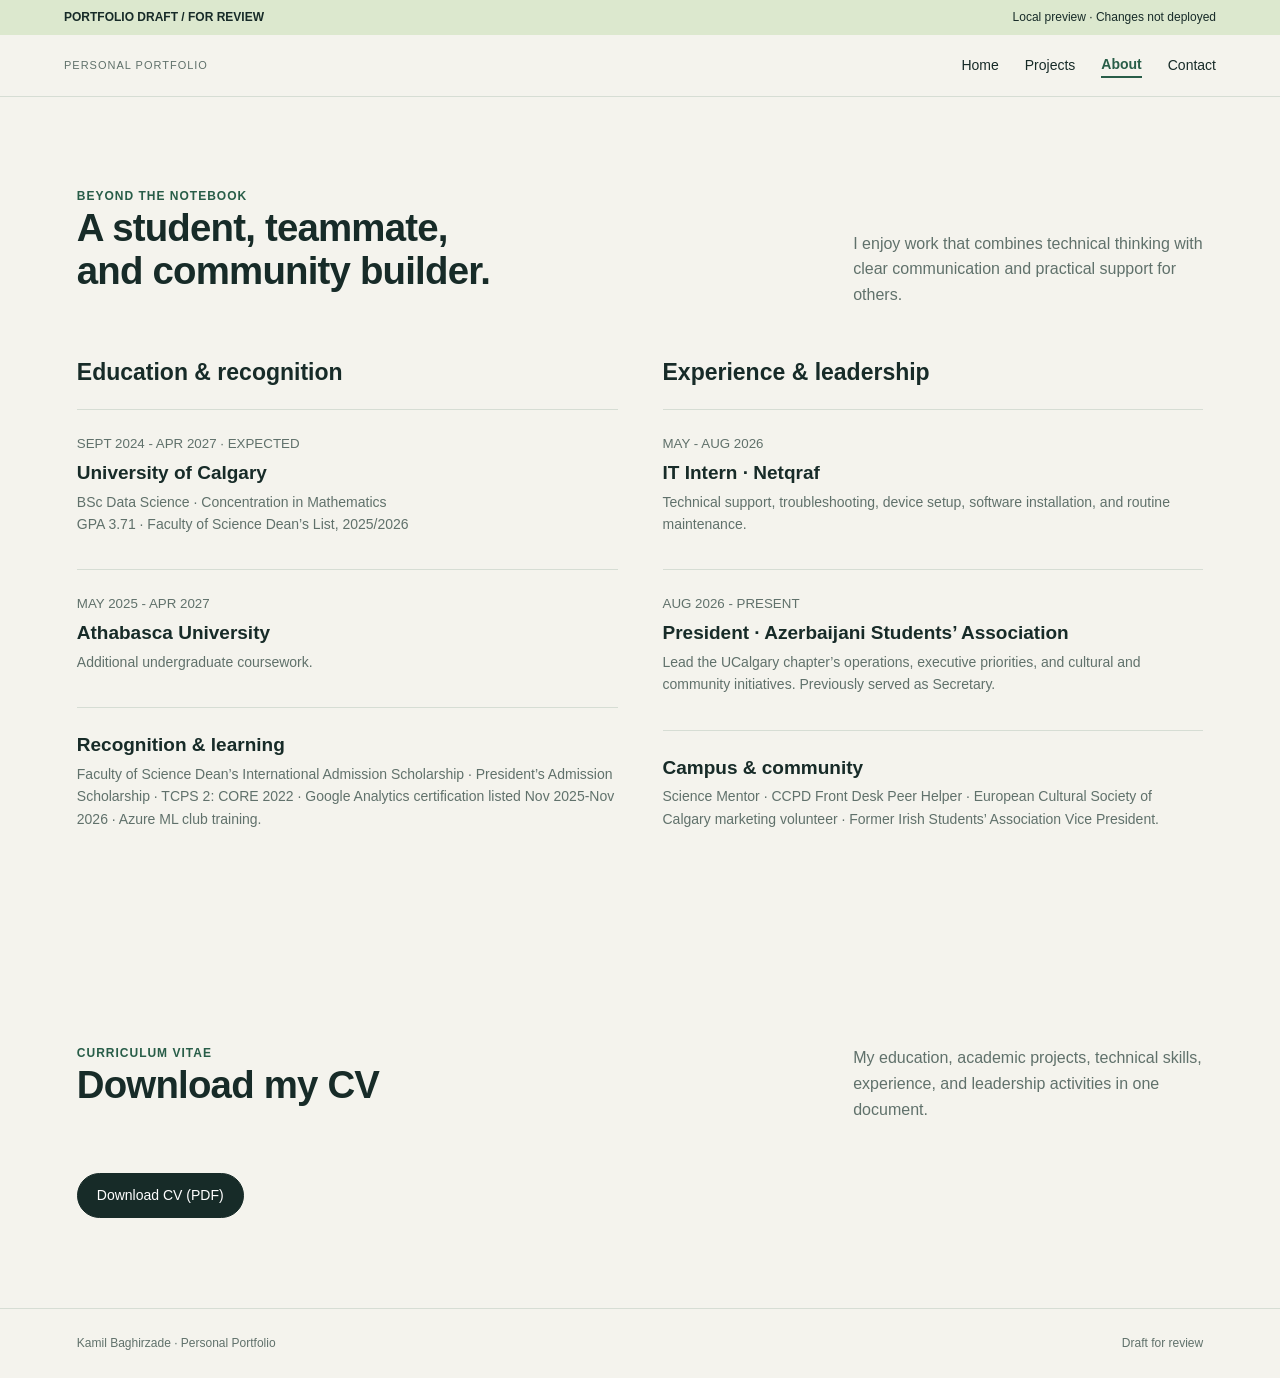
==== about.html @ b05f6c88 "Add files via upload" ====
<!doctype html><html lang="en"><head><meta charset="utf-8"><meta name="viewport" content="width=device-width,initial-scale=1"><title>About - Portfolio Draft</title><style>
:root{--bg:#f4f3ed;--ink:#172b28;--muted:#60716b;--line:#d6ddd4;--green:#cae6aa;--accent:#285d48}*{box-sizing:border-box}html{scroll-behavior:smooth}body{margin:0;background:var(--bg);color:var(--ink);font:16px/1.6 Arial,sans-serif}a{color:inherit}button{font:inherit;cursor:pointer}nav{position:sticky;top:0;background:#f4f3edf5;z-index:10;border-bottom:1px solid var(--line);padding:18px 5%;display:flex;align-items:center;gap:26px}nav a{text-decoration:none;font-size:14px}nav .brand{font-weight:800;font-size:20px;margin-right:auto}.dot{color:var(--accent)}.button{border:1px solid var(--ink);border-radius:30px;background:transparent;color:var(--ink);padding:10px 19px;text-decoration:none;display:inline-block;font-size:14px}.button.dark{background:var(--ink);color:white}main{max-width:1400px;margin:auto}section{padding:90px 6%;scroll-margin-top:70px}.eyebrow{text-transform:uppercase;letter-spacing:2px;font-size:12px;font-weight:bold;color:var(--accent)}h1,h2,h3,p{margin-top:0}h1{font-size:clamp(48px,6.8vw,94px);line-height:1.04;letter-spacing:-5px;font-weight:500;margin:25px 0}h2{font-size:clamp(36px,4vw,56px);font-weight:500;letter-spacing:-2px;line-height:1.12}h3{font-size:25px;line-height:1.2}.lead{font-size:19px;color:var(--muted);max-width:560px}.hero{display:grid;grid-template-columns:1.25fr 1fr;align-items:center;gap:6%;padding-top:65px}.pill{display:inline-block;padding:5px 12px;border:1px solid var(--line);border-radius:20px;font-size:12px;margin:0 6px 7px 0}.hero-art{border-radius:180px 180px 8px 8px;background:var(--ink);min-height:470px;position:relative;overflow:hidden;color:#d4ecc1;display:flex;align-items:center;justify-content:center}.hero-art svg{width:100%;height:400px}.art-label{position:absolute;bottom:22px;left:25px;font:12px monospace;letter-spacing:1px}.strip{display:flex;gap:30px;border-top:1px solid var(--line);border-bottom:1px solid var(--line);padding:20px 6%;color:var(--muted);justify-content:space-between;font-size:13px}.heading{display:flex;justify-content:space-between;gap:40px;align-items:end;margin-bottom:35px}.heading p{max-width:350px;color:var(--muted)}.project{border-top:1px solid var(--line);display:grid;grid-template-columns:0.8fr 1.2fr;gap:7%;padding:45px 0}.number{font:13px monospace;color:var(--muted);margin-bottom:18px}.project p{color:var(--muted)}.project details{border-top:1px solid var(--line);padding:13px 0}summary{cursor:pointer;font-weight:bold;font-size:14px}.project details p{font-size:14px;margin:12px 0 0}.visual{background:#e4e9df;padding:35px;border-radius:6px;min-height:310px}.chart-head{display:flex;justify-content:space-between;font-size:12px;margin-bottom:30px}.bars{height:175px;display:flex;gap:12px;align-items:end;border-bottom:1px solid #9dab9a}.bar{flex:1;background:#849f75;position:relative;min-width:20px}.bar:last-child{background:var(--accent)}.bar span{position:absolute;bottom:-29px;left:0;right:0;text-align:center;font-size:11px}.caption{font-size:11px;color:var(--muted);margin-top:40px}.pipeline{display:grid;gap:12px}.node{border:1px solid #adbcaa;background:#f4f3ed;padding:12px 17px;display:flex;justify-content:space-between;font-size:14px}.node span{font:12px monospace;color:var(--muted)}.skills{background:var(--ink);color:var(--bg);border-radius:8px;margin:0 6%;padding:60px 5%}.skills .eyebrow{color:var(--green)}.skill-grid{display:grid;grid-template-columns:repeat(3,1fr);gap:35px}.skill-grid p{color:#aebfb5;font-size:15px}.skill-grid h3{font-size:20px}.about{display:grid;grid-template-columns:1fr 1fr;gap:10%}.about p{color:var(--muted)}footer{border-top:1px solid var(--line);padding:25px 6%;display:flex;justify-content:space-between;font-size:12px;color:var(--muted)}.notes{background:#e7ebdf;padding:18px;font-size:13px;border-radius:4px;margin-top:20px}.mode-panel{display:none;position:fixed;bottom:18px;left:50%;transform:translateX(-50%);background:var(--ink);color:white;padding:12px 20px;border-radius:40px;z-index:30;gap:18px;align-items:center;box-shadow:0 6px 30px #0003}.mode-panel button{color:white;background:none;border:0;padding:4px 10px}body.presenting .mode-panel{display:flex}.mode-panel span{white-space:nowrap;font-size:13px}.progress{position:fixed;top:0;left:0;height:3px;background:var(--accent);z-index:40}.rehearsal{font-size:12px;color:var(--muted);margin-top:15px}@media(max-width:750px){nav{gap:12px}nav .navlink{display:none}.hero,.project,.about{grid-template-columns:1fr}.hero-art{min-height:320px;margin-top:25px}h1{letter-spacing:-3px}.hero-art svg{height:300px}section{padding:55px 6%}.heading{display:block}.strip{flex-wrap:wrap;gap:12px}.skill-grid{grid-template-columns:1fr;gap:15px}.visual{margin-top:15px}.mode-panel{gap:3px;padding:10px}.mode-panel span{font-size:11px}footer{gap:20px}.skills{padding:40px 7%}}@media print{nav,.mode-panel,.button,.rehearsal{display:none}section{padding:25px}.hero-art{min-height:250px}details p{display:block}section,.project{break-inside:avoid}}
 .draft-banner{background:#dce8ce;padding:8px 5%;font-size:12px;display:flex;justify-content:space-between}.project figure{margin:0}.evidence{width:100%;border:1px solid var(--line);border-radius:6px;background:white}.role{border-left:3px solid var(--accent);padding-left:16px;margin:20px 0}.resume-grid{display:grid;grid-template-columns:1fr 1fr;gap:45px}.entry{border-top:1px solid var(--line);padding:20px 0}.entry small{color:var(--muted)}.entry h3{font-size:19px;margin:6px 0}.entry p{color:var(--muted);font-size:14px}.metric{font-size:60px;line-height:1.1;letter-spacing:-3px}.proposal{background:#e9dfce}.review{background:#fff9e9;border:1px solid #dbcda5;padding:16px;font-size:13px;border-radius:5px} .review summary{font-size:13px}.hero .lead{max-width:610px}.project .visual{align-self:start}.small{font-size:13px;color:var(--muted)}.filters{display:flex;gap:8px;flex-wrap:wrap;margin:25px 0}.filters button[aria-pressed=true]{background:var(--ink);color:white}article[hidden]{display:none}@media(max-width:750px){.resume-grid{grid-template-columns:1fr}.draft-banner{gap:15px}}nav{justify-content:flex-end}nav a[aria-current=page]{color:var(--accent);font-weight:700;border-bottom:2px solid var(--accent)}nav .navlink{display:inline-block}.page-label{margin-right:auto;font-size:11px;letter-spacing:1px;color:var(--muted)}@media(max-width:550px){nav{gap:16px;padding:16px 5%;flex-wrap:wrap}nav a{font-size:13px}.page-label{display:none}}body{font-family:Arial,Helvetica,sans-serif}h1{font-size:clamp(38px,4.3vw,60px);line-height:1.15;letter-spacing:-1.5px;font-weight:600}h1 em{font-style:normal}h2{font-size:clamp(30px,3vw,42px);letter-spacing:-.8px;font-weight:600}h3{font-size:23px;letter-spacing:0}.eyebrow{letter-spacing:1px}.hero{gap:7%;padding-top:65px;padding-bottom:65px}.profile-panel{background:#e5ebe0;border:1px solid #ced8c9;border-radius:12px;padding:36px;align-self:center}.profile-panel .profile-title{font-size:28px;line-height:1.25;margin:10px 0}.profile-row{padding:16px 0;border-top:1px solid #c5d1bf}.profile-row small{display:block;font-size:11px;letter-spacing:1px;text-transform:uppercase;color:#60716b}.profile-row strong{font-size:16px;font-weight:500}.profile-panel .pill{background:#f4f3ed}.contact-details{margin-top:28px}.contact-details a{overflow-wrap:anywhere}@media(max-width:750px){.profile-panel{margin-top:10px;padding:26px}.hero{padding-top:40px}}</style></head><body><div class="draft-banner"><strong>PORTFOLIO DRAFT / FOR REVIEW</strong><span>Local preview · Changes not deployed</span></div><nav aria-label="Main navigation"><span class="page-label">PERSONAL PORTFOLIO</span><a class="navlink" href="index.html">Home</a><a class="navlink" href="projects.html">Projects</a><a class="navlink" href="about.html" aria-current="page">About</a><a class="navlink" href="contact.html">Contact</a></nav><main><section id="about" data-step><div class="heading"><div><div class="eyebrow">Beyond the notebook</div><h2>A student, teammate,<br>and community builder.</h2></div><p>I enjoy work that combines technical thinking with clear communication and practical support for others.</p></div><div class="resume-grid"><div><h3>Education & recognition</h3><div class="entry"><small>SEPT 2024 - APR 2027 · EXPECTED</small><h3>University of Calgary</h3><p>BSc Data Science · Concentration in Mathematics<br>GPA 3.71 · Faculty of Science Dean’s List, 2025/2026</p></div><div class="entry"><small>MAY 2025 - APR 2027</small><h3>Athabasca University</h3><p>Additional undergraduate coursework.</p></div><div class="entry"><h3>Recognition & learning</h3><p>Faculty of Science Dean’s International Admission Scholarship · President’s Admission Scholarship · TCPS 2: CORE 2022 · Google Analytics certification listed Nov 2025-Nov 2026 · Azure ML club training.</p></div></div><div><h3>Experience & leadership</h3><div class="entry"><small>MAY - AUG 2026</small><h3>IT Intern · Netqraf</h3><p>Technical support, troubleshooting, device setup, software installation, and routine maintenance.</p></div><div class="entry"><small>AUG 2026 - PRESENT</small><h3>President · Azerbaijani Students’ Association</h3><p>Lead the UCalgary chapter’s operations, executive priorities, and cultural and community initiatives. Previously served as Secretary.</p></div><div class="entry"><h3>Campus & community</h3><p>Science Mentor · CCPD Front Desk Peer Helper · European Cultural Society of Calgary marketing volunteer · Former Irish Students’ Association Vice President.</p></div></div></div></section><section id="cv"><div class="heading"><div><div class="eyebrow">Curriculum vitae</div><h2>Download my CV</h2></div><p>My education, academic projects, technical skills, experience, and leadership activities in one document.</p></div><a class="button dark" href="Kamil_Baghirzade_CV.pdf" download="Kamil_Baghirzade_CV.pdf">Download CV (PDF)</a></section></main><footer><span>Kamil Baghirzade · Personal Portfolio</span><span>Draft for review</span></footer><script>document.querySelectorAll('[data-filter]').forEach(b=>b.onclick=()=>{document.querySelectorAll('[data-filter]').forEach(x=>x.setAttribute('aria-pressed',String(x===b)));document.querySelectorAll('[data-category]').forEach(a=>a.hidden=b.dataset.filter!=='all'&&a.dataset.category!==b.dataset.filter)});</script></body></html>
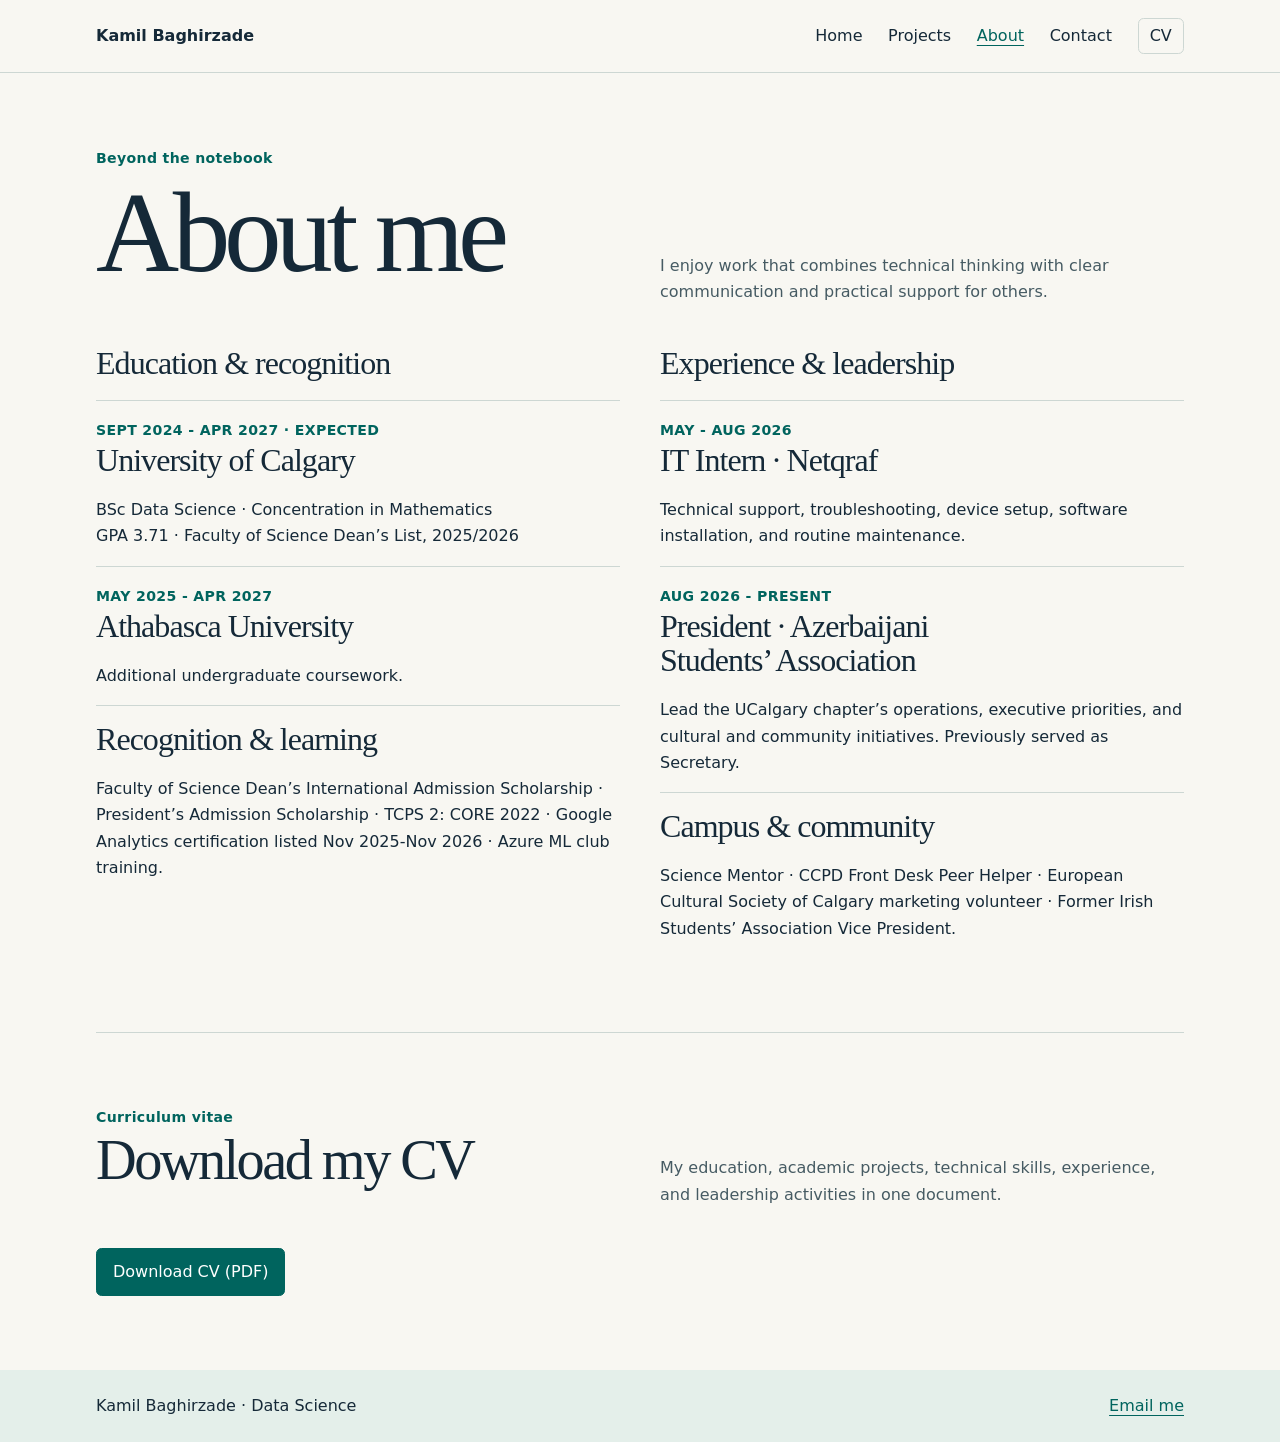
==== commit ecc14b96: "Add files via upload" ====
--- a/about.html
+++ b/about.html
@@ -1,3 +1,17 @@
-<!doctype html><html lang="en"><head><meta charset="utf-8"><meta name="viewport" content="width=device-width,initial-scale=1"><title>About - Portfolio Draft</title><style>
-:root{--bg:#f4f3ed;--ink:#172b28;--muted:#60716b;--line:#d6ddd4;--green:#cae6aa;--accent:#285d48}*{box-sizing:border-box}html{scroll-behavior:smooth}body{margin:0;background:var(--bg);color:var(--ink);font:16px/1.6 Arial,sans-serif}a{color:inherit}button{font:inherit;cursor:pointer}nav{position:sticky;top:0;background:#f4f3edf5;z-index:10;border-bottom:1px solid var(--line);padding:18px 5%;display:flex;align-items:center;gap:26px}nav a{text-decoration:none;font-size:14px}nav .brand{font-weight:800;font-size:20px;margin-right:auto}.dot{color:var(--accent)}.button{border:1px solid var(--ink);border-radius:30px;background:transparent;color:var(--ink);padding:10px 19px;text-decoration:none;display:inline-block;font-size:14px}.button.dark{background:var(--ink);color:white}main{max-width:1400px;margin:auto}section{padding:90px 6%;scroll-margin-top:70px}.eyebrow{text-transform:uppercase;letter-spacing:2px;font-size:12px;font-weight:bold;color:var(--accent)}h1,h2,h3,p{margin-top:0}h1{font-size:clamp(48px,6.8vw,94px);line-height:1.04;letter-spacing:-5px;font-weight:500;margin:25px 0}h2{font-size:clamp(36px,4vw,56px);font-weight:500;letter-spacing:-2px;line-height:1.12}h3{font-size:25px;line-height:1.2}.lead{font-size:19px;color:var(--muted);max-width:560px}.hero{display:grid;grid-template-columns:1.25fr 1fr;align-items:center;gap:6%;padding-top:65px}.pill{display:inline-block;padding:5px 12px;border:1px solid var(--line);border-radius:20px;font-size:12px;margin:0 6px 7px 0}.hero-art{border-radius:180px 180px 8px 8px;background:var(--ink);min-height:470px;position:relative;overflow:hidden;color:#d4ecc1;display:flex;align-items:center;justify-content:center}.hero-art svg{width:100%;height:400px}.art-label{position:absolute;bottom:22px;left:25px;font:12px monospace;letter-spacing:1px}.strip{display:flex;gap:30px;border-top:1px solid var(--line);border-bottom:1px solid var(--line);padding:20px 6%;color:var(--muted);justify-content:space-between;font-size:13px}.heading{display:flex;justify-content:space-between;gap:40px;align-items:end;margin-bottom:35px}.heading p{max-width:350px;color:var(--muted)}.project{border-top:1px solid var(--line);display:grid;grid-template-columns:0.8fr 1.2fr;gap:7%;padding:45px 0}.number{font:13px monospace;color:var(--muted);margin-bottom:18px}.project p{color:var(--muted)}.project details{border-top:1px solid var(--line);padding:13px 0}summary{cursor:pointer;font-weight:bold;font-size:14px}.project details p{font-size:14px;margin:12px 0 0}.visual{background:#e4e9df;padding:35px;border-radius:6px;min-height:310px}.chart-head{display:flex;justify-content:space-between;font-size:12px;margin-bottom:30px}.bars{height:175px;display:flex;gap:12px;align-items:end;border-bottom:1px solid #9dab9a}.bar{flex:1;background:#849f75;position:relative;min-width:20px}.bar:last-child{background:var(--accent)}.bar span{position:absolute;bottom:-29px;left:0;right:0;text-align:center;font-size:11px}.caption{font-size:11px;color:var(--muted);margin-top:40px}.pipeline{display:grid;gap:12px}.node{border:1px solid #adbcaa;background:#f4f3ed;padding:12px 17px;display:flex;justify-content:space-between;font-size:14px}.node span{font:12px monospace;color:var(--muted)}.skills{background:var(--ink);color:var(--bg);border-radius:8px;margin:0 6%;padding:60px 5%}.skills .eyebrow{color:var(--green)}.skill-grid{display:grid;grid-template-columns:repeat(3,1fr);gap:35px}.skill-grid p{color:#aebfb5;font-size:15px}.skill-grid h3{font-size:20px}.about{display:grid;grid-template-columns:1fr 1fr;gap:10%}.about p{color:var(--muted)}footer{border-top:1px solid var(--line);padding:25px 6%;display:flex;justify-content:space-between;font-size:12px;color:var(--muted)}.notes{background:#e7ebdf;padding:18px;font-size:13px;border-radius:4px;margin-top:20px}.mode-panel{display:none;position:fixed;bottom:18px;left:50%;transform:translateX(-50%);background:var(--ink);color:white;padding:12px 20px;border-radius:40px;z-index:30;gap:18px;align-items:center;box-shadow:0 6px 30px #0003}.mode-panel button{color:white;background:none;border:0;padding:4px 10px}body.presenting .mode-panel{display:flex}.mode-panel span{white-space:nowrap;font-size:13px}.progress{position:fixed;top:0;left:0;height:3px;background:var(--accent);z-index:40}.rehearsal{font-size:12px;color:var(--muted);margin-top:15px}@media(max-width:750px){nav{gap:12px}nav .navlink{display:none}.hero,.project,.about{grid-template-columns:1fr}.hero-art{min-height:320px;margin-top:25px}h1{letter-spacing:-3px}.hero-art svg{height:300px}section{padding:55px 6%}.heading{display:block}.strip{flex-wrap:wrap;gap:12px}.skill-grid{grid-template-columns:1fr;gap:15px}.visual{margin-top:15px}.mode-panel{gap:3px;padding:10px}.mode-panel span{font-size:11px}footer{gap:20px}.skills{padding:40px 7%}}@media print{nav,.mode-panel,.button,.rehearsal{display:none}section{padding:25px}.hero-art{min-height:250px}details p{display:block}section,.project{break-inside:avoid}}
- .draft-banner{background:#dce8ce;padding:8px 5%;font-size:12px;display:flex;justify-content:space-between}.project figure{margin:0}.evidence{width:100%;border:1px solid var(--line);border-radius:6px;background:white}.role{border-left:3px solid var(--accent);padding-left:16px;margin:20px 0}.resume-grid{display:grid;grid-template-columns:1fr 1fr;gap:45px}.entry{border-top:1px solid var(--line);padding:20px 0}.entry small{color:var(--muted)}.entry h3{font-size:19px;margin:6px 0}.entry p{color:var(--muted);font-size:14px}.metric{font-size:60px;line-height:1.1;letter-spacing:-3px}.proposal{background:#e9dfce}.review{background:#fff9e9;border:1px solid #dbcda5;padding:16px;font-size:13px;border-radius:5px} .review summary{font-size:13px}.hero .lead{max-width:610px}.project .visual{align-self:start}.small{font-size:13px;color:var(--muted)}.filters{display:flex;gap:8px;flex-wrap:wrap;margin:25px 0}.filters button[aria-pressed=true]{background:var(--ink);color:white}article[hidden]{display:none}@media(max-width:750px){.resume-grid{grid-template-columns:1fr}.draft-banner{gap:15px}}nav{justify-content:flex-end}nav a[aria-current=page]{color:var(--accent);font-weight:700;border-bottom:2px solid var(--accent)}nav .navlink{display:inline-block}.page-label{margin-right:auto;font-size:11px;letter-spacing:1px;color:var(--muted)}@media(max-width:550px){nav{gap:16px;padding:16px 5%;flex-wrap:wrap}nav a{font-size:13px}.page-label{display:none}}body{font-family:Arial,Helvetica,sans-serif}h1{font-size:clamp(38px,4.3vw,60px);line-height:1.15;letter-spacing:-1.5px;font-weight:600}h1 em{font-style:normal}h2{font-size:clamp(30px,3vw,42px);letter-spacing:-.8px;font-weight:600}h3{font-size:23px;letter-spacing:0}.eyebrow{letter-spacing:1px}.hero{gap:7%;padding-top:65px;padding-bottom:65px}.profile-panel{background:#e5ebe0;border:1px solid #ced8c9;border-radius:12px;padding:36px;align-self:center}.profile-panel .profile-title{font-size:28px;line-height:1.25;margin:10px 0}.profile-row{padding:16px 0;border-top:1px solid #c5d1bf}.profile-row small{display:block;font-size:11px;letter-spacing:1px;text-transform:uppercase;color:#60716b}.profile-row strong{font-size:16px;font-weight:500}.profile-panel .pill{background:#f4f3ed}.contact-details{margin-top:28px}.contact-details a{overflow-wrap:anywhere}@media(max-width:750px){.profile-panel{margin-top:10px;padding:26px}.hero{padding-top:40px}}</style></head><body><div class="draft-banner"><strong>PORTFOLIO DRAFT / FOR REVIEW</strong><span>Local preview · Changes not deployed</span></div><nav aria-label="Main navigation"><span class="page-label">PERSONAL PORTFOLIO</span><a class="navlink" href="index.html">Home</a><a class="navlink" href="projects.html">Projects</a><a class="navlink" href="about.html" aria-current="page">About</a><a class="navlink" href="contact.html">Contact</a></nav><main><section id="about" data-step><div class="heading"><div><div class="eyebrow">Beyond the notebook</div><h2>A student, teammate,<br>and community builder.</h2></div><p>I enjoy work that combines technical thinking with clear communication and practical support for others.</p></div><div class="resume-grid"><div><h3>Education & recognition</h3><div class="entry"><small>SEPT 2024 - APR 2027 · EXPECTED</small><h3>University of Calgary</h3><p>BSc Data Science · Concentration in Mathematics<br>GPA 3.71 · Faculty of Science Dean’s List, 2025/2026</p></div><div class="entry"><small>MAY 2025 - APR 2027</small><h3>Athabasca University</h3><p>Additional undergraduate coursework.</p></div><div class="entry"><h3>Recognition & learning</h3><p>Faculty of Science Dean’s International Admission Scholarship · President’s Admission Scholarship · TCPS 2: CORE 2022 · Google Analytics certification listed Nov 2025-Nov 2026 · Azure ML club training.</p></div></div><div><h3>Experience & leadership</h3><div class="entry"><small>MAY - AUG 2026</small><h3>IT Intern · Netqraf</h3><p>Technical support, troubleshooting, device setup, software installation, and routine maintenance.</p></div><div class="entry"><small>AUG 2026 - PRESENT</small><h3>President · Azerbaijani Students’ Association</h3><p>Lead the UCalgary chapter’s operations, executive priorities, and cultural and community initiatives. Previously served as Secretary.</p></div><div class="entry"><h3>Campus & community</h3><p>Science Mentor · CCPD Front Desk Peer Helper · European Cultural Society of Calgary marketing volunteer · Former Irish Students’ Association Vice President.</p></div></div></div></section><section id="cv"><div class="heading"><div><div class="eyebrow">Curriculum vitae</div><h2>Download my CV</h2></div><p>My education, academic projects, technical skills, experience, and leadership activities in one document.</p></div><a class="button dark" href="Kamil_Baghirzade_CV.pdf" download="Kamil_Baghirzade_CV.pdf">Download CV (PDF)</a></section></main><footer><span>Kamil Baghirzade · Personal Portfolio</span><span>Draft for review</span></footer><script>document.querySelectorAll('[data-filter]').forEach(b=>b.onclick=()=>{document.querySelectorAll('[data-filter]').forEach(x=>x.setAttribute('aria-pressed',String(x===b)));document.querySelectorAll('[data-category]').forEach(a=>a.hidden=b.dataset.filter!=='all'&&a.dataset.category!==b.dataset.filter)});</script></body></html>+<!doctype html>
+<html lang="en">
+<head>
+<meta charset="utf-8">
+<meta name="viewport" content="width=device-width, initial-scale=1">
+<meta name="description" content="Data science projects, experience, and community work by Kamil Baghirzade.">
+<title>About | Kamil Baghirzade</title>
+<link rel="stylesheet" href="portfolio.css">
+
+</head>
+<body>
+<a class="skip-link" href="#main">Skip to content</a>
+<header><div class="bar"><a class="wordmark" href="index.html">Kamil Baghirzade</a><nav aria-label="Main navigation"><a href="index.html">Home</a><a href="projects.html">Projects</a><a href="about.html" aria-current="page">About</a><a href="contact.html">Contact</a><a class="nav-cv" href="Kamil_Baghirzade_CV.pdf" download>CV</a></nav></div></header>
+<main id="main"><section id="about" data-step><div class="heading"><div><div class="eyebrow">Beyond the notebook</div><h1>About me</h1></div><p>I enjoy work that combines technical thinking with clear communication and practical support for others.</p></div><div class="resume-grid"><div><h3>Education & recognition</h3><div class="entry"><small>SEPT 2024 - APR 2027 · EXPECTED</small><h3>University of Calgary</h3><p>BSc Data Science · Concentration in Mathematics<br>GPA 3.71 · Faculty of Science Dean’s List, 2025/2026</p></div><div class="entry"><small>MAY 2025 - APR 2027</small><h3>Athabasca University</h3><p>Additional undergraduate coursework.</p></div><div class="entry"><h3>Recognition & learning</h3><p>Faculty of Science Dean’s International Admission Scholarship · President’s Admission Scholarship · TCPS 2: CORE 2022 · Google Analytics certification listed Nov 2025-Nov 2026 · Azure ML club training.</p></div></div><div><h3 id="experience">Experience & leadership</h3><div class="entry"><small>MAY - AUG 2026</small><h3>IT Intern · Netqraf</h3><p>Technical support, troubleshooting, device setup, software installation, and routine maintenance.</p></div><div class="entry"><small>AUG 2026 - PRESENT</small><h3>President · Azerbaijani Students’ Association</h3><p>Lead the UCalgary chapter’s operations, executive priorities, and cultural and community initiatives. Previously served as Secretary.</p></div><div class="entry"><h3>Campus & community</h3><p>Science Mentor · CCPD Front Desk Peer Helper · European Cultural Society of Calgary marketing volunteer · Former Irish Students’ Association Vice President.</p></div></div></div></section><section id="cv"><div class="heading"><div><div class="eyebrow">Curriculum vitae</div><h2>Download my CV</h2></div><p>My education, academic projects, technical skills, experience, and leadership activities in one document.</p></div><a class="button dark" href="Kamil_Baghirzade_CV.pdf" download="Kamil_Baghirzade_CV.pdf">Download CV (PDF)</a></section></main>
+<footer><div class="bar"><span>Kamil Baghirzade · Data Science</span><a href="mailto:kamil.bagirzade@ucalgary.ca">Email me</a></div></footer>
+</body>
+</html>
--- a/portfolio.css
+++ b/portfolio.css
@@ -0,0 +1,93 @@
+:root {
+  color-scheme: light;
+  --paper: #f8f7f2;
+  --white: #fffefb;
+  --ink: #152938;
+  --muted: #465b63;
+  --teal: #00645e;
+  --line: #cdd7d3;
+  --mint: #e4efea;
+  font-family: system-ui, sans-serif;
+}
+* { box-sizing: border-box; }
+html { scroll-padding-top: 7rem; }
+body { margin: 0; background: var(--paper); color: var(--ink); line-height: 1.65; }
+a { color: var(--teal); text-underline-offset: .22em; }
+a:hover { text-decoration-thickness: .14em; }
+:focus-visible { outline: 3px solid #a95218; outline-offset: 4px; }
+.skip-link { position: fixed; z-index: 5; top: -5rem; left: 1rem; background: white; padding: .7rem; }
+.skip-link:focus { top: 1rem; }
+header { position: sticky; top: 0; z-index: 2; border-bottom: 1px solid var(--line); background: var(--paper); }
+.bar, main { max-width: 76rem; margin-inline: auto; padding-inline: clamp(1.1rem, 5vw, 4.5rem); }
+.bar { min-height: 4.5rem; display: flex; align-items: center; justify-content: space-between; gap: .6rem 1.5rem; flex-wrap: wrap; }
+nav { display: flex; flex-wrap: wrap; align-items: center; gap: .4rem clamp(.8rem, 2vw, 1.7rem); }
+nav a, .wordmark { color: var(--ink); text-decoration: none; }
+nav a:hover, nav a[aria-current] { text-decoration: underline; color: var(--teal); }
+.wordmark { font-weight: 750; }
+.nav-cv { border: 1px solid var(--line); border-radius: .35rem; padding: .25rem .7rem; }
+section { padding-block: clamp(2rem, 6vw, 4.6rem); border-bottom: 1px solid var(--line); }
+section:last-child { border-bottom: 0; }
+h1, h2, h3 { font-family: Georgia, serif; font-weight: 500; line-height: 1.08; margin: 0 0 .6em; text-wrap: balance; }
+h1 { font-size: clamp(3rem, 9vw, 7.25rem); letter-spacing: -.055em; margin-bottom: .24em; }
+h2 { font-size: clamp(2rem, 4.4vw, 3.65rem); letter-spacing: -.045em; }
+h3 { font-size: clamp(1.45rem, 2.5vw, 2.15rem); letter-spacing: -.03em; }
+p { margin: 0 0 1em; }
+.eyebrow, small { color: var(--teal); font-size: .88rem; font-weight: 650; letter-spacing: .025em; }
+.lead { max-width: 35rem; font-size: clamp(1.05rem, 2vw, 1.3rem); color: var(--muted); }
+.hero { display: grid; grid-template-columns: 2fr 1fr; gap: 2rem; align-items: end; }
+.profile-panel { border-left: 3px solid var(--teal); padding: 1.5rem; background: var(--mint); }
+.profile-panel h2 { font-size: 1.8rem; }
+dl { margin: 0; }
+dt { font-size: .9rem; color: var(--teal); font-weight: 650; }
+dd { margin: 0 0 .8rem; }
+dd:last-child { margin-bottom: 0; }
+.actions, .filters { display: flex; gap: .65rem; flex-wrap: wrap; }
+.button { display: inline-block; border: 1px solid var(--teal); border-radius: .35rem; padding: .62rem 1rem; background: transparent; color: var(--teal); font: inherit; text-decoration: none; cursor: pointer; }
+.button:hover { background: var(--mint); }
+.button.dark, .button[aria-pressed="true"] { background: var(--teal); color: white; }
+.button.dark:hover, .button[aria-pressed="true"]:hover { background: #004c47; }
+.section-heading { display: flex; justify-content: space-between; align-items: baseline; gap: .5rem 1.5rem; flex-wrap: wrap; margin-bottom: 1.35rem; }
+.section-heading h2 { margin: 0; }
+.featured { display: grid; grid-template-columns: 1.45fr 1fr; gap: 1rem; }
+.feature { background: var(--white); border: 1px solid var(--line); border-radius: .65rem; overflow: hidden; }
+.feature:first-child { grid-row: span 2; }
+.feature-image { display: block; padding: 1rem; background: white; border-bottom: 1px solid var(--line); }
+.feature-image img { width: 100%; max-height: 19rem; object-fit: contain; }
+.feature-copy { padding: clamp(1.15rem, 3vw, 1.8rem); }
+.feature-copy p:last-child { margin-bottom: 0; }
+.feature h3 a { color: inherit; }
+.traffic { background: var(--mint); }
+.years { font: 500 clamp(2.25rem, 5vw, 4rem)/1 Georgia, serif; color: var(--teal); margin: .35em 0; }
+.timeline, .resume-grid, .skill-grid, .heading, .about { display: grid; grid-template-columns: repeat(2, minmax(0, 1fr)); gap: 1.5rem 2.5rem; }
+.skill-grid { grid-template-columns: repeat(3, minmax(0, 1fr)); }
+.timeline > div, .entry { border-top: 1px solid var(--line); padding-top: 1rem; margin-bottom: 1rem; }
+.heading { align-items: end; margin-bottom: 1.5rem; }
+.heading p { color: var(--muted); }
+.project { display: grid; grid-template-columns: 1.1fr 1fr; gap: 1.5rem 2rem; border: 1px solid var(--line); border-radius: .65rem; padding: clamp(1rem, 4vw, 2.25rem); margin-top: 1.25rem; background: var(--white); }
+[hidden] { display: none !important; }
+.pill { display: inline-block; margin: 0 .3rem .4rem 0; padding: .12rem .55rem; border-radius: .35rem; background: var(--mint); color: var(--teal); font-size: .88rem; }
+.role { border-left: 3px solid var(--teal); padding-left: .85rem; margin-block: 1rem; }
+details { border-top: 1px solid var(--line); padding-block: .65rem; }
+details p { margin: .45rem 0 0; }
+summary { cursor: pointer; font-weight: 650; }
+figure { margin: 0; min-width: 0; }
+img { display: block; max-width: 100%; height: auto; }
+.evidence { width: 100%; border: 1px solid var(--line); border-radius: .4rem; }
+.small { font-size: .88rem; color: var(--muted); margin-top: .55rem; }
+.contact-details { margin-top: 2rem; overflow-wrap: anywhere; }
+footer { background: var(--mint); color: var(--ink); }
+@media (max-width: 720px) {
+  .hero, .featured, .timeline, .resume-grid, .skill-grid, .heading, .about, .project { grid-template-columns: 1fr; }
+  .feature:first-child { grid-row: auto; }
+  header .bar { padding-block: .65rem; }
+}
+@media print {
+  header, footer, .skip-link, .filters, .button { display: none; }
+  body { background: white; color: black; }
+  section { padding-block: 1rem; }
+}
+.visual { background: var(--mint); border-radius: .5rem; padding: 1.2rem; }
+.chart-head { display: flex; flex-wrap: wrap; align-items: baseline; justify-content: space-between; gap: .5rem; }
+.pipeline { display: grid; gap: .6rem; margin-block: 1rem; }
+.node { background: var(--white); padding: .65rem .8rem; border-left: 2px solid var(--teal); }
+.caption { color: var(--muted); font-size: .9rem; }
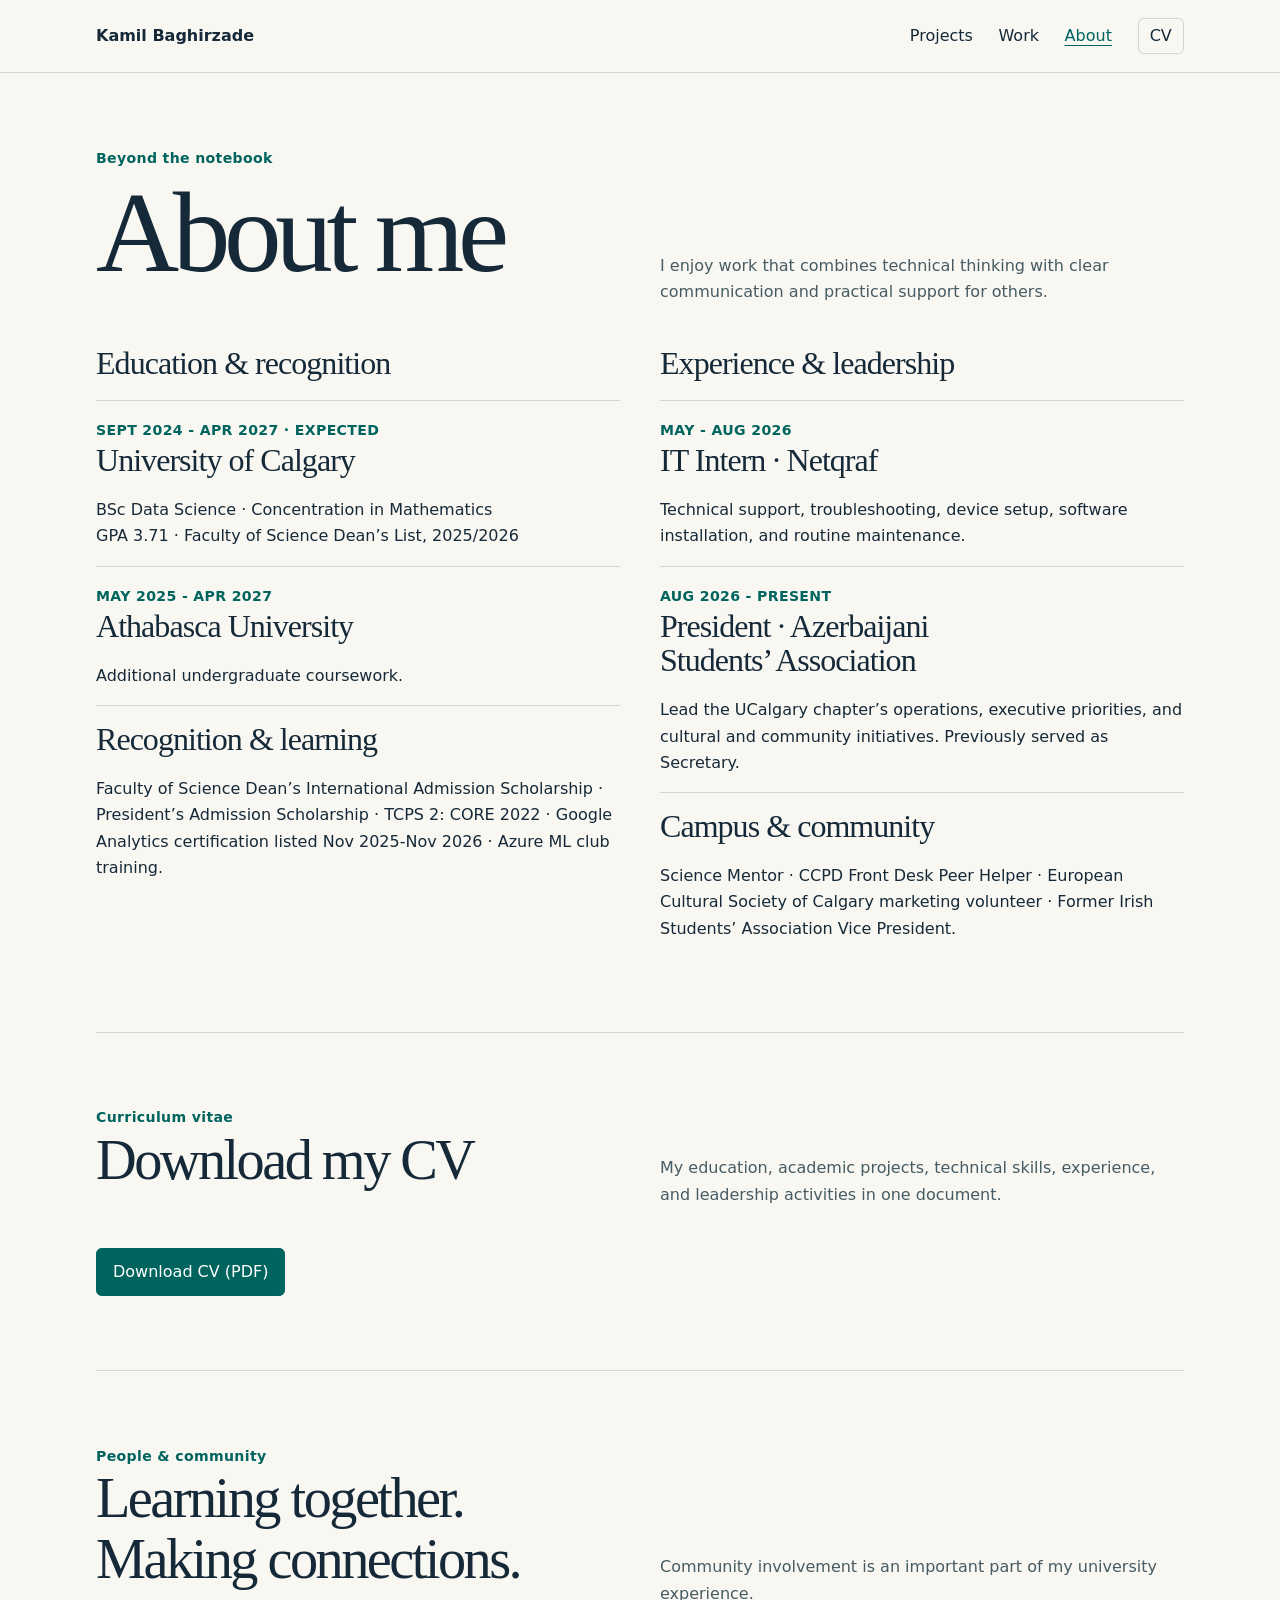
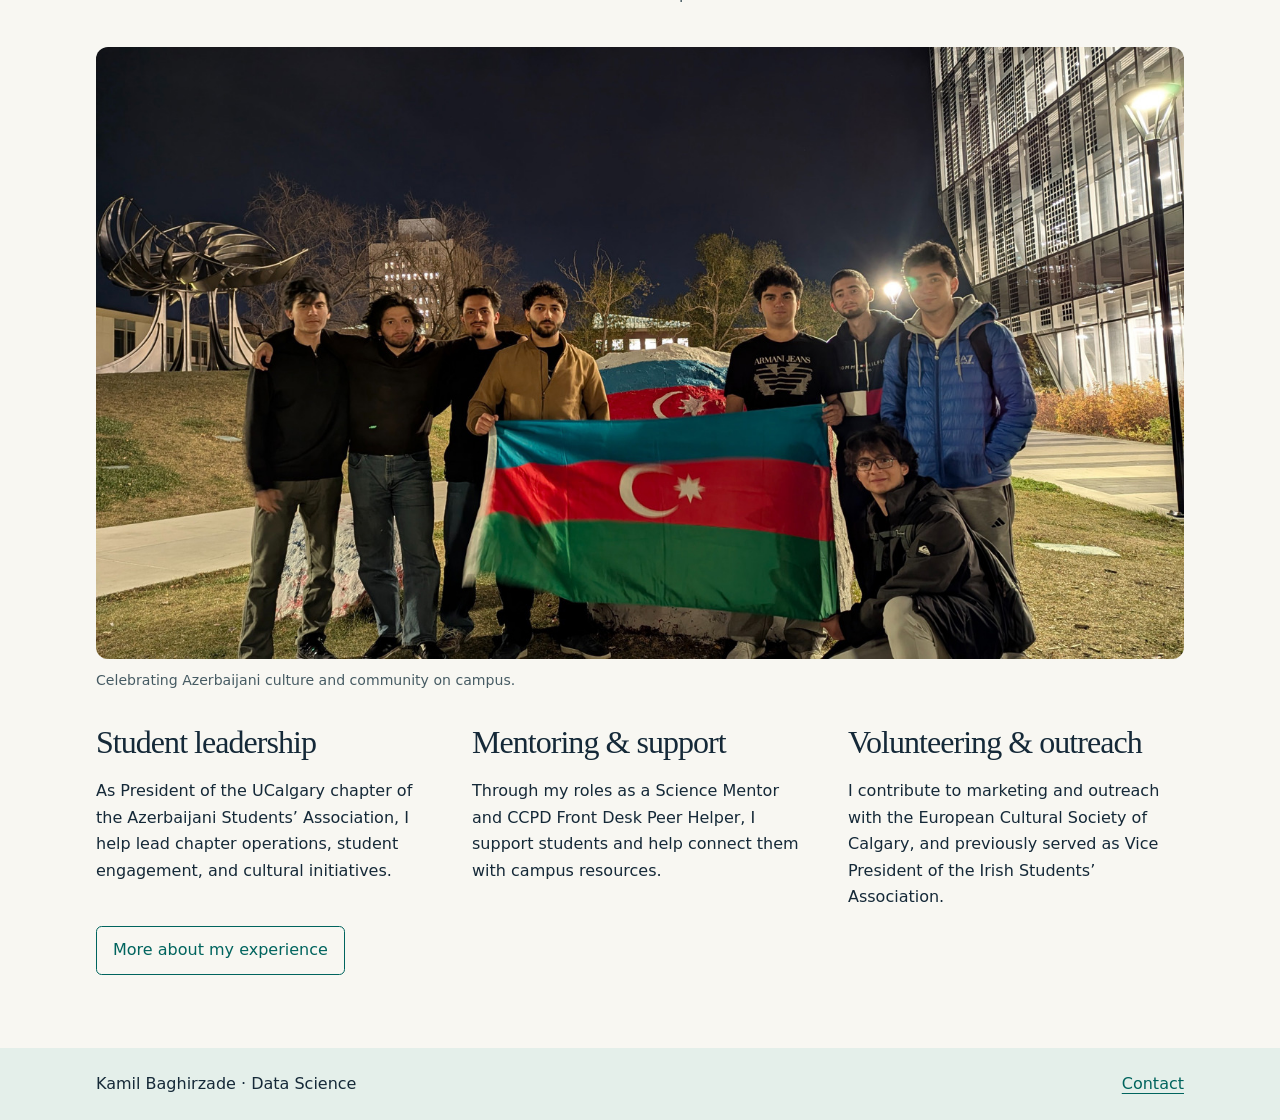
==== commit f4b81cd1: "Add files via upload" ====
--- a/about.html
+++ b/about.html
@@ -7,11 +7,12 @@
 <title>About | Kamil Baghirzade</title>
 <link rel="stylesheet" href="portfolio.css">
 
+<script src="pointer.js" defer></script>
 </head>
 <body>
 <a class="skip-link" href="#main">Skip to content</a>
-<header><div class="bar"><a class="wordmark" href="index.html">Kamil Baghirzade</a><nav aria-label="Main navigation"><a href="index.html">Home</a><a href="projects.html">Projects</a><a href="about.html" aria-current="page">About</a><a href="contact.html">Contact</a><a class="nav-cv" href="Kamil_Baghirzade_CV.pdf" download>CV</a></nav></div></header>
-<main id="main"><section id="about" data-step><div class="heading"><div><div class="eyebrow">Beyond the notebook</div><h1>About me</h1></div><p>I enjoy work that combines technical thinking with clear communication and practical support for others.</p></div><div class="resume-grid"><div><h3>Education & recognition</h3><div class="entry"><small>SEPT 2024 - APR 2027 · EXPECTED</small><h3>University of Calgary</h3><p>BSc Data Science · Concentration in Mathematics<br>GPA 3.71 · Faculty of Science Dean’s List, 2025/2026</p></div><div class="entry"><small>MAY 2025 - APR 2027</small><h3>Athabasca University</h3><p>Additional undergraduate coursework.</p></div><div class="entry"><h3>Recognition & learning</h3><p>Faculty of Science Dean’s International Admission Scholarship · President’s Admission Scholarship · TCPS 2: CORE 2022 · Google Analytics certification listed Nov 2025-Nov 2026 · Azure ML club training.</p></div></div><div><h3 id="experience">Experience & leadership</h3><div class="entry"><small>MAY - AUG 2026</small><h3>IT Intern · Netqraf</h3><p>Technical support, troubleshooting, device setup, software installation, and routine maintenance.</p></div><div class="entry"><small>AUG 2026 - PRESENT</small><h3>President · Azerbaijani Students’ Association</h3><p>Lead the UCalgary chapter’s operations, executive priorities, and cultural and community initiatives. Previously served as Secretary.</p></div><div class="entry"><h3>Campus & community</h3><p>Science Mentor · CCPD Front Desk Peer Helper · European Cultural Society of Calgary marketing volunteer · Former Irish Students’ Association Vice President.</p></div></div></div></section><section id="cv"><div class="heading"><div><div class="eyebrow">Curriculum vitae</div><h2>Download my CV</h2></div><p>My education, academic projects, technical skills, experience, and leadership activities in one document.</p></div><a class="button dark" href="Kamil_Baghirzade_CV.pdf" download="Kamil_Baghirzade_CV.pdf">Download CV (PDF)</a></section></main>
-<footer><div class="bar"><span>Kamil Baghirzade · Data Science</span><a href="mailto:kamil.bagirzade@ucalgary.ca">Email me</a></div></footer>
+<header><div class="bar"><a class="wordmark" href="index.html">Kamil Baghirzade</a><nav aria-label="Main navigation"><a href="projects.html">Projects</a><a href="work.html">Work</a><a href="about.html" aria-current=page>About</a><a class="nav-cv" href="Kamil_Baghirzade_CV.pdf" download>CV</a></nav></div></header>
+<main id="main"><section id="about" data-step><div class="heading"><div><div class="eyebrow">Beyond the notebook</div><h1>About me</h1></div><p>I enjoy work that combines technical thinking with clear communication and practical support for others.</p></div><div class="resume-grid"><div><h3>Education & recognition</h3><div class="entry"><small>SEPT 2024 - APR 2027 · EXPECTED</small><h3>University of Calgary</h3><p>BSc Data Science · Concentration in Mathematics<br>GPA 3.71 · Faculty of Science Dean’s List, 2025/2026</p></div><div class="entry"><small>MAY 2025 - APR 2027</small><h3>Athabasca University</h3><p>Additional undergraduate coursework.</p></div><div class="entry"><h3>Recognition & learning</h3><p>Faculty of Science Dean’s International Admission Scholarship · President’s Admission Scholarship · TCPS 2: CORE 2022 · Google Analytics certification listed Nov 2025-Nov 2026 · Azure ML club training.</p></div></div><div><h3 id="experience">Experience & leadership</h3><div class="entry"><small>MAY - AUG 2026</small><h3>IT Intern · Netqraf</h3><p>Technical support, troubleshooting, device setup, software installation, and routine maintenance.</p></div><div class="entry"><small>AUG 2026 - PRESENT</small><h3>President · Azerbaijani Students’ Association</h3><p>Lead the UCalgary chapter’s operations, executive priorities, and cultural and community initiatives. Previously served as Secretary.</p></div><div class="entry"><h3>Campus & community</h3><p>Science Mentor · CCPD Front Desk Peer Helper · European Cultural Society of Calgary marketing volunteer · Former Irish Students’ Association Vice President.</p></div></div></div></section><section id="cv"><div class="heading"><div><div class="eyebrow">Curriculum vitae</div><h2>Download my CV</h2></div><p>My education, academic projects, technical skills, experience, and leadership activities in one document.</p></div><a class="button dark" href="Kamil_Baghirzade_CV.pdf" download="Kamil_Baghirzade_CV.pdf">Download CV (PDF)</a></section><section id="community"><div class="heading"><div><div class="eyebrow">People & community</div><h2>Learning together.<br>Making connections.</h2></div><p>Community involvement is an important part of my university experience.</p></div><figure style="margin:0"><img src="community.png" alt="A group holding an Azerbaijani flag outdoors on campus" style="width:100%;height:auto;border-radius:12px;display:block"><figcaption class="small" style="margin-top:10px">Celebrating Azerbaijani culture and community on campus.</figcaption></figure><div class="skill-grid" style="margin-top:32px"><div><h3>Student leadership</h3><p>As President of the UCalgary chapter of the Azerbaijani Students’ Association, I help lead chapter operations, student engagement, and cultural initiatives.</p></div><div><h3>Mentoring & support</h3><p>Through my roles as a Science Mentor and CCPD Front Desk Peer Helper, I support students and help connect them with campus resources.</p></div><div><h3>Volunteering & outreach</h3><p>I contribute to marketing and outreach with the European Cultural Society of Calgary, and previously served as Vice President of the Irish Students’ Association.</p></div></div><a href="about.html" class="button">More about my experience</a></section></main>
+<footer><div class="bar"><span>Kamil Baghirzade · Data Science</span><a href="contact.html">Contact</a></div></footer>
 </body>
 </html>
--- a/portfolio.css
+++ b/portfolio.css
@@ -91,3 +91,19 @@
 .pipeline { display: grid; gap: .6rem; margin-block: 1rem; }
 .node { background: var(--white); padding: .65rem .8rem; border-left: 2px solid var(--teal); }
 .caption { color: var(--muted); font-size: .9rem; }
+
+.case-intro .eyebrow { margin-top: 1.5rem; }
+.case-intro h1 { font-size: clamp(2.6rem, 6vw, 5.25rem); }
+.case-body { padding-top: 1.5rem; }
+.case-note { margin-top: 1.5rem; padding: 1.3rem; border-left: 3px solid var(--teal); background-color: var(--mint); }
+.case-note h2, .case-body .project h2 { font-size: 1.8rem; }
+.case-note p { margin-bottom: 0; }
+.showcase { align-items: start; }
+.showcase h2 { font-size: clamp(1.65rem, 3vw, 2.6rem); }
+@media (hover: hover) and (pointer: fine) and (prefers-reduced-motion: no-preference) {
+  :is(.hero, .feature, .showcase, .case-intro):hover {
+    background-image: radial-gradient(22rem circle at var(--pointer-x, -1000px) var(--pointer-y, -1000px), #108b821c, transparent 75%);
+  }
+}
+
+.resources li { margin-block: .4rem; }
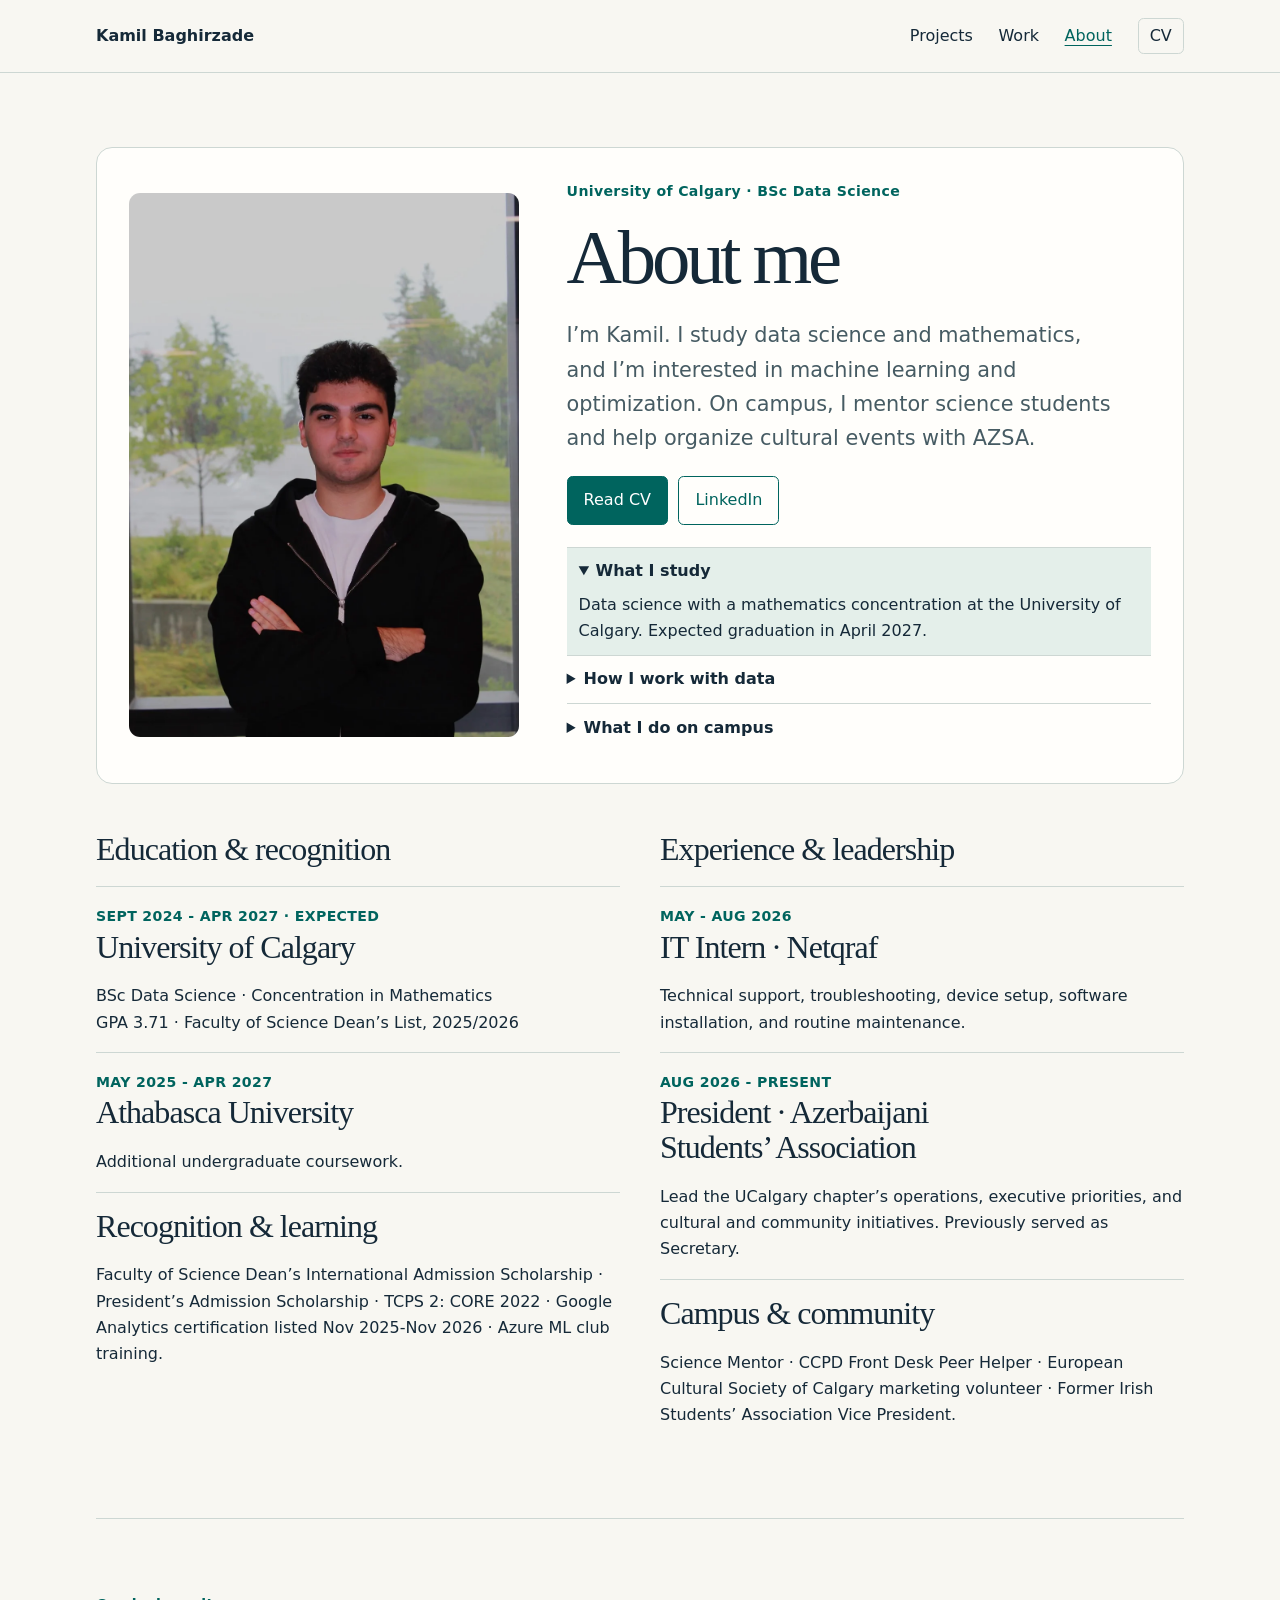
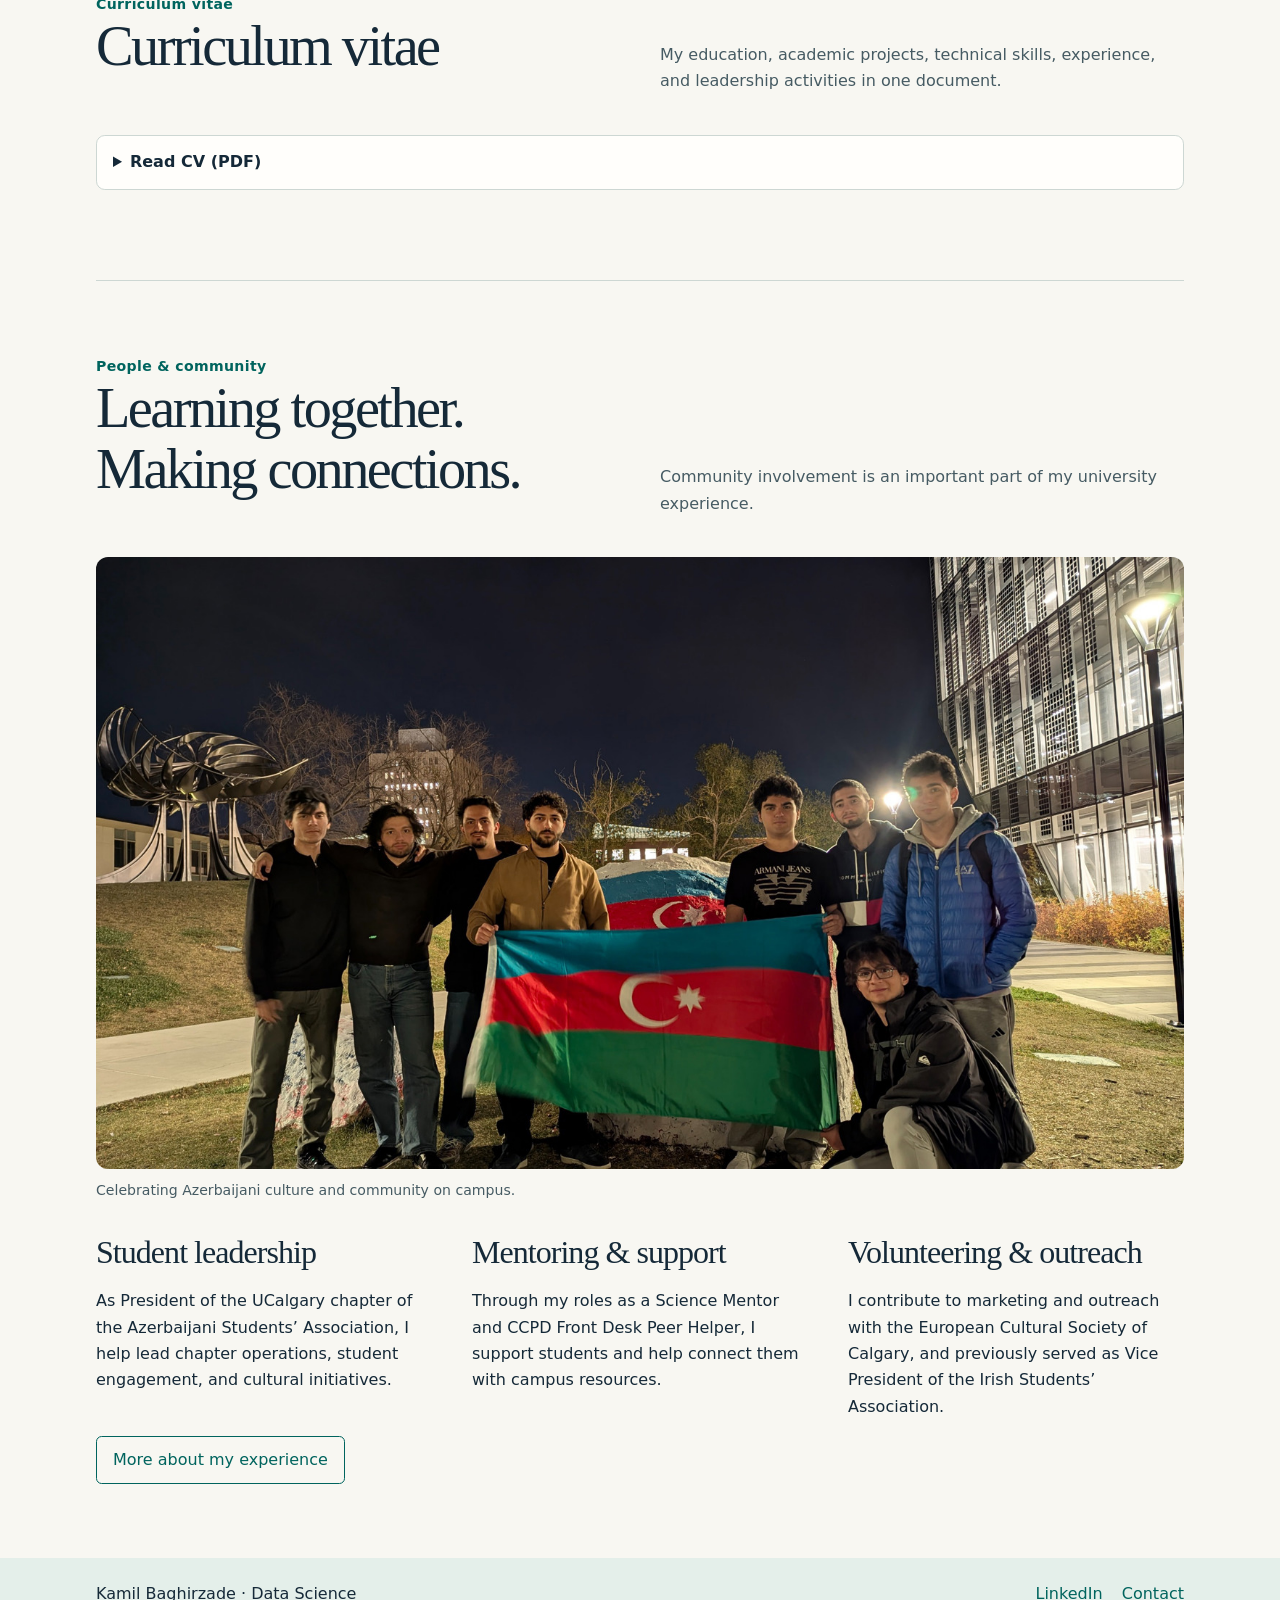
==== commit 2e90e5e7: "Add files via upload" ====
--- a/about.html
+++ b/about.html
@@ -11,8 +11,30 @@
 </head>
 <body>
 <a class="skip-link" href="#main">Skip to content</a>
-<header><div class="bar"><a class="wordmark" href="index.html">Kamil Baghirzade</a><nav aria-label="Main navigation"><a href="projects.html">Projects</a><a href="work.html">Work</a><a href="about.html" aria-current=page>About</a><a class="nav-cv" href="Kamil_Baghirzade_CV.pdf" download>CV</a></nav></div></header>
-<main id="main"><section id="about" data-step><div class="heading"><div><div class="eyebrow">Beyond the notebook</div><h1>About me</h1></div><p>I enjoy work that combines technical thinking with clear communication and practical support for others.</p></div><div class="resume-grid"><div><h3>Education & recognition</h3><div class="entry"><small>SEPT 2024 - APR 2027 · EXPECTED</small><h3>University of Calgary</h3><p>BSc Data Science · Concentration in Mathematics<br>GPA 3.71 · Faculty of Science Dean’s List, 2025/2026</p></div><div class="entry"><small>MAY 2025 - APR 2027</small><h3>Athabasca University</h3><p>Additional undergraduate coursework.</p></div><div class="entry"><h3>Recognition & learning</h3><p>Faculty of Science Dean’s International Admission Scholarship · President’s Admission Scholarship · TCPS 2: CORE 2022 · Google Analytics certification listed Nov 2025-Nov 2026 · Azure ML club training.</p></div></div><div><h3 id="experience">Experience & leadership</h3><div class="entry"><small>MAY - AUG 2026</small><h3>IT Intern · Netqraf</h3><p>Technical support, troubleshooting, device setup, software installation, and routine maintenance.</p></div><div class="entry"><small>AUG 2026 - PRESENT</small><h3>President · Azerbaijani Students’ Association</h3><p>Lead the UCalgary chapter’s operations, executive priorities, and cultural and community initiatives. Previously served as Secretary.</p></div><div class="entry"><h3>Campus & community</h3><p>Science Mentor · CCPD Front Desk Peer Helper · European Cultural Society of Calgary marketing volunteer · Former Irish Students’ Association Vice President.</p></div></div></div></section><section id="cv"><div class="heading"><div><div class="eyebrow">Curriculum vitae</div><h2>Download my CV</h2></div><p>My education, academic projects, technical skills, experience, and leadership activities in one document.</p></div><a class="button dark" href="Kamil_Baghirzade_CV.pdf" download="Kamil_Baghirzade_CV.pdf">Download CV (PDF)</a></section><section id="community"><div class="heading"><div><div class="eyebrow">People & community</div><h2>Learning together.<br>Making connections.</h2></div><p>Community involvement is an important part of my university experience.</p></div><figure style="margin:0"><img src="community.png" alt="A group holding an Azerbaijani flag outdoors on campus" style="width:100%;height:auto;border-radius:12px;display:block"><figcaption class="small" style="margin-top:10px">Celebrating Azerbaijani culture and community on campus.</figcaption></figure><div class="skill-grid" style="margin-top:32px"><div><h3>Student leadership</h3><p>As President of the UCalgary chapter of the Azerbaijani Students’ Association, I help lead chapter operations, student engagement, and cultural initiatives.</p></div><div><h3>Mentoring & support</h3><p>Through my roles as a Science Mentor and CCPD Front Desk Peer Helper, I support students and help connect them with campus resources.</p></div><div><h3>Volunteering & outreach</h3><p>I contribute to marketing and outreach with the European Cultural Society of Calgary, and previously served as Vice President of the Irish Students’ Association.</p></div></div><a href="about.html" class="button">More about my experience</a></section></main>
-<footer><div class="bar"><span>Kamil Baghirzade · Data Science</span><a href="contact.html">Contact</a></div></footer>
+<header><div class="bar"><a class="wordmark" href="index.html">Kamil Baghirzade</a><nav aria-label="Main navigation"><a href="projects.html">Projects</a><a href="work.html">Work</a><a href="about.html" aria-current=page>About</a><a class="nav-cv" href="about.html#cv">CV</a></nav></div></header>
+<main id="main"><section id="about" data-step>
+<div class="about-dashboard">
+  <img class="about-portrait" src="kamil-portrait.webp" alt="Portrait of Kamil Baghirzade">
+  <div class="about-intro">
+    <p class="eyebrow">University of Calgary · BSc Data Science</p>
+    <h1>About me</h1>
+    <p class="lead">I’m Kamil. I study data science and mathematics, and I’m interested in machine learning and optimization. On campus, I mentor science students and help organize cultural events with AZSA.</p>
+    <div class="actions"><a class="button dark" href="#cv">Read CV</a><a class="button" href="https://www.linkedin.com/in/kamilbaghirzade/">LinkedIn</a></div>
+    <div class="about-topics">
+      <details open><summary>What I study</summary><p>Data science with a mathematics concentration at the University of Calgary. Expected graduation in April 2027.</p></details>
+      <details><summary>How I work with data</summary><p>I use Python for analysis, R for visualization, and SQL to query relational data. <a href="projects.html">Explore my projects</a></p></details>
+      <details><summary>What I do on campus</summary><p>I serve as AZSA president and support students as a Science Mentor and CCPD Peer Helper. <a href="work.html">See my experience</a></p></details>
+    </div>
+  </div>
+</div><div class="resume-grid"><div><h3>Education & recognition</h3><div class="entry"><small>SEPT 2024 - APR 2027 · EXPECTED</small><h3>University of Calgary</h3><p>BSc Data Science · Concentration in Mathematics<br>GPA 3.71 · Faculty of Science Dean’s List, 2025/2026</p></div><div class="entry"><small>MAY 2025 - APR 2027</small><h3>Athabasca University</h3><p>Additional undergraduate coursework.</p></div><div class="entry"><h3>Recognition & learning</h3><p>Faculty of Science Dean’s International Admission Scholarship · President’s Admission Scholarship · TCPS 2: CORE 2022 · Google Analytics certification listed Nov 2025-Nov 2026 · Azure ML club training.</p></div></div><div><h3 id="experience">Experience & leadership</h3><div class="entry"><small>MAY - AUG 2026</small><h3>IT Intern · Netqraf</h3><p>Technical support, troubleshooting, device setup, software installation, and routine maintenance.</p></div><div class="entry"><small>AUG 2026 - PRESENT</small><h3>President · Azerbaijani Students’ Association</h3><p>Lead the UCalgary chapter’s operations, executive priorities, and cultural and community initiatives. Previously served as Secretary.</p></div><div class="entry"><h3>Campus & community</h3><p>Science Mentor · CCPD Front Desk Peer Helper · European Cultural Society of Calgary marketing volunteer · Former Irish Students’ Association Vice President.</p></div></div></div></section><section id="cv"><div class="heading"><div><div class="eyebrow">Curriculum vitae</div><h2>Curriculum vitae</h2></div><p>My education, academic projects, technical skills, experience, and leadership activities in one document.</p></div><details class="pdf-reader">
+<summary>Read CV (PDF)</summary>
+<div class="pdf-content">
+<a href="Kamil_Baghirzade_CV.pdf" target="_blank" rel="noopener">Open CV in a new tab</a>
+<object data="Kamil_Baghirzade_CV.pdf#view=FitH" type="application/pdf" aria-label="CV" tabindex="0">
+<p>Your browser opens PDFs separately. Use the link above to read the full document.</p>
+</object>
+</div>
+</details></section><section id="community"><div class="heading"><div><div class="eyebrow">People & community</div><h2>Learning together.<br>Making connections.</h2></div><p>Community involvement is an important part of my university experience.</p></div><figure style="margin:0"><img src="community.png" alt="A group holding an Azerbaijani flag outdoors on campus" style="width:100%;height:auto;border-radius:12px;display:block"><figcaption class="small" style="margin-top:10px">Celebrating Azerbaijani culture and community on campus.</figcaption></figure><div class="skill-grid" style="margin-top:32px"><div><h3>Student leadership</h3><p>As President of the UCalgary chapter of the Azerbaijani Students’ Association, I help lead chapter operations, student engagement, and cultural initiatives.</p></div><div><h3>Mentoring & support</h3><p>Through my roles as a Science Mentor and CCPD Front Desk Peer Helper, I support students and help connect them with campus resources.</p></div><div><h3>Volunteering & outreach</h3><p>I contribute to marketing and outreach with the European Cultural Society of Calgary, and previously served as Vice President of the Irish Students’ Association.</p></div></div><a href="work.html" class="button">More about my experience</a></section></main>
+<footer><div class="bar"><span>Kamil Baghirzade · Data Science</span><div class="footer-links"><a href="https://www.linkedin.com/in/kamilbaghirzade/">LinkedIn</a><a href="contact.html">Contact</a></div></div></footer>
 </body>
 </html>
--- a/portfolio.css
+++ b/portfolio.css
@@ -107,3 +107,33 @@
 }
 
 .resources li { margin-block: .4rem; }
+
+.footer-links { display: flex; gap: 1.2rem; flex-wrap: wrap; }
+.hero { align-items: center; }
+.hero h1 { font-size: clamp(3rem, 7vw, 6.25rem); }
+.home-profile { position: relative; background: var(--mint); border-radius: 1rem; overflow: hidden; }
+.home-profile img { width: 100%; height: clamp(17rem, 35vw, 27rem); object-fit: cover; object-position: center 65%; }
+.home-profile div { padding: 1rem 1.2rem; }
+.home-profile p { margin-bottom: .3rem; }
+.home-profile a + a { margin-left: 1rem; }
+.about-dashboard { display: grid; grid-template-columns: minmax(0, 2fr) minmax(0, 3fr); align-items: center; gap: clamp(1rem, 4vw, 3rem); margin-bottom: 3rem; padding: clamp(1rem, 3vw, 2rem); border: 1px solid var(--line); border-radius: 1rem; background: var(--white); }
+.about-portrait { width: 100%; max-height: 34rem; object-fit: cover; object-position: center 64%; border-radius: .7rem; }
+.about-intro h1 { font-size: clamp(2.8rem, 6vw, 5rem); }
+.about-topics { margin-top: 1.4rem; }
+.about-topics details[open] { padding-inline: .75rem; background: var(--mint); }
+.ongoing-list { max-width: 52rem; }
+.pdf-reader { background: var(--white); border: 1px solid var(--line); border-radius: .55rem; padding: .85rem 1rem; margin-block: 1rem; }
+.pdf-reader[open] summary { margin-bottom: .75rem; }
+.pdf-content object { display: block; border: 1px solid var(--line); width: 100%; height: clamp(28rem, 75vh, 52rem); margin-top: .65rem; }
+.pointer-ring { display: none; }
+@media (hover: hover) and (pointer: fine) and (prefers-reduced-motion: no-preference) {
+  .pointer-ring.visible { display: grid; place-items: center; }
+  .pointer-ring { position: fixed; top: 0; left: 0; z-index: 20; width: 32px; height: 32px; pointer-events: none; }
+  .pointer-ring::before { content: ''; width: 100%; height: 100%; border: 1.5px solid #007d71; border-radius: 50%; transition: scale .18s ease, background-color .18s ease; }
+  .pointer-ring.active::before { scale: 1.45; background: #1ba08b28; }
+  .pointer-ring.pressed::before { scale: .7; }
+}
+@media (max-width: 720px) {
+  .about-dashboard { grid-template-columns: minmax(0, 1fr); }
+  .about-portrait { max-height: 23rem; }
+}
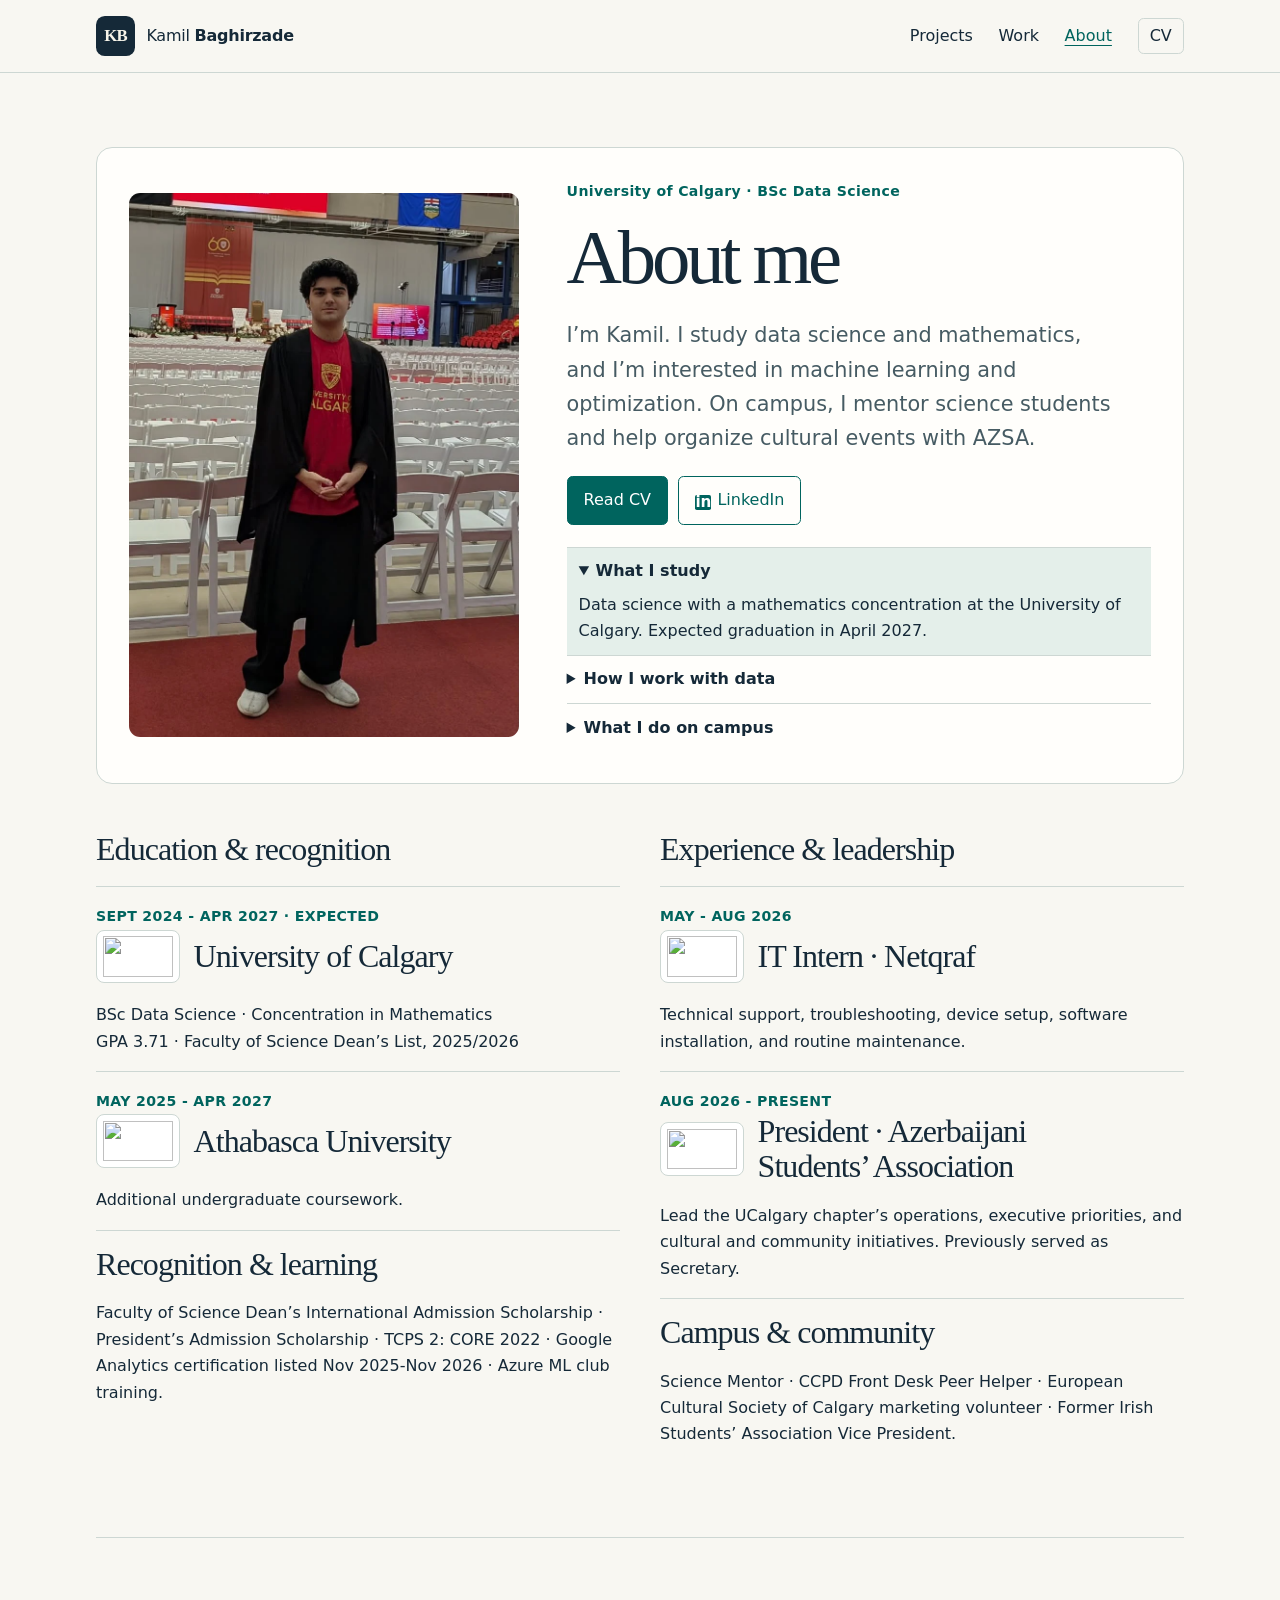
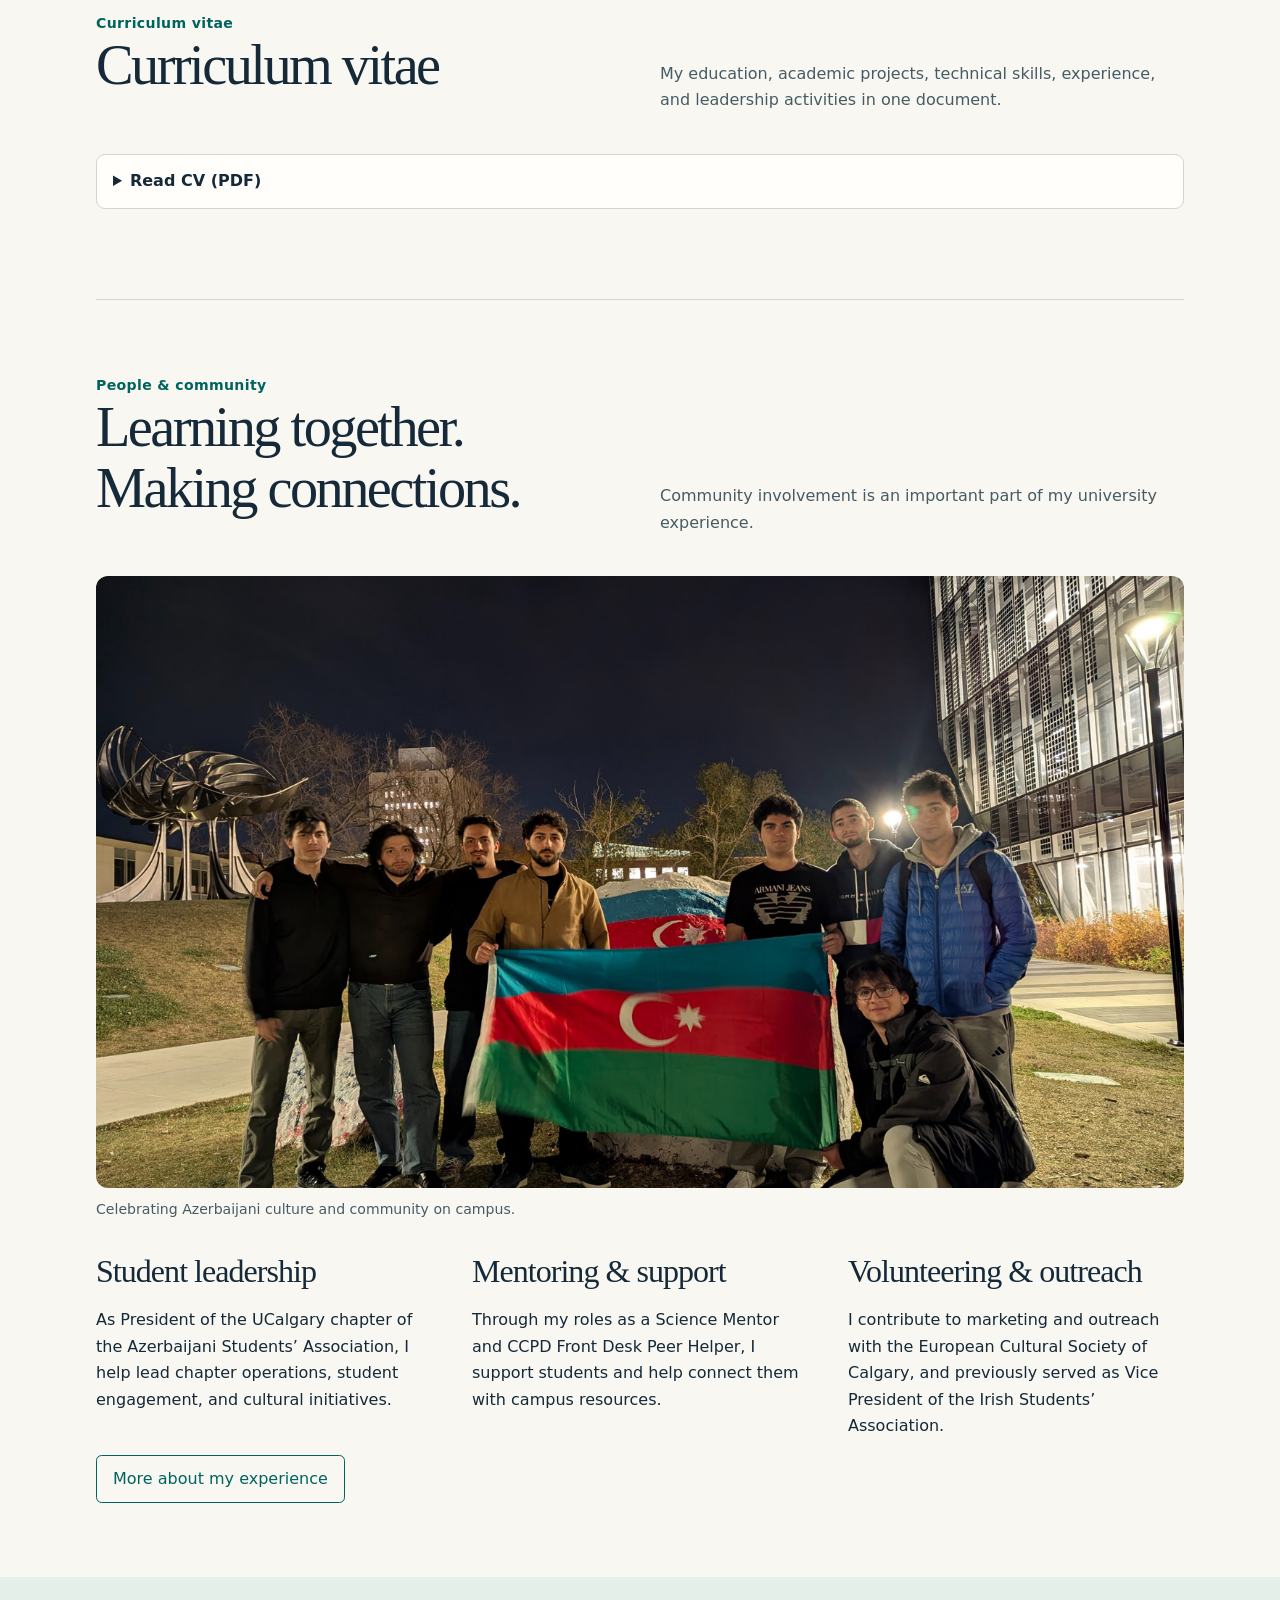
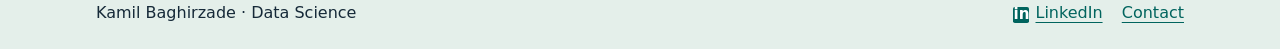
==== commit de790032: "Add files via upload" ====
--- a/about.html
+++ b/about.html
@@ -8,33 +8,39 @@
 <link rel="stylesheet" href="portfolio.css">
 
 <script src="pointer.js" defer></script>
+<script src="reader.js" defer></script>
 </head>
 <body>
 <a class="skip-link" href="#main">Skip to content</a>
-<header><div class="bar"><a class="wordmark" href="index.html">Kamil Baghirzade</a><nav aria-label="Main navigation"><a href="projects.html">Projects</a><a href="work.html">Work</a><a href="about.html" aria-current=page>About</a><a class="nav-cv" href="about.html#cv">CV</a></nav></div></header>
+<header><div class="bar"><a class="wordmark" href="index.html" aria-label="Kamil Baghirzade, home"><span class="monogram" aria-hidden="true">KB</span><span>Kamil <strong>Baghirzade</strong></span></a><nav aria-label="Main navigation"><a href="projects.html">Projects</a><a href="work.html">Work</a><a href="about.html" aria-current=page>About</a><a class="nav-cv" href="about.html#cv">CV</a></nav></div></header>
 <main id="main"><section id="about" data-step>
 <div class="about-dashboard">
-  <img class="about-portrait" src="kamil-portrait.webp" alt="Portrait of Kamil Baghirzade">
+  <img class="about-portrait campus-portrait" src="campus-portrait.webp" alt="Kamil Baghirzade at a University of Calgary campus event">
   <div class="about-intro">
     <p class="eyebrow">University of Calgary · BSc Data Science</p>
     <h1>About me</h1>
     <p class="lead">I’m Kamil. I study data science and mathematics, and I’m interested in machine learning and optimization. On campus, I mentor science students and help organize cultural events with AZSA.</p>
-    <div class="actions"><a class="button dark" href="#cv">Read CV</a><a class="button" href="https://www.linkedin.com/in/kamilbaghirzade/">LinkedIn</a></div>
+    <div class="actions"><a class="button dark" href="#cv">Read CV</a><a class="button" href="https://www.linkedin.com/in/kamilbaghirzade/"><span class="social-icon linkedin-icon" aria-hidden="true">in</span>LinkedIn</a></div>
     <div class="about-topics">
       <details open><summary>What I study</summary><p>Data science with a mathematics concentration at the University of Calgary. Expected graduation in April 2027.</p></details>
       <details><summary>How I work with data</summary><p>I use Python for analysis, R for visualization, and SQL to query relational data. <a href="projects.html">Explore my projects</a></p></details>
       <details><summary>What I do on campus</summary><p>I serve as AZSA president and support students as a Science Mentor and CCPD Peer Helper. <a href="work.html">See my experience</a></p></details>
     </div>
   </div>
-</div><div class="resume-grid"><div><h3>Education & recognition</h3><div class="entry"><small>SEPT 2024 - APR 2027 · EXPECTED</small><h3>University of Calgary</h3><p>BSc Data Science · Concentration in Mathematics<br>GPA 3.71 · Faculty of Science Dean’s List, 2025/2026</p></div><div class="entry"><small>MAY 2025 - APR 2027</small><h3>Athabasca University</h3><p>Additional undergraduate coursework.</p></div><div class="entry"><h3>Recognition & learning</h3><p>Faculty of Science Dean’s International Admission Scholarship · President’s Admission Scholarship · TCPS 2: CORE 2022 · Google Analytics certification listed Nov 2025-Nov 2026 · Azure ML club training.</p></div></div><div><h3 id="experience">Experience & leadership</h3><div class="entry"><small>MAY - AUG 2026</small><h3>IT Intern · Netqraf</h3><p>Technical support, troubleshooting, device setup, software installation, and routine maintenance.</p></div><div class="entry"><small>AUG 2026 - PRESENT</small><h3>President · Azerbaijani Students’ Association</h3><p>Lead the UCalgary chapter’s operations, executive priorities, and cultural and community initiatives. Previously served as Secretary.</p></div><div class="entry"><h3>Campus & community</h3><p>Science Mentor · CCPD Front Desk Peer Helper · European Cultural Society of Calgary marketing volunteer · Former Irish Students’ Association Vice President.</p></div></div></div></section><section id="cv"><div class="heading"><div><div class="eyebrow">Curriculum vitae</div><h2>Curriculum vitae</h2></div><p>My education, academic projects, technical skills, experience, and leadership activities in one document.</p></div><details class="pdf-reader">
+</div><div class="resume-grid"><div><h3>Education & recognition</h3><div class="entry"><small>SEPT 2024 - APR 2027 · EXPECTED</small><h3 class="brand-heading"><span class="brand-tile"><img src="brand/ucalgary.svg" alt=""></span><span>University of Calgary</span></h3><p>BSc Data Science · Concentration in Mathematics<br>GPA 3.71 · Faculty of Science Dean’s List, 2025/2026</p></div><div class="entry"><small>MAY 2025 - APR 2027</small><h3 class="brand-heading"><span class="brand-tile"><img src="brand/athabasca.svg" alt=""></span><span>Athabasca University</span></h3><p>Additional undergraduate coursework.</p></div><div class="entry"><h3>Recognition & learning</h3><p>Faculty of Science Dean’s International Admission Scholarship · President’s Admission Scholarship · TCPS 2: CORE 2022 · Google Analytics certification listed Nov 2025-Nov 2026 · Azure ML club training.</p></div></div><div><h3 id="experience">Experience & leadership</h3><div class="entry"><small>MAY - AUG 2026</small><h3 class="brand-heading"><span class="brand-tile"><img src="brand/netqraf.png" alt=""></span><span>IT Intern · Netqraf</span></h3><p>Technical support, troubleshooting, device setup, software installation, and routine maintenance.</p></div><div class="entry"><small>AUG 2026 - PRESENT</small><h3 class="brand-heading"><span class="brand-tile"><img src="brand/azsa.png" alt=""></span><span>President · Azerbaijani Students’ Association</span></h3><p>Lead the UCalgary chapter’s operations, executive priorities, and cultural and community initiatives. Previously served as Secretary.</p></div><div class="entry"><h3>Campus & community</h3><p>Science Mentor · CCPD Front Desk Peer Helper · European Cultural Society of Calgary marketing volunteer · Former Irish Students’ Association Vice President.</p></div></div></div></section><section id="cv"><div class="heading"><div><div class="eyebrow">Curriculum vitae</div><h2>Curriculum vitae</h2></div><p>My education, academic projects, technical skills, experience, and leadership activities in one document.</p></div><details class="pdf-reader">
 <summary>Read CV (PDF)</summary>
 <div class="pdf-content">
 <a href="Kamil_Baghirzade_CV.pdf" target="_blank" rel="noopener">Open CV in a new tab</a>
-<object data="Kamil_Baghirzade_CV.pdf#view=FitH" type="application/pdf" aria-label="CV" tabindex="0">
-<p>Your browser opens PDFs separately. Use the link above to read the full document.</p>
-</object>
+<div class="document-reader" data-pages="2" data-folder="reader/Kamil_Baghirzade_CV">
+<div class="reader-controls" hidden>
+<button type="button" data-step="-1">Previous</button><span class="page-status" aria-live="polite">Page 1 of 2</span><button type="button" data-step="1">Next</button>
+<label>Zoom <select><option value="100">100%</option><option value="150">150%</option><option value="200">200%</option></select></label>
+</div>
+<div class="reader-viewport" tabindex="0" aria-label="Document page"><img loading="lazy" src="reader/Kamil_Baghirzade_CV/1.webp" alt="Page 1 of 2"></div>
+<p class="reader-text"><a href="reader/Kamil_Baghirzade_CV/text.txt" target="_blank" rel="noopener">Read selectable text</a></p>
+</div>
 </div>
 </details></section><section id="community"><div class="heading"><div><div class="eyebrow">People & community</div><h2>Learning together.<br>Making connections.</h2></div><p>Community involvement is an important part of my university experience.</p></div><figure style="margin:0"><img src="community.png" alt="A group holding an Azerbaijani flag outdoors on campus" style="width:100%;height:auto;border-radius:12px;display:block"><figcaption class="small" style="margin-top:10px">Celebrating Azerbaijani culture and community on campus.</figcaption></figure><div class="skill-grid" style="margin-top:32px"><div><h3>Student leadership</h3><p>As President of the UCalgary chapter of the Azerbaijani Students’ Association, I help lead chapter operations, student engagement, and cultural initiatives.</p></div><div><h3>Mentoring & support</h3><p>Through my roles as a Science Mentor and CCPD Front Desk Peer Helper, I support students and help connect them with campus resources.</p></div><div><h3>Volunteering & outreach</h3><p>I contribute to marketing and outreach with the European Cultural Society of Calgary, and previously served as Vice President of the Irish Students’ Association.</p></div></div><a href="work.html" class="button">More about my experience</a></section></main>
-<footer><div class="bar"><span>Kamil Baghirzade · Data Science</span><div class="footer-links"><a href="https://www.linkedin.com/in/kamilbaghirzade/">LinkedIn</a><a href="contact.html">Contact</a></div></div></footer>
+<footer><div class="bar"><span>Kamil Baghirzade · Data Science</span><div class="footer-links"><a href="https://www.linkedin.com/in/kamilbaghirzade/"><span class="social-icon linkedin-icon" aria-hidden="true">in</span>LinkedIn</a><a href="contact.html">Contact</a></div></div></footer>
 </body>
 </html>
--- a/portfolio.css
+++ b/portfolio.css
@@ -137,3 +137,41 @@
   .about-dashboard { grid-template-columns: minmax(0, 1fr); }
   .about-portrait { max-height: 23rem; }
 }
+
+.wordmark { display: inline-flex; align-items: center; gap: .7rem; font-weight: 450; letter-spacing: -.015em; }
+.wordmark strong { font-weight: 750; }
+.monogram { display: grid; place-items: center; width: 2.45rem; height: 2.45rem; border-radius: .55rem; background: var(--ink); color: #f7f4e9; font: 600 1.05rem Georgia, serif; letter-spacing: -.04em; }
+.brand-heading { display: flex; align-items: center; gap: .85rem; }
+.brand-tile { display: grid; place-items: center; flex: 0 0 5.25rem; height: 3.35rem; padding: .35rem; background: white; border: 1px solid var(--line); border-radius: .5rem; }
+.brand-tile img { width: 100%; height: 100%; min-height: 0; object-fit: contain; }
+.campus-portrait { object-position: center 55%; }
+.social-icon { display: inline-block; position: relative; width: 1em; height: 1em; vertical-align: -.10em; margin-right: .45em; }
+.linkedin-icon { background: currentColor; border-radius: .12em; box-shadow: inset 0 0 0 1em var(--teal); color: white; text-align: center; font: 700 .95em/1.03 system-ui, sans-serif; }
+.instagram-icon { border: .10em solid currentColor; border-radius: .30em; }
+.instagram-icon::before { content: ''; position: absolute; inset: 23%; border: .09em solid currentColor; border-radius: 50%; }
+.instagram-icon::after { content: ''; position: absolute; top: 12%; right: 13%; width: .13em; height: .13em; border-radius: 50%; background: currentColor; }
+.featured { grid-template-columns: repeat(3, minmax(0, 1fr)); align-items: stretch; }
+.feature:first-child { grid-row: auto; }
+.feature { background-color: var(--white); }
+.feature h3 a { text-decoration: none; }
+.feature h3 a:hover, .feature h3 a:focus-visible { text-decoration: underline; }
+.project-art { display: grid; gap: .5rem; align-content: center; min-height: 10rem; padding: 1.2rem; color: #143d3b; background-color: #e4efea; background-image: linear-gradient(#1d615b14 1px, transparent 1px), linear-gradient(90deg, #1d615b14 1px, transparent 1px); background-size: 18px 18px; }
+.showcase .project-art { border-radius: .55rem; }
+.project-art span { width: fit-content; max-width: 100%; background: #fffefb; border: 1px solid #b9d0c9; padding: .35rem .65rem; border-radius: .35rem; font-size: .9rem; font-weight: 650; }
+.project-art span:nth-child(2) { margin-left: 12%; }
+.project-art span:nth-child(3) { margin-left: 24%; }
+.art-traffic { background-color: #dae7ea; }
+.art-rentsafe, .art-ethics { background-color: #eee9df; }
+.reader-controls { display: flex; align-items: center; flex-wrap: wrap; gap: .45rem .8rem; margin-block: .8rem; }
+.reader-controls button, .reader-controls select { border: 1px solid var(--line); color: var(--ink); background: var(--paper); font: inherit; border-radius: .35rem; padding: .35rem .65rem; }
+.reader-controls button:not(:disabled) { cursor: pointer; }
+.reader-controls button:disabled { opacity: .55; }
+.reader-viewport { max-height: 76vh; overflow: auto; background: var(--mint); border: 1px solid var(--line); border-radius: .35rem; }
+.reader-viewport img { width: 100%; height: auto; max-width: none; }
+.reader-text { margin-top: .8rem; }
+@media (max-width: 850px) {
+  .featured { grid-template-columns: repeat(2, minmax(0, 1fr)); }
+}
+@media (max-width: 570px) {
+  .featured { grid-template-columns: minmax(0, 1fr); }
+}
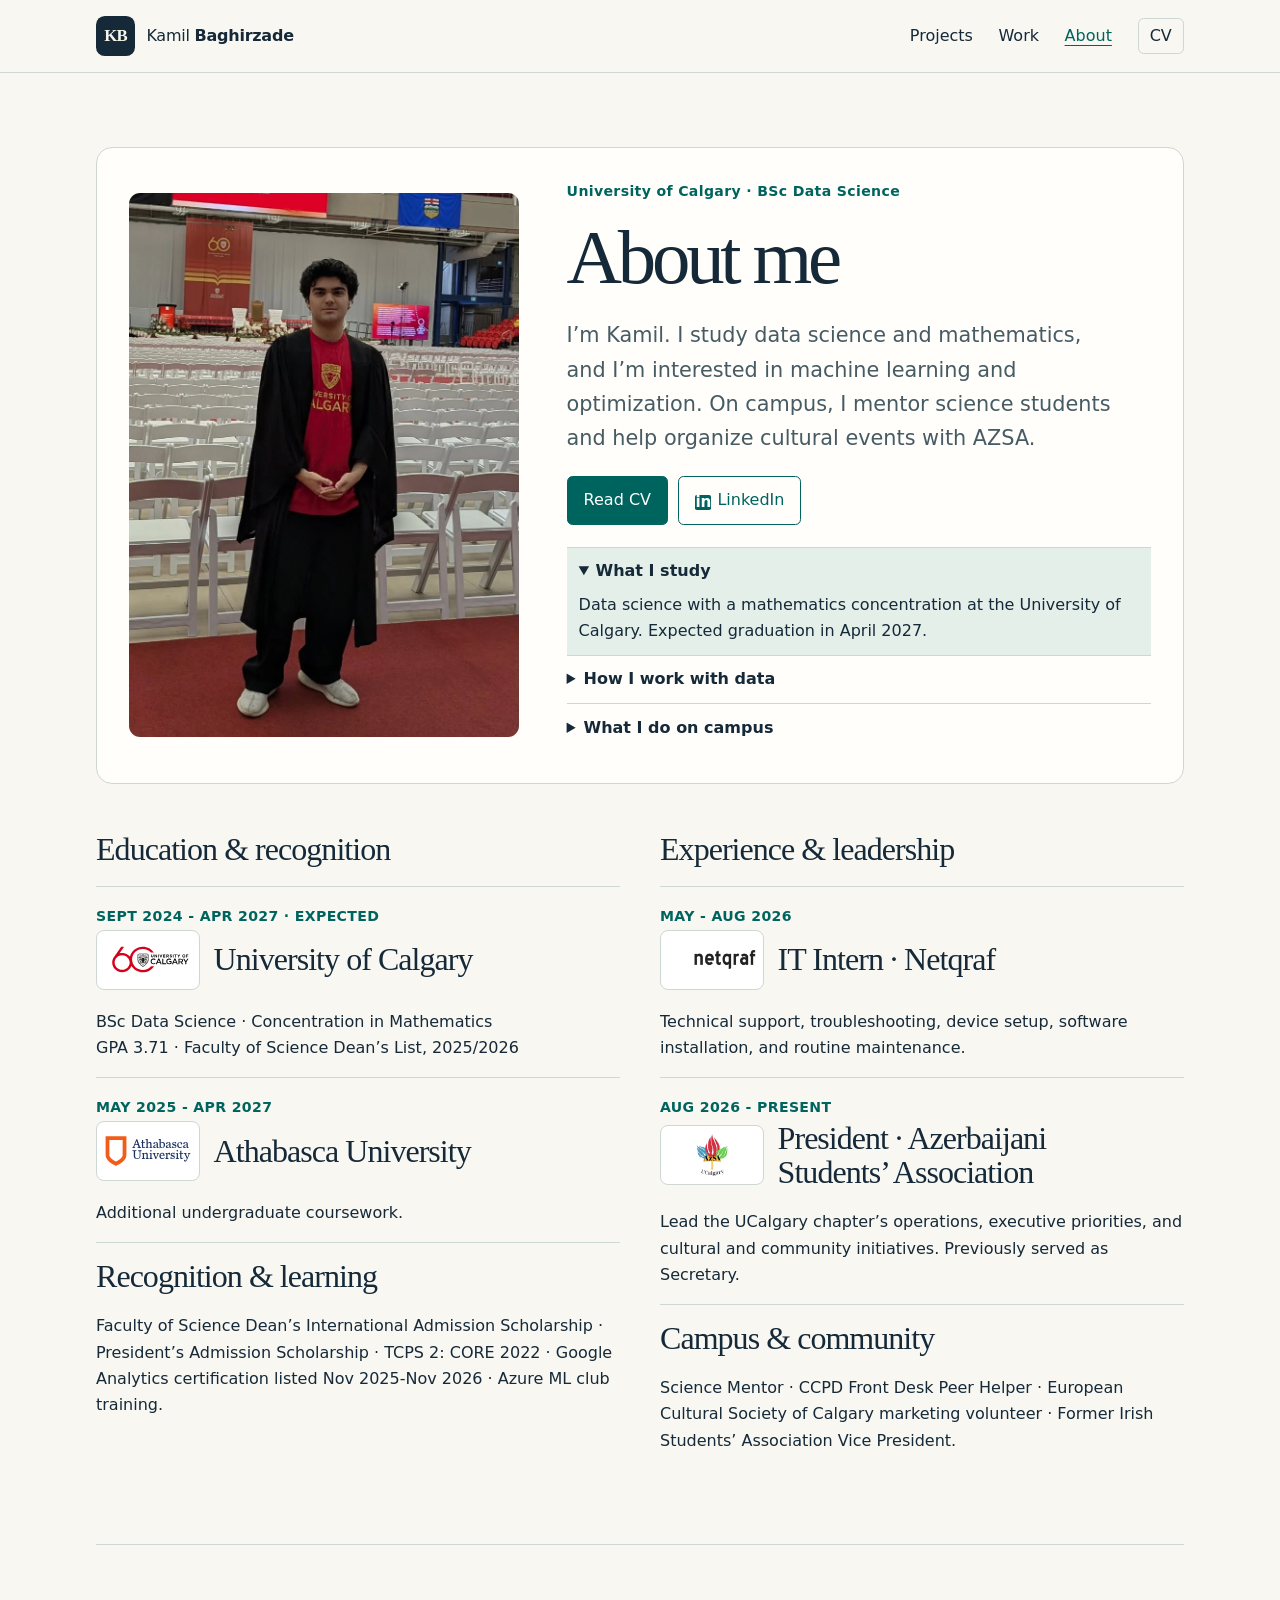
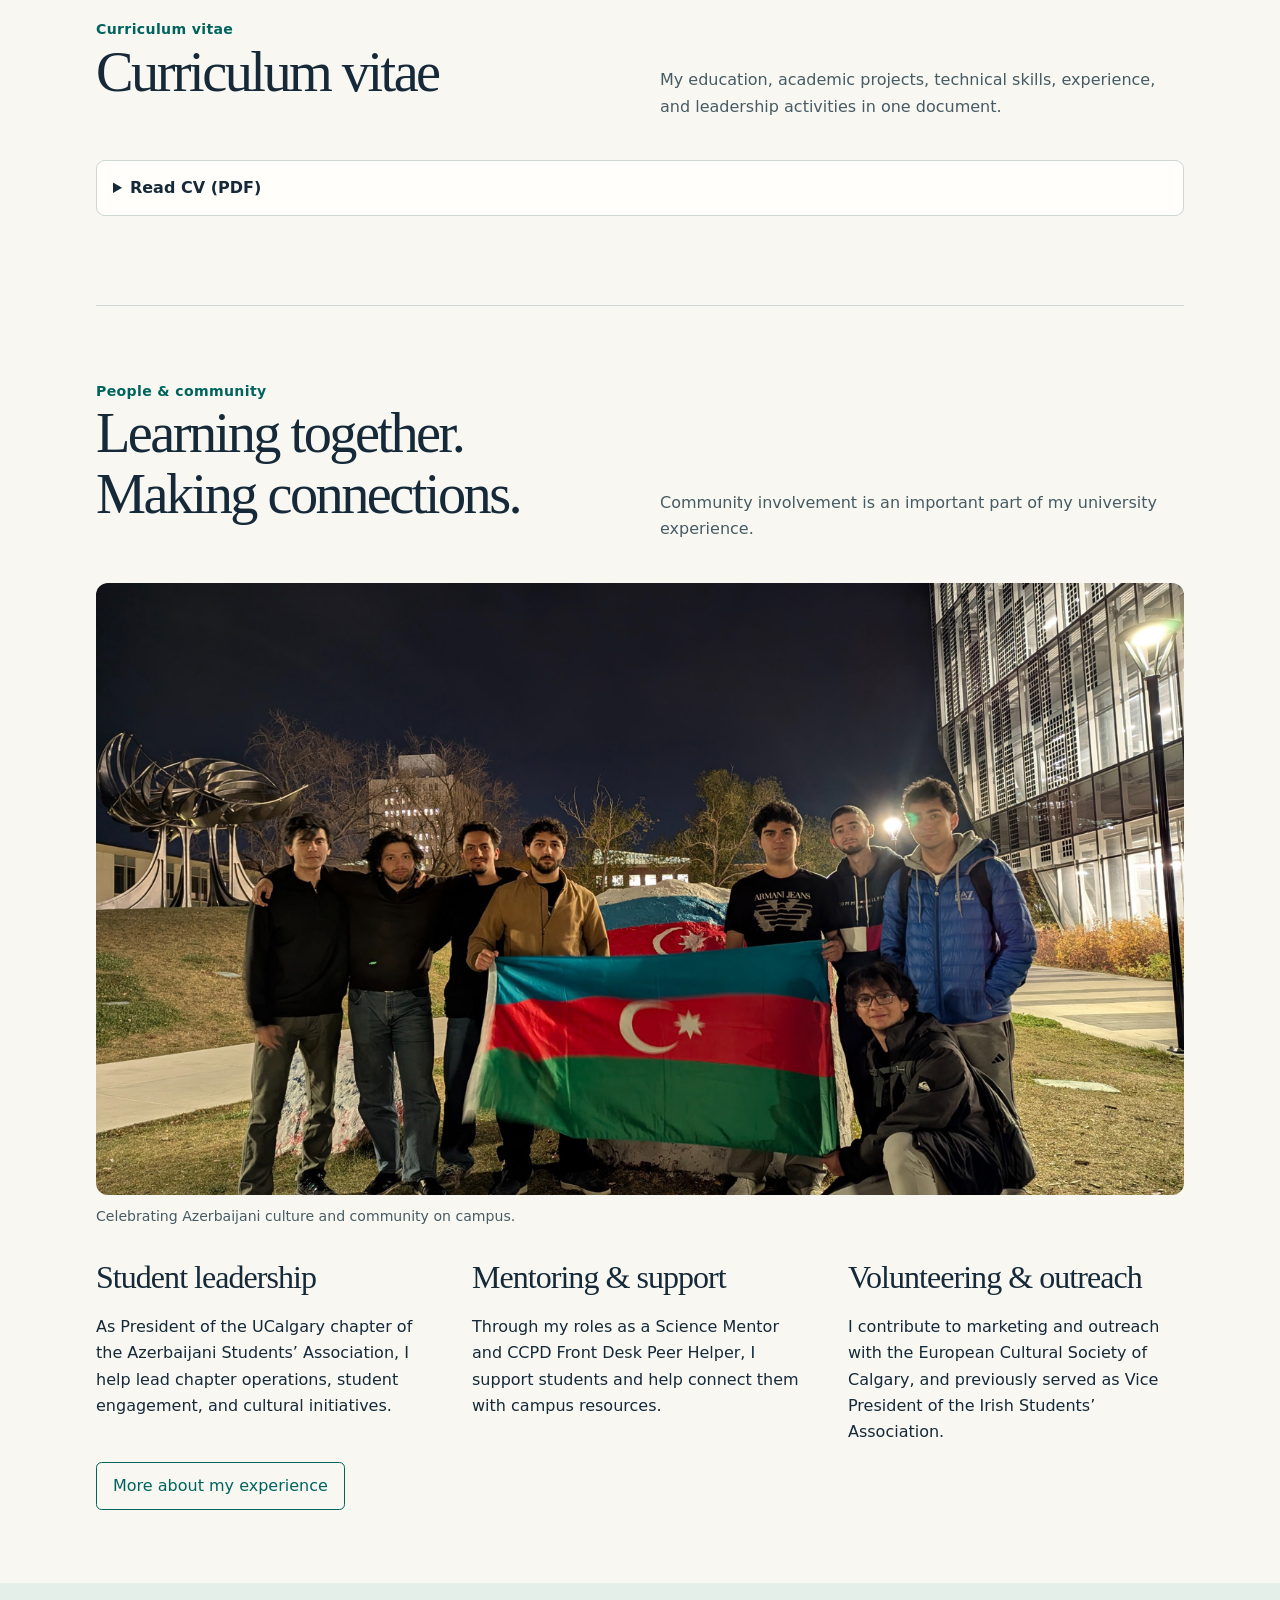
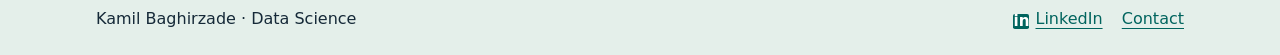
==== commit 00aa3716: "Add files via upload" ====
--- a/about.html
+++ b/about.html
@@ -8,7 +8,7 @@
 <link rel="stylesheet" href="portfolio.css">
 
 <script src="pointer.js" defer></script>
-<script src="reader.js" defer></script>
+
 </head>
 <body>
 <a class="skip-link" href="#main">Skip to content</a>
@@ -27,20 +27,140 @@
       <details><summary>What I do on campus</summary><p>I serve as AZSA president and support students as a Science Mentor and CCPD Peer Helper. <a href="work.html">See my experience</a></p></details>
     </div>
   </div>
-</div><div class="resume-grid"><div><h3>Education & recognition</h3><div class="entry"><small>SEPT 2024 - APR 2027 · EXPECTED</small><h3 class="brand-heading"><span class="brand-tile"><img src="brand/ucalgary.svg" alt=""></span><span>University of Calgary</span></h3><p>BSc Data Science · Concentration in Mathematics<br>GPA 3.71 · Faculty of Science Dean’s List, 2025/2026</p></div><div class="entry"><small>MAY 2025 - APR 2027</small><h3 class="brand-heading"><span class="brand-tile"><img src="brand/athabasca.svg" alt=""></span><span>Athabasca University</span></h3><p>Additional undergraduate coursework.</p></div><div class="entry"><h3>Recognition & learning</h3><p>Faculty of Science Dean’s International Admission Scholarship · President’s Admission Scholarship · TCPS 2: CORE 2022 · Google Analytics certification listed Nov 2025-Nov 2026 · Azure ML club training.</p></div></div><div><h3 id="experience">Experience & leadership</h3><div class="entry"><small>MAY - AUG 2026</small><h3 class="brand-heading"><span class="brand-tile"><img src="brand/netqraf.png" alt=""></span><span>IT Intern · Netqraf</span></h3><p>Technical support, troubleshooting, device setup, software installation, and routine maintenance.</p></div><div class="entry"><small>AUG 2026 - PRESENT</small><h3 class="brand-heading"><span class="brand-tile"><img src="brand/azsa.png" alt=""></span><span>President · Azerbaijani Students’ Association</span></h3><p>Lead the UCalgary chapter’s operations, executive priorities, and cultural and community initiatives. Previously served as Secretary.</p></div><div class="entry"><h3>Campus & community</h3><p>Science Mentor · CCPD Front Desk Peer Helper · European Cultural Society of Calgary marketing volunteer · Former Irish Students’ Association Vice President.</p></div></div></div></section><section id="cv"><div class="heading"><div><div class="eyebrow">Curriculum vitae</div><h2>Curriculum vitae</h2></div><p>My education, academic projects, technical skills, experience, and leadership activities in one document.</p></div><details class="pdf-reader">
+</div><div class="resume-grid"><div><h3>Education & recognition</h3><div class="entry"><small>SEPT 2024 - APR 2027 · EXPECTED</small><h3 class="brand-heading"><span class="brand-tile"><img src="[data-uri]" alt=""></span><span>University of Calgary</span></h3><p>BSc Data Science · Concentration in Mathematics<br>GPA 3.71 · Faculty of Science Dean’s List, 2025/2026</p></div><div class="entry"><small>MAY 2025 - APR 2027</small><h3 class="brand-heading"><span class="brand-tile"><img src="[data-uri]" alt=""></span><span>Athabasca University</span></h3><p>Additional undergraduate coursework.</p></div><div class="entry"><h3>Recognition & learning</h3><p>Faculty of Science Dean’s International Admission Scholarship · President’s Admission Scholarship · TCPS 2: CORE 2022 · Google Analytics certification listed Nov 2025-Nov 2026 · Azure ML club training.</p></div></div><div><h3 id="experience">Experience & leadership</h3><div class="entry"><small>MAY - AUG 2026</small><h3 class="brand-heading"><span class="brand-tile"><img src="[data-uri]" alt=""></span><span>IT Intern · Netqraf</span></h3><p>Technical support, troubleshooting, device setup, software installation, and routine maintenance.</p></div><div class="entry"><small>AUG 2026 - PRESENT</small><h3 class="brand-heading"><span class="brand-tile"><img src="[data-uri]" alt=""></span><span>President · Azerbaijani Students’ Association</span></h3><p>Lead the UCalgary chapter’s operations, executive priorities, and cultural and community initiatives. Previously served as Secretary.</p></div><div class="entry"><h3>Campus & community</h3><p>Science Mentor · CCPD Front Desk Peer Helper · European Cultural Society of Calgary marketing volunteer · Former Irish Students’ Association Vice President.</p></div></div></div></section><section id="cv"><div class="heading"><div><div class="eyebrow">Curriculum vitae</div><h2>Curriculum vitae</h2></div><p>My education, academic projects, technical skills, experience, and leadership activities in one document.</p></div><details class="pdf-reader">
 <summary>Read CV (PDF)</summary>
 <div class="pdf-content">
 <a href="Kamil_Baghirzade_CV.pdf" target="_blank" rel="noopener">Open CV in a new tab</a>
-<div class="document-reader" data-pages="2" data-folder="reader/Kamil_Baghirzade_CV">
-<div class="reader-controls" hidden>
+<div class="document-reader" data-pages="2">
+<script type="application/json" class="embedded-pages">["UklGRhSLAQBXRUJQVlA4IAiLAQCwZwSdASpOBJIFPlUqkkajoqGhInM5iHAKiWlu/HyZ4sH+j2vlTdBV/A/5B/Of6//c/7T/ZvQh+Wf0D+yf4n+v/1v/0f4b2b/EPjv6V/Yf8N/hf7F/3/9R9dPw/+6/179x/OJ5n+0/4H/Gf5r/ifv/8jfxP6ofTf67/hP8b/YP2l9/f7L/g/8Z/fv6r+zfsb+W/qn94/wH99/y396/cP7Bfxr+Of1P+zf3//P/2b91Pbr/bP8R/Vf+F/ZP///+PNBz7/N/4X+8/5D/Z/3H///9H7BfTL5L/a/7T/jf9h/c/3u+Q30z+y/3j+//7P++f///f/Q35H/Qv7D/c/8f/qv7L///9n+gH8U/kv90/rn+L/3H9v////V+s/7z/v/79+8nomfXP8B/sv8X+Q32BfyX+h/6P++f5X/w/5b////78Sf2//W/37/K/97/K////8fET8u/tf+z/wn+Y/8f+Y////0/QT+Pfzj/L/2//Jf9//Cf///7/dJ/6vz/+dX7S//b/Pf6v///Rp+uX/m/av///[base64]/svyh+kNxhc1AhsJf9PF1eJlwXuAaykq34Nm/20jHvds8i/cS7k345EXClRfH0RFwpUXx9ERcKVF8fQ6NyOi4EwFJYWv6WURavd8Q3nOf4FtshCsqc3/uV1wG/QTMkZYJOqDQXivssLTCA0GH7BCfaAPuvdT7OgUG0sQTcnvAUcOLaaPQKDX39UCGWjHWF0X7uJxDgZBIxXuG1aUQjRlJey76JcaSAlR2wOgk9ksPrZAD0kWSHYERCYiz5nhI0/bWnLKzuavpWTPyovj6Ii4UqL4+iIuFKi+PoiLhSoRO7Bm9duSm/5jnGQbG5KsPgBVV+xuSdcL38uYuNHORnntkwnPEU/39zIb5cpOgPjfGee2TCc8RT/untkwnPEU/74XFschziHK4SMRFQNwkgywgCcsErkbYJAcXmCjIeprwGK0r0cUWDDW6CJfrB4w5vAbbcUXMkoLpCXtwhCg8jXSpsacOs4OOajB28aRiwgKQmp2kyNsycgTjq7wSeRWhQopBMWVrCz3ai8tic+8HLPy2RpvCyzWwPGq0qQWnUruIJsBrAGEfEDI1htIG7RwZEDZ/BKBt7BKpojVM0yXUJXWLxn4MfJLNCEgAqY7SrIlFqyoihnR8MoQ9uKOA3x0cngdTCwK6esLEVNfr+WeqJFgsRGevkoHoK7yKcvSCyckvLJEBolCEj4q/GNEUU4dfqWH9xBhNz3W8zpqxvaK2hUw1Bae1PJc2iAvzNHy6bhIi8MqeP06pnORKm6qfmyeVsGHfi+vSCwV13zQ5LDaUqBeK0niOAYBCRjC/ooAXH45bJkLbeJkl0qNby1bsKfYHym1v2c81E2i8gA3CGFkmAMdlMiXFmh+fwXJsjhZCNaSlqhMq9hlBZ47dkXClRetiyAf4EmJ9+aF8N0OkIMwHrbnCTVbrjg7GhT4qXPy3jGBQid5ziU0Gfw/CfghAAtt9MpJlI/++QpV2131rSFxlcofP0MftJdZ7lOyYpzmtiJTQO5qH5k+geEkrpGunCVtABEdvFweL6A5yCpMHN+rMJRhwmEjXhZfuRtwzcjU7uG04fVZt08mwtwHZ+3vH6oFn4mqOa4WZ/[base64]/+0daly8EK4sPUWTe/GEQlwGS0r88JO5+D8ErVsQHKSCtK/Jb5T7EtIEDyTgWyrB1fJnHAWZQRnhgrVtN60Bj63rZGQX5fJgyA2l0fOr8NspXJA0v5FDMPWnThy/s4rHIi4Ni53T9uMQJb3Xp+amPeia/McYuQcD6KHYc7j2uwNF+/5lIBl59CmyMzqV/evmWvarR2ycEVpAh/[base64]/XxjIgvjdbnA8MQxMFwIwzuOYJy1UXe6KiD0DJ1fsdJDjUyxgX5DCRtg8ZVRJ/BIw5YlH6GqIThNqGRugA1XTUsvEv4//TrDI9OZJpE3WMUdFlXx9ERcKF9aHgvJNRaMK8B/rnzwquUJbKLWHmja4ixu+2Ymc7GfJQAPtX5HjPnGzS67OM3GA7b+dkFqE7kp3MLi1l/pqkzN8th4y2FaAuFYNn3KPZRK8mM5y80MjdnK9TjYwV8VElMFlyyHZUD4iOkDZddhC+BIYyteM9hWbm4A2jRMB+nBz22n8nOLDc5cwEZrH2kCpzIyNeM/RD+QKqHowAoAF3MJEDvY2qTgFcPyD3akF0mowtP7IdJpD2jhK7qJeLcXsBFvlzSP+MV7f43VqNA6bSoQrtJIQ+ydcREHbZmyZ9nLzsyTWyXJT2S7TsCyUMwFTxYLyLc3FggkmhbQN1/W7LgGqXyBd4hQJHOimEfaGfF526r8xPREXClQOe0MCBB9cDaAUNIT4uDelaEPx9pc7jRKSGn/33t1tf5XOWL5SJwey0pLTiY/1Io9irzHNEeCTLharrG++wifuHxTDWV+sTxN6MtiI+y6wLwx3x00KOvQ2a/tsP/[base64]/mYqqgfXuTfGgDvTC7W0PEeo1jXfaAiNiKLY5EXChddpn7RxOBAoyFMeeEXKTEh28jMXI5AikB1nCs2YFPSriIRhsEQ9z5GdjFfggFGCOUW2lKi+PneI+mVW+pVGTp1pTZdrN2rp9OrbuQd45bgj39An5XqGUWsgEPNKdvVOYN8HguPt/QLfdsr8dQGING70WmYlKxCKhi/CBEql//[base64]/42Q/WrOmYvIKsqNsrviKSfyj/lCJ+DJ9Ge4O2IwYioqNqlFsciLhQkjPyic/A62BJzYa3mIRtCbqiLLgGgDPpfPGP8jP3yJn5A1YRYsS9JcM6WdoBEmqLALvFa1fQNzGq3Q8QAH/T7kkpVaDjtOO7KxrpvENdTLFXB6vw6QQg4hIYq3CHRWXGTJLR6Tz9Bgv0RFwoMtujtLehB04Rzm6LXFCstw66zGSgbLkyAwJZN9WyoGVBGJm0KZlMeytG/I4BCEAwGvQ0qBJyyl+bcigBz4F9wXWg/ToZkGAhJ7GdQYrKT1wSZ/nhsJTYdxtZXVx7n0SPaMapAEeQg+gboK/NFgQnstSj4HkoWwUuJynoBHI3dwDJ/2cVjkgqylRfH0RFwbZ4FEtgOvovnKqHfu+H2PMjYCa6gdGBBG3/+T+fyQ6fT+ZDCpoKw7NTvSmlYAOmNTstskaOtI+RcKVF8YPcivzPYvLXK59N0ihGnJYS9XLMicf3Th/RmA8RAKqPswdEsIBK0A3I8ZOW6M0LVzGxKWXgO7Cz1TSHG8SUr/YJiD2dipq+T+B00EE4MgmCgYSu+waGc/q6TypIlZctuaJlEfZVGoet4xPesSr509GGxtrP0l1Oh0pUY86OAkmwFS2O1zqdR3VCR66vQkhVRy7XVH5UFGvrnGXgJqCbi/UXWZzfVNMPDqnL73UT90TlGJFdX470jBhO14VZOFNAkBQUiVJzg+O7Yu+YD81UbysReZEXClQdoCumADYyqb4BP3EEsk6paNs/P9MJmaBQ5F7Ffdq8u03ee1M280YT1Yyv2fBWUbZHN2poxINXE534KMZMivUIM0O/xoGDH5vS8FeT+cUyD9X9E/oEniIbd0Igq7NGMqTYeSOy3WU+w3l3yEH3ylMR00snFtJ9e4pt8COttjlxe4Fvf1ihm/+GQcuo2NoHFZeWBdoHfJbsTL7K/VAuZEiTwOksb4cCI800x9jJpwgBPCeKT8hZfq+xPzZVmnokuA7QEnp+BZoHfHtP570KTat6L9EOceIvQnZV2wZjZ8i4DAW+FUVOmoDTqYJjwri3KEbyZN0Rj5X/KgUpzb4JVUnE6MGisRCCUkAuvFKfR8AAp06Yu8nNCCOQ3DQvaSGgySQjtLIp/8B1gcBc9M0Up9B6GWMvLomfD/gGqjgVXe0WXQc+X2e5X9MMYbTDs+lPI7XOgtvTe5afK+NWV7UqA1kQ572o2nUwesonrOKvD2wIOu+b/uxRRlUQwai09GnYuKuxyQFC8P6Y7mriHkKC694MG6aM/xMWJ3yuwzYgJ3SST4QNlHHbIIEDKut7XFomqKVB48qn1Vut6OydRQjpr0KWanVC7c1Qpbbl8fREhcALJHyDaLi3BEXBQfqLBIv/LzzzGiQfnlzZJwgrl5bI/cNQstdEyaLA0/Wj1BppsczTwW+rzhSoEJ0E88EbePaBGpACzC3TOMvRVNBX0UKIqdvmFEZ/WdlreGDrjtTjusvkJ5pCkCwNi3aYB0YU5nXYgbDpQTUOZaGKgLn3rfSM3ij6zjXsjXc/qwB45EXClRfGNdIFL4RLgMQO3CBW6zUGKKstURBGTdx3o6pfkTXkIFfUCqWQfYiOAZtZnIZg93cxxPRvqpHlGJv0N2koG4kbBTpTDvpnJ6BitcHbpS71zg/Yk6nug+MRAK+xqeQdf9P21p/qxcmQCLQTxQFsX8EONCjNwtQWQ9jSQH2oZ9FzJIddL82OqlqqjaQvFniC1oDGDtbTmYkgJI+A0R5TFi4ANVAGDnFsCx4GrBQ7wLZ/pDuL5WW0AU2kDrcxjxFdmo5I2+b4EDuVm3A3rD//dvXjrhiREdJ+vSk+YCV1/DwksBQ+FrhlrWW5HxpMMRB4KJrTXXWaE7bf4KIXdep1ESHinHVlVFAoETVVAEGxB2vl/ZxWNtm5RQNfPzx8Lti0AA+luNZ/RAmaimRbnPNKOS2vRdXgiznPExHiYvjYLuJVsFHkZqa41duY7SGNcgwF6aBqByXNLs4EvjW/T4y6CeBxHWhdRY5EXClR9/6Ik/[base64]/JjmE/5iz2HZZJe8VNQM4qqbgyrboRlKdiPfxPREXClRfH0RFwpUXx9ERcKVF8ewBMmvLhW9YhTCbxkbnXHztsHw3QDWV/cTcgbmaGZAZnEZJiNnWjOem+wPDpPRHRXBt+jlDjpNMk8pqMsJxcld/iKE49kh58K1wQMTUHmhQoXMVYxfPxe9c/JGMJJHo1NUDDQbWPUtNiNB1Zgs/b5wL3MyGXAL+rDmw6UVI7IRCscZ1Lvl/ZxWORFwpUXx9ERcKVF8fREXCBN7z/CgITB/iK94RRo8jkT992QSozFHDNZSrE3MzUAcogip5I19pOgXxr7N2O2pq1IAX9bGvYdGlk8iDuIocaYFt5AB3NX5juavzHc1fmO5q/MOxDykSyap7j/kW/1zkNl5y7jWQ9PoiLbPewQ0SLGnSFPTM6gWu4H+NfhW+fxK4zWgoMFJoNydRkdLp9utYgAz/O+tr3e37z2KEKrFuwr/[base64]/Hry1f5y3DDm6XL3/yO5cD+qYFZKKHvDpZ6oQXeDuGEf2U5Z7hvQfYFQIIOmNIY1ZocHJcry7zYV4Yo08OcN4951dueHg31oRXr0Rt3gibp4OShgm1OPVYtr4z2yUjO4ojW0Y2iZpe4rHIiiNNmuUANPPGDkz6jTCifkQ5/dV4jqdF+iItsRP9UlHYNwy1325KmrhtvZczs4WzE2mFxQYfE1PjSjOOaI9AS/PjTQN8HMYnWedIBVkLn5xSPpvxkrHkWM8BcSBZVDj0Kc9a88bNQVGmEoo5ajFseoRMxpomAnycS+QHU5tatrGjMgt0A3NDRtlQwtkrTk4VBuu6P4/fXKjPIJaAzu4AH34PVC83lBBZfiqjx6S/lxgTF0Ny1jA2vm0DFG6Srkwj6c9HvKTbqzKNc5n9qRfH0RFEjyGHBk8zvsOOrPBFp5XUveU+33E8fREXBsgGuZIy74BwJY/J6f5Mo68227jyqsHyIwYfaQ7HJAUKVij/0RIwXhw+PoiLhSovj6Ii4UqCglDbviuyBRb3AQgsrMyuptiBzweNI4O96AsynDg465+4UKOI1cfFDTDcp6ZDa2Q1qa8/[base64]/Eq0WVtvPA9l8+WztEI0Mbna3KQw9X6/xiVIJENxmvXhCJM4JiIvSfvqiKYgy8C66YlVppLov0RFwpUXx9EOeUuTVP7dQZwo5mGXxuoRV8Ze0aCguhhjQyjetWd8PLnl/ZxWGX2ip13WSYFYDvklv4mexk8xX0OiRB8n0f6zC6fQ1UQDKpeVlrI+4y/U5IStbDlyZ/bINptoieK7OGGx0mkifF1WAH+pHzd5UoomMUD9TC5j0oopmA9qHSy2odRFxlEgnY5EXClRfH0Q67fBImpgh4Rc5wki8SnWzd9Exo/ZxWOOxCPANn9dNRTLipdF8X1JZZaLoyGUuas83hnC/Wb08TIOgPRuXxCI4bOf9uFI24BQ6x09mNeio3UKvSELTcHqZfYJDdgpDXxStgfDQuCPYQBmxaYdiKctQaBY2Z7nPSwN6weAwX6Ii4UqL4+iIuFKi+MMUk2YIxTdPJ8KyuLMrf/cUeUrjCyDEUWxyHNG34DPex7tKGebKVwD/qy/DL/zjUEFNfZpf3N7I/JjU+NHGfInK9Z6v1HlTwGgrH0sCDEVlNLTz1yZ8spvJxJLI2vGArF4jesbT9QSfR3yyhXS5oJeSzXCtjmh9LRDhcjy3kqjskU2/0Gaep7YwqI7qBpnBFj1Tsi4UqL4+iIuFKi9euoJtD9ZIayyUnTRABu5LROtUNZQ6cUOmZt8/wVjWQ9H5Yo8IIFN6UoB4bfDqDjGxKCJHVkKyihoheHjwu7p+z1wFNIqMlrXy/s4eeBPO3+NAjdqYIAUCW+dftYi1m/ncCiaQLcOP4JVoDbCPsMcsOqacLSrJGB6uEb0kCLUdLpwOm8Fazk0Exkq7Qr4a+SlLpEuZ0OpHJKJUwgO5H0KV9HeGyiytkrrRSyEKxyIuFKjBaUtxQ3otMuIaQxYKq45DSNh7OKxyIoaY/LI70xBumRP/MnvIap6EMR8SaFVlt6ydXBTrnnoYHUek4XEb5yPCEgS0VZIIISC3AOyrAeNjixiiS5kOFQGboPxGbIEgLUMTDluW0kzARBp5GQe3BBzi2nF9WXDCA2iEvrHDwHCqENXYFWum6gaIwC0wrxlXvA/geG6le+YzcLFvCnJ1J+RXH0BYR2JizFcSJpUS7vJGFVtZPPRdWCIHSMEHKxjOuZtArNS7i1jchvvf7esiLhSovj6Ii2zlFFWyE6peHJEKr5sZhP34J5eRiEQ2ZAe5U7urvl/ZxWORFwpUXyE6IuFKi+PoiL8P2cVjkRcKVF8fRrNpSovj6IimM1WGejCw6szLB2SPo0qwuLd5O6vP+FfKIYjwn73j9MZ2hblHcRfH0RFwpUXx9ERcKVF8fREXClRfH0RFwpUXx7AP1ZPIb4QfIiPGCdMW94suo0NCW7S1F7JTIW7eVja4IKjPPbJhOeIp/3T2yYTniKf909smE54in/dPbJhOeIp/3T2yYTniKf909smFgU5EXChR4Zo0FGpayjF2qaR4mDGQgNvC8wCswjNFS9xuP6FK7rBJf1TLgpIgmEEJdHmGI0ZOZzcpda0IJaWpIvwJK+VMWMdGCFAJ0gsua6B6yAYg7asNa5vPO+n2eeKN9XFHB9wUdl34d3xnqVRd/VVaDl4jvcN1KfZBAKVyHag6+E6vWX8qGjKererLxNNBrr6WJzz8KmPLshlnLS6XKi7Sms4lK49WUUpWTy6AWPw5EaXannNplTtdw5Yo8jEogj+EtTVmOBn8lbhnmtmbbc/ZkJWAGUwa/1HUxWreqPeWSo/s+yEuDR5w52UEffTuUM8uOqq3AzVax0lM55f2cVhumSC3H+Tqw2+piuIfQwFv44p3SL6zdbc1yG01KSbgExNt5zRyd1GGcYlfv5J5KtAb+p2B1BAPPXZ9trnPuy0dDf6WENRCs+IAm4p0Gs7FP0IifzsoB9Cj2LhGiqMNA6XoVliI/O1sn9HRwjpzvVJknTTMXQ4HDmRPIn9MQarJI11ihTq66xkTtl9u+P6T+J4VlyLJN0SMge0XppI8vbYVjt+tSwuWQg5df0ibynTJi+FKnCb8D3cYVksRH0MBeMF/2/KvM6xJV+gbANqP3bB6h2EES6/yRkFwyIuFKi5KE8cCS3vVpOkgcWDDp11+XwXEPNpB0ow4TszsAWiaWZdiFC/Fxd/R3KP//quPtaqOweJPTm3hRS9sbSbESOd3DuoUqL6OavTH0e2TtV/mO5q/MT3Q18v7OKxyORqLWH2yC3CinwO/[base64]/v6jQAAAAAAAAD/o23Vp6A54FVgbR26JbReMNWvgdYZ+N4fA/gz6AZuVU1yEGdu/3m347VsJGIaJw7pGgj3GMrj3y6t26DZDl75HPtjj2a4fawqlmddT+32KIHwPWy7MUlHRcB/ywBrf+tvjILImc491Ae+hNX8byNe0y54GxFfnmKwQYmZ9UUkeKJEvq0VjDI9UTUQhMfsY61jIeL8B4rTPtcDQJTqXEu/8AvynQw1qQ14F3Tefn3i38wKdlMtDeYiCRza3IccsHD73ZZ/lKnNnD5XVuY2x/pzy7HsoS40UqGvv0bdNlgRyvUeRdykjvWnTpO4SV3vJ9WCEivhePVmGn/EbcisidUyUCtkqzToY2QrRdc5Wor0f4nQT8C9cAPVWKLLlCCeZAMVFuRWcYfFEvQjvb9eIBrtCM0Ob4MgbpGZt4sZs5M9hk/bUA3jhiH7Lj+b1ABKe2mABLwXslDgPO+pemAkSioO7PbnPP4e4Ciyonc9t1lRPHAF7ci3wfOH/zcRPHzRyrqajzj5S+YJYd4lP5T/SPNNQsFEGX51QijnQN/XhGSzYQNorvcMDW7Dw2AGxn2nJ6NWI6wH9MbCzSCdHurWSdUxPp493R9K+ERdQT1hQc0PVmhKZNdVY+u272OPf0cAi7WrnWr6g8MNFFjyOt4whjyT6mPL9zLOqEL65Gx9rESjj7gTmZSPfU6tpFCbSkEIQ4aEJp1G/PjCB3J6zTA3Us679j6v7isDK9N9V3EP2sh3XwE4LCbpJAzmleida01JVaKdGxt6XI1Ucmfx01uNM57zAVzECGRDTfwp6tnzu/[base64]/CxgQN4sA6KSBxnZZ0SRBlWXdkfNFcXalYs1b/[base64]/CTTqP6nIDLglZ87FljU26sjYucBDuaOK0A7A9SeDcusA7zGZSwgCgN46Rnl9Q9Xd/TVxCkDWlV95qeeeTbe/6blpymVsrMMCuIyG24d2wVj3MyPSyLaVC3MHsVa8KjKE8assJ2Y0gOtd865zBbaORKxpoP9ErqX74l4sLd3kvsWmP+aMn58fTpSkF7JIzT0ct9zG8IgOODY+8a1sBqrENIYC5BKnr6/ephPvE5Ee1JC0vxPcIIrkBf6Po1f3Se7b4CepW7WunXf46k9zf0ilU3XmFHFzkd776UFCYayuzcuFxpIuoe9jf4alEoaxkSH9+IY/Og3BgNME0qZvuk2HEH/qOaORwYFY9SMxgQhu4LamHwWcMbONFLi95CczaGIZ9CEi8B9tut16z68D8xJXsgc88i7gH3YvxTa/Is+SDp03uR575PgoZ873sIEHiwOitOyRHMah1gLDF6emivAUdv+g8IfHtQxhTB9x/h+v0ljNZuZOZdRX3Oedte1wv4RleMg8zpQ4h/MdDzJZgVdiykCktm6jCMeEYx9GKKuB1HC0iULJvxub+bSQ26ApzLYu3RKjrH4OAonS1QV2elu2wnw/gAYOVFLN4UcjJDR9aEhrgrilRfhV9aq2pJOczrVgfyV/jwJZe/xkHiU1cuQrn/[base64]/iYg3s1P9BvlLiIMqvJVY3CF+8ij8m0uq+OYDiB0t5+ueXlULc3/VzYsCArsOBqjeBy9p4sNExjmdWeS6EMnnRJPP0FnQFdjXvRhTbyp1HBRYq50IeFqG4O7YP0ZypDeLp2sAeBK/707sYwh/bDrxZRLfT4omEiPBqXGBel49JsAoATahTviaLWv3jdyjaIuSwZVXatlM2iU+ERFUaOwNUamxSPpJEyPEnkVOlH02uOQLbjfVYzNy5iLmg3EQfPxfb8l1HkJQDns5rgxRiZ9K0rWAydjgjwDtfC4fhrAxtvoNIZvsTTdmMRhSQDuPxA0w/KwTJ0O2m0hmJHcHfTW9KV8bjhMnmnCmHgU49pCdeWDS+vnLkSVnw0BQoi15rK0+2YQHHH1UznvahZIYkSLQR1ottj9L5WYMb6gjUJbvwLhCuJvR0Qizc+1pBUFYClkaO4ijyXiMeFmS9dus/8v4fWYKHoYTUA+N9pwrQQUW2D0muv+FVb5Qp55TMHwRvXUFuMYd8UqlaqHm2keMvau69kGoxA5GQp/JLxUeMRaWPmPKZBdkzSYx8PmITRC5mXF1a74KNvgGNq1V1koO8VTaDZ3z0zsKlI/2uMlWFgH0WThwScpAQzhFPJ8GZljWNpLkJvYCqfxavXKa5glam9g5jJ3rwXEVzidIcWP1pu62uqk3Pt1fo+fWJ6sTBuNX+YkjmGbAr7ChQMcwbdIsYw/ff0HO/+/cYNVe37Kza5ZZurviN7HrmbzbZIPSyMpl6SYLSr6CTm2DuCN5cavaBcvUBWwwV6t4dUvR/4tKAV7zsav892CeklysEn86t4hSHXsdtIwC1JEUU0LSSe9UnLds2A6r4QWfnr0p1jZ/v+UCYccqes3Q8Zjpi0VQNGaE/At8mkkxMcMWccRByjAmjEEJKCVjYOWMM5nH2gO0l0taNGZCeFhQR7v1T7Pl97zPRML5z+dXqmsiHKgx78XafI6/S4lGhoA/0jZTyyZduii0gNlPna6d55NMCrVBSsMpYjkvUlBzlPhpCmonFm/0IdUzPOMsSJBPFn6dfQmq3sMMj85RSCmJj9WbiMypqL9SUqy0xlTov8xcg//M+T/aqoNAJPyF7pn5mKmj6sIIvBSMTimkyreHVzOBwu49xQJsjfUiPVjgaHwMWSJblhb1FPXfUnpl5HkaGGBU9GDWIiCNdbK0qCqmxNNmiDyKpXUFRFZNam/eYs9U/zDoA0OAXFxdnIro8TDRhU3CHWaqR8qh9sWq+7EQvxKoL1n44D7fdbpSf8GQkhdH5w6zQ0t05DDxl41uLOePxroBHDcLbTHZTgaDRHLk235Jb0UDFnYT4/M71KDL/[base64]/qySHvKqriTnUYTwh4LSxkJ7ezjEtNJVAMuOyqwEU/fpJ7jDopwzirbi9zMN2aIp2EbpgUGqgZnEu6bHQihFHxXHVKT2VoBnjGfD/[base64]/mtA62RXfe5IWIJBvLo47MraJkTpY4ZuQxygVDiF02vk9GnsSLWBiazNqs1jEb1gAoe79ci2eUbxc1dMhztrm0HIb/drGI3ZAoGAQ0FnkGmRLZoZXSdeGMKzUommSUFMhBKqC7OReK3KFznbQJv6GIzBK12dTGvZM15zxhzfBV1/egR2/K7NigDutwyxSYZyB501yUBdyQmzzyA4dwFlvm8iS8aFj2vaWi+YlA53OXXgfEHBRNIeLXcy4HrpEVve56elQYC+l/XsU0CCAN/zp9DW9LTMpCNPNom5Xc5yR8KgC7CuMmiBATwMEyEevtm4Yu7SzWyv4sf/NXeaybVlZU/1w2XGECT1RNzy3vLwXOe/76MepHxk+qL8ix3lILeAJ+JMhg4eZrF7W0HEUynzkG1PRyUd+zCKVJO6QP7hk+Wrc8w/LR4nJV+fuwuq7JLpvrHpbaJNDsgu9QwTNwEWm4u+A8ESZto667IGDdo5tpCnnZYVrBRP+jb1LGYfCmpVzWthVeQq/FaxOL8tC4ZzRW/8aAdrAWRFdjvyWPaoCh37yubY8gztqAAjluvCIS2Kj35HCHTg61meMrq4TvwVC38XFBC9EtMeWytgXejBP80dm76WJZPJDq+YqrRFYYrva+6KAhrCBnnSOjiL+SjrqBv/iH0mTCoQ2O9lYeRlqAvX/TcaR5ZtGBuShM479PTF48rl7XmLBEb/q74M6eMavAZPwuMeuQtobU8/gT3FIiQQVysdC26h85HUTq0Nj1PPOagAXytyMPEZiUX9w6SZi+cxZSeDr1e9NpTqCQB4fiUFkEKNuXdUCvT1Q1uC2jkTg38Tj25ojSJvM5A+rLI5wAi5Pr7U3h0lSGZ5KGygnKr4wtf4DuUsE4ltgElu7etyFsnpE8RRi/DXlsy67pZFc9gogt+phDaDdqIOIeKTQ4eQa8qildN1pvKUn93NQPYvA8HjuK6wVsuWjBuoHDHspdTz0JgfOoRV0UAYZADUw0ZwkFdTxSIa3Trbh257f/flnd6yfEHTR6QMSs4nDgoj3dCka6aGTYc9JtMDYb1ZbcY0wEJsv3w8/WopftT7MbQQ4muHq6cLi5GLg8Q4c5oS81wiGtiJePouYzt+mUEXp3EPwu3d3wUt4qeRxZnT7uCaw3u241wywPVfj9WrU/GkpI6Un0TtOcau4m6QCD55hRTjdPjqO4wrpCXmJwh8/bt2wmC3ziRx2ydjw0bpStUk5HVivbx/buYsxPTkXMd5rwc5rdqyY+E+skJIrZKbCCywNmK5BpA6InQ59s4zyoaohgauaZVHA4LXfWGhC0Q+Osn0HaXt5WJCuJtmKayDz9ZgdAo0DOJE6r0ImVG5b/2HM0i+cPwBtR10vLktGtN30m9jPaAb7nXXtvIYlsViVS1cISUkQYNHeWzQkuw7JgKB4T/QTGINwag1uDD5DpeiGVe8nHf+yfr5lw0nRm1jaHtIrmo8TJmgYLF1AywD1bIeYuN0zNqvr0HBBZ33yBRA7NqEIYeSyyPSZELyWirQ8xUAOYtJu3mBtDAxMNjrb9kBkN/KQ2+J7kuxTwkUpJHK9Vtp5ynSanzGr8YYlS4vm2IuAcHZEdP5IPDYh2O/[base64]/LOiSz38GlL6T3FgzGisQkuvdLxci82oErlqqtJcIhnLWwO3ne1bNyMfymqaFuCLkxXIdYQKXtz79Dd4QNa2jWYrZFfC5NuDF+xRLLpQNTSmgOp2f2+A8IW8yLp78rHdD23sx9RkEdnaBOW8B5ShRjSKsMAbSILo95Jsdy5pavzXwCkHAzJn+BeqpBs/oEqRr8fS/BbfguS64sEVixzszb7jOtnETfck+vX/E/kDzSNd/LBbbgLuy2vJF25zuyjGbH8wsDvSQcOmCRkcBABafdddFO2Nr/Mv0SmxU+ZAJYMtwS0eNNpPXYfZ/wNW2y4EMQx7s3FyGZyf8l+0eyEc1KpOeFhudOpWb/nzcae7gJRnZ2JgwCnzVtPuOfD87ZFUAeumH6D0rVrUJGCIoZakBv74i+NoxBTB4rCHMjK3EiQgUkx3SinAPj6c8V3rVD3Un6QUAsmhn0ikA/aAEhjgkMUl6bhyw56Xzx5Ht6JiXGHJEti+snBkoy2Fu9RRxwBJiuL5C3Fi6Smp72VYqVJ5wcQCmd5VbM8+5fN5s1Uk/3NlF0/iS1jXolvKQAwDWVKBGO0u7wPAjpfR/qRea3J/WT1lKUlOrgfUjphuUBUwvff2qFhl9N05J+VmnSsnDZZPZxIQoRbj14EDExHXEhhhW/1U2BaVwk129uCYLmBTzQZQcKw8bEUr9jCmDtGfePIN7qT4JFNDd7xJwCYMkLGJ0vD7syy8p2Fr67qqje9WE0DBrLVuYz+HH6wXEv351kFbHMXrLzrD5+GGTiXHUkz3JdkrQg43IpS+wQ80C25ToPHxPNB2LN+sLvm0Y7xE6SBPj6koh4+VRN0gI2M/XLjaRdXYsALP6jV2Pd0eqqOA+fcNkrl0e7Dl+dqX+X3fH5wpho6dbX0lEiDIXJT9GamAIqhZCHb9HdvUi9DIqw9BYrLX8QoSqlvd/gpmLvZLscKEZKskjWenhLW/PGdBBo9PAg7PPR9K7vuXHhhRe9CeU1stOTu/0ijzc7GUBsCGJiMsXSEV5q8o3DYHPiofn1qU9pkpFWsfmwNi2R1HTTTYemQ1dHsia/zLFqk2k9IQhb8ejTlwJQgfNzz1do2Tab/sPsBtc/2ddrbrVRpsuZbPUBGrLa1uEbNmht/7Qq4D/qN9WaAkwC+Rw/5m8eeYxLtphZoNt3kUVAiEtihzK7N8rWAtj0lDPf1KOeURLo0w7D+8OvyvLRTJFw2J12uhuWkU48zT870PPHcf2F5SjO2XZKXLtFvI6xfyhZgjp5Bmt5XM8qCJiuc4qHka2MK8fSV8vcNtyF3uqUeO9ZwhlN1i61rmRqmN2GMKyjG4Zoy9jxdgQ9SG/nf3/m62Zf/[base64]/Yf1bydY6/72ZG3p8fDXIzLJpmyIRBqPc0aGYJ3l+alQCqos1zW81xMRCTy4+QvlWBNW/w6O2v3d3TVG0qzZ2y7rfga58kH3NfzoWlxsBeRiYAdomex9TxsPlvEUr/OghUFqN+tRR1ryea+w7RTnanyTE0UYZl2pkC0icxqq+uSBmlmWMHbXVyk2noc7lp9VSQU6mtjCpsGFDDwJMXuWpotLs+ZN/4hpk0PZ1PoP87vMida9axc+8hKbyGe/UxO4u3KqcgbGrUVlom0TJXf9y4GWXSd9kk7f583fNOEz9//w3YZG/ItOyfYFVZ21MpFM6fECTYvMt/3weVP+gRLzOoQMY+lL2FeXZHC2cgAI1tLCtb+lBUOOCVLJywFaBvZHNS1VMSx70Ib8LWvtCNtPNud6sKTsD5Iiqiu+3L1OBkADgilMjmIpl2qOFVCFyd/OO9jy0tB3djv9lR8m/Btjtc1kdo2FfWRupKEQRF30AamoAQCtfn3xLq89XDMTq3VCYQ94kffudeKM96cAkdwLpa645xirtqIVqO5bbaGn4W4d1a6akT4KeIIO2iqHsuZbPTFuSxtiUZcruCRGaWFiJ+Fm1ajGzBzGMVwJ3gnJMcIczwQQbUqlgci5d/pyVKNhTvUzhMILsoq+C5+djqEsCal35JHIesSILteYNASQ1ke/4joFpHO8ptOEIZber/DhuM21Vl1t7tPNt40mxWxJ3t5C41yadIsV+1K9z5EW8a2J3c84wjmb+GxMV62/ecEpX+E4v+94FuaY52D2Vmczk4qnR9A5sVjVLtluw65qZqmHt1PzCT26i91N9BqL+oOQqhmHWEGw6oKM3vd+k8vP+e2hWMq9X8Mx+rUFTYfZ5/ePJAkkOzW6oNG3THTGcaIpdwvM0SdNY572+O7yQuRAkno3cMEx/ybaA8kYaUdEszIkXKgN/wuO7b8uVu7ODR6P3+lCXh8rESxjq4od/[base64]/37Oj7OL9PLL7r3+5Qf3BuYMw/MEog8pVsdGI19rpokK3Q4WCOLaOI5Q2kDcoYPonvep/aP1kB0aBbLYvk2OOpBdpQNL8SQajW9CM8UhtReymEEnMLSoSBAOZOoVnqUtG1H+NJ1qLCja6501xOtTxZF2ZA/+7NSgif5xzRyUpT+D/3tbOXYLjMpDCVyyc7LSD2Uvng60v/jMInHs4ok6ZDemcFf8zTzArt1pvT7z8JbgtGN7/J/ha6Woe9Sr+pTQR3TaPN9bEUlxyEJ/s7pbS+oaXlHV3/AEOa+quc2DTeLoiG18vUpmbU2VdSnGwpxGPPOrrYJqm3ewUAAHCcLPxFr4UXhKuxVad86rncFLNuCy6x4BRfg3eskpJcFPStFQpuH312v8iEN/c7y9HWTadFPon4DEGnUzWhNz/pQ/6L9D7u1qjq51+UoCUmNVjApUbhbVuQzgZNZ1FCZ/6/DHbv8qObiQ1kTr7GH38ItPajxXeMa3SWyZdFHUwzIu6muhCgkE+8tS8KLhjiPRhsXiAcib8eAPEGlBhb+07bSLCc22TUvuIf5GE8XYoRvS85jk/6lBCBRX+FKn1N69P6mbbOkuLgnwyrBWBQ7D92KXE5clUXAg8XTuiPirOP5WmmYjVCaZEwxxY4hFTa4Y3D3aBM7YgKMpDH+o/rfdhYUbHCB1fB9zpKeWptc4XULQQS+mgJEfjb7LwMtF0vlgut2FhOhCP7V2AaQ031NcaJOCBqy6a8u4V1VBaqOgT7of4MKaTEBTtC8c9wOE3nVZisaGX4PD1Wc+w0Qmmp3Jyz0ZwhOwA+xcpo//xNApT58T4sioaWFMtao+hlLeRM/QofXvAT/f8iez0epFSI2ov4r3EunL2ScGCSeoiUjF+X1IGyy2/5nkWDrb0GhfI/vOpmuQBRQlTpAsr6wAS795XNsemKmw/I+G0dZbbiO+KawUu5ij3aWJMmRBI8VOb/y3w5qNz0vBmb+kUOLdOOvIhUvZtyDXYw/VGKWVJ14rgAEk+Q+iGMacIF2sv5AqCBnyJYJLadw4X2CYDmlcDceCiASMvn63TUqbQtu6nLFq4rjBwtAhr+6P1HAL4dgQ2s8CE3S/4FmkTe0J/VZcUjIxcnlU/FLfoKroVxHoHmpjoH7Ja8sZwnG+/2jIXrYn2EbiOsQgAZ1PdvULOyoEHyQHaIrYMyqQ9EfUu3zcxQHaXPIdeTIIQNqNV4TFt/FnjKHbRit4zmydCe/bSun+SyObrNTlAwRrDGL2AtFefdxp4aIBSMw4g+X1RY4gMhrDWHT7tOpyijGDP/yjzm3MKW0jWq/0JSFMEBVW4rJUBlTF/uemsR9cAP8mygxkLXsQCVLZgVVuvxRQufhVuCNQRP1sYBPCiM75fhR2curR2wyNiPrhmXmWWGERhkSs7K7HM+PEFD0XwfnFWvnBwREKZ17Aw+aHzsAKLw/i2gG1vCt7dv6MFSzX60/r6gcVMdtTGjnyc2xxB8J1NHPqhq5JTKdK3UyE+qGgBvCdiicYq9qn8H+H6FSLs9R2D6luHp5+21i2wF6ZtnweZ5LATWZumk5iljWESE2BeUqwAS3RcOoazHNpwjR/Pu4MFxjnRfikgTf/w1l0SuquZLWz/9COT0rjLu4fZTtcPCRRUUNV6IliV4cILyBQz3BpoRhgFqAWJCG7QTx/V/HmRuwXi6k3/sO10+wVKhyPPAgbE0SyBZZMBUdM2ATiBmrdF8RKaDGOqzNVFP1MbeI0rGSA21VqgzXBiPb1FJMGai41lHKGCplw1Ejp1XRRpt+dBeyiaHxIatUxgLUkCehs1lBlJJaVfEHYq6i8Y/f87rs+JW2UmaE20814Q9ORPTA0a6Hm/IYyShUDZOZPue/xGti3x3JB2PCXTJDALp1Rz5gFwUV//+3Zk/+1CSJBSAN78+K9pvdA7L3AeB+5cg051yWKIrnYQyeoX3Di7cbVDYdPKlbl2zKKbOgaUzmXpIlsv1DtmTRjvS2qTgbMC1virEkHMmcjFjzX5gewTuY+/zUjNADSzl148RiHxejVn/EOmscMdhHotM2lzitbC8BqMlncH7ohDfTOoqfKtYsu7OZGq0nXNWT8yMViesRpzJeO1wYX1NsQWbqS7kzQsE5B0cPahGfUphcEmFAaHMQy7um2CjqxN4dGiHTwQ2GDezdbSs5+Cku0YmRJxdowlYYhlZfomaI3qs8yNQBgvnDx1qmIRlJYTR/WLmBR57Ulhh/XcYgB9f0NhX3cHyCvSLCYTCu+u6tbNR9rPStdQJlheD/LPsP6sr4NR7muxn0Xmi9ccCsXqw3+OVpDFRNRlfGmtffKEAlIgsZvNEmmD+ZW6d3ANTA6iCg7oEAh9EBFLW/aARhgB35DskWSO6VKmZK1zo8JWtadfhe6PBrMggGLLkCsMaTDi/om3v1KXcAaWM3mH1DOfxnW6709kpEikLqV+LaZxwvbCJPMWoebnipQ7vn6jb1Tyt6kbQKXPCUAEOcMVEvg8GY1cnE2o7+YUG/7tqnHGv8Eq+H0qqWbRtg9YQ1+SCK+NJ7uhrlO93sqnorLuEUwP9fR7uEUP+Fv3RkaY8XAj0R9Y8YL3QEY7Jb5NAWg0hKpX3mAbrR6DUbGcwpwgbDIwEFomb5DvGIDKFd9ftxnl98LQEg7ILBI5bhxBjxWMuJdXaXYsZM+2YkuwVECkrqyF3D4jgMz6So3lI3z/mXbIqr3JzMGZwIAO0JMZrQQNT9A1T+JJk1T61t4DYghp5TgdWNVQvpYSXgKLcvUZvMnc6F2x9cZHEihep9B87qWr30vZuIL9CcmJrJM0iuI/TlWbIwzAm21M3CLk40JI2eyKDR32hMUDmUca7b0QC3gHWrU4VK+m6P5pjX8yyQJcOIkWsqdD5eeENzxHb3zVMtA2OrADk7scYI400FfsV4BSCNb8Rb3gJ9O9kiqV/9jt7nkriI9KYvY17lLQgYFnp646o2NeuhmKqgCZUWsUMLSP4WbLDuzxfBiTXQWD1ia22l678zm8AI7g6CugSl9ClQoSNtyTVYJqI8qPTOES3urUsBD/1matqLWz/Ba3y+4P+/nFR/bRpZw++wC2HCVt18S2F4icLRONiMcQPFS6dTwA7akFXj5IdZv2Ul5uytfelf9i+s5eubQCifSwULEEKhyxFHdplpV+Qka2jH6HJudvi0Lao5KuwkyFTzid5b8KWAwM8TuinVZvw9tTorGklKu/rrHntEfONbUYZAn7KV8NJVixLieK+aMLuDnApp08fEtEfpFjEnfuXgOQI8lG2NlgaWRKa9XgMuTV6hYHVEEUsuRtZAXZc7utMwGvfyPFHnDHl7kOQ3pCJi46YwslJ8iu05fl/+Pw+rnzRlb9xwi7gfZPJL2+qOKLxvsxa4ml+MrBXpW/on+k1t+NrFeG73/bgBzbYZxp8YSDb342EaIZMDs+L5HrJB9hNEBW+fV1utkC7KkAF9bPcPa5LKHrWscVY/zAnVfv8nON53ogNLf8r4al2edhPwlI+6sNRrF0nSdBDiI1a6uJfDnC4Q9e7d/XYFpErtZ+2VCbLzDc5L3BGBHHy+XCuycYdsqz9iw3zEKFQ4elhz1bEPQXWzh6ZQR7br/osay70RlE492pozC2NkZO8M6nDXoAYhdux/PBZkvn0AR4e9Wlm4eRCbE8X+rL3PjhIec4i/nds+y2mGSOICq3Qws5qXQZLeUjtTP1NsRHjhpyRO1RVYzzSPIeQXij1eIA4GajdJU8hJ0qu2NiX8Ku7RpZ0RHHV753D+Vbkhn7y/0k1726SrFiWhwHzeds/LIU9U5fhCnchyvGehWNNCOwiDIWEGnQHv+V5xd9X2rnVCXizDZ27F0hBPr0og6Smn6OuDg00px+FVFJGEJPyPgZPfGRv9HQJTPOeeV3kMLQWIh41dqcjRRDlFrs0+gz9TklKfMwS4KxaihztZsQo4QqHnJYfyFiLDfy5PQbl3reoRUH1ZFt3Rc1EB0NtSrTARmw/Ktu0mDpuhRkXIBFOeQGUn/phKT9kkIEsuuCpNG17kZIfr2wEPCAKzzqwhz1Ba7I2UBYh849UQHj6DqoU4UTvSEij4YOT3VApgvi1DHt1p0yg/svDJHymNpU5bId4R2JiuvBZm11LFUMZ06EefxTgXhQ8kt27hFyOf2r/iAvn555w1RFz4Rpx8CiUTYoEV6jhbeb4u0SHL23GeOO1UpAjiz+CDMQ3H4cM8Wl/lnxkXOqSNBOoTCPu7AQL1GVFsu1riSyCdFPpadKahOHpAi6rxG45i7TID1ZO3xLhLLfxn4YLiuexTaHw57uyLA93QCGVn1fPkMa9QPA48VpLUFkIoYjV2Epyr9AngdUQJFPN6Vj6KoJPN8o1MwW2bsYRwake/[base64]/2VS+CbV9xkXPzqNilpqxwTwmt6OsVe9ZIzCGmp8DVLpHr4H7+1EKUb6P1HSN4Hu0VUcBb7oB0OE34bkxlnL55fdHYspVmVToHwwcKyAzynWpDp/1olZJV2FSEohHfLc2nkxJKlxtpkCevSk23HgpYpZjIaGqM9KalmxKTp2oSgl9qJLCb7ntx2E1swv+F3VrvS2HIQK5jmRwvccp0nYQ9XYqPp+0lnK15Poe8uX2ULisXWQVGfhOsKlLcT09/qfsjh7q96nXRL3/eqvPnk2KrWBVo4WHqiKWAs9sb1go8zSI8l2HoJ1MiJ0iddBi0VWBF3OOpy3i9iuvm+Mc0r5m45dFOS/4l8z0UTSDjEC3h/nVEpVZ6B+l6NtZLck9tDssxqe9iIH8UjpjcmZ+8qQ+oz3acRvc6IcV+e0wnFWYdDjDytEoEgg1S65bYQjDa0Rb/IvLwrj0phz39KrE9ypN0+pFrXvv8AAb5PONSyP+qoK7OCDzJyQpaFHkzbsvtVZ7dz4IFi2C7E0+l4ujnzLnggPOQIh82zNAQThlOr6pcDfCwwwcVBQnXEBBsoHgdI134PYfUWKphq64AhSl2jICEd/hz2cINaX+vILvhqrCVyIoZfJicdUQtsZgCL3GzvEUKWQ+MELELaVehjUOpEFTZckIXaZ6gsA61KDOHoDeP21KNy/LidiPnbvNY+NQ11GUVP0rTSPMzXrZHpSzgs3ZVdJd1hiXkDUGjKj17M+tALFNMSyctSVfh+4ElaE838ccKPG9V5dpgSxydsNkxAwJdXWx1l2SBsWQzFIzAwwVtQIkDBDA5a1QI+aJGyceR9tOolUeKpDbnKSeRUt30TH0SvQKS4cl7DtAhbqsc/[base64]/[base64]/AphNf7PsI+tV08NTyYFFfGM92wX+rH9+5Ts2pggbCpBXeFI/+Ydl/XlZlXf2CEq1VH/iOSs4/+c3sIb8vU2IaXCDmh9QtkpAUYfrEmFXG6o2TCIf+hc5XilO/5fB8cmhCMRmvdbF4Niag2mN9gy1c9inGbYfUFcMUYtquuBZ/nC/Hm9So6cgdWoNvA92JNH/aVGZPxf9Qgi/owomZjhfyA8J/e5+DMm/Lwzlle2xU2zT9DXsgHYq5nTzBUMkYZ9D25oBgS2oPRJWjswxiLagqDe/HJV0HD8gjFWUYlwOdGL/CWo5fHP+hGjlwXLNFC8ARiFEEgbFeX3QXBb02dXwCcjGs5QGMvpXGGe0Dw/nBDdrhDoJyMUA7+7szgW/BwSjNC+81u9BP0s4qCzUtU3hAixqbFO3w2iV8hbdSd/BztSzJ4t4UF0mxu7Kbtf/[base64]/xetVStBKujU5m3ggzHDoSL9UOV+fMdRFnAkCYRm1HoWckT65qxfYSVE9VbD9Tgd8Ejutd04pjy4LY2RUbBC/dvqWa20kiFEFf+YlYCMR6yUrly+KqvlwIvX9jW8bGm2S6n8baz66O2aepZK8KPV3od399KZrVXKcDrMOrrGwgUN88bdTWoIdmFgGTA2u5jjq2mWIPIDIC46LJdPpjWtUycrr2Yfb0lF+7mfnbn5U8qk3A26RsHpk5OiEIEyrPvoL/ojnkVRX6pgX71o58OPCdkTHIOTdFqi4oq5+vnd4+blpPu3dR5p88BpSgZyy3xVKNXvpc4c5p2HJG+hbxtJ+PHBZs5ehvMfSuR1+wz5j0yuu4gBC7HbXNrAmKgm+1WCqPb5d08GPHyO5C9JOCdJ+9ndCuxvsqPvvBd24bPF0foZIgWbYXdPACnXpivGhp/[base64]/hCCAP3u62VZzvKuMdW98tmafAVxFff1kKAr9NEuQ09bAfRlxK1E2SnNaO9t/JPXt5Tj2WPPyU0dBZJ7t/Q2BGG/Rk7zR4Pk7o5wf6DHcvkbAjDqXI+HuicTxlLLWjZGxHGCNlqGIHNH3kbdRsmIV6QlVSFGtBhlBw46UN+FLuNrLPv9TJi6jiWMTgVoIYn8Y3NPD8qmw1WVKkMf/UJo6pXq9OYACZBkL1B5cPgK+4bQvDtTw0j3WSntaxZny/[base64]/NHqoRWW9MhR4UGd4plRG9WBaCCw/64dSYwABKM++8l4SYGGJU4wFVR4zwaTS1XuHo1Pck1CtZzcZafXk1JhSnjvxMxhSCmW9csRMA0u37H1jETsFQffMiEdzFxZ+Zm5MWY2jOJpX0AmPqCsTeS5ssb7/[base64]/MXavLfPTrS6iM3gJRTLNAyVLKDqx1S0CGhEC6LM8IdUmkJKVAOO87eQpwksdbPtTXsG9uiEDyOcf8jiY7n++X/KK/HqBkYqlu1c10fgtkylMpzAtFzVBM2YWWUrYAewwPh2Ya5U+OuGRiF6Gh8tpoeTKSguFCLCwEOWghYcKQohVaRC9Mg3JAZif18kSiLKGkDZ8NWEfGagfDErpUl00EAK30Y/MY0qSc9DUHgSW9oBdrvh4UmfxhAGzG/IKktjbwft4nJkHfrRFmnvEmLnpn3ijy+Aru6SaQuxKiwp4ChwP531UQ5bi6RJfTEKSh/h3VS4VxUyjRIt70N0tGbnVZ12kKmzvj3zsZSiKzmSnl/SBXn8lTeF9oXrKK49n6TxdtvBpGhh0oFiKzCvU4a5RhA7aBpBFPFqlqqDUlL2o3P1DYfEr+hQd5FJzokmynibqbWpoC1gBjkNsr64DVJI3KkDSHsPoee+aTEXeuHt75AmWFweW5K0d8ST1k1dxg9w/Lo6etJVTn8eEg0ItXj1S1Oh85TPsuNqeLhYAwEy1aYlc09hsQqozl1LK/Sh+v0U51W+ZNhXwf2R2uvtGu7oTcSl5gqt06W501V2rcskRCBMQLD6DazgcmySLsLkmGBvlqB4VGu8fJdk42A3fmmx9dVuZ5A/BjsswsRS1c3LdQ32h61kMyesf2nIIk+Wb0BS4L+wt6UVi8MJslMtrspXBM87C8wBhQQLi5BP8kFW4Ur4pEbqluH11UPE2gloiAuJXbFd1dQ34eFH+W8AEIkOd+I3kWGSmEXi+OO4KNJgqJLIFjQVY5kyJCWDUkZNttVOAi5/xdx7md3TAGpqzzXMe8bUyqWeeNlenyHoIqxzUwjsTU1URTFx0T6Fb3Xe7Pes7qlnmAilbWxMyTSbQ9yVT7ZZ7v725nFl0mvbcV4KW5PHzLmE01USvNg1S27niBi9o5y0bOfIZQf5dEib5xhYrXtM6R23g6LJI7VbwqBnxUmDleipZQwMU/JZGSOYcNz4gB9MYgxxVfoFJ3nsG0z69O2CTzT5xNDdPXNnWfzsBwdkR0/kg8EjhSUTDahtelSqPCaYWbmAY6zYy8a8qpwiTLzUUuXAPSWLnShj8ZStGaFIzEOg/N80uqX9bv0IIlw0i1ghloxaqCRPWFzWv6lcsnnOAyXbTtIgXqUIDNAs3HseGpMjuWB+ZWyOByp6xpa5iRNaOF19QWse98HMRqbqmBYuwUIlatNge0ztlPySgDuWnJ7oT0vsNJpdyRoS/d9bkBDdQ96wdbBR59LL4BciexcZkdOYq8Mm54KOb5yvEQX3Ulvr/0Khu8olZ8a0ZcY2xiLU4pixfTw352fu0lz034E0NmqcldUAQDoQn9amkyFTCl5nHQ7FLH31/liezAh1X9jGcoeq6q5s8K8G9mWKUH81ITaZaUrY/[base64]/JdCQxY9tzMrl9Zg1ed5mPgo/ayVtlDyX0BDe6JhQzO5Dw0mgeLYPCQWGOtgANkuT/Oz7CaKKF3zG6Tp93BMNw1pz3Uwm4dVEHi66hqXsnPe/ddrNamcvRAzH1UmOShdqnjkjTRjMX+8V4hMBkT1fmHzusEwWszvB3+/3908/VF//WuM5NWhJiXA6NOUKN8yIUZla/lSsTY8E/clvYo1/RwhdjD9XXOSGhV2xbvqpVTp+Aj0qwS8R+QieBk7mrdojRrvbWC9n5LoROk1Ecl8qFE2HMwo30AbSmJ6NH6v2GW4H5TydtEAGtl0MBYiqU6pn8PGpkVm9bm7XmyfW5drrVzNd9fGQ6JlWVgyRDb6gjagk1diKvr/GarcE1u+NeopRId/OZb1YoVBkdWtC/FXPw9BarJ/taRXAU2/gicaNgWG7EMLezUcK1PtK/RK4C+ESPWN8zRU5OFDbde6R3HiPV5O00LwDcPtuTWawDxtzvih7dnCbN5l7KIYHHXGdjhlSGBAkGkG85lxzPYN4mpyh/9zdF52kpuCws47wowaWgll5gpb5Auff/g7tB6g0CsxqNq2bAyRCfreERCbT4tRXh1baUlK1MTXqGuWAfQdB6h3ss9vK3R9k+sthxIeWjhxb5Xx6BY6I10a4RwbxqxTVz1mZ5chqWzk/LhW9wUqJnQjIQ4i3YHWVzbCN6rGH/vuEhw1jAWhyO5g292b0u7N8luxk4rvijErN45eVYHmaeiHxJtpl0VDhwy34bRA0O36Iz+Mgff/AC+bjJk4wpAz0FFq6pM/QOY+0p3eZTf45REQpQxi88F7HdSPIwbRwf5djWarBP60FWd817Tp0T6mHJZK78QfYl/XEfkHTI+IeORUQRjMt6POxClvsJpUGAllLsy7gjsfdwIAvrNRnqJ6GINgd1AjT7rxPJ/KF8YU87+ABkPex/n56Roi9ZtqJXtRkmdYJFCWPGs8+5HExAsMFUiDQsP37n7THHhYv11Gv40xx5gK8G4ZymLzuzZPHJ+lMgHFgdxWN8hqvV5BZm7Mkkqjh15fCFP6jVdNAB1SB7ig2UjwGLgJ3RsZaux41PrWe+9UcJqxbsXMm4aSH2BX48EgEgsNRkA4jb/Y0MlBs44h6KJml62eFFq68usxG0cFxirsvDP7zdef4wHnIxTXVJqzYmRpTox8+IIoLIiq2S7le78F8oAzYA6a3i/DReMoY/7XiM7MxhLE2zluBW54V+BYoQX3/4jN7fzv7S9rZZnSKA6+PEM6RUKsP9ZT03+8IoYLhNOrkU+kh4h41qZmJnU6cDJiufGyAWKK7sBKK4QsM5SyPcxJwlhmwov6jt8ToxYMx4CR7oc+I4w3voc2N8aCRmbqHR/0NHVE7aee2TKaK0OgvpG0TCZeg2gssb/XTHV7IZtkIAOuE82smFJyNwhg+id8uQwPZNwMX47aAMB/2akh8xVqjbIeDQQZFtcX6cdGi99sKHBaq+PRBypxGzV9jyDe8RmbWexcpM3DvzlVdAa+2OhOjlglUpOgbOwHJxCl0xO4SHRrSxGKJ0tigTep4XXCYdPcuEKTK4VK5RfvCHCj0bsdCfdEYQ5pWOAXzJK/PsUT6aN4q0/YpJbAAzi5xBw2y8wVikKPW3pF3i4hSl8+SfZl53uw12ElFzxTnect+W4agomMVc9vxv5YOxYVmmHyfoR6Iyk4q+sZpLphNYXuMVtI7pJVNO+WyUYrBw0EsQ8oVsNYwU/milr5GE74E/utXxrafppTSNhg6spXBeYKtYRP9fdyvWHZ8sTSE5QGnXWANT/SrcMm6kN7EIyjwx/mFyW7DSatqwK3NhU+J1l64hD9zaUiXBzrjniXeKes/qj04t/mO3exvkAeX/cDIEpWniFZFfr+edh0xr2nJ2p7s5JIaulmfETRVeN5kEryJ/iNTIW7K1+ZpwYzQzP77jdvqe6SCmGU6wZ7O/Xo5aBP7e/navpRO9JGnKXxElEWFvVOXOV/gw8uW+bbx37KTRax1B0crObOv3wH9C1jBs/Hjj36s4a3xVhc6Y5nYRG4CYTbPv3rzy3JpGI9LcUb/u14e9a2ka0oi2zKZXeod8ZrApZDFzcb8THVaTSe1pnKZ9vLoI5kFbFeh4FS6cl/lfTh3PJ++5BGKBxbgw5bdpX+p+MahuA8SEL6qphqBCOGOmVOMVxxqdT6TpW4wtjNvHLArRhj4wDM7YpHnFVmW0/c87LT22Rei3XhXB6wdjR+39nAEWUrC9/jjJIElxIMO+3MZ8L+VqDTMAfbdvnFvP3Pz5yQFgI4lE7YkwuRo78qa/EUa2YkqAfNY4QaItCa1RLu+w2TECDUpN4+hwdtJ12aA16oonvJmE0H6a7iRcz29zMnO9I+M9CaLcjTfZhyH6OG11WQRw6PT0ad2P+h+sZbaKjVCKQZTFWAAFv6zYAQHgNQu95epgDoDsn60OYndeskFgDitjOnBGPTdri/UEPDeyvjHX1eZ7LzbhC0E3sJRSV1eTp1Gxb83dcfRV5nJ+zekvM1kLXpY4yxJI3hUFqN+v9chxqR83twYsK3Db00ONg9a2DP06vAQrglTvgnpXj4h9KrF+IfRCasK/iZH2BsnDEs3fXvT0NpPHQJRnyCm+o7sxy4Jk/zeg4bTW9JfP5GuAHKorWi1OU+DZEJnwEFTCCAIjYFxjnsvFo/64fgTJ52FuBZ2NZCvv0T60/Zkk8BTuPnZaXV9ot1F3CLX983BWQoqKN2mBVhcy8YedlbqZtRF7rCb+hSAtrXgoXebSB/sCZYre3Puy29wcIjbk7fRrSxGKJ0tJUkyk8KvnXN3Vfeb1eJJsqy630+Pn69yfVTvq5f4b9+LOIj2yB9fDlHrvG+EyoCVoWre1gMys+1c9qENsukv/I8iN0LhLw7qcFSddGpmta1prUozsE9qQ8d7btn3Id6JjvTiNp1irvieNnqLFKYU12mmY95QsyqR2yipri4xCQL7dn5oZePAuBbyVgC44QDrCtC01vn2Kcpr6FFW0xqj5Wky96NRug/0WB5pI0L2t5D0xQl7jwc5OO1SBCP/CYSVm43yiV6BNsIkGykou+Lc4w708ATcoqepSweqoNiXxnrYJeIYjWVKBWLLxs5KkO9NmQeQYkZ8jIR+Avrd9kJiGDicYtTp0wh7kE6dNhVFTX1WxIqHZCWtAb63QWkYRyK1eBjgQpnOTSssTv3pNZmRZd6gB7jrrCmilMpK7rYRQNxv/aNEhOUs1d8L2dV2FDgtbH40hmsIrU5G3MnxuMjmrs9n8VgV118LZE1RZ7ac/UxMv2GgWF1tjbT/jtmdCylWfdgqryJggI6tjQaxUgRH2CZxIqrJTYPNDjMwn5NF3jyxVoONAk/txKvrFdkJhe11aKwVdZvuSdI5TWgCZMAoVUJBgGMOR7tA8fC5oURqsaYLIJVJ2J0rwYnFfKen/yF6OIcZheZLCe7RzcSwYw8BhNB+E+C1gijaCR3JUsrJao7JudaUxLSM9vTPf0VD92enDegPfpIM44xHt7bUA0WPrFvN5IWB4rIy69xHi0rMaPy5vLH3sAXvZH9GKmytchEijs8Mok1LTyYD42F1KC0MNVHC930eLslXi/OiSQaKtB4bfhtoYBpNMI21M2F/qq8tPme9YoDs0peWEBFqwVGuZhJlmY9fqQa+8fmcvXUMm/B6OZ2StR7mWQ/iA0iCaHJN1bOZHhVr/8IDI84PIRyBtPXpAZQvuinZc3TEGNWAJTblFH5C8APrtC66Mo2sBUMgpiDyR01Wx4lVTjAZvl94OFP9/7lg/jbmpPgMaBFht8rSFRcYY2YwxC/[base64]/[base64]/SiMvossbFKASZZo6L4O0ZIm1kOosYWtXX259hCBDIDgWsTuNFFo++9cyZqKB6exPVTuATDRMb81Ozh6mw9w6/Ww8U+kJGNLOAEz+1l5ChGFUIPLSWXr8yAHTuay+LgXg51pI52Fyqd5uU1r9EYmzSFWCDC4lcmOZsO3GfwEK5O9r7W8KNjakGrtbFiFAPGb4UKxl17SVvPpSiZtG11XMm8D2prsXjGXRftRBSYxe/CVAiGKRAfkALhC9/[base64]/4WG51PS7WpKZJ4ceQkNfoVuo7EEfJgUHVIo63TO1RnvzUfnUX/xncgRKsUL655YIqb+lolqycMOu/HZSA2TXNhOWmiFmPzcYAMfGip2jTqqHqWV22O8s2AWa535bAuAjuRDp7JjJQ4v9I520VXkgDBPWtQJBJ0rpC2TFFzpb5KTDmgNDfX26hvEWPNVapVMYlYx7zE71FyVpiiV1/BP3GGLHK0PBPwaTGfxCLSrVekumrFUlQSV+5Po0YrJUluzIdMIHoZdvLl9kgRzevR73bAMidJUCGRiPXdPgZ0TAHQLgzMTZJp2Qnd/c9S56ncET9R71NObEwTfxjNa0mFfUAnO9WLedNSYQp/mVhuOZRy6RUEwjfR7B+QrysxzE1Q0L/EPdUW/kcGl1yFs6DE52/[base64]/[base64]/oLXB+JY2BrWXN0iajHa53yHiQ80vsmnGM6nh6Lh8Pzo9Qg+tqwBtniWayPCg8z7sGWSpn/16jlazABT0foOeTk6+1YU4wJh+7Gvi05Evv0rPmvfcqwywddtpP8r+HWho0t9twNnSjqH3ZUoAD/1Z3IiaoelarAuq+52FShFdiEOxTsF1+COKOx3nmG3RiDVmSvwuyABN/7HpYTlqQUIvoXf3E8zUeKQbI/XVHrWSiyuNzz9oI4OYyvYkR416S8903+nerh5A1hDlgsuEzSxDIFJ97uvzDbHvR9esi8LrugNehQE8ti0DrpST0FEwytKUQ/xQszRqbLVLi0dpOCOt3ThcRTwH6sOTnwHX/uSBPdspTYTPdBEmXxwVY5wRX4BbjlU9sEffqpf8WkSrXT5GXq1SreAq8aHyXYsl9HPhUK1A5LqeY+rwRxobJzhPeGhUBbbymnd7aNLA8TV/nNxDFzGimONh/ve6sRFyRzRbv7wZ0yBoOunf+9ETwlM0wGItegq9WnT501jIul5KqDpyhlvaU6YcyIpYMA4I9sylfafdyccZmsv2SoApsM2eSJs65jlHSM3/0fIfmptlmAQ+EPZYYBLoG2GNz39sk/1loAwJNxYEfHJ7fiGxoe6oFgaLznhrZE0O3uZSy1+L6g0JnCE3BlXnnkcrK9IryxccqA7LsqhJuzhrDRVg6/Dnb2W7zxxmMWFKLFBgUgqcQNYTBB14yv2qHiDpcaXliadPSPpBlRPKeBUlUqTBBZ8LXipRXiNxgjjhTrEtK/Sth3khuNIRTSCPBPwkVd1dpGkBgCES5EQVTxL5IpY9pvIf5saLQ5khDcKG29MPzNNcOb65Dbqk3OsDTNwU9RiDbeA3GUP7eJyCa+h0PXy1DIQW2wchgd6bEuzx5HWBtCfKWTl/[base64]/bxj8Q6bTH4mN/5BVWNjfykDvDsKAXAVRpSIwrVHm59lvfaVOmSVYUUvqKw28ZfoqoBRexUxf1VVE1nfa/wIkZ6JC/rsJtjnX/8zgQ530GqCj1x6MElR2kP0ar928DKCJM19e+9MmNAD7ZABOCjL/2Qz8je5lQ8FBM+cBPDN5j73U76eEbmr4EV10O4NZaFSTznfDZgXCwwNVFsN1mgRbwsq75YIWM3353fwCPigW9+FxITRSXhg6Zd439hFkZVVgNoM7bd/1kAR82IE1YsTcn9FZ3LwXtWTRJg38m+JbpwQPrzl3FoZf+tweWSdjfawL3/JeqEKeATEz/q0aOtgzhRIbt1/ikYX1JnEqZUGwhE1YV3kXq5EbgChxTY/gVI9i/VHJsvPMQXjdJVF4MFfFmFmuSfa5PKjuzTX/7Ccs5pqyW18ImtpMMHqIi7ycuIphBsmrBDoecWqaeGUvkSVyhhtH+uLdFaFDurjpeY9PCT5HibnDCaXC/vrW+0ABbpi3UT2qWzP/Rnj1MsSstbFQZA1lPbR6eu8w3x/zUNAPl4PL1ihNY49kJUfBkr6UChwCS6qgBQ6gNVNLDgvv8CWjQyXA5YewTrdni7kR/ZOxXzRLqO8x3gD+2oJ0ZHjPeGp7doEOmI/Q/xBSnSP717kQ2nRfklZJoCQmyLvQW1Fic7TP9b2WTwsnfxA62XmpXzfNlhe3tit+xrCa+QAwdyXIpGodNRuCPrb18pDPhXixziHAB0PTzyx4oLlUDh8wx6otbHTYpcAx/WKoqVwPy/9MZtM8AqbnZWkRp5CqtNlWTte9GilJ/iNQFxSc3ra6ThnsUPTZDU5gKgiQGhJeUwXqgm1+QWBy8jjInUuJA9QCA9NP6dEi4oBF1XEHCdeoZA3jUDjC/yl8Tn+VxSNDOUgwmRrzFzNKMbl5xCuYAotd4IgsnpIi505q0vzn2zX3PrfAO07O81cx4mfkm3449tu8Sv0hg1fFjRoYMcVtCowuWKRSNDxLdEzIyuMUZHowHmKX16uUNdPcdMl3vp9VGzYm9oUz8nHhSpMBhWgRpGo+iu4GPrGUEqvVHHOB/9FMjcMcb4klUIPie7UpwYJwSFB+ZSNKqUCAP0HyBud/pDg0Imv2pCiuE+8HcFD/hi09YtyOH/mnhI43S624eS6q4/3QBmUREnpU4Udv1EFlurCwQd8LEiV4JohKN9YNFMs25VOZYdffgWWPWhPdZ4hNlK5QvfgjsGpfK48WsU2zuhKEZgfIM1jLDAffKiN5rmuAmVDetsbQMjojb5oWl5cSYY4udVySDY+xqLVKKrpAj9ld+NgFkPbCFmbUCfDzREuWheH6g7k1HJLaRoTy5ucob/6s3qE9CQ2qL2VuvLmb+t4xUpWZjRgGr+t608HHS83VqXaLJMfYlKj09G0zWTwqvw+Wqcwt97/KpRU4ltNhF4SIqg537pP0OrKBI4HwfnB1zfBycQPCRee5+K8QP8B8c6mKc+jiNyYy7HgvjWIWWkLbT0OEeqzECq4iueAKrrDQNF3/DbR/9PTXnl0tLK7RXqyec3oIB8T6j4fvziXFaY97XhDPUui7RHlTb/+fVsielqmtCz1oNVffAUnvAHChJHffFNpfQno+hyDBDwJeBTWl++X5mSp11PAZYZeMUFW5PAZIzVQWn85KtXz7YhtlbwHTl5qg7IM9eoguitPA4PGLl3cnUNG7ksET8fRwbvfRtiBlA+pfj2VNziT0PUsOlDEJFJBacVCo9dZT0MpTufMvwO/[base64]/bHsAMtZ9ewJxE4EuakvXgzcvSQD6Dv94AR81n5Gi9NRRxssqbAY8salQfoDqVVTP3MjR6prFP65n820U6Srou0BkH2+e/cNpJRIrHjGbUMyt2lMq+5PXvgnQz+4x1ffQGEptXuFQo1BDujfTvEWBzJsPDM68Y/QxQHM5v1E6xFcUu7Gr2aZeeOJZRNO/0Y7tha8663W9RfNSil5rWtZIUt55FPczG0FjURDloDJO807qL1rrQxaf5R3ep0LlDJ0e+Bh/XOdkZugQ166QMJXN0qGLbjLVAzkFmoWRHzdLQOxJ2bKGtPpuYeWBDob68I7ursZNBTpE9sQZAm6s+qwPLyk2u1R/9IIanNwp8SEgbR5cD7frpsxXM8P/HaTssU9byszBprBE5ECUkAEGDg9lDp1qylnBBR2jBl/02k12hEAC6AIdKfEx7yL/vAOT/SPu5pVTu1LQN6An/baHu+UMxmNDGmhYMjc32Hva1Qhj82GzgT9dSjYPwwDpYS8e10KGplqe+bNrEVI3IO4psX4i1LbF/T15MRfkrEwNsU1wBcvbocFfPbXKE5SliDVyjnh2Ox5/bdUbiN8b8ZyooPygynjn5IDAj1uAdM24jLAsFNvE/1cmPazdaCwnFh4W/ajLIeuCcN+syKPPd8GHzBbNkDP3fraYdUySN16r2uUyVH7mSzAbSg6miq2svKCY6cIdYzDKB1RNl0BL7iPsWoPgG8D4NbDx6teyd4IE7neDn+//qlXVm4VhbI7EPbQMd28rbvcKat7IvkSOhUo8nq0cnFCDZhoQJR1/P4bgaCIfTcW7BGRci952c5GdxmekE291JmKMAuerOOG8lLqqOqZG/0ssMoWQQBfmNn1+kNhCj6XMduBgjV/mCuHcSWxVkC630YGy89NSqB7Ex6DEhnCqYdooDXEK3nnCT+0fWRBp7QR+oaygwqqLTkOCWTctO+hHIlfk5PvUVR3xZ/n4P0kGoCuyjXqW9/W3LnvnZ+wG4GkYNe1eJeqRTrUCSv3gGtR/lPILBY6DdkrnHS57tlqT7SAqXcteNyUlAyT0ty8zw+DFvTszMWZhbWzXSkB32cLV8dFZw+LPVDEa4BzkMODwe2PXQTzW2K9R+/zyyy1oNNjG6mrJ7H6W+0KMUQ55F8CtTrQAM4lde2h5kF9FaVfXRedArkJP14BaVY30Go17zjblBAwGIQlA1KxeEAWHPd2pa6g9AQWB1V+pzeuRGl8EJl9LSv+g216knjHee73pXFfiLhDXOZ/SW8QtSVbeSB2GILe+6lNA6cAj6m/LBF7OggSwMLPaSbBMFDVqZW1kFiygzDwTBcCvpzrnLcNJhArlK27p1R7Z4XSgvWY+ksBNVckV0ZtNOiOKTphSIhiLY/AxNF6IdSZ1vs0aDjLJlwz6YXQIBP7mexQlvYIbxcvOws0pTI9KJZTp9VIgSHfRE/AAN8XxczDBsGuTLRBp9C6KMotVc1jlFNYEXi2HujDWJYzajQmHjMRt89ABNzA/knkG7L0DywUccn01k5Yl7CXQ62SK5cJE1KCrVD2GRfs54li+s8S6JMkX3dsDn4RMDWHLrZ5nOyXe4rbt2OiwZnwC4M0xrwpUQ0Rq/JYF9R4vR7VVJtUSwK49kR+uNistSrznYA2YfJOH3LLrbDvFGEkU+sXkXPxEyEhSfh9qbNxD2sROMPbSejBQ2ikXSr/1sCiZYHBCtKh103bISft4C6zGT47JYrCIeTyqWQ1PCi3nhAVuUCefNeOTygWeje+GFl2PYu54DFrnMntjrtuPQYnPQm6txpkjyl9VWVZO6SHH+8x2FT9vEbDvZjFY1QU3d5HfUMKTBguwl30BPs9cql6ufDpN/LE14+s+HTt6UM9Lu+rAulO/XCccAY7YzEEy1aN0AAn4G/hCjWemvTTUlWufyH9Rd6oiLxgPkrJK9eEw3Fem4ezLh2YW9eHCMyQGOqs5lfXJ18gsZhXzB9j/T/6OmEKjNQn0gFr0mVNNh89bkPAeqcOhojMBJHHy78vPGMIZsY9hheKg7b8bqM8dC2u+1y46Fxt23gKUFI5VNck7v7JUof9OItNgGyEQSwbXkjUUhhVxBMbKPfusCL0Dp9kb+GeJ1ZrQkIREM8lO4BXt6kBDB2yCK28tCgkRAwGIQkD6hd3n9Q/vKo8DxnVqqW60DYBZbdKe2ib5kdg0MsvLjNe2BN+J6pLAmgVwmVFe7kofYEukH/Y1n7zwkYIKDrkg/F01i9JbcHqlqsSKkSlHg8GZMKPZeksUq/PXiAxFYDw9qRc7Nci+O23QQ73360PBOZIeoApK8FJrFfdpo2xudtDpWWGSMxGG88cFxbLItxshS/hFMK1YIP3vyO5JhzXTtl75R3r2uNYCovo37zqXTp5Qc1+i1cj3XilzwuWNSq+M161Ou9LtM2YFMnKGuMM+DywhMqDrONh16mbtSFoAYrUbk/K9KSV9M0ezz2R3GQ7/RaWh+yUaXeqClvjpXag6j9dsUzHe4eHY270UGn3+cs+YemUgN4X4yWUGwB0xLndNrXVGCKCk4RRODkTz+NCuSkPwZk6gFr9iy3s6qPH/FzFCmAVLieLd/DMcylJlGR9wB/lRZqMtpnvDZLmpCaTk595PLn9IGmZmneC/ABrNz5RwiLfeVfXYUbtO9yOSRGqhrLu5Fo1E8rdJaLz/fMZ1zeX+nerSsD3nd8Mq4Dkid7InJUyDI5DYph/iiARe9ygCxrapZuM74qx9OeWVEDXlxJDFVVBXCnVMt/KPvsKwADKsyr/BIBZ+CDUdMhgXQgtZwC2aVgrijNNVJ93JYKzVqOvtw3W6ie0bR8lV73k6B/gYk3MudhcWT2lBtvREfeLaB6GwE5B/xWCYnR2FcJ5xJZl203TLh3N9OC1L/J6m6SQ20m/ZyYVST1+ezbFpE/CpGKeWbIP9gyZXDHlRZ5DT0K9wFGy4A2yCop8L5pM0yEab795vgLbRdZ9wlSA1I60Vs4pXW9aPum3PAHhsmnq1NCDPM4O2SFStiU7QbgDH6AVYsifP7IrOPIzm8NI5znZHd6FlUTjVtM+cH6k8sOf0hHT023kxVZy9E2+XYd/RXLhImpQVaodxgAXpmBiGh2qjhwB7S5ZBiaGj/vUAtbCbG/jrSupQrYaI5hWbGn2DB2ckt2cHnltaXQy0ACNKfF/kLpUwHKUYb4TvrHt+XYhY6fpuZFjYWdDJPTyXs5z6WqOIkDESKNhaT6DTMcqRmokYh3X+2m2irTvAQtQ3rpqgomVzNIwaR86uY1uHkbWIRVcIe5tDb9EcfEbxE4rjc+4pi8tjpKqy0KBy9cbJ2up54QCeN0JBWj8zxP3atQHAj4cqzq+Q/d65I0MxZUFok/fVDtlM2ZnNgZTqCmDc1q60Pq8rMrFj0fTSZG85ehxry69eRal+vRyEGyXu2rZuvFsPqKbsgrZqjc6FT+zFv3jgsdncV4Rtg1zBf+h+xdpHjPBvtTpBDzMux1G7OUbAY4nKR+SKcuFiRBETgAkT2SYmw8dQb3jF9UTUVk56Sk0Q85Nip4xC0XK1D8fSyoWgD/5bQaq327PHz6nSKPcJj9YNUfhlSnDEieC306kQrDXapTNep+WAiiDoaoar1erUQvNUL2m2kZJiawU751rrsQaeKCrcHEx1wURSMGiesfsG/W5YNmYti3Gq2G3obiKMAabkICAcbTS6dWkcqCnmbHN6JYgCR0IfN+2G8GaPQAfaiEVQTuXSeQ+K+1hd2cRF7+ytV4Q7F/i/tBCMAQ2EFWdbhtP46Y6gtR94hEWN19jh1Q3Sp1F7GW+jaZtMMXu4OKr7X3H5+8gwbHMxTTKTy6Vt7gc6os88yn8OfdQ09uzvM2o7iPklIwFjq2/AD1MeuKKI+IWjxikSJNsh1Uc6iFH6hLUq6ugdY+pVUHJgSqPvI7C2L4EiQlR38WquPw9Luj6bUZdBdAlYIV/aiDsS4jP6uaqTj6ULVZ6Mf7nwnR0NpV3HxnelSBS5xoo+7ojFLXeklSA8rOPZ/[base64]/VwV7kPCQVgghIu7AUBvtwZlZxQh7nSaqlrSdT836dj2nVeh69FWmE1yC3HpgBhJZu0qm6s0QuA5MtPA/E8ObeYHOWVjirdwesDpzx91k0bKOitAX89FZP4vGjSGy05ACc8ZksEgUpbPTWBjaUfiiKPl+F9UzdNE2t9QkgeH2ofvxW6kj+brS2qz739KFWJRyjqILaqzTvMm6nlMd0QeyF2QYPkcARiC8N9WqeARUgwkq2k2Vxu+zkYOCqC23A9uksB/cw10yUJrj2IlkcKi7zluMdbkzNgQMfFmEl+M8kmIM7xXSZZfJJ3oytEZGTdyTP0C4Q8ocE/GMwGqzt1ysv/WUKk58qIGitORs9JmS6lBGUUQBlv+9X7x8nwSxX1AnM60gZ1bCSYT1hIpsZQBBkj8UdP+fQT14xXCjLKxgt4/mJ/4mJi2K2Xrd7VCuSo0C0aTbKx3PiuQ7kaGeUhIV0qxylqUOSIEQXGfmRiOzgGXB9YAzVmUVM9NJRnF231IJCz3y5xKMMrQkvFAZADAjdaTtmbiJ5//2TTn9hR4Pn5qVV33P/n81EMsB7rGPAqthIaRmi5Fyod6HD1nAfjok+CN8203iN9A+UWmU2gxO0Q4u/P/ZccINaFAbD2ZDKEuKOnIxQDHtQFX7T5KEZtZ8UGuov65mi4AIrEEc8kZjKX7xr/oSqri2zIwgtppMWmnMYEOZppU+agZz8CXHnvET6OGiOGCpHN5Cr3TgrrrM1fdwVAM40477YaaotqoUF3d+9SdoD5bnKgceJasPX+xkyz0XImpuxgh4BHHLCYuQIs8INvR/m1weCRwl2zpenEsykPvNB6GQ0Vm7CKswvEoGMz4gZ0qLHA3YpHFKkVkqf9FpU/3Pgm6Fs7+FE6peSXeWsLrH+jzkc25NPayePhzQ7+WPJ15YlVS6ffEUZvoLz/zCbkX+a36k70t4HDMVbx341QEPRbIcvLxjnBQXWEYRST7wxaNL8fFxaVAV6wey6gwXkfSEG/wR3gWTCT9ocF5CxpopkLxbxFB2/bRNH42mOuRAEbBFf4IRNQrhOF8/AIXBtg6hr55nk5ex5fsB5NGPp/A5/Cw36+QJe3JWTqK7tW8nra+TRIrUNgs6o9PgNGoEQEzaMuRoW+cFk01xcDPTHFqsF2CB2X0hvJFEZska9I+giwq9CVraCpxGTWHoTJJza8wBD0q7g8/8xMLE3Vzruul3CAQLHAvLhpOltWl8U7SPOWxvh3cz/[base64]/B/DPc+Gi+SIDvMRal2U5wJz971n+fLyGRzcyfiF5CZdIOrxqEMnp2yEdUYpcfJBsZSmgWV02DEDQ0UAXKWXO6bHhIuMyMmpVAHMjzQIJVPWWooKh3xM3ljbVQcWVSZM02Nv9Cehq2/BhZ3O/ujop3T1FzNvPP0TEWhHZ4XneYDGidisyZIP19tu8nX3eQR9Xpsjliu4thch3sdhjAaPt6JpTCFB1g/StkEeXMW9IqaGwUNL7wtd0zPhVG6rNHng7mWAjuJze8Ojpe24luVbQ/8mpea5R9Rs7GYcdh4yVlUAR1ueFeOk5OZCM7MCQr8n+DraAA1IiIb+mLvJUTURKONPt15jyJhsBBFhpk7P1qEirkZFIU8IASO/71w6qolQ14HPTi1FCvsLlKdECp6cA18obIahqDZP5QZmcUm1HALJQOBUAyzZLq6BsOaLXMhEnNmYrYBVeoIhUwbXoGlrPPSPsXHtwx3sx/[base64]/NBiFcBoIVpdwFMhor+eR0NDkgDdEgZ4kZEfAnmukOfSG4kflBInSf18mtO26CO3huxxzJM0gk02rb2RFDJyN1a7dMEGVe22juNAoj8cmoi4wBECrDO1C4Jqz7ij8MYmTGctMUDmz8hiA2LSyvemaFWT0jzkx/uSpIBfrK/ZTfvptyNcYyJjKn1K/mPSyV8b/QcsGSbp2hIHBitq+eZPuhdlkpA6qSMdBctFrCprvEHXMSy8CDvd7z+lL9wUlCoMtQjwmO9w7ar0qB7W0hXaba+IG0l5CjwlrZvwKngC8nVYD7/ZkVMbhbpXGq9RTNlvdNaIi6rJkFhRJE0C5ZLvS721pnQD3UPgnYpF11ZNruRWoNKczLcyFuNaUzVZmuVIWEIdB191KoGmaX1az4vP51U7273h3Zghwh2Z/flORPoxTSgaGR7/[base64]/+XPEbmqrQ6XDfhDKpigTSx3qj25SnYwflsSZQP4wayL6G9vY4D8M9kKraIZoMInvA04j45hjqq55xKDG/AyNNswBfKfhQpWVvSsnR3gr7YCmr/[base64]/VRX6cp2emmWfQWm02AuIw+ur+fZghgheqNABW/ilG52i5xD7E2VBGpRE2hMDegHTM5v51WeHAyTnasKLobl+BmxlOZ4ic0Yuuvz+VdOin0PXqR2FvPf8Vh9jlIlrxAavlPeRXlrs9xfsd0QZINONxp1RCXbAppWT7lliSvfwdoz5dxnWiXVkuKMtgChH+6TtqV/IaDQ5Ma/[base64]/YMYeCL5KOPqTi2ah7jA2UgtG1MRmsxuZ9kFD9BFAB3sLGVACkWKwzAmTb1fUyNDBteygXftQ5542k1ayx1ZTumZ+Bn1fm5bpr/85uHnWM3tcR6hTuvp8e26EeT8wYsiLqA4NCRkAGD9ZigLMwzbtAeXajtpugWcw9gc8RfPfl1LXEHjbvfX3SjMgt6wlOdj8hj2tDWqymwW3YTjecMvTEQQvLIrlkKkrI/PGZq9c9F+ZtbQN6rOzkoA6g41WyCnHKu0JAlGkDn4/R0N/u/tVDyRYiJvCWFYpBz7w2k7jQw0nmOj1E4G1Umzr3rTyEKBCSBH4+Hqc9jpVeKjaPltl3jupzYXfNYDk5NSl7Y2u1drx0aJq4E+mfV2TXI8CbFeOhiwGy2UglB8Eej4knnnseOoYeNWmmsOIdPlWxWub1IXbH0XGngPcESUR8XjMuZYPAaq//cO94PV8A94pr5WHWxxTN/VAUvbGQl7b1Aq8Z2mjwik/CvBwDjitx9r2hxHpymaq3404ItO2i5Pkf3pApsveyP4L2gIW4KiclBp9uEaVb5OsbJegsE0RziJ0UNC43KaIIm0IlL0QnetF9thXHCrfFjzvz++xlF1WHG1Pw/[base64]/W5fgvpttz8QJsXrOe795v6PVMC/9e3CoGFYDYYqGKEKcrqBUMErBbOLVzrroCXttGJFZFLystbhGzy8HFLD+6s5K4EM8/ECvM8UJ3E5ErAcKlYgKeOY/M9UaiCJUwYagERzIVTz3v/JFmb7/lFtP+Oa2vncuxlmbGdK9QwqUvLB3eIbFJszzAbHS50YaUNKbUxPul/ef5AArAJjnACtmxOoPHiU+kRn+whtBTTZNpN79XlPYVVO6tLjEVK6g+eKJvtjG132z5zzqYzXURpJXGM/[base64]/C1zbZfARUEoYQE5oCDIwm/pyPgTS927kzTM80gbGwNYdTWJsJOSg15jyJBGPPQv1udL1itG0W8G8Kv/IYppsXwLPFy9zgU3opV7Trj0fRK+ocwtAgfS02REIeGikWbZwuSi65EErgqQHElFtCCQiipI3uDWCb5ZLOsPEJwnl519fxcJwVs8NfJ2CTQRC1HDW0ZSMnSfue+p1KzQLqDp0GI1PJH6zcql9usvjJ7Jyp/LJcLZ8YhulJtEUeEtzLG4esIfkvGbTodan1CZ6ia77VrgNHrv8CLjRAm0+/8lsY+CKUCgS5ZSjS5Do4MsbZwjf0cAg3A2bfqzDl7a9OT5yr4hlFLuuBaDKYz9hE/rqI7KbAF9yA6981oyed+G44271b4YjCPNNwX4KTXgmwIHGB59IiBBl+t749LtTVQ2DmWGn2XwsM37Fd4Hg+R3XAmgZcE3c2l/[base64]/cKrw81k4o9i8oiDoe3aIHs1G5oJT3+De6ggQL9fH/f4lQnJ4iy32W9R1bidc/mz+dBmDKwMmb+r1PgH4kMTWM8YbSOcWGVEw78pOjiEwpLOx8ukroDIAhwro1bAIZpPLQ28wRegA0c96kRrOhPf8fSvzc5Uftv+e2t4GUER9+iV0Tp0515oGKoyGbEajFDggAyTDxuwQD5F+6lr6MdgmBe4qa3peilRaIpcKJYGNJ/SIpe9Y27gdsywljPyKreZfc9BE8fGuQn9YCyyMMfyZ1HdZ+NvAIiaBZfCF4IndVWlI8fWExe8ASYeCxbYXvCLP5N1mghpPdjfCtnvgSLTNy/JkgueZA+2bPHwlBh7mpiU4hmK6CjFaow+rG+u17CtUtRCE6kqVHaKH5Pm1+nG1gN/vIjI2FYZpXi2ksbiKKkH7qDZg7+Pzvz9apwfOdug9Z6xQhKHwe7M3hM0UoPu7AtM4ozI0Te+Xa+uB5wN+kUdIJu2GwYHd8z8K+EmhQWV6NS8MhaeTcBN040S/9q4j/cRbldUFIosN0myz3enK5fkYW4u66U1lC00qZYlzgJnn2iQqr/yjwNzJ2fR8w4ZVlrKiNCNgmFXnsH+ldUwXu6wsmIwzqJKHfL99OFmNqfDjQj4MKwwkUGrHm8bqt0blcTsz077V8EDuuEpiBVrVyf6AnRVTF8SNntC2us+TzdlvGoBF+Jl88I1NBir9NHilSaUS7lzo/24kN36eY5sqwwhttO0x7zSkkNwJ20+W8dXLFsIcgOgfnNfwvf+1xzM8QvtIs/JohlNinREzp9cju1Kap6gSpGa2wr37blX0NORxXBqdYPoq0TAPwRsQXxFgrHblZ2IUJg/008uEe8Sgi8j1i7ciOlMVG3cal9YLI6PfNvG7dHzdElrbrqCjrDFUwTDoqmglRa44CTHOW8MJMMRE0QpckZvBNK5leuT+rkOvAebcMrc7KtiDdLO/pvshPAYaRZx/6MOzzlGSX4cIQMrPaEHeDsL4nhYDgdWelwQGBY5LTL6tP/gkcdFevJ2RHNRVxezGPAjOM7GX9BW0UY6/BBA3xO34JcnD6fniN/bJVV6pEIMNdbZANXlrsbfhG/6ays9/L3CiWIQ5qNnprlhSCzysluaeBbDu/zz+2wQcUdPcomo1qvXaXvaXoq0KlFt05pwb8YeCuqEhmSPyHcrr4S92QMNjhfOaioh8+FCHQeiJR8Gg5ABnB5Y6apW86LOaNty20Zx8no5YITcmxxTeOqI5Y0zBL5MgR2RSKgk9zVMa1KIR2Lbsf1w7TU+F30sE3w3WRJ47d7gHOQ31kRfEczLbFJUNlJs+JIIUS/rKa9VZeQ3okEocqaK2mZhjANRoAAF3y5VqhCPPSVt2XBD93+RRLrUCLTUo2zbdDwfNwg/wUTAJPuMmj7cMNnycT3xqyurpajiekxs+5fVGDIO2cvDiNOz3sdari/VwMNkBE6iG22YGJPUCy8tueD10984gOEVIDZgEJZQxOzSQE3gJ2k5XDtn+KsS5ghq1ZYLhVqeRrbsnZFAs5E7eOmTz9zeNh+Z7JIryZHCkGJpXLn5kTEiVOVRIx9RrH/onGG01xvU1ZTa9TYQtTQAOu6yz1/EymkZM8JV/[base64]/gO5Nv3DarzYde8A1NOlziL5F4RoZ7SXTj6x5tmQ3G9GxrV7lLLouTs8/76mZL9wLlrzvebR8C/rauhB+DyUePpBQ23UiARueitsXZELTpSB7odqaDDOY0iVYPKv/CjiR1qz7J73ZxOuddpuNm6WK4NiHvFM6b9wHPdbcMV1vRL99X02MAflAGRI2dd1oIb0CU7Su6oIow4WTah/37uAV+Cbxf1EGdj47eMSjfQdvsCKOyYsC5edGjqJZKdvjWX9UWsQVZXTtwrQuvAktLXZO9XwQfnK6kT59b58WcRNioWoYAGSWV7i30jfU5NGw+U48sISBGQzL/4jkIm0aH3vrJgp1/rANny2ta53l5o99wGikvmJVHjk6AHNp+0wsx8fPYDvaLJI1xq91B7xxgm3h2/JlnoaDyYH0u/vRNGtZHgV5pKn4X2Bvt5h/pHlRRX8jpHm/30hb0Uu7Be2gAvTXU1otyf4JQLK2Bh3F3zgQ4v9ayxL+WBx0rgK8hGJKfJJ3oyOpIMN0hcjSZQRY32/le/FiOnF5/0//rdOy/AHWrQOGUWJFeKSWuSwvhfGeDuBCdwdnGHYVRLyntBz89jgkP1tNcBdmtkrKK6BCFgS2SGuz2IcPc0oyi3U+x/1zMlpK434e4ogz5p9oB8Lnd4h9dGb1LAnlHhurTh/hedBAaOU5fDatJWZ8CyVB5TPqUeCz0imG2j8x2OFASSau1yxx1RXpaGUiD/[base64]/zxSRAjHTfX4YAwqHiaLhCUajhLkyYh7FqBTNqYAnfTdTE5VUzI1J/3C1/n/vODAW9bqPPO6LxyAhXtvqzsLVP3qcG99qK30/[base64]/f9yH/mci8ixvqs5U9kyER40bi9aPnnPEifxdZ9EReWUUqtMjdPGKn1PVt11g6oF3DEHk58RQGMaZUkQwj4Xknxql3ekHeEtNuJomzaLIi7lX1FOWYFb8Qdj0E5y/3xC2bPPLYVXqZO+rj3IYygPKdSnTTDBAGv3qV+UoMCR8CgrR7tDy+ZcvHCfY70G1ei/+cUHWF8Vk5OZ/D8dBtbnfADULtNB3/AAmVqcNU7V+GrcFOiRk9WW1+qpkRIptv1MnncVB7SZ7YvTviNNad6iBUBCW++BnaSztlzs2eQyF1hluswOe7nVXMlQOb9W891ZNHJkkU6IkHSeugeC6ANbYUeU5DqZ1DKxbCuFav/zaIy7NLfM6EJGn/[base64]/2t+dZkReJMTdbUyYTWoI52fbg8b8rHAmvHbqBCp0Wc64lan+/f5utx+T3SjgzFypqMi6KvXFU5ncTj8FjwJjrfDthGv6O9fwjvIA1iq7W0x9bhcFFjnMmVa3NeAuN2nXzvkjt+8NZiL3+mSjyAFylEp0fE41r83edWDJpRhuhWq3ExLBpgzqUDax9mcsE6skDMeo4vqRLnGSjzh352TyRl0lGvHy/[base64]/OY2Yk2/HRr4o69A78RJLD7/odpo8gOORuGUkozXfLHbPm4CBWZFlKcpSOoduHf7YgE4360gY7W4OhjOCs6SDB8YP651U+vV/[base64]/++lgZNAs4v8mmaBeONNZmo/fHpNn79vDAH4N3wHWq76NwZM7r9/IiiW7+1t/Tr893K6yl5BauNYreBxfHp9/3jVtH3YAy5VK4tHQCIlQYvoIxtawj6fgr8+kjmGrVE5sRmtcrIhgJKW4hfbmITHLujnmAwf4UcSOtWfZPe7OJ/aCC+yzd4g6wH+2TP37cTjgB1oeRygiwXGYDXmTAI8NxOJyGG8G92J/gLQkGx4HpaH0eyhMer3z1tnfnNdvkNOjnWyV4Hn89St4QCK3k/ciL/baA4d1E5csDwcBjqeSRGlQ3Su5ACCOVXCHWKQwA6VMzmfTiDMqQ/6zwFllvAL8t7bLN+jeFxF0VltVlIZ7owjsVfcbs04jRQoHZRJdFi9yE/b9L37xXE1JHxsK4KRHET9fQa7O7HlEV8t8QkzVG/vcNHe8RqCpFiLIug18vs74rUSXacyJVo1vC0db9VtPQj6711KCoiy8cCYM8/BPaUNhJb7FcQQkedW6BQEiZr31BKaRqzm96qr/zYFRuqsMZ9z+hwtZ2zIUFa1vtuykDKHsYLGHyet8AWGMPPKDd9Y0lVHdcn8/2ejR0K3o6oKXNE28lgtyjtHoVKcl2Goqh9gPTKZYGus8rM/MIzs0sViWHRGEgGLb77ewonEWN8DhTxPylsSG95/SjAezaS/0y9pUbdnSXpedwDp9rYyIfK+ZrbDpJXcGGlNLHWfP5u8+EDT/b7CF8w0WK6lkugUahlWtVESDp4QjgMO89FCobNJwn6PdJrlgz1HpLmeWNa2mf8z9D5bmFcC51/0SGZeWUm8jh1rV4XtAUSBw43gQnA0iB5AjR6upgCJG3VoGxtnXR1fSeoSm8tofhFW/D026KZ5KPhUgBxcdPeRN9H+/v0aLATCK3aA9T2LBTB2He7c20UqGkqE7C0DVXHVMfecGHKGOkS8QB7pUS30M2Pe12TYoFdq+MJm1pAp88l3zboY7OE8qZjQnCQbb/fkD9ORvZbr1yHCeo/E9+jD0OW9d7LPUcT21u5KHbTBFrEnh46QttZdyEV7I37HJZ5pLVDZOc/Sb4tye2I43h8YMwyvO1plymzobYG4uOIR8EO2JGbQ+aBxSTz1C2i9EVbdnAA07lThEE9yNapz7T3Bpz7mMSn91Lfpq8dowgZ+BQBszoMfV4ucVLCARQk/I/t9hU+ef+MqofceCgeqIz4Qwj4LWRNZh0C+RfwRYFk93L7/k1EVcuqV5rn6i3IVbptgEKIKLo8VaUm/WoZsfQwWDEqWaWFRybsEVmsL+HwlPNPNzv4hhX8qH0o3dwp/7j44LdrKWkv97lvtIOw1/AjkHk5i0LUH00eyjdEubyr0DNfj/fbVojhfObO7YGfzVTW1t/ReHQBFEWsJlbELeletcqmo92l4TNpXyse9u5ZfMla+6cjwdJaYSB1Hyh0Rfii0NL2a+6CTWFZmHsry1rP5NEkL7rz8mKNvHMKgHiQPiFA1azLmqKYSfMIjI/h9Jg/ly2jmN1Dpt77XcM81MnCtvbmzgVioq5nAHqxzxY2SR7f5jeIyuxEw8jMvQIL7VogHqqS5hHoc9a5LGAMb3/gwmZbTKJWUHtmT45p6RtRbq9t8GloHFJq1UxO3GVWWwI6gca9zFCZjxirnFKn2lPbRGzURu3qfXZUlQK+MXMVsBeDeVzJtXwqc23mo3TixnSwa1Z4D3eRm5gO14+nZ0kHDk9qlMt94tuy9WQ6eWMKkqKFtYZdJ8C5xPNqxjyDh2p1AX602W3/UhREFoG5eNPuZUXnPLNFoAI/LtlNFEolKzqs0COYuuIgVJmo7T19LW73qMGPl2eUABdGaYsj/dD3AJ9yNcTShujmEQ+1qdmkoVKDPqIKkgMp46t5TOD2A8jGsz3GWgGRCZfhV2CYQTM6PdH3Tob5VhRzfLpmy5LtTi50Lf4RuQf3Mgwn5Cu3JQP6BGz50EGD8hDwcZTYoKMNt+RRn/8Vf7MAWRkTrmEV6jicQk6KQx61jOUVc/s7NdtIyiVJCKokBfJ9DwS2A47AVhk31rX/[base64]/E7xVh+6sYYl+CFRn6yX9Ky4SVGuhaRB/97fDhHKyCP42Y5cQ8upSsHDpB/5WN5pQ6N7cQ2ImSXhyHXPXVv7Tx4pdz2Sfs7xsJvu11J/3XDQD2rxufqxt/W4UVdS2y4Xr+gc4u0xsnJMmL6QJPDV0fMGTT9aq8E9cOD79l6ql/jtzMI0hEKf8XH6MXJu3vNomxkS4NDRBV5ZXLoOxBqXHsqggDUX4gpuUv3ZXeF2a6KFjOhBZHkIpPBSqcpxsI3Ao7FXMmbUFaMZTJoY3PNr7KQxN4xkLdyiOq+TUhVy/h+LcnamMMQDE4OBcLVut6kl38XBvVcchBen5AUJvQJoExOQFMdRP9D4N1CSZw1+ksNoBzLZuuaWJwx9auaTInSgfB3WRnC0yGpeEd0YxnMUp2dJfk/9eJal9Di4pHycfPKL49RK5sYq6RmNfssOtcGfzyM42W4f74memCzyQnxHseVbygucgzGwjPN1sNKMFKu+CW6PuEq/j9sVX5mxoGWKcegZCCL+uhDOvIZOVqM8Y6q8AMtHt8KITET5G033cnLmr8eoxIj8wR0J9U0qlolRu2FP/[base64]/S9fLEsLygZiGihRwM/r0z8K0/orFkF/II8J4hKysL4cTB9SECdnysf6wjHhdFEbBKDsNyB0uA6LGquB+tivcRx4lAppmy6oBpRusgpM35tVE4I9yTN3QhNZU1m4rjQr2i+xJLyqrzzdL7qffHv93WlhePsxcBebS+j6CuabFIaROEeK0yx2VpfL3/3d0P7Trg/AmxnnB9+ttoawLgEjUDqmVDlIWBvW6ygA3kQmFh2PL9ImC5kfAvEJ2QPfgGy5giCkbu5a4eOkg6kcYsPm+2mAVqJlSQsXnz8qQzgnFXmVVBeeFHmE6AG9A6nbCGu8T3JUcyTFyDCW71Fm7ePyOCkuWEfYx2eGkASwoNNyt7QNXv1z6bF+9t2bNIvTRHNe8/qWYfqgiKGu5gS9FuAMf75Ioy3bkUT0n13I18VIgE9vGSEiN+WPWAAMgK3XSI+Lm1GE8tP0uLLw92hRfz/tT4ajXteoIATcaKqFEZf5UwhOUIA6/SnKKk+5cj8cj/XqYGgDrIr3ziiw68M0T27kBqAMfk9BbgUuuHbWQrFsAlfPzyJuH7C2m+7UpaWH5wy2sZpSsvYonlKUtBSwoc6Tzr/xTaBiYm49GAIjX/wMMx2MNl97vzeW9Hs4iwFMbq/qGj7nRArRWaM95j0PFlf9Sw+s7e/d0aYsHu+s3TeY38NK+H+GoOwF5d+iPWbm2rj9RXKUHAZQv+xl8EEWnjPjV6EnVFAKnpiha/gv6/Rt/0S6JuybQqScQ2zAzzD23lSnK0hooEnikOSN8C9b3w1Zn1OClCltHM2mknV1n4ahNpc6UqykTjRlspkpc9DuYetVodSgTN/No1yHxcW+cWRgP58LkyJqXENrW1wWUaoM/bmOBUKQ1nOmZuujdxAi7r6bafk0ON2rj0T2105JCYCFkSimdjPo+5Usr0R2lhDhdbStfpNLdbh/xfL6RVBxZsccyPC/1jLy7Nfefx74mTyD6Dpf4/BXajJgYPXHCrRkLhP05CmshGl8VsiRfji1uOvGXsiZb/JhZCZVjgdfcLpMKZXd0HCtB8G8VwwAK7SEeZacyhMJ6DsdERUwlprmaIowpc9FYaSI2HTiyl8iGhVli4tlS4FCyEcfM8UOb/Sc0VhjXyIDJsCZpzsv+DfPs81JoAScR1OhAYuqnbw8ipNQV1WbO/TKOOvgWrc+NjSzbmgCnBSfll4y0LmiPo1t/TTgCGzYmomrkb4DGT8x25Hnkxwgc51v47EFDST6AacNhYS8HKW1/fNH/uPR03Z0P7DQgv1ouTfWdc4G9/Fj/dDYJyBA7CHGhAVGFv2yhpt1nvcpRvi81tfAp/oMp+UthfHDzy11Pdz3MW98ZUqJjI3Hi9EM4mxG1TP7f8O4VnxUrQp9+VvV2GTQ9tcl989EUku8B4cwr63Ay5aZtEQG+b+41y0tLUp4gNso8VE3OGGqBbSCeselyjgGo3kzOuwrepG7waEGIT36Mze4/wVjpMTQMAllWV36oXvoOZLuIiYubW4xIJ5pQvUbtg4LZNOeWEwJhmnCQqBvliSclwVV41pHPiZU59mY2Rg4/sVoLHiHgMiXM1QX/YZmpX9z9O0XtpRArCbBpfIaZ9h8YVjlQUoRuKPbKmpN3g5UCgB6fqBaJd2OewU1sdzmz+aFGQ3AGClB0XtJi0P4DEix4pUpS6Nwzc7K9KyfgEJsSCPB59nP/Bt50P3k9JtQj0YKE7Vbnumu9Wv8NKqI1o3eU8QfJBoCgVhibQdahyCmgxCn1jVlSLNmbs4ML94gBSqrUlpBg/q7KzuOha6pGQF3fJMfxG1kgB9NhiZxmDkdkOhALUFfGVZIL+RlF228rpebhISUx4dME+I2womqdW6j78UxO9Cl0c5OijC3z+9SNUWEji16D40voLjVIeBf9Ta1KecJ38Y8v9pVNHSYEQmqmjres4NBe3yxlh5ETgfuZRmh8EH/mxJKyKVb7mjdlFlNrzp1OcgsLwuhdvq8pE+qde9g8fYX2gOagUydVrEhxuLhtF6jLaxhcAWzaev0s37B/6GlwyHvXiFs5q/be+Q03T4HHHnEEjaSkSQc7Tkn7qpr9AWPQATuq/Yd8ltMmjkeQP7g0bnWBecp0gWjKkD+gTX5FmXv8EJEAyHt3ZWlFcLK2KMZqnBTUeNK4krJzROzw/KAXHxeJK4ymvmQuzV8JSB9QjQzNbKzqVqXVF3Z5ZvhK/lj9tLJoFPGwFtmEZYO8jsmQv+IbmpXRVrsRXLj+D35COmoVJy/cxsGHv5TIdc1SgAOYp3FwHgwQtaHRrrevemgVlUkXtX+WlITnffRMBKbTPhwUdgUcRHJ4EnC5OmZ/eX/VOYiBO483gk4LiPO/n/KYdg7RDumrgBEIOTvzfn09Lzm2llCGhNewURa5kELvVSuKYEQEfofNUc5uATADe92sd0UipdPbvRNn/3j0RwrZcAAxKc7e4DlOY6rHmQAMjLkuH4NEGrSfHgzBRIkhkBriIjXujuYt4IbrS8ps2rmbMEr+SElrQQUCAPgIgLQA7u6H1cXPB9qbJuijGUuddnwcDsEmPqMv3qPYDmvGqx6ioY5zRQuWWx8RO3R/+9J2nmRCUzHoXmyQzxHGtMMPmiRolAbHHEOD8NAzR+W1mb6aa8Db8y+cWyBIKG76QcH5tG7q80Y/p0ycOXPIRmLkg48oeDvvxhk3Z5VUM14kVbJFzdyMOl/8MeAnz4mx9GQUSRNXyUcQm2ZaxKHfTUFW7L1/eLslrZZgGrYFRAsH61cVATPLlri/oO1L2Y3mjdxjo2aqwyeQcvovO6r0jsMG9TZzgBphNi+U4OR8K//jEfYdX4nVTS6SGeJEuFP/7OHiGexvLFN8TCP9BRPwnPiTfOlr67l3ZzlKjrOfPwZMnnTUzHvitH40Dv8PnkCdyGearCweIFMtzVPEkrvFAYFw8g7cC8f/zEQqqfUxtB1fcfETsetTu973SLfAAexxfEXeWwO02Xv0GD+ALdmagtbRTYyzF2WDJucxeAaPqWSacSZvyYRLQDdV1ymdMrfP/bGTj6z7GQ7my52tB95e1KyB9W7Wfc0lARO2F2KKHsfiZP9KRToiAeuZf2PLDU4kl+k0qu6mdaMW9SJTion8YoqmOZGx+bBY8woNLxLfG8xJBROOuk0z/ZXBt8oqyapgSnqB0csk2OtlJwWWkxYfHj2hDA0TFs/1i8pjQDXPdguLJcy5amMB0f0x3aYadPVBzfWTYBcVpPOcABEpLUjXmiTmUp9PHVazq4LF5kvPFT7XR+bMPsPlLNNKMaMQCl4onUPfwE8/GhShcZxx9Znu2lBcER0FcRMAy9H2jjkIIOBlo+fU6sgqBca4V6+ScBjyhhf42gUQ3YBOQ/15Uplt78JaBqpBm5aaUxaStN+uyH/65ZQQovL2yemA3C5zNyOaV0blNU9GD2FkyTnyUsdd+p/aoxmr16X2CxNKo7qiziHh/vdgtspAaqGkYvpVLttD5LZlH68yIKD1OLFcPj+6Or7sOvExMMZk+219vAQQDog4GhKo5/RheyrXCjEtnN+3x6Wb0OVo9R9UmPxZauNXohaZ+1/swdk7plqw79MBu61uM3RiZUQbLONyvp39hG6f5rJqcFEq97RdfiApe8JzbZDNXKsM+GUDXXU5rOMxT5mHiHlWYCYRvnCsrJGkvauPRIhV18huKQ61emFsI8XNbfSLqUVdq+KxDCknge2Netg98YHA9BoNjW2vbiGNMrKLzMoIOFGxO/rb7SvQhNHcd50TlSuNB9EuZqFKochaKU+JebW7PiIqzkU3IEPgWUXAVC4gvhAEFF6J5er5FDIKQy3XcMMMOfxiVbSlSNbnQPrJf0vfrfilJ/n3YCj19k4Fmhvy6GLUEL2fMqlw2g/wufPqd1W2RxZGvddxGSTyzhPTlmBFQVPOiSgDuAuqSo4n2l4FU/Z0dm0eLePlrUp0MMUmWXyWEWkZjUbfKa8p6+gv3IXWdU+FkufGFFHtwkZPpxWEHmvEhRXDlngv0XVwSog1cA8ASkuDt7JyyWKAKzhrAPvfGW3NehLxajaEzUDS80l7WObrE0Tgk/xDGVaJx8U2PD/XRWBgYPb/UckwAqx36T/[base64]/Xqf0PCnzZg5MsSO20W3RPThu12bvKc2VFSjuorgHAQiwGrrJcFEReTTif2gUDMleFgKxup2oH6ORZd46CVel5TnpuveNfQzSAcsMtEDLVqDv+Hc/Mt/vJJ/[base64]/ON+k43aMLmk9UwYQ37pU2l/fCFkUTTDDkykRalu6Ra6JBbaa1GHUy2q6E4L02PNKme83WjlNOQ1HBMiwbv4HavLwH/kBqdddxpTDtnrOlUa1NxzdU1gnVvWXJlHlhwTMpGYSXaK+ZpSYyp3SW3JdrJftVJorKiGeq1VS1SpAFocaV4H2leBWpYtwepvX2zTe/6fl+wyeaHR3GQkjr3yaGpYe4f1F1LIpfMqZ0+KAjInzcgvLIJAkbi8bhB4iFoMiKc7Q/BZAnav4N9MGfkJx1gC4Hvkqd2HcgcVKOnUoIgmI3f3jt3Mt2fz+qpLNrSC5oyPg8eLrczDjbJtGp4T/fb3m/FtSDorQ1EA3Wj+EI9Nf0DkwVZ4YBdSwJQhJlAIbWHIyZ8rebonlOvczwKUtCsVKy8XuQUqvciMN4e/W7+PFWxW6BO5HGympyrELFjlfrlSAmp4csoLDqq6y0fSAfLZrsWllqbvltDHe1mr9xNT3HFLGcg/1hMJwSxcKPxeGjW2ZdzgROb46h9WnpRQcm5hPXrNmAhh5qigDbaBNqOM+8EsJIroNAL4j0gubr+zefJnh/eQZ/lfAZHcIy10wcqcl9vVL2onqVImUPuuNth/A5vrHJMsr77PaEYSiu2bK5CW711PgCcOIbVo6Cl8fcFMDiajeAvItYTnOq5LBAWYglITSUQ9UeT8kBcMhhv0GgiUan+Koekzepq3ZZTZ1xI7ZL7r7nVJ9Sdun3eej1AFNijmt6btUZUQSLiAMyFloxJvLzTY45EONyQrrYsDr/+rBwXbyAvKwynWFHhP9gCPYYvlk1ELvKkmFIZoKJfwl6+kkK4R2JhJQBW6gaLXHOR0cUbxMZ3nGCjD8bwUpt8WgpVroiAQ8v9i2KXqLPX/pr4avSfbQ4XjgE/rRpkuaakdmAQ2YPBIl1+w4DWWwoEedpHBcpkIpLkLZEqLeaIojBKRIowC1m3qBbBt7rxdlu0UOPPVlzfuNVXwrUHNQPOC9zRF7XGibbPLbgF5Dkd8y6DYniUlZfEMUpA3TZeZFj2xfBzF2jxDylU20H7crqqPOm2v/pTT/9c9BjRqjWaMexqVHghC65owHnrudsW79LTEGKU8IL+/WTjzThMOsZe8pbb+mN70NdYeE60KZNcTNZfRJ6MwlwyY0fUGGb7HXYLOYD9eU8AuzTYH2AfHQ7TmxCvP3rGOs3Up5U13VVXoejUNagR2y7F6OqgKNXHKXZzEOPGjNwgCdspV0s0zKNV5sUh+r/wQrq9o/8K1YwSRV6TlebFj5e7qXVKN+IJ8ViCXJJZ1ysI01hmc5fgkhnIj411nEXs/ccWo1nyAyBI3hw6i9zbF0yJlju3tOTml2JjW5pgMX1ffQKk0+9ohYy8NSIQsZ8Wixwtwp4R55+DBrQp5TVYfVfm2RHgXHOvmwxH2AhtX0hurgBh8C9eXo2ojAPK7m9rPN2Xw4EZBIPyssYqrIf+oE/M6cMnyADXJsgaSubHV2740pjGUHRaFoh79gGz+hYZEVeRIpUAoREHIjepUOijvX466773jEi6ZQfx1UnIyEUwadt6BGuYtwSG5Hu9qZ29O4YMLpHyDyF2D/nZ9/y1Tg8dMYZp/XF28VDeDNT6ry23NCpemXFBRVtIRE5DN0FlRMEj5jskobEmsEJ/SBrh2rei4cNzEFhVh3h5LlztNPYEgqZA2m4rsXz0rvbvRv5P7rswCSD0B/hyH9/6duKJzeiOnuUxhwZ0m+FrnF4x+Ybs9XKfOH7mwDrNOwUBEdNua9D1OwdyckwXwKFMXQ569h+2iUk12Zvpb5w1GXecVqkLaZB688ubass4Rbot3TdT4msHLqIAPgfKWHBmv+cXJOFVWSGw+g9zJjKBcjSRtRNEW+yhk0i4O6tRqXfostxbSg5RTxflnGcGCtQcj/bO3i7rG58KCyQGcIrB/ofAg7yFnyloNAq1CDVEo623c6oM7OSYAoJ4XLYxexiQBCecLstKW2cv0XD7z8foe9HQDjzNbdWZac/[base64]/nBN4LySrxgBJnUxQz9u4xgIraOHfoqq3A3XpsiRA+mKJ5Wkt7Pb1FT9u1a7LsiIDqwzkz2OkPkwIaWYMp+T5NuFEYTf2aJrbLV5MkG7F/QZmubdcLbesOb/KlB8/KzQ1JxNDKLoMZ+P8Xy2cNuCCdlfHG7tlYJ6GU794bWtFg6YkvGwLQTztVJ+mkyXti+OSi/RHUcXxSpGDa8tkLQGPdfJ9gOuZsmznJY1rHqay7gaSjxv9U+n0bss9E/[base64]/Pz2oXh/i9blpuZqJ9ZJMqPbdnx3aYLYSZjKrYEiF13ahkniIS9HV5KN1fAIRGsDSeGjc3ZjnbljBbYzOumslpk/dxRTnrUhhE3wYEn6Sr+n4KTuu49KevcQTJJ5EmD57PPhoa2HyOKyhsUk4a47/VO6Rt3KqdM4dIWeiVWJzV/OQa7g8dLjNXJmicqeUyvTCJyH9LM4GMQBSrgpIB52JlnV0bkEGpD1Th/U3nlpUbdt9HpFC1N/SUZrFyb9B4VTv2NG6BOV0600ubBD/SezKP2wMsIlrYYm2Qg1Oqmw4mrpdp+n/PYAGETWF5OUt2Z8EQjStbQ+Ih4TuJmWYn3TgX3PBut6IdNg4BOtZOn90e/PVs1jKgICBJq5kc1hjficxjBh60Cd1ZUyHoSI4Ita5KC0yVL97T9sVkS7rWQOjKwEEd236fULUv+0bKBt+wV8GfI+SEJvrZSelJy7sh/PhdWGjHIp+hQ+DZONN7AYlGFztf1vCw7jc81jyF22/dkzu2zM6625uxRPDPgZtcrV2aUnscgXTtJcDbggHI4CO01rYcy+Rn+0x6p3EOaRDtEEZNQZhnjDhZ1/mRmQKPaG00cslTI6sW3pSTXZm+lp4ouYWueTVs0NvgxKZy2E26E8gDnFic8X3eZ4UZdplzPIocC/rfhpY5ug+jT9V/AHu+UpiGH8qDJxqdqNtjpmeezyXUKRrfjqGxFz1haa/WX+c7DuN9SdcbxLo56h6TEBMTt4qFcprOvnr452TktVYnXJGpNhbswtkkK1JJ/nqdOq9QpQpPXZSx9Ofv1iF008xoqGjPq7XmxyALSI59iUctOFNj92+MZlhW1iRHir/pYQITgubFbmS0rxECKJYlZt4So5aO8zT/xsD116RI1RPwdfpEZeXo5SCi18RGPQ0aGGFzf4TmsFW1KdndQrJnVZ9nnnaobM5sl3s/eZkceaBhprJ4i6h7rUMpfWRbKRvxnIIkzsEYQ3JPLEV4T2iWXUYeprasNLoPZU00NNhdEz1d0aAO88UZVcQvgUvx6ZsOFHm4Skf+DU8IyKDEewRd5m3Z0/C2XfN9ZGNfwUGN7wxmUNbt3UmJNBeyaWZrp93TCmBRCG9Skp5qu/PU15f7XiO04b3P4nmQzToSe1r6uEW3h+uQ56v2qWMiL0IG3hKKd5HqX029Fvbg8arHuKuCozzOoXiyIYLxkI3kMFRViKbO36UFgsOgc12RZMA2P5hKxpkHzYG7PiIfTaqAX2xDrpIA+39FW9t7twQHno88SVrB/[base64]/xTDCEQJ6eij0ls6q4E+UyfIp3Bu/DMfraylUhJZkFKrpU9IiE901CjL7B4TpmpRROtqZ2n8EcHSOJMz7FAKxuzYl/KzUnpmrA4RcthZL8g3PS+7xbu2wsriHtiEWwF5h6W8gLbbBxcmOPtXe3Yq8DU5bIAPT5/W5z0XaJXf68tcLocO6m8CwNnxCwBLOOYGkMx5BxtlkqflBbzc+AOQz7FT4/SMa1MKE0RwDYcfteBCH7wUMw0HWtmeQMfQJTXduPkQKYLou+at5CaTED92VasFdnaZmYsRUiGcIzpbjc16RJPR7Jf2K/h/[base64]/[base64]/gR9UyMZjd1N91np+nI/[base64]/68XuQXSevu0z7Y5VuhujZryhWkFvWoxSCOOeW+irO/DmSFiF8yWJmD9Q4ta2lIpLrVDfWzm8a3fPW95KkKv8T0jG/Rsc+VxXgr1/vPmlrNm1ffpVvEsqOn0MDzXAUNSCZ9dl1OQ84jzQB5WApOD2NEyttJupjzsd2KkLouXjuoQ/E0CFktKbmWFz/s17Qn7UpLEFKd+nyZUb6lRYRtmJwOd18dxVOpo6TVor+ZBsKouJkSnWBxH8UHc1v1DBpu+flZTuM9DhUlceBzz4HJY7oJcn5Zo6DPeZdZHYWo9YzAteC4pXKEg+ooWwEHZbIk9VgFUIKv9o1OhjLn/5kfamNkEACjlAoYNLg/up/NxA53T/ggz2aMK1tm9gtWg6W7K935hn+ENqZ/I8xUzfFYTq/bPfbZ6VC83ljPveI+SAbzNtbC1hpxMj8m382XXH5bsUtTHJbV7Buu0jd/+BVy0GXl07oNZsSWlho2tTNZEEU2J50qtpjjQevK5+LL7rBXoCUjqrx3gDGXu4Oh0Vxyz43BHvnSXsObDB1lF5TgebFqAuf1rE7imDlC0yF6YoFTLvpYkWBo3wIcbjK9fnmcursXk+JM/[base64]/FS4lQXUzRtJjQkGsrkzqDzwJdVbXCM+9OLQKkuLsGpDOmEfFYVciqoLar+1segIuyH+A0pY88vxs/VH63gFdjj4AKJR+VFcPj/lFKXTOP4DFgPUpTfFogy4ZXyXC9lF7eHOL8ZDuBH4tGTI41Je2v4uCIQCMmjO0yotgp9L+BFDWXQ8ViqCDZPMuufVxljL8eBYMwVNEY1CPKzMSFqVgHxIELp/no7ALiMxuXHZyeK2nge7wSBnTIzP4vxmc4+/+EBzm4PpXtC6yVL9tzZuIMUPzlUkXs8T4U3HbCYEA68Jn9NTZAFrp9bbeEoLQdCYvE6sGU7e0bjF11OBfJyIMbrZTrR0cWLQVXT2tuIKy2w4GYUCz3npuavK5ltKYPCtUJ3RIPiX97dvxS7U72zhwImXV8yAD4BIpfJ1LybO4cYH015GNi/6k1QJ5F0HSHP3NgTCNeY4W8tTWtUWBJ0qrkFW7Y3ZJZpOSNILAT/gZJ/[base64]/ZJbRNMtKeC/PS4ZFdLucYz6Xq2O3X9+dDYa5mjB+I0O3IpHoT9ZKrBzV/ne61tx/K2kwsf3AX7hZvhTcRa/Kwwx8ZIWSVg8PCLaJKMQB5q7UZJDqw8HMCg8vH7Q+RWOUgbgcbFLPwyJrfW0cavwamaZVFuv2zck73NtlBmN+TV/[base64]/H36vv2n0S8gJY4vazx37jdQK0Z7Lw8fYCm7us9Md0u/RDsCX/Sh7b238maSX9Jka85XXYaFdtoEIeyP3B7u83LUv7FY01RvdR1frub6QvnV6zeXZtI8M2YEObGb/mkTj+ZTVDlH77psc6mOMz5k9EXPOeKMTxSGc/iMQI/vb799q9E7ALWhhlv0NoxRlDLIXVcqjomWZLvONT9E8K+pfCNOXARG9/NsnVv6O/m8eMhoUYItS/MAqDvIdPBYbn/cx236FQxlxMmavlZqrRzfD58+s9V8Evq0jNcj0+7judsPzVl5sOGSzWGXzzBAD7VouzW1zxP4JyvpI0R9Pcz2a5cVMxEMi40c59cp/S3g9lX/C+ndXctfsKE1mwZFhQiDtJTjh1kRFS2kzpcyQhOo1JsCpU2EJQvQq2YXuKq0ixBdWSgSpFKfVHKHrNsOgjA9I5EEN5aOP4qFfjzFdkrlaBPWPJJxvK7ThN0NiUkLLN8FvoIAljRAwLycGv/HYXMH3vIP2Y3Zb69aajN/TDn6ARHmzze0QPQE1uGdKs/gjiEeT/PYXuku15sk+xTgFcv9t8MHXCeWNOOS6dgqkWGvV+nBr/x2FzB97yD9mN2W+yUN0L1Fis4vOZKfc0UEff1d+g440gnonI4krO+6LIpmbatdw8mtV97UEtPVvjLbFgOgIgnS5SfrfK60/PdLof3z0hVzelYdHJ5HED4h+Zm+OtZQ6CBU/R80X7eLeFqfnTJr/yMrQjZyshkVGmCyK0jxUvJDxGxjqoMiz1ZcCYfmI/JT9/xo4zv6lJLKIWWzo/2PN5bp/QWxeixmwRXx36CUb2m7bfKQV1eUx4uB2VSduaDKlpNqW5/305mSZtBVCA8peDS0ljq1s6qVKA5KklUL/OaQTxlXaQu6c+XeXkPo9CX0WVrDuJUFKF7bwPgPnUx2Qhwi9dTw0b+MnIvyQ4c8MrvZhiYdS2ty9k3G5D0wS2rOKImbmsQS4+opG+qBLMscujxeqJBqPdGCWlWOls2l8FCpJoT1D5nQ33HLP2gFm0gY0I/hcPIiGJ4AVg66/iPox+twvmaApNsxWAcZ1P7gVsZB6BNOSTnBuYyn9o2PxnDgiFmMQ/1JNlKiXc2rgiMX2jK35yVyasMQ5bBzt7U58RrXnj3VOXR52GWPETbKLI9sDnbEE7zqvPl2J6ChK09fmv3zoMikIA+0roJrUz+Gu78RB+Q/eI051ZUC6yKa/2VR5yYX/tbOKtXetX2NuV7EAPwvDWe3wWXBulVd7SKjaLat8tESYN7qZaO/rBm6VCIctiJUUENTv94z0o4ZGN5qlM7a6D39kSl99ZyrBfELaeTBY6bvsBAe/m2keLSRgZWxpUvwmwCBwrSegeGadVzINJXSXWoBeEZt+AHuvF4mREHvrmXl4jKY3oUat40LLbiGBdcdnK0fLEcYU6YHg1R3IfKY+pFaqL+W/lwm18hxxy7zQQf71rNc+lJiEs+y52UZYC+/Xy21kuMHsANKSKJkZA0EmtzaJcMF1/TIHfNgc9dJAl8Tnt/[base64]/3dLHqT+5fYtVXXZmT09Caozt7a/rSpszJjmgV3DGNysW7VMd8sV8u1JzVKvriP0iHXDABIOiJYSkbpzY5SKWMQYhF58pjz9FRXujZoQpSwkhLANh3xf836q2hgl2ZgFdDodPK31VSRWZZgz0DK/nQ1nOah2hReck7vQKywmxVP/EJtvY3ZOA4+2tQTcdU8k7WgZduUXTsbLU3UGHeTxHup8SuVxVK3MwooUTtziPmVoqr/077fe4VE9LmkW7yM4VIWU3/6c8DgQtopFuVzGtU2kg9+pzZlu70LNkzkPAHhYaW5djgCTdoJOsQ+M6wU+S3r+Mjr8EPN6LJsQq+x+KCdOcDLiWirvOelnwkwEXiguYE93LHo6R8pgdyje6031dOOxW3gYcUvw+0iL46t7uUaPFM+jI6p7i48kRggMdOoUYNclmgPbxeATNwk6WkeHyQLQ/5UyTJwAqve7sClh8TFY/V7GJMJHUJZHF6EeyK4vDBCoDSpS26QSe4MfF8Bel4m/i3f8eXiUZnACFneuPE0UT4K63MkYg2aEHIEHcm8zUZytXrl1TXm5XKLo+ftXbblJ3VVqP5fgw27SW8odfTM50+DJyfo6sQsvRPsFuL9hAtlgAFdTWVaT+oJnmRGOa715ZXRi3avNeU3ek/GQ/[base64]/x4qCZSRigVELDtN7hwqAJP+ZFb7p2nHeH8sV6WL1ocIRKvSKSTxjPQ+jd575ClyrQAPSibFJuXbcUe7HRyOR4DPXN9hvtVuabgVUbUBJWgZcOdXi+JhqeKkH/cl2qKDfs8tt+njaVg4SPEHViWB56e3m/S3J4yjwT2h8pcJyBvWC+nL3WfjeuubDwOsvORAmX1kdiE53EdSG9wMpSMX/NfB8MvWtOR7BlMXLFOa/mUBgj/ggOFa8wWWPRH6JMDsFi5Z1CEqFNZK4KDVvab4BX2QMXsw5h6YRprGk6XPMP/519lCy/4iiEKiGV6jJMDUhfY3kkbILsnLfliq92vm512YAT+UfWsQ6/ci6GaK74JdJ0MwUA007rLaZD7r3Xij+Jmz5OFS/rdqjK5NjFhgdOnwI2UqC0iExr5mKZ0Pcp6HJuR5ExTI3h40gDhjeY/1RAXlrqaMXdxfpdyOmgtfvVxsIwQY+3UTgZSj8att/[base64]/aQEdJavGMcK9J0t4GSRNYXLHUyEfCeq+PV8JHWFhYcs+zofLk++XlmBoZCpvaH5AX1WfYbG2YxdrhO8WlULaf9VtzS/SPzC3BFisrb7n3jmZlDBHRM+0Po1Yn0JlIZUrOIQ9542pI14scmZqCih1LpmKMH+pE9kv7bsi59U/E3znd///SbP5sjxEwKqz81GnaMtOpT1mV8XPkFCW2bWiouS6Ahw4K9U/Ow/CyT9X1lkt56L5ghbtTwQYbwtap1VvuV6LULdnhDZn3er6YDgGOxK/v3KBL4q5ooW8iF//xg+MSwDy9goe2axJEaOIXlJG7HyXC71KE0LE0dLUF1YUV2biyvBFn/YienkDmmeCY5cCJql0PzfVBri+qc7QbBR1dqsncxdTjvlq1yDd6HuKbYv28IrKv66GiGdx5ahup86CCad1FW4LiuLiaYroYsXVFc4R0r0X6gQMcwRw1e5VTLTjoz3Fs+UAv/qTQbk6fQW/qX9DresPc0ea8MA+KSIxNp/hLkGhQ+ZRe8hay9tVvzXb4RYIH2sqyXo/SpzMIHLvojreJaJki9tXjetviXu9R6nMX+Bo6clM8FmVuUL+V2ibVWq2j8QmEN3KEplQSo3q1Tk1WJkFDmAJd+0mo5MjU/FF3nSNKkHgETBTLCkVSFV+gH9dp3H1FMOklAZLoy1UBqh2Y68YNWkP2HnHB9EXy4Axg2hMjKCHA1wPuWWsqYBVj+npscDmUeSo3k7YM8VGQxA9Gk3QkbvvpLwhhr9j5c5KAsiHLJhkF1ohdN9Gef/3XdifwaG6GTCUD+qd6LBQOEi08sTrUYgQsw/y5yC7Kw7gKqEpkRUqWl3tOkoFYZVJts2VYnqssmNNBNrogfwtoujHe0oPX7AeiFMpYTyvJj8jLGBhJGZpXtKjU8eoBtzrtn/vBrhMHhRxzyeObT8eVBIqYdVv0Yd1gzvBhSgQQxunwdVnaWur+Iy/dIrdH1BEg3J3wVokBNRhPFAbLogDT2rFoOOuvg7Z4uD7iXdIEO4oP6yJ+L/ea23xgxBxOFI+L2Zuwd1H7X/DIO+b2lHGd6NEjsXXU3x4cvRRiKihSaFiZjhfFFKm91GxSvixRuAC+I6lzytjkWKmHcrNthszAlQQp/egkVD0QH4QDnRrGJb9r837Y7NL1ANszYVtxIYo4DsbbPPXM8Iui/ZSJ3iWlKc2zitZe6FB9NXhOyuOI9I7K0EaecTDtBpRSa9qquS+tUBKI3b71MkJb7L9rsbuL16VxqN+QzNWgEMap5xHHLOE9nXLZ8hHvsW2gjaxZ4+vOfBjbvgpla+0q8iOB/hjp6uHt88xvE7Ct9SXVXB6ha/pe/UED9OrjF7fl8fkIH4x/aYw4iEDsjyeIbO1GVbEB8sxqwAp44nB0f/ylW02xmPHuDxvksKR4hj5dVl6KxF34Byg1UL2KPaNlyb2EloH8SGNMRE1c9F3++fLrLkENjbV28s7CuPCba9PL9ZyJHtg2L1tvgNRDiyyAunS6bxwW8p6+gv3IXTkJWDwVbyI75MoQdPvyTwUsR0q++qH0QF+9fM+RHiPlaPMkvdw8F86sqAYjCPZorOGrm3E4BJZir/kL62cicbFmY0HvQZakGmryfHxSfNfe5n5RkcoReEalWQH2ESz1fr/vb2hIt/8ji2imGHc8OljjLKH45/KTsCO3s8Xh+pj635N9/LyCzmE5F0CpIEe7O5z2uAWJscrUMBNlDtPKgr3imH81eJ0vk7mVukS3AQ7+WDXRVK5SFTe2lyQH6MUHIios7YjWMNGWk8TBCzxW8k7z1XvV9Jv8IcpRHuklVUtDpaQXa09BvtLtgmT1a6ZkUNkYFOThCOO2TyStWWXmKr79/HMaHZRwcrq3E/S7nlu8VguSmGqBJvASq9ckiTCar0P8mm5nx6egB/[base64]/[base64]/r90qqq2tuLlff0SNk6+3UQVO+eldkcNoGSFHzXb1s637DIGNHRNucXUr8ehDawdSFs80x/8E2N+3u3cTtrfB0LtLSbPO+hPnbX6X3n1t58QEcTy6slIjm8VJnEdVCeAiuS8ud7FIjPMQu7ZUbyDMj2rQoC8yL8nfDEtB2EOslMpE13wf9xloftb/fB/XB0zbgrsxkbEUpo/COLI9FiVQr9HRwRRbHNvq7+Q6rvx+R41LYQA3OlHQmoLfbbCKpbhrZLg0O1cScMansGwrB+MVpd6jNy1W4NjFeaTAhHTnj6QylmjEByMzSJDxNk/XGgoTcS3lC6G1jbvZ0pSKVJ7u8j63IuNSVhd4r7kaLgBARtJgBO9tbujcOpXFr/nXlPp4mtPTZwJCfNvD5cd2g/Fq90R7KhnJ4ORapgfluUlcjKM9Il+ZBdPab9zSRRm3+t2Gkvk0e4pwZKgcUScnoMb/X3UotSGiNZgNJT68U0VWD+bbIs66nmMnKHynHlb8S7Q9m/pAtAbutps74tPR366u0bjKGcLd9tSsK2MEgwaCYo7AoHpTxbvJIXSjothMczGt1MNf2sqGwp9/P9OZrOBEfKq6HHmO3o2ZUdxR+2pQ7Spoz9B4LOBQk4LaUumbmgF0oOM4uhLm4Btdd0doYjqFRwDixWs7zV4ZcTkfQSUw4CkC4J19zQ1+aBx/K4XQmH8+jwzohLzhZ+d0LtQko7F/GEOSVZFKdxui45POyqtcX5UliyDav2bPyP1xTOmnMNUygT8KSIFciFeb6HNF2tYwl8AGaDmGIAHgkcK35X3MMvH1xmGokwwuwaLeWd5SBE/[base64]/kU70rHaUN+5DmsRWEYLoKNVo/Ks8mLRd625LLu4rBvakByy4/heRSa1emcYxXGYaSB2unTK0rDIG36riBg9nVE1NK3xr/gHeh1SasdB76xKS9i2wgPdvKPhFca97NvKgDF0HUO1xYVpDWixsqoQAB+jdQXvZvb3qu4p+dg06b73Z+kLHpIhfQxSrTlGFmsre55Nmr5WskmI8c+NhDMznna8oFipDsO6nBOnlUp7Vhab7YyZkt1O/zjYnZrKYbdFqFFdnhaHq267hz+io67h1Jlg2bnOIegLyfJEuFYZZV40kmRaiadSbdOzRi9DSkQ14Z2OOzJEHH8/zT7/BppII6AOwVo4Zejn9fAlKIib/xAJx+qnxV5lexwLymrFt6Uk12ZvpcbcqmdaCPK95saMU0rOc21UsLg7q1Gpd+iy27IofZCqMBZ7mPYjJfud+GYQKehj8qxPt2QqLEWIZrLYUrToKiEIvr9NdV0Xy5Ncl/[base64]/nvnjt80pS9KfgpV/fIdIf11zw1bGJdazkH+niIhG+AYW2V9gVgYWrt1TyB2FWQ8Dl0wM8YP4WQrLXO7vTrfO30hEYK4sIAMMOhuu+sUmkReL6F9cCD3N43SU8gEAuUfEdfmYEH4SobtcrCK7O/AAmlPRaC9zDcxcMajHti0SsROF/+wR9MWbmJtC37EJdySIIf1rQ/D2P96TGKpwmuEE8X3eZ4UZdplyGXydk+9WfvD+UHXxl8DIqyPMoFTERj1BO1Bnha4/UYflm2yDbo9yef+ZQ3Lq4Z8adqmstDy5YW6sEEDN3Mq1toaP6S7ECGl4JqExZYtPXuybGjcT2hZNPxFDKqHEWDJ+n773pJRxH8VdIQE2rYCNEpDhgGrC/v3SjgRwla/[base64]/njRRY2dCCJOXrXj3bfv+jgGUaUKST8t9mqbRdWUI0pi9SBvREC8SdXAOTmp327G5LYg1DekS2Fj9ua8QzwyLi0DIGj0WU4C8MEgzo7jJEzJ3Tl/4ds9wbMqvnfRVIucwgGKJUoqyTy0ug//pDAQy88+2Hwe7unAwwE1Jppep76ioqmAXusAgcMqy1lRGhGwTCrz2D/Suolid0CYjDOokodDRhMIg4FtHsAb8sPH3DW+kvcrG6GLlWnLz1bF+M5AR2nD97s1lwdjkzlcl0IZgxGrZm2gPT7rxM+8NkXXRjty72IG9ft94VdDYc/zLYOou9GU2fkrxMdU+JiPOL3inr6MbYlZA02M5cvcmc/AUutiENQ6rxq+vWMgaCkS/8KJ08j+ldtsGG9a228a2DlsjwJqhc9tYy4aEzf52OBuvDK0AcjsCTvOWt43Fsj+Dxu0Kj3IVJvginOWMbDAdkQ/hEHP4YdVtUNHWI7m2KR5A1JXX/tEZaYnZ03UZ2ebsNzEsXd8wBmxSnKvZVDsoEA7JtPBJYKQIo2EOPR/rL8sgGS6MhrmSMKwebdZRKVRetOe1++SrjFIF8ZjorCVp0K16bX+GErXjsPKNGq8E2cDpjStkIJREXiOLlt6EhqlnPSGzj7tYD9rZWMOlMe1w5dFnB9Z3PCtywJOdSBxXemt3Do77WQr9O4r3UWcj39mQvasyu8qrt95rwFxu06+d8iV80/bbpPXTX0Z0xm8PN3PLN4SmJVwo1iCyoeVOHf2NT+SmQwONrFuTH6w+Bgomu0tZEAYolIHszBi+FdkCiWsGys/yYMv05h1/Ge5qd1U3CQMulEXiDcl683vpxyfjGPXs82We+QcjxtzlWsRVgbN4Zq20XBLUqbRFHs4NT34b0qzryA5N9hWnX8/15rcOFVflg7AcC8BWYwvUDuw5PPb1dcnJ3PWqFEevhzztPRM0+xwRUZcGboJTREkJmMd88PK3rWB3X6RMRIPsBlT8XEAalXixa0t7dC6QuNCn/a1cgIduhhGGMrp3WVbS5o1MOsJZGejvLZ/Jkq+isb2PbacwWOKNEBVMEjfLfjHrAS365fwgsCdfTtaTjBa/kPeQtFMkphVw95WEN+nYXqQ241XmUpSDventHPqs6jYCw7VQLRjYzNB8N3TsuSAuQeBBhZP3dofX4931WZBKpeyO/xr2SeHg7NSR/rLQrXaMNlHKiVSDNeJ6MxECfsZVY6uy64YdeEWa70Ism333biBrL51jqXedj87dtnM7lEgsIFVQm+TCOnfiRJ2Y9JvLT4ChQ112Tlg9TEcwd+ScPdhtHrKGYfJHchaDJP/yyh4ZPt+CYBDjLOld2FhMlv8kpcGTz0cipiNyJnskeWHJPHHbTD/LrdZLxGpPSweExowexYFSDsS+h5JX5+Jfz9Sol/xsYBPCuF3nDySKy1Evjv4i2NYVUMsp8IvbGyok7RA52K7z/9kUjdgXUiY1aRk1kxioZPFCTJ4xo2PyhYA0cqS9OWfkbRwVvP6Mz4nbqDt0sgNlM4PUgJW3Js1yWQxkpU29DG5AZVIqbYatbp69NdIHYb3gT8v4cn6OcHxkj1bheSEkonHSrgsJgDvj8Q+42mbd79vRxPJdMtBcgzxZOhEC2j0TEeOl3/G1FVKEV25h3G6XfztVpk3OkSK4QLr3SDAlzEsZid5+hAUfeD0aFF6WQXqy26yLcd7t76Lyw1rtxZc0PLknwBMMsh08CWkauL7Q8LXWWX6ndtG/aP2WanLWhDYeCgyuyw8taiJVZ69WLzLua/[base64]/laToKRY8tOWx0D+m+bQAMEftROefqSOK6PhnGsuOiRNdSBkZtfm9GDKKNdKxrcr25tHB3LKUP9xAx4ZkSkylR0i1B2SajTXO7XgHaY1slTVy3ZIa4lAsOKkqlxJlEKhbiIoU5OCjCV6b/ukbyoZCUjNX3C6bJZ0Zn7Tclb0WSV51TK7MZrw0IW+6C5AAMd83ybUmWs4htdPzVMR0UmFZyuln1Ja2VzCh5L36Y1ADoB3sKsl35vfXEO+4Xy7rgxam1S7smrLKbUO4hLr/hnqvv1V0elkIkYzF1SKCu+EkoIg6O7R1DUGaNWfmiGbDqtTgzq6mU2s34xCCum+8VX39YD3A87qVD4z11rz1jWIUYUuehPxRDI1OLEHhMvab0EAE5C7Jr1XUs40RdxsCdNkIZu6vqtDh1kTc/oK1jVFcYWCLs+nX8d72yjMy3Sq8jviyZN15nUhyMg0h72ZBYBlhJOfFVrnYXz1yUMKsfumb6I/OUDxz6qP0FV3iKl0vNr6uC3sXH0oFAHb8ULrJ491M5FBEmJM4x2luhiZB3hgH7st9DHACfyi0BECUEbmGRcC22ZYa+PrGG97GfGHIrpB6NApbs3kkrDzA5/HT6Fnx6tQLGwF3Qq3d5sWNb/bD5Ys5r7Iya7fbTyYGOHfDd2F+e5BtU/eu6bIKjMvKzJBY8F3lQsWoY5MX6wNChLEDaBr5jtAyqC0hOfdDt9Xd0Jlt8qT79YePysT/V3LYtD+WN6fMpMvi3gWPdfRrEbCSLnnHlg/yhpMEoqKeLY2+yBuL1IZ+gTFmAMql8/qRFxLohxrOamY/On7NnT/tT+z0arBatd9MJqKIIC7Ye/BmzvB4Jljc1qXrU9/6gaF/7YxupqyejpcNnjBQK4Z1FJ1dhGVX5BIdv15N2ciFCGDlnjKd8bHkMGJ4E1Kyu8AbmHjYuMKswHiOKMia+CMdgZhcjXxal3Z/GIAPecZGYu47yWBzYzX2jK3gfwN6lGi+1iaNjpcDufYuLzSpxOHL1et1sBaMeFAUJanSF820B4w/Gsj85OMxTk67fQK+xaBhN5/DRE08vK/[base64]/8aeSfW1s+HqARzf2X0dDWsdt1QYlJN0T/BxvQqzhuol5oyWRD1z0DOLoP5cze45KmpcmEsr9n6E9EUMmvqJ8n8eBQrHvEEFD04wzTm0UutcSwDmXvPnbWr7GyD0gBmDoEYFiLGx5HaMN7IGTKUm4HKB4Qc3AYKtKq+bpfqGdFc5ZBO8LQ4qnCZc7wxnTHlV8AZbMCm0zSTKK7sW6/YUppltW9VA3AkawZyEpryJfE+TQ2CNbTteQy+p49CVpL0bFqP3LqOF7SUo0D5PegCFRzN8K4WOShJKkR0DW/KDHaSXLacXYgosziGOyJjEgeFHiVkG3lh5JNQepmjSPF3crUyDGvCxyN6mljSiTgY5YSBhtwd+SnhoGwWvhr0yBvGkpwkj5NKxzefDJHXx1fRZiNyhUTZuGeIXp+1DGUxUkl8Zx4i+RnKmAmshk5L031+F311dx6GNUYyn6BNQi2maHoIw5KraQ5U/FkeZJweyEq7LN4kp6lUNLa+fPxlVSLgUFP2z1ABHb2A+aHwkHVte0kIhq8Sb65VnOySx8n7dlPA0W/nTzjYsHhvGCF8x5eJSL6pKhubjD8AQxGOZuVjoBTEbxxf9SdF8EVSjNTBGLAaoX4CuruWhe7cG6TH4AcyaRq5LoZgLTlrtn6qOMbKESpUhSeqKY7vscdRDT4icNvimGFZ4E+UyMJ4Ul9neHpNTBQayCxZLrELlskpj+2J0cpCJVFNJykpYrpDVGCsM7XcGV23/q6R1+7wjPTX/VvFvD8Lh9+VKuKCV1V2unPnrgazRHGOrpdJ4iI1S0nybu17tIFZuXanF9xVROzUOzltT73/nqT3R1lgIAudOafkKiuRz5W/W5x6saGPdwrlvUFQBWcJPQxp15fSrA83XigUz0KhUUHTSXdBpAjYtTSlqzw2qb0hi+sR0jiKUcjoqi/GFWMyja8m3WqQ15PSjcs5Lz0TRLRpS5OJiS0SDJxeqbdCVzizr35jV6JbhtAtFBv0ZnSuzUhZLMPgKA2bHmpLVF2ohbDdrNsBIEW47DXgKDWsL2Y8lZUeEIXTRfOsWaJvLG3qfm1Hi/Ku3mr26LmbbsWZ8iTB52pttPWX2lVKp/5BZnmt2o79Eg4esXo8iHavCNxTtLn/5zNM5VKOgrQVpiSD52DV1rUZaqXzNOWG6qporYfrG5B/n65lmIAtyqxGb3bWxUixsYjggP9zrljW4N/pznjhvWH4EBdMf9z1YRRY6hwZghe5/hrg5GC2ah2encRkh3UdXb2pxjyPTtp8MDPAsMfnfbnXG9ZstsuF/bKL3eVNx7+bJyJVPvkdT3800/RCGrKnW9b8ZP3LBcbs2xAD72FlysqHYlQLEw4kox/wkSRrNoKJa7I4bS6SVwIXVYw7n6oAmKA41J6xrEKMKXPQn4ohkanFiH9hYYLKzIc6Hg0g3gzi6ZZ/d1hSbq/nvpaDH08AwmsYhKDJUVlzorqBZ1lK3NkOo8JXPUdUHmwCEB+g2xTbbx5SCC06kbKNdLJB/g4jYM1jFsigBq8M15J5iw52tclmeP5kmSf2QUKODS265DMo0oFbur4rAilgD0cSp1lNKd9HhBxpc7vl7PWTP8heuMsY4uTkarpDk/kbLjmKc30tMVs+QWMuIY1Vc65wJTo9qgRpksn4Hcf+JWgR4Ugq26rWCn5TGY4lMSugkWb9MHYXjuwiHJE53mX/zuwNToGvE7AfRIax+0Z93JAO9yZ2r9RZ9vDtnAKSameyuMkWQMZ53s24mxFsG0yAE5zSADqtQ0yLQsuIM93h6ZknR9KsGkdPtjiLB0BpNYsd89zgWVZFetY3wkiPDOVTyIJpqXaRZWq0AtOyS2jFtEUfu92n0JiOP+GobHU/cFKEBzYFMK2VIv5gFcpE/[base64]/h+jNUhbZ2RWKt/uzmXP0fU6IL66vqmDi6OkOURDZKsXPFvOBdvWUhU7o6yKTn+oBGSpWKlhdlzGkg5WIARrpdNslw8ZDILTWxeXRmAbFl0vlGOcf8omBAYQYXnRCERtjz9eXcyJGGgLg0zNT7qF5I0Pn80I0ZA4UxpJjsQCjV6DYGzmnkbqfSiYpLDVtB0OAStjqJY/V0W0ptxUavxsE/djEGOI6sKpXMRrIyJeJgi5Ur4iVEBEMCeOEhFBJMh39TOaPxXQF2Pc7JomkfBRV+R60OyRyNhHCT4tmwwBfAj5y+PqjPz5vp4+rqykoffuSMnvv1olZrebgDXuRssz0Vw90JO/V8usrUEgc8b3clns/Zao3Kkzd4Wrr+0YMuQPhQnlex3h91LwS7e3Zj9oGRlLynCf2DnkMMM5OeWq1Otth/DvNg5o2Y1KajEqr98WwdzrI+lsGT39OHoaQdpRwbAf47sx6WaB3iI6h3pyHNdYUyR/263pvcb7Oi3Pn1Jo0GpSKicEUo6C0Tn+IkUWbTtaBFYsx/u/[base64]/[base64]/cR7gnG7qBUuCtMd1xD/CEF1m+T3W2G7XWnbQS9o+BnS4WcBRwYEbVRh0RwiBbTS52fP9adkR8tePRTgojasQV5DyUjFGmUMpMB9302XhtxX7FPEnINiuRj5SONY5gkVVO2n5eS6D/59XBp5WjfoZPLWbftlEXJlVzS4mA8ywvzCezydJQ14UYDuJZxDZVlX3beqJnfWDYBUkR0fvWxHJZccn9G7eZIbaN/kNCQrAOefw0gWOkHXdQI99hLaw+QHRWfG/CgW/2RUIoNvqn7beOqbmaEJE5GlbVRmViKqDpVFi1cFG+dOHNR6+/XUxF0Q4ON53qmvmzvYjC54eiJJwcIRPWpzsinehiEGkc/ApcWbnXZj8QPHP49I7/8cNMV+ShHzTQTE/52/NRwjry0H8V6tInOfpyL6dUPA6GCRdf6uDdZU626AjFkdxh7yMgiE5Xh9Ata51kLYyA9n2rUtGHeci9O/GrH3SnGDgPfyHhcHOXMDiVFkqXb2h4Oj/kr2g+4bWU1gh3EO51iBYOIB++ADj7SZieIVKePqoywyBuK8pZ8LdUN6S1dRZ7Bdvd9GIXsRnnFdcbRGdnXA5DcrsGq0yOuZenY59TRjQmakaz61JYEmU/YfoaQiERxXh2z2cBzZC2PzNO2pBvQ/fXiOUyU/JxXLBNWtlU9phzAUuWKbp6JOkKYVcCAAAITFDUcn2JGCcwP0i5hzSSuZDDcj9TNJ6hVzKtDS9diqD+dCfvkmEMRCiyI40KLjCfXBZqNrr8rR5MiHv1zwB/j2nbqkWJu39VlssDAshrRsMzLdxaJHq6ZDh4rL+QIsW8TLxKEBwoy3FNRhC5XTt1gSy9/Ol7dmeIgKbfgKajm+aY0reVXChX/IvfK6VXDhR3oYMqoct/rEvgliRgatxv/o267B8RZv62hp0duxDHBSjKDKXl33YCy/vWA1Ubm0pARjglSuVfTTQAPCDsRJHeV4k8Y6BaDyUe2UJ8tgtdT+WHmlIXWExe8ASYeqAdvOxnxugjfLl6RgQRlVcT/[base64]/ID12G+PgJW5ZOJw/7UHqVRyUmctMNKFKs0TYimDi5+IVJeqqzS6uGidV6YxTI/aDdDg1OfUwBZMwK+qlmMD2nDtdFeQWNXvJLuvzmORiCGED7nCaYgvgh6rJLSuzMTBlwavis1ePlcqr7YhvNgktEf3pcNE6rxHRJ13MJZrm6e0lfelg6zv13G1TJ0XjNfNa/1HGcGm6TcyaGLZoUd12UZv9pqP/ttcJk4yYunL77zXhPCF6Qehsb1lxDg/2iXwynQqjOr8q/JtacpRBf4tk0OcxfJ9TgKWG62TVzSSOFYyvETrK9tjLQy5bwGFI3dR1IwkSGwTov0fKiikoRHl9Fiaqo2sZXJYx0s/Zf8nJrp8/zXocSJM1KWW6HHUYMBvF0pqNlJmMIyisVCxC98/nlMs0d6VPzp7sGefI4Zd3l2GPYoEWwa3jsBUeQvo6pyPC3uu60ZouM/4SPhp6PxNJlYiblEWsZ75lqHOXhFD/Hqhp7lCj5VYdBN779bexvs2+q6sDCRNTFpUWE3unWeB8HA1o0XTn9hxUk/JpKY4xA5O4+457w8kQozVeNxXCsrl8YgzH+oT93qzvBy76y7y7Izx/KfBcM41A9m4UmiWVisR0+8AEoWL9hQg0YPi35CCdzsJhcWM/WPZllQdxvSCSfaFxKPrOwU3/OLjdUFVMFsfj3+I8j6e1zrMReaAkmHfcyXOyFt6bKkI1k13tgwJtVpUhDRlw36KIaJ24g4zVXr/pIYBHdKZW7zepW5nQn8w3ckdclGjZE3vMBrUkT1rnH1jiOKm9lAaNLXFVDLfjtcQxsvq1HLLxIEPB4k2Q/53xpUPs3xH49J5Yq24WnihcCedzwcrlOAei6+YMk3Ty/LrWlYDaxPvJDJ+PB8UcEil3JoqaPqg5QlavQol2BQqcEg9rg+NvQHA2lDHVzHU0XBZVVUtBx5CG2RIG5FrdXm6OjpztRd1+a5urnZ5S5jZmhliZrBag+LqOo/IWLjVEzwAmlRT+wBoSPIs2Du+bVXdoaZVe/+cHZZszoYeSJ4+Jyu6QBmb3IqQgPW51EHkO73m+ehy3RK9kNXpX9BRAIcAAuZHZzwfgMcf6kw0EwukM8gCv7FGg3REbUz/WGQB3l+ZH4Z0NGngKMr+9r9lNSGQhbGQTw3cpGKZMobhoD617evKzuSiZChIM1UuyfINmFlfqTe/V3jv1b6m9TcrMUuPadrlBUn2MzSOeJDt85io2avajfy0YG9BsbXEuA+gY8/E63qi2/OzF6/uE0YaF76dHrPEuNi7f1LbnIdQFnHUUXMzclELZfG9LlP+2GnpKUOI6cu0KBN3InweN0/xlEwa9L9QDt1L8WDe45qGdquSPDNGGDKVW5jX2Sx5wQzRX4H17P3rbxRpy/uGCsbt5VhvC+IMLK8cms9eGWkfkklGxIPckHlUhgUcA4snRbIu9i8WbgLRwKPQxAsgdRAgGku+5EeipicVqk2icPkMb/UiRiaCUE6Xhoa1i+mbfwA/YxvFZZxJ1aaoI8i2ti++P9DyKwopUMpPjdp+KfSrIKqESzfoZe7QFHfuLF3CgSPfjb5JbLXVduTOVXFi4opiVHs2GveGM2TFmCv3bJYK9mIa9Sxdq704hYAnuieKaFSNzKO4IkXNIL7BxiXIN4dnIwPvZZp5hkIj9IYiCN9lBRk0x//KnEuj0VLGNrpIY2+xy6xaNHUWzVTosTYbnhA2fejdKwZM0cbfFkY6uSYWHY3y1PHyHgvDjtwkz0ag2YaVS28dz27TGOYdqMLt3mQ2HHhPo2pAhbTkXLxi3WdJA8oIUZJpsgwo5y+RYAi/0KILv2z2cl05OHr07dDPqhUQuF6pS1UNvQxGyPh8EXuOQbZPNUSGuEmRvi3abPo9OrzeVRws0zN92labVfnyq4NpJVVTQePmSIapcJFWKLR3v57H0/66xeHoTWZPFFQnfICMkO5ty/6/xPPE1sTwrgeDySo+17wGstyqEwMX+f5sKEzD5yLvl3m47AcIh0HZ70o94EuKRyR0K0zQw/fmJZViVU2sjqkmk2Gd2zS1EGCa6p2/E0veww4OyEyWUaNBjLO0r0zD6NOU9CS+q1+cYI8bYsOIDOj6OxN8nixXlpQrx+ll0K7tBVB8uN2uAzCnVGSf2tCv0cujH4lq3uAfbYaU2bT2SQl+IS9fJMScsU7tuimIohhL2bnAWJklDxQyoMdK/BLrn/pDKEn3rY71mzODcK3mVQvMNdQp3NzLLonbACiZxPUJIAoPpgxQDDXMJiOlZqN/[base64]/bquoQlTTpPkG3MpPsTY0wyy/[base64]/0tsaIpsI6P/6fdDWQaROPMbjho8iKg6+uG0RcN95D6bZjOBtfLQ/xaLNWSKAWMkQL6z0QZ3Thch61lpeh6TOHuT3JWeRCbeIclRO77vAVu+rJQVXZFNzAHrF8dGFtw2aFI0qgrQdHzYlqH+7YFTrClfP83J1NAPZN9/iMFvPSpKVfaa7E5fUAvgpjC29C0AnetvkicJTBWdlrlQxnMW6qi09Aqaly0QeDKPiUEJyXmAOfyy4lah5CcxfL91ROSy13KEVEbosdWCl7WXI9G15cu52aFEu2kSb4cKKfNqLG0djNB8eDI0wHGK8kwE2n6y2bOLB7tpi60QPfPP0pyCUhVNDbUowzTy+3Er2XK/L/AicX+ypoOAgBFvUYtHEgwlH2WgpOwxzanZWbTxK0lABGJqlWWYRmh0jhruqDmTkfUrQsmjyG5ZRtzstmCdjMNE07SeAKC2d9L1rMgirygC9+9QrWPhtWAbnD1cghlxYykw+SBnDrbUo7qkcMHwMzyd6m8ay+nysrktuQ7yJzWr7IB/2xduwDWX52jhI0zX2cez09GRnh2JDJOQ02zplfTi7LD78gGA3VjjcegPkfUgcMTajRhIdBqOvyo7+1stYMmkaticopYFY7P/[base64]/uzTVNpSTKxF9Ykv5kxUlILnggX8GEile1Oo+DU4OVder2XSlDNn0kWNn39kqSjj4aVq4VRKBc9h6OP/HkkpqojpJhZOKMHvttC/4Gw1VcALnK9qx1XsX3XPzU3kSot5omrsGW0KasFCYGmO/5jvlJMtos3YYq2AMOjS/fASVPFQtKXyOgPELDpnUGDMhOrphbNIwe0hsUJNhfKNr6Dqc03g6vaubq/vidMj+z5IF7SUfebTqjRUelK1STkWXtQpwmx4hgJ57mDABAl5zbEIUBLj0A/DDJEt48t1eMeOA0qSeI/zw2m6ZBGilV9JXebPikjSfKhv5c56w3okv6M6Hp38JIrU20AYYorRac2ANaZrlZdyINAn9vn5/nLaN2s4FonfAEn6n+S0ZVrBRvhvfiubwxndZH9uVDL7oFqY+Ozw4dR31WRqqe2CPv15XNZ8vbpR1H3CSNiWV0GtIc6q3P/SHaL54DOjdn06w5+QMwHtR/vnq5gYLTBkNYNlG+ZHJRE35BEBX5A2z44+S1hBXCTxG/8aQwBpAiZTyNrbQVWl/UjukKZYxV2SIjJU8aUzIY4T9P16r0jAplCQYjsTPYoeV42k3BQvgOuJLEdb1ZY9hg2c+IcTcYPyVDwAFd9fhEnKs7+XED3Z7qctf9Mck29hXjhlanU0lL6SNL9iurDArlHUjtgxGEy5lQHRXFRshPyZnan7F6y3WK+5fboXDX822/+2RO7E0ML7ufOHdgw5mKhKJARqOab5XgkdDJ4RX0kLrBhe99v1nquLBm4dKEMWjxbo00vpQT76ORgMxFzPEx8Aq5r8chG/1uq8uQiC7/lmxTTUp0N65R4jUpSM/MavkDcslaEaEaAn4OCi63BUOABQK++a/cT7BPtyMXci7tzHqHSsFuTNNAzQAgE0ZTCrrdPoeZvRiCrNK2sr8RlB6XjOILDp7VtaIQX2VzR8ZRBt7W5pCsJ4kkeNYI2etgrS1rrCbIAuvPmxC8HpF1v0/yjxGJvhlAMnB1mFWmgXiLtouCgXgzuoLes3YEYhtUhbT5g5hjtXlCPpA6uMNJlnp6qU64NrVC/adhONIxRkzY+Yno2P84jJ9NVRZ5DhvrBkBBLnG6gMOAI+X1NzN4kYtlcI3JZ+uDwYKZMc6VKYXM/iB5DokVQmUkeJa2DYmzxZ4WZRah6pbbRGyz7QuFgLYjgVoBMqcLh2DukwD/kuJ+t69QiUiU3WND9ubIKih7epXIw/7WaK6Vkf/fhIhPXyO7BeXDSdInIXnMWzZt1VvdKXhPdmNCTdt29ZgQeI2o6o33hSSCKPAwjwD/4AKU3+YhRx3XlGBFAplWN32sU2YOuuHdfz8ljs6lopgsnxpTo9pg+NJVVQ9kT2zUJBAIM4WDOKYnG5evkogdi/EDbhxC7xsgvplFOtIe5PQ7h2F4d+WWzbRgGjGUdpwcuJ/6Sn4WKnwe8WuRaboLL79IGizpEqrbz+46OMz4VsbTjCyM2SYYxzjoZGPInuMxN6MZhrw5gtP/5iOHNMfgpwZDdSKOgBITkJhqvR65V2eRG4huP0k46OWMVOhE4aXoVeHvpLv8/WompVBP3qC8T0OuVvo3uOQMaDHaZ0qwLZx9JPtPahOB6n5N/aH3suDwWps1EoQGejtMc9/MkUB/GmSlB1sluoZEELLUT2Oq75RFl0xr4Xn13fmhl6U10jSK/T9GiBh/P3xf8T89Yh6RcF/7l6fwGJqWyYjcY+cnTAj/giyAD7qVVH1UM77U9g2F7Tk1bDzXLt/YReQtTjglod/abpW08E4kJQ4uQbvKGGJHn35Qzdhb3o4M8lpLI+JtymghhAuX3fycw3olwkDGKXJKyHH/Hif04/nSzO43OHg85tEplcI+ok8eGv7L6zJlYAA3En8ois+b4zzAipptO5ly19iLR8lZjPaBkW90LVOdaLDtIK0MXbH1nqKwBZpgNafkJtwHbcc3KoeiNz5FMFOlemgf9+dDLE9Wp9QGPcMPSVhVcg1WCLz2/IPbZzo6NyEv7TSp4wtNVTQx6B+dawpbpztytwaACekenhtMQIbhzbEFct/jztXRRK9SIsEVVyd4AnpKs5+V5b3ew4E7bt1xmdzcQywLY1j8+4/2Gi+bAl+2XEmPatwmj3mptg1hiTceCg85zh/R5yD4do3M9Qd/tSt34TQ9w+HyDK4sOPVLtW8qQBYL28fNKQQCxu+ul5XVBaWMsRtPZ98LpjxwgPEBUJKVqSvAn5D5+l+oleJ7Ckw/NbZM2CSvJbWs0TA6YOQidNt9V5AO/FEaSV3QY/TCgy2RcGh0bulYdxazvWW67ZUSVGFSjmhIqE10amXFxbNPDaKci4IoGYS655PXDCNsK9cRvuvunwVdrC0cyD51JwB34EclyE/kCkQ0nAaJsqlL5szmxP51fmYCsA87oG8jtK8FjIquNC1iHMASTGtS35lw99BHzlcoUS7oCJ+D5NmV+c/XjeN3f8ATVpfaL8OPv/[base64]/fMu1vyyu2ZsPcpDGnJOT18eS+OwYnVulLOO0eulc/Z9je55QtbfMtr3gdBHmhywzyFDdvR/aDJhfebuJFjTNv1RahND9wF4CFphVDzGBpSxFTXOzFiKKyxKffBoKbHbXdXz7HvEcjqe6binoJ0euMiyNa5a6MCHcPI/7eh3XU9RtllAOJ08vwyk7Ut7RPbld2Vb3rKCHJOHtxxW8rBMMHksRqy3U5RSCK2d0zWKnC8LXEBUxsiMYNpS8r8R+7924FpgodY4BC0FL9koPSF0TcLOdfD2ZdQd59/L01veiSV7v+KFTaNHevIwPD4534I2AAx0wDXCxhG0j1bDnISqrRUeEjkt/A7BIrzKL+X60REpv3fQwf8Mhh1CkMfQ+LzgqqUqb7u2Ww/KGV+OjVb8w+DShWjxwN7jD7DlOpWrLh9iWttmaO8ZhZkFoaqw0ucyiNpCHAFDCCywi0vJzNt45vLrieYKpFPpL4ZpdjCrZPXTwZbfav1XOT2UZuj34hUt/sB0ySH/xLN9eiDqQuNypiMcqM6ZfiRDwD4e5HUzDfrmBM5P2/jhyo2ZARkOC1b8h2RJLBvfvXsfyxzXgdt2JetFBOQmEd/7ZzEjG+PjdlqZoICpyY0k4WqCqwhjpM0cEbOi2gaaPwC3QxNvgl6bEk0jKtKz7h+fBCJkmh8+sxx/36yRkwK1skjJQ1OZo1KTf404ZYtM4gTdvKMit4/[base64]/80InEojWITNJQqJovksNjyu+6p3X6gHakcMNdR8sibfy0Q/4JaZaGw/8DQSlCaA5P/P33haQM28NtM9s+UtWDCSwPcFI+944SrbF+JTicPSKep81vT5zj61lmzkZ0cuf/udeNrHL1A+Z/WYaDvsNLbraSApVlEKN0EZ089Rla12ISBnCM8KbVnLBA3tAudc3mhZK308SKKmZs/R5dVlDHck01JoEaDoF/VOKXalAtkvB4zSmKmLWgzRj6djLcmAFxqpSESG46LSuXRX4Xf2g1PtPPa/[base64]/cj8Cn+0GzZ6XtECH0ywZ5cECa2f+5uEn9oGFZhXG9pTqbZ7fLDOoccMmrqBNBm8OlQGb6rrzxcKpav9xf1BQT0/kVBeC6jAWSWEeLG2N1T+IPMSGmwaE/BR5XT58l7hYJwKUFxkfc4Bkt0Pg980H+As4O/9wL3vUaz3yf75IxCg68BACdk4UQiZkiYnugIes/JSZF+R5NW1oy6GXowV2lWZgRuocRuSwgR2Q/[base64]/3xUGR0PQfe6l2eS3z1inZZ3M58mfIgINdBeAk/[base64]/j9XUoSHsMA/BEcc38J/8orxKN4iirtS2mfuYXRs4ANwmYLqkbOGgG/sERW4rXwYd0SAel9iZRWM3g0BGC0f5vGD0LDETOUK2DQCGSCnR68lIqP5ouaRqi4OKnLB/KdRU+yphelgxEwndZFBtdXb/YGa5V/R1UjjXb5l2Bev+q7YkRZkw2rgHYeyEbJg4qVl3aK4XAxxLUu2FS/Lxys/t8XX8b8d8enGASchUVMx4m9geFHt65PxJ08zZ5drnaud4JkyvQAYFT9NTeWeFGeluI3hxmNZg5ALrpBz0n8LfYNTrUx7q5xxGkTfWKWjcqBV6Gkv829/[base64]/fEuintCYYAUkip7hQj/4nIwRhos42CXoNnnOMa34iJks4kZp4U65i8Fbn05BGj//9ZsTNT5YSm2yEX9SemhTRH3TfLnRRB5h6d+IqlJpEQ7/UDeyFxh1RT6Zc/qwP7W0xLQ16Z4vhkR1W3bLSTI8SbVXVudUd923qIOKLdZOOAO3i2xV7zh6E8qWy6eeUHbW0sVN127UOfXopOW6nkX1karF5tb0iQCQGh6OCx1rVW5ZaCAtQYykD5koRNFNRvVsVRde83uMiFoGdExG45aAG2soKM/T4Afn+vnM2TxjsKIl/DrVb2F0LvJUAJuTHuZCPG72Zk8eueUYInlsasoVFFx24SRVEeoJdlD0vkH1OArI4j8Oq8a4rSdQbI8wJvHrBGF9PkJOorYf3+ii6oa8mRfbGxGa4XGVt+5Rggz/xcWMYh/4UQmO+HY8E5inHBf4FZHz1XYhHWFrhWB6TD3afVVe80gFMvm/y5U2GXST1JF6xmppdD1gcVSzU4faOkHcWpRPxJW9raWnPKbcJCJ3OI+yCvOMN5Jxlutwcx+iao6HHuWHNWoa2Osd4Tu2WTColp6Y3MUsAG8u0VaQfzbEjaMD5lCkZTWyQ3uiqXaYXgvFlnn6qZAM+DpnaFkhf1qPRAP/xhPGTdbY2c9VeIrkplx3FBBMjiIaef1HaDUUtdlol5mukVnHip8ncGXu83u5qcb7DjTYdM20hLdEagZvYaI3tZ/MMjqoRNPuyCPyTWTT4bHfuvIbCJQL5aDZzB8GyH1g/[base64]/6HQRTUrm+Z5+4jvknRX7tmV5BXnqTvAeyP0eMuWM/DOIKSyEelgF/1+I6OXoYSX9YQnFovqfhAZa9NCKDTH6WTMgfFwpoRUjdsUFVBdCa6rb0tDXpnqu+C2UU/dw8VdP9BN/[base64]/Nrqg+mDn9IBLVMw5avvz/4hisq5AHP2S+uYYKG6RsF0AXaYT58C1fHoMbvsRSorHXhCCc1KYa8IbZyDfnHa5XllmxcVYjmO2LD9q4vFm/G2cEi6ZFWceuOc+CZBcNRgG2eGSxzZwhg2xhKWo1u9xBVkMV4KCwjC2f80pmkrX7UuQN18EkDHMx09fYoAgl7h9aGYuS4XntaOAo/AgXUlBYLsuIJ/WUfQ9UwObCAWdvrFkA4IIS702RTdaUzWeQip5QKx7nXqBa7eXTaAiha0lAhmZPWdZyVC05/AgvZfpHKJiOPbZCqv5vZPQhKgmBME0Q6AQ1S0eLov3QXBA1DHtu3yh2TkpTuDpaL4QdG/qGNMAKZXo9EjqELAstrymOH2LaczJ4fC7CAQIon5WVvEAFOcECR7Ix49qlwBLvZHbnvJq239zGmwu+nXg76c5RGeW9A4wCC6oOZbqdsTnfNvmyYue7w8y2z/sJQ4ybEDU3BH2QmtSRaqoOkd69A3NrSosviu/G1oxopuRFV8rd8Xk2tM4NtKnGWAHgFLvynB/9Sq0UICYPVHAOrUggpt4pcBIRANUy70/xI0nPsSe3l75Glm0QS1ivi8dNbD+dIz6t8Y2GIYP+tes1Xoe0FY7Ozw8DTeMTOXR2h0c1XcN8AvtfOR30kFw9B9pM89Xt9zNCursw8rG63ruRF/[base64]/4C4kR+S1KuaxSv4Rna2m3qVncxcWOkdJL8mPE9uCEUXmNDzqLQ7aitfX4Q+l9LOmboLxY7iZV0JBeIQn0VFfMOGrIdjtwa3yTW9QbrEB9D9YIJztNoQsdWmc7jjWvpcPghk8hwjkz9Cj1n1GpUzsJJmHY1uwWIvRkJ8WnyeMH7R8USykQKf0O/4GJrACmq7FgicgaBGkdGnahlRhx4rs0v1oyFMLpwXO3OsW6TsLFI1GfALIiaSnJ5v6CgeM8d27u58mHrgqaL1unn0Kmgmtb+uyGZOVm5D4cOYjWejZ0YFwGti22fNAMAr78BkYPCtSKaUOcW2nUzQJmZVsoMqsU+Y6RfN/WppiVowBGqnpH+pcQXF/3sXBKiiv0N0RknMsa0/FEbsFzNQ83OHPYiAWsc4Mv49pjFfAFdFY+u/pQ+BEF36/LH7HC1HfPCh+UFmE/kx1arzczPIQ7OkX46ZP3ZyJPyWbhmSoEV/K/voL4MIprPRMMyVPS01BoFjXAk24w86EP1MHtcNYHw6167YEhSHli7LJYAFIWEf40AUuYMR0G8I48SlNtdUGIgm3FSBXHYgAFfcFgpMkvO2gZF3UKl0+SFgcNX7MrU/BnZaBnJFJ+9LEc0PplY5XorEcizwf+6kwalHbh2p8YenvDFyPZBdC4B4f0uobiSUEDjEIKaPTiawQK+fEtBs8/URTMR8KkttNVP9yL9WvD+HXK3rtjeE/ADynWZio1X2gaSrsUD+u6gT+cLOvu222EwKHJtOAKM8wzQTdiSLzJ5hd0GwYV7gTYrYRqWBHzGKRgkWk8GlX14noKajEdjXCOx3fIv31Lhh8oUeG6MGZdlLc3pX+bBwAo5HG4Z1xkdxlL176O09I5emIVWc69zausjyxdn5hwVCXXYPFo/14m5lRHdnbdC3zFGe6/ir8KRZIC83qJ19uTKAq1r6cr1LuksNpkjlx0ZbBQ63hqnGBLHiYpI2aTCoOV6IoQpCRxxCd76hJ3qI/K3c9rL6cJMJPxm8q5oYxhw6O0Kf97H31fpXhBCHYc91K7gVwuwUC9aX/KEcsIHwX3+6scLQIURhDR5te8EniJuD6sMomYoRDILuw63aZfa7GL37DbpbMdoxN0Gt5cdIpcWDpbnTL7n5in8LfHMtYktAXktfYxoDu2zjmIzE3U5tmb4KPPnUqG38Qlaw0gIDmg670EgHTbO6cxJDQngHRm9+zKTOAVxnqof+VHJ1vBiVmdYp8dMBGt30Hps1mC/eOBveN4sVXTKa4nNdiihPubeFfjSPBuK6Ebb9X/5cX7kzW4u5Tta3xBhpmi8mdgdalZpmZEVklGtYqcPUlXmufIrN9TaisTxwLYDkvBrY2jEObkZYQDODPvInhOHa4e+Hi1tUnr/[base64]/vHWoEyFyjSaDmn4L+60Y/n0BaNIrZFU/G0zc1ZB0RB6yrkeRNeMNVG/5JICq7oBc09NEAAqyS3Jx2ZZNm3xbfSzN+Ud4V1PkW5Q1w56RoJpnTzJfir0iWSBcZiRlormFjNl5R5nWmTTViIoshlTNh9SjQ3QGT4apxbAZgDD60d700aGmX14TR49rta8S3aKOR3/Cm3U32gABaZFb41MRh9zvaFRxRKPoEWjLKOyWpRN5N/WibrAvNX20uhTavzHqqRqbVTiHTSiV/Nxk6MOegPSbaLz9ZF8Jd79JeplWDBwMUJbZA/ffg3lLqDAbWiHqUEM71LCBd6zKvEYPLns9WZUx/n4ZpKDLlxU+yROzqufb3ZSd3EW2ew/jwZKkYIvtMkPlffx/puEkbsrQ0iKa+Dt0aWPRBtQ9O1GsvX0VcgF6xsM1dmnqJDyc6X5NxHCGKXQHD2nfFp2ycui3ROmRRSLwIqH5hRFCqZHjkEFjflnw6nMMCAvqUzui2+V/EZrHtsLBV7m3mOSjKzLjupm6u99ODIAqfeZSA/CY7snR7+VE1A3K14U8+a1atcGJZvwPsYrqD4AON8amiuZPnzS/hlduCYrlVONB1zteDxX6+apQbOQqagK4/upV9FOHtuflmR1loY4sG0RiYPTmooaJVD3yrpmK0RUBl4LFimNpqqSaUawp8ppwKN4XgvJKG7pbi+UztArX+AMAl6MXhpQjwjAGpTezfWAOgI8YZ/HaxDf8VupDpRa+kH64lOt/87rEWnr7wiUqEDoV+du4cOeng4oYNPrgA0PaSFuuSzxtfZRu3Ffsunz7fSAwqLamKAYZzqIWr72KBrkNErkf3DKbgrgebme1by8U1i4MYmLKN70DWGRYaOwKgavRgVkSVgqj8+VqwmlbQ0NrjNkVsSa++cY5pU8vUAx5iDHdIYCDymJ9O/H4Yd9PiTkutokBvX007Cwdvu2pvekM1Rdllq3zrTwsy4/9OwAmNar4/jSKfVhG/[base64]/aiTboRkUEjYxjF6MhuDtstMMFizb4evaiHoVIJYWda9OKtqaMs5s0/Lu6TfPzxoC3NYfVpgxeIIjQXz+rAN9K+Fm2RCEUh3kFyhR8+XioMT7LezG9xz+L9dAQXx7J2cof5rDJ8vUDoddZGWbQl92ItddR7bnzyV0pGB9fJ+ROVtvrwqNMSrYbhhnu8BIy2FfP20HwHP0167IkUgkBlOqI/7/vkrWh4p++jXk9w/D/ETDoSc8Wgc4pdO7a01iC9QwTF5XXQ0dV/EVTFwuXhvqOiyxGe8rthrOT/FRJWMuONh+qZvWaKoJdOhcakNue/ZWIwfXhEhN09cxSEpGSFYk/i1F1410fRVcMCzDZKRZPdrqssykK0GPC8UK30s8JibrEE2I0StdtnbcFS9Cp7visfw5iK0JbEwPrwNCU+IDHedwjQr//z3EnH6Lpi6P3mXvFiaw7iZj+Z7JrsMlgPqxpURayBTsEykkBfYoycym3VzkMb9xFhoJ+/URsOIQ1Z+dlUqkrwBgMEK3ZH66vvg5iXDXq1Fjwgamo98cz3LnhgLEnpLBoocV0DOT4UK/4sXMbl5eiHx3ZunyE3BZdWCM05yb2GgblZ/5jNzKbhRYxopJPZYyvet09PbH7lFPEyZZAdvouSMi6jLhbTWF3mOcTXFBl0le3fseazMVX8Ded/lNGsSyhPriCRO5scEN0+v9vkftMv51YS81ho16bgKDH4ii/bUvuMOdRPrkV6a5jWPQRzcn0sElVh4fbiVYU25cZKI9s3ariRQ7jQ7sMgd9kHoOY1Y/5jp3fmTwzgBI+jw/WH0AQfM9KHA4hJp8nnDkrZe6WRK0cj9mjPT1QVfyB16wfOmuImrKtXsX6bJ2kD/yVUglsK8G38u2lvwi8Q5JHlSBRxPHBCsU3gpVmMQ3UlLtbzC0SAEiIC2VGYRgM/OEcelCRmcx+Rw9PJGctS1E1x7AhXzDN/z1rYg9NwOVo03Uexo560yoJcWsPCmXGGM8/yr2hCwfw0K21dRYOBDbznx1LeIyvUgEj/KtO8+wUbT4+6YWdS9mgUE1Sx2HKltJKjbaWZ+mzZrLflM5kHZIvPBXu970TrYtN2dP7AeR3ZJlVQxr2UICBeN6+XSQfWasmLdyirDPyyZgA/HA09Ogic5KicJsdQkbGfT+h9TsvFA1MvkPdEJCsYWGjRDgvr21SVT8ntIxeuGq1r5z/bDD7RM9xW+9y9d0q5DIBA9wJe83dPddVqrWMqqLkKTT0L1o54deDecug7/0fwWdeC9MuL9rwNBThgV0/MXLYOoNY5NnvCnKnl3MXjZEYzl7h5bZXa98qHXOAJJVLKfvYPWizuqrpGU3nZM5GXVzeI8DukoNpWHgKDEwc6NNTH/LENmySEaUMOpH2p0eOww8GIqvADfv0dDPmtRp0JwYIbWiz6uez+TfXsFqWIZNwhQ+kKnlQ4MITtRrqIyRexbdVGRvdFGZrJbbY4RysudrKFY74uCynLqKwnEOJ5sxSE2b+ehw0wFP6adNzwnD1/[base64]/ZPzpJP39juUuQ/9+kBdCBlT6LlhI9KMO0GaRVKnSmoT42wmfigo7tru3XEmgGXC770y8tqVRaFemIbCXXd+hFrBDA4FDCRHSb2AboMrxXRQT57GcITbRe9bO9s6QScU79T8YxdGMOtZqjHn1c48YgP11PFs/[base64]/tyN4IXx4XKgHKSY6o/IOtbHwP2Xp3JPORvDya/P6EaeCx7WHgJbXylwgxA1swFQ6xBVJvzT9dhcghc5EBkStJubtb4z9p+D7yUQYc0i8KkZHKY7vdnHuRDyTCzW/mI4IJYHxWNKm8QIeEfEQGolMPaUvLxk2SYfifsgNq4jhvZmcPvdI5GexahKBA4o4HHIOwVIuvKPx7qKxGjeBWckypCFlxHblmFQbDihyIihUwHAmD+vqJZbbnMlGf8TY9VFK3Ys1cZ/mPzGewqCJlX1SIabW/PR3S49vUVMZ91n7DOOIQgA183HVDkR6dzA5qFFn7FtMAfbWyiKGkWYO5tN1GkuZmjSJsfJUb19TpnrVzgXhVaffy7TIRXjdJ9sOS/c9deIiQD4ucPOH8PcgOpBo7rG+9GIRWkGpTtK3Ao9gtHt3mxIpqlL23n3Pud11yibflCfkay5altmYEsaJqpZeGh6fA6RfY0bbz3NBVbUHP6RfLnluzsK4Di1rTeBtb2PsKUdYlJ9maFlj/5eiHmp5DH6jQRA9tLvxB2PoER0RLyB3642KKscCLbIZOtkzcI6E8SPckuZvT9Fi771wCa9BttdIMZlSmbRkDkNvYTy8CfIn74WbY1ZxUtMFaWGfEcMyX/cHf/dHjMkv9de6/M6UJWkIjsziYHyS5bvye1qEfZ1dMY12N+U86AQ3mLIyyvaa+ibESRRXlknIUS3iI6iplfk8fZ7rJujUUXI6cji2ZxFQlkHddgaP7jwqc76iYtlRQhBWfUEeMYeNYaL1FU4PER++QCQGmBLrWOaTfxj87/ERn8BKV89iNyep2oPcnRs0rJK0oxA7dHICO04c9TTYM/0t3YJXQhV15F9AjymsBJy28U5Q8qKqRU/ErbrSH9KaHVT4ejZ3EkyJgcoZaOGvy/O4sgxiiqdxdM68abvw8mIHNeqnV9qBERznL6/TSs8fLuqcairAQklFfig24U42g9dbKL2I4ElpMrQcTr9bNoPzOsQxBgTzj+g6e10KRhC9SJ38DMXEvvYH64HUYV/hDAPdu+lpZxPYv5mKQtG3pvf0Vy0aFcUf0f9wAgXNSmPiECp3dV51zES+7JwBy0weTEoXHChwRWzSTSgD4+p2iHms9whYSgaWMkMaV2fbbKz6o3TkG9K9TSFay/HkMnq6lmF5pN20atUyVzA5NOhv+p87v+V5FWnGeggBszGgGx9lj3PH/NtBlRVc67PfZ46iY5hAWz5Cvc7yL5I/jN+hyC8KVcV3VJ3abf/[base64]/kgNOwbk/W4GbIJw1pthdIvD5k95VkZdEpx3rkniJhKa+TLASes7DERs9sok5W4bc6YC42/ZpeYl4p9YW1MpZRpIcf+6VG2YG0pYZYX1Bdkr5wWFn1rEcuUAFCsMSN6QXE0TC0yeo5qeUStZcPWtdkL3Kixz86qF0LoZz7aVY0zlpA1d/zzZyQKqYYNltZ6d7jWDAcEvsPC2YzJvq+AFusi222eKpG+6Dfph5DbumMuoUHL8/EiKdkEbWqJVu3U1U5CWPTEBvpYYuVxHV8eTm6l1U1utBpMPeDqy+hzazKz51pX0O+5B/XYFEMvBAagr8leTghD1ALwJ8I/pggQKfXBG+3cXpGYpSrJ/X3+JYpgDwnSbVYAe+3qoKFadLL1l4kNj2ZYMwfVZr1wqHwARJXCoXePEtUuYTAGJrrrQtdVxfhUOSd6jSwcNTcfivqhJ75maMoAY/lN1KI8hvkfX99Bl198VDYN+Mgw3z9LBpYRER4JG/yAmjR1Z7BerMRJDEXA7WS63TLozOoSb23tsClg0fnomfdzqBMQREEtef+r3aivy4KXfjHyvu8RQOVZEYIu5sKU6QcxsB5CQcdecf2epn3sQjqwMH5xrkUPHDWGhVAfjCcIhiyqvp5JAWcYhp3kHVrUZk5vP4cyT6yk0ZcBsgD/EVnTQSB73pp20edE6Uz92c39oech55JaY3REu1KcmlvnZ6EyZkRjwoRqbTq1wAoZy/W8Gfyl/GID0J5Mko5ff30JxhGbohHs+u2JkKo976uopO/sjJKX0AuFtKgh8PMCa4kdXf9dapQzdTlL+isyQA+9fzKQdmmKKUWAqjjW5RgzkBQKkvpPWsdeWQi9q+5tpw0cVaAJd3HaEVYZlpN+7ITX1I5bT8BkTYfLVI55XMfbZhhrsVyiSnwdE3xHP4SNrIZtSv/eSlks2tiBj2jY0eJvoddE83Ut50PtOJPi8a0a1MWEcqwWlS5kAKi5Zdk9hw/LCcDxMuoL3rU7WjirqgtBR45xBSIYKci3KhTZrHt9ZVkxXB7pd06jBYTiXlXyvxdQL8wsB1ytGYwHDQESGgwO2jHqCcYRDI6y3roamWEAuWKDyICcJza7JguYIvzlCiSmBt4ess4nd14IsphZRMyvSbf+ep9XxNZ/7VW4BiTCS0heiED1iX6ptEVF70hnceowNEYSrmpEkHjgsFW99uiny6IaSBSoZnQAJeE0rGD0fAERQEjAFhv8ENfFLg3vasv+G23gYZsUj5j752Bhm7RB8AGONNShitgFxsezPZi3ebIp8kd+8uapzzWquE/kEaDm3Y0XJtHs6KvnMMiwIqyMmBy48BA5losQNGwt1eaWugLJA5eWW5xPmAOJwtJ46T+4OuIbhPIc/ifNp8FZtW7PAAKi6hPDcS51zn4RRr+6pDlav1HrtmLS2/6xTBdmManvznZ6lGwmAr8gv5apYsB8iMV2LF34pKaJDB2e4KE+/MT49N1QYYpWRFLXEY1vIN9tXI0TE2oMps9lBP9qyOLO2E2Dl78R1K+astlc9LpCz384HOdY0s9o0k/L3VWf5o8hU+3giaxWsYa/[base64]/hAoBeytcp/1GNpEkk93FhjXwlrABnDkXfcofWnPhYCV4QRqZOo7ULtiSY4R6BjvlyWDEUEeSJ8WW0Km/zKyEGH7+NNHTt5KeAKMe1S10kT9EaLpXmZq/ZS78yMmRxvAfUm1nkM3WZFweTO5eW5vvs/Q4srWhauIbw4aa+AOlCdDZBTRyhfCzzPEkXxSH11AJYeO5339Uf9sOLm++9VJ5EaVuNoLKoLGStACJuYX5d8ApVX4VxsXv0sdVHrHPvr8HIYqhcE7XG6y9AelSxPsb0xew4xuQ6fxvnMCU4M1bM/[base64]/vLHPkSL9gq9woPO5pI56m1HAfjCOLyawSYtFd8KpSMISl0rPtnP6bM9twlKMRyrypIOQ3gOUrrxp4THzFUUGtFSC/t7D09DgrCWNgmsinGz/Ixjqf5+5F9uL6dwbHwYJUPXUFeXLLMUgEHZZcSaED2xKOnc6+CMxi1QCJt/1F7cKii5Gn/4ADPkM3zMOr3tOC/lYK3JaIme2F9yBtj/w5Cv7uqsfY1JQEgnDIUYKApgTWQKlZOoxyOgOklkaSKmijrWkslioEZFdBeFiI6cAx8na3LO4/mTigqW6OAUfD4vNDiZgsBVxA8/ofChFlL6O4dG0EdApwXJpb3W7g04w4vOpqUic5IBIALLBhiRgMDfovJYKfO1ba1tsw6vzvyb0q0jU7U5sv54OZFhFkj/WOydGWRlUh1vjQ8uwcUVwjhlW/dr3pkCA6N7hdpEPWypmsR1xtVWBaVf5v0kvZru4PaI6XX88Iz1k1w/9nKRS95ZGtWhWzu5Llu66Y9ob39iXiFbqZOjFSbz5Zg+TMXrKdr7sO5os0kYNTeORnLZ1Y5MtwXZvk0MGHVmIHUzSMEJXTeWV1gyyvoofcFsrrYxq7WuUG6JKD4deUeb0DKx13iJu5j/zz1bRCSWxDvBFCffTh6Svc9biPaDeb9i2fWWTluu/Jo9H3LifR0rcURXq12v1iAjtOIEbJgjhOPKGcJOfUbGWs8eFbqe50r9F0bmFpbmDyu22t4b7oNr35Tnvlg4tqLrDgMQCuQGjfxDL4jwKmTcKNI1EzgYNzQ531bAl+1i9x9CoNu4ROEEpNq1Z0vjHWb8tcKe8zeIkB6CmdjScN2B5nlkoi/cE4napS9m4DhsKff+FJmfxGtrr435UpohGJA56je+ly4lavH6uCseGYfSVv9oI1Rri3ZgUvmIZdT9JWf1VLcp3YloGMY73q/uZELvT3/0yJG9Oc+eRCCSllYl6N4UWXFB2R3aoqH2XyL27uUDrULNcRwosKxCDoVTSQYPDYXRCMzswFg1iWvH7GtzJAHHTj5Qk613wlopBYrs7JkDVGhzk7Lp4nVyuha815B9lCGupOkr1mrofv0XyYTmX78Qe4AfM6Zk/WCEoP2vChzxy8R8VJwkIM31cdXITIJFtxUfFlSX36SCb4PYStr5jOC4mrzr4kLrQqdNXUC1kW4y1y850l9PnaVp+D/[base64]/YZrAFgDoLQA4dooW0YbWKACIZOIS2qqNaO2py1zbAv/9SUT9Brd56+zLkkXk7M42+9yoeKvOZl+OnuCTrG1p7GC/fj0FHxLW61lNArQS7Ycw5Ii5b6QwVgT3MdXZQXSDET+B3oy/PJzDt59DXM4p0KMD3p2I1gKFC0Ithnes6AZjqG3RpbnkyMkOLkUu7718jE1o6gsS7HO7jOVekWLrTL85Mt4EmfT6Fg1/IdUuW79sb3BK0kom/0E/M1gYOBSxoOasRSl51gm3HN07gwP5Z1GvNYjJCVDCM4uhPguNbySJEmN6GGDr6q67FTg+75VluCPmCmLtbREii8t2WR7/dm2ne9ZbTK9oNPnzid9O/8WJlfC+npS74RIsqTT4vUd/gC0hCx6A5aD5YauNmecVt4XBIA90nLFzVZyHbVn0y3f2bGernpCpz5HqrDeqkfyF6vYz3Scm2WLLIU7OmmC/XqcXcAX1Z1MUNkh1XCduHv5UvKHVsrrzUl3sh6CQFTzZ/[base64]/3YvMyhy/5ogxLrNjgbKR5SuRTprro31wEwhJYvSHvyRWuMIP8XD16MPiuOhjE0KtBa8BVb2G8jQDCKlvcZZ3ibbthSPySC63TQgwIBLUMPaD2Zt2RHcMw7X/WhilaWQHTqnwaNj9Puy+DPRZSG5HHqxA/Hnrrv6tjjaUfBw2MaswCjmU4tkwAoTNOVxomfQOQ+B4Al/ncmQQh31JtgtQBXVoY32Dm0ss6Ei89k7QHUkh8jR8qh7+S2I2hL1bnErlaI8SGcL4Qp/[base64]/c2DbPZLmCr8uzAh+Oo0iQ4lcjcdH2vo7qSzNiVsJAKyVho3JDu7y1vJfcwL8uRRYNw4XtmjKjs263doWJ5W/3UwRsuxEK9uPJNoKkO+12V2rv7C1yyyOkqdP0sSvANbkjFw0fP7CcvtEjP6XJrW88i66/kuXmzFc3A7gJ0cAohNOuqpsDt3pThQETZWGqwRSr3YA5LHvYkSOkBRyKwkDX2SMTpP7yvxi/yM69iiUM4PfBkuNAqP9eHsNCs0cb5FgcgdXvWHEo+eqrZFmJLyRz6qT4gY+kmTR99PwRPGU68P4CKv0dqWwno96b6HJJHjQFVZKbCEL5zfpnIMXXDyCoyoNYp7L7G5i+ZKI+X/XJxlGeOQKRWAyUCsCyXHI5UtMgK6N8iFGd6HVOIFh5/negJ8gU0yf9g9rahIQrtsFNZZd/ZCFHTkGm3//b+vQCDnEjQ+S5o7EYonWDUzT4nhrQBJOEuwaZw2mkKllaFnfl1USfgi9fvJ5jHPiHnTq63UX/rGIlL1PH1C0Em2tbdNxEFTOWqC/a/8FuEIWRM00zrsI2PEO7MRlvNcP9rJ+oqBbe/GS1CezVXnL69EiIbPrPhTlNG/UFQiBKcqS+58DXaEdZUc8yAWraSMJWA9pupKdl9hrZqJRnhNLmFLaTJwU7agx7M+NYMV9Zwh6MeIz5npFkITiP62VAcy0kndMI6/yKDLQCqwYw9Tqz/jBEXb7N7M8eRq16NFnf2yFdCl0oDXmerfCokNxJw7Llh4ajwcxrTg5FF/tahTT+dJbEIE6MdmnETzFsK0QkUnWRiBGadTvJcIq6kUG2Vy/PmOQGSZrNQu6xzhvOpQ3gMsIulIYZ4fTzWn6XugUThoEuyHV76PsAtHJCJGrM+Dz89uSQ7thfBBb2ZrWjlfQmF/70Pp+Rkv9FnM/GUD9I+FZMveY2xRSSGZu0V97N0TPsyuyH7umO910/LPRe4ZihOG/9xlbudx5amOf5uW2ECEoaw0VYepr2GyCX1gZ1KbKf+FYF98c/nKmOxn8FvaGWLBdlBAtsDzm+g8IECNeL/wRamymIad8xpdb16nPNDgRUYUkJqkrSiDuBbIuQcsZKckk8U/Hv6bPM502YGxumrkC1a5jqhkYacSRUdSZ0WrnRGJnoqRTvSPJ2vdFScHPx86yVUR+dLSNX3FhKS6yT6MMiwRb0Uq/x3ApZf5oqm/vOX+xJ4uShVoX3Ovs3jb8yolbe3EdqymZ49/MHwxpQ6u9S3Edvcm7crk5DxYxSIYcsUawrtouIV5MY2e+GPDDEVkE6OXGvt1Oa8nPXd0i+RlLvQsdY38VZQF3kMkpKFOWcwwFyd7mRhQfOmOt5Nm91M7Ll3dKgcIK/J4u3Fr3QBelfHK+HerhuKT2zf+2lfEO7sdIJNKjWAV8vqpBwVR72PT+CQvKbGyV4Qxnz6zC7FC4vTkuilJ+m80beLpTeMTcxsrpjdBytYcdFtLILVU2n2TzSMNlFrSuvbMpOnQiO5cyRpd6j3vM93UNYdLorO/IaCbXRwvWTpoRvCHDKV9Tad8AuBm5aaus3iCWcJZGH1WYi9KFjzgbeRBYHbT18AnEy+jX0JErW5imavwFEE2seWa5zniFRzluoEyoE55vkUZyP1ICkFHoqlAgxyK66Xw45sR+AcMx/xhWmOzzGW0QGRLWCkrGDju7KmeBspz0vYcUZSWvQXdutiFimLlOPAUf2gWnLKKljDDQnP6SSVKgrRENyABbqnisLIviRHvzqu7HtK0lwctAeqrHc0JG5PVtMMdI4OCQqDyLDm6BOEdqXLg+jpArcFnN717LVpHGBToKdduAVhGfR+sxrrUJrCRYGJt/NS5ypM1bJzBgDJCM09HPoSe22rv3xtSroy0HnOEIXnlIQkP9X3sK7cW3wlZ8Oe+wVyQVVHDcns6WQ+ZGS3Z108bk6bTYGhUth88z2kz3IFQqybyAp4PmOgzP2ZkmR3nV6odi2gbceHgwN6heegAXpJdECXlYIxC+FFRiwjNRlsbZJv8FFXTzSfRtX6sNguYE/B7UgCHRJcvo/gOU8i2y+5JEvrOXarVvsr5t2HW/W/[base64]/To3cPyNUDpl6Yh/Enl3Hcc0pBJe8f1CBp588hrbgEDfWK4qc1BUieV7KOENp9tAUsPaQp+lXI4H5zWnPyXZDxAjSEittGTJqbNeBrmbXoaSyNaMZB4nLGtYdFVHAuAu7PsAtAQtHI+h4oro07lo/PUG9cx3sftWe/6GCtBGjJEuY3t99RypdZAPBQlrUQNcc1AgBPeUonHOy074WwYy/PadhRXfwT6AZcGl+5sEsdq6sM7lBU1Nz1+Zma17M/Uz6/KbBSNpHZgS+sSh812mkIyrO07mZgVtxn6zfbb85KPtaeJU+UIAioqvPay4J7zVNMHWQ+iyNlGAyLvBvZEKRk/+fHFjsNvywYU4+7IKec8SKYJVyOyUCA6givIDtDccPMPBVWrzewrlB9YG/U2Xtxeg5NgAienYfx7lKlNKgfMWndk1VlTYzp2LK4i8IzNbXlRBF7TT0Nf/[base64]/TDIIf+uDATMf7ce7BGLA6WJKOgf0IHdKlRidyKwGI7zbcFMtSEMEb2bnt9K0Fwf6zKENJnbb6IyhaMk5AWQnUA2p41YQ+O46O3ZeqpnJB17etpi884U9UaWaypxuEMdoHT/k5Fdj5K5qbYtHtfwpVMWgpZD5aVcmbNBoMhyEXOKVpT4K+klmOMovYwT+neC/svr7lVOa8eO0B6sPcydihp1ou5iJEeFfkggfw8rSHDp2c2GX9KF1nQg9jBA7wvUM2uCum1ohcGq3LQhwAX77uP3spsEET9uhlkQcArWrTBPF5jNdBph3ko2o1HpNyyQ0EkZcA3wLX7RU0TPnyVkX7jg93ucKJX1MPkk7glD4PQF/[base64]/hWqKU0lcr9wOkcdMI0o/fBzwI0wJxkdXpERNt9oI8SZKr+curQiDKaHDklBev2qhYRp3HGhQRzRbNHJGOfEkHXrWDRN6GGVs/wD2PvGUDzNiasrXOYtJ4WHQ3CVFzFg35x39Oh8D1UYWJeYqZfDK2xuUi53UZUXMJ7GFaxv71STF8ckBuUt/601QiAt4qkFs792nBEXxaTCA/LJCe57aOQ8OxUegYi3o3XJA3Kc/OIeCsh/AQ63jgTqP0Pnk8StSMriMrKJ1/6UU93vZic2vglI7IHYuVAwYvEZLgfOCNZsL5UmNK6wjWnS1KNbGsfc97Rrr5851tHlQi6A0qNZcQ99cuEnxUEIKXfuDjEDXhfMZuxVIJLF+dfZ2gsyQLWS3VAgsTnBuUQvkW5qM0rjeJJnrnLo/J2dIKPvOUUYIm35RDQbqqH9u31N4caVG3gW8jwWU7N1T6pakpYDb2FR3g8poM3KhcLLt+y8qtBie+b5C0DZIWzBTMMqdPG/vm1rn7e6EriU64KpLLV//SMN4QyRKo1+v7xAe/Hdksg7hb/I64sq6JPviRUgM21R6kNXMOA6timweXlyuNWoPlA2KxEe8mjr8hksekxTi8I/XNaiZOoXJzXGtzOBUGrVT0VXfbUeUrtjSFfIMHN9AbZST41qk24D1aOebex6OzwayNOuP8zifZ3ljD48cOuna+eUFGTrxZrFIKBptm/v5UUV8Jh/kkHksYStSZMBUwrIC9Kpl7+T5mx9lLsHj57dxmek0d2d3an6V7/igtJdRmzUspIE+Ax8puh3GlWGIaMw4CtUvry1ifCJJMgqz/IreWRMa2SWi1GTyg1J5w5ES9CGyAtmzXPhDvShyBqflFqXy3MCexAzYKYxjRN5IkkG1ZZh2jvOWKG+LjqhNWgGcmLaHcpSPMMtcN6Lj8eMzQnpJzfQQTdXSPT9v9NgMuUmSodySQqHf6Z10Oo2KCWnF7Q6EUP0cPlYNYnyqCdaZoVz3/s4Upv0xzGgOYKvio0/plekRt590k72w8VmoMU3diMdBjn0U26riJKl/Q6uPWBaUABtVRLThhCVwO2Z1u7mRh6Uh0dS1g6t75jp5RKNCwnbExogJ9jxvotadECe1UzTf3thYClSZnAPqA/7B5K2wOoeJw/NrfU/uDkHhGBFK0v5uxG6i4HqZ5UAOjYvj9HLmXkT5wMc0i7bNXMvy+j/v+gxrsTVJRBqY6G4sba/fDVS0ivy8ltx6JNLYenzuJw274tdgDxs8PeGlfQ6DdnK9ru/jpFpKyw2KCzVNs3CWI4uzZ9DE9MJ+iYn5TwhvqxJ96WArKERd9AMk5efwGXpPkBaBINCcBMdLc8crN1cPlHgsxRHO2b+rXNnpmluCbwiiMQ7DJ3bLOnTiNF4Nj2LfnRFhmuk3Rf72Xi/yP8wfURvf+diXpvXW34ugjTNCeQyK363pmW0cFm05nCYnDXssW39aPASEbzyH0HxU/xXV3AlU/dNU1jhqZEWkEJnwZ3ght+tLr87E+0WxITi49BGNoN+gSdAp49AIzYMscdj5oj0mIitK58eGyNkWwBMjW2DZ2y1veic5ZXBjm26IbGIK5N64zXkqmj5lf/OZ1+md+D0N9r4nqKrNzgYqOeSoGHyYqSsmrxy0hbmVCB5rS/TEe7JCr5F9q8hKm8L3p0oHz5xaGQPa8jgtz5ODdirU0j/LH1/q1g+T8Pil+U0Hw4fgoZCfFohotvb0ycbacCi43HFgtgrQh5ks4X4AMgDmBsf5C1NXK9kKEVGnPI2i7fX04/y5TCRc1upkPYyMYDeDBMUNpx/h4c5BOwjawBaT9bA6q9/fQ6kYih03sWyxPU5x9Lc8vC2G0vHrCy8TfqCu8DssZGCBfpOemQFswWAPKdMGXb0GkavEGRBvCu/w4QNK9mimejKZC9Nru1o3l/qtTW2YS4bXsVZYHZP8zpKUwxnNthUuJj6l0llD5m1vzPvN+AWymKk1xKjhN7C1AM64kYsJ+sw/SGpOc48wtGGahxAjB5UYIARlZR8Af20gxTco2tQSa4+9gDHg+dBRIL5g1vNMHz8M/z4uxNin9EKONZREvZ3eFryR4C8crLLI/HvzMcu5cl/S4WJxyBQSM2nSnhtSQ/G5gp16+cxYbC/8WY4wYhLvRNpgeF0zoaNs3AD4CyP9NT6yz8EEoon9bGQ64WSf4hfw3PxN2lcce9kxNl8jDYlVxuXaD3SPpDvTg6Zeipy0bRz7tqr5S3FdNb009QdBEivhjehhJ7I/XjgvUAPd4Kaazet6l4GXyvHcjQgJZ2v3NtejrMfaIZaEFcoqaMRUzWIzRwB+fzEBwTxn0ouPe3uq+cxkna5xE031aPk0xFKi/V++BwDqPtjHi2qxjee/g0G15Hy4GP4O3Iya1VXZ34wbquSqgB7FdulLA4xatHoJ0XbR1SqOcDT0VhPXT+fAYv05uBUkc1k21eajZ47qXyF3Ji39fIIqn+YhJGXggboNDo+neREq6OI/4WlI5HpmKcLV0l9WcoqlO5niUuXfVfAyw5x1jCfbWJnERMKMA2RICH6bgkfq/I4VQbni6HUM/omKyAAaVBMC5K9UvB7WjkfhMCsypKmungwh/ISXhNgFDfx7RQnS92971pT8kS8xs7RdfsApvcytVOFzi9dk2uuZIhiIvRHhfgPpkWVqjanxxdhFHK3xo9PVWjAb+gmKIyR1UGAWURm5Ntk7OQIWBfAuHCaqhuvpFoIbanLX7lYqbpy2SE+/4FSyBp+nBabj2zrDGpuv3HLEKdxErliaPeHe1M4RLJ7dysE5VbD/7Pw/d4UNGI6vwWhCwEqvOwaqedNlhEQ40k9tYYqC8GjqFRdEw1Axiv8o/l2I8SZBaQ0BM/B1Pt0aASnxOcHP4Y21lI9qxK6SOvwssT/6cg7OZ94L35p2V5JZkeELPLz4EPywIJVIp4jNYgwO8NnP8G5daierwgcc02fD7rDg+Mv5FatQICNV8J8log+yjiSxiU80ILHm86rkFycyhfcxIRBc8Po8SSyEfRUTBc5bOJFbyh4r/NuA/Etju4/NfKHAPfjO76Uzy4pZFmQOtaF8/lypPcH0Hl1yjLIaUdurxzJb9Zxtp6YMx6XFDGA0bktTJzIZeYaoGRv4grxj7b3WMTykxF4ZnE87R/leRWK7y9HSxdPaxpL+oVgacDBa08s8kNUHOzowPMTwqOyLAA3GsmdgDeFra8KTh9dAdoBUGHJlux1J9tGInKs7yEk5/Ko/SNmG/oo2NQLzYs0jDmAe7+Qlp9Bu7u9YK/NQ2HSMeB7dgshJlq/kaJOyO9RrdLonP4r+atzjywB9G0mo3VQm+ZLCxYa2a5CrXldFEaeodr5ZSJQygovAdb65MCieTWKgS/WJeo2kZS5iw10cRDwAuLENp9OozNZ2YGpizvPUX0vQXiZVsXWkvRbN/5cM31pHuS7A9Jvc8Qgkcq8dbTZZYdxY+n8WPp+mylAXDo4XA4jsL3uj0fQC8oA+qAN7U1Q7Jt2niHtFgltGA/SDwmE5l/dBVdFwFRKlccHriMGbwoc8cvEfFSgTTQIIOag0RB5d32CBwzDl0G8+k26JzkelbPmLB6VnbxnymSQjQs3nhp96u+Giu4d1cIf0Xpo9wXD/0yk5uhusrsiw1sA9wg6oDx2NKvefzJQnqKKjat3/YsJIrfdZQtqFiayRH9+gSqdkotZvfeOYXOOi0MZmdQGULAM8beXSJW2I+HQPsMQoy4dRu5qv5OUTDl3MAnwtTwzVRkPmbdC//RraZnq7JoTzTjmPDX1TYhlAX49J0C8dIrjSBEG4EAlAd6dmjxoxfth9H6sngFKO8xrJIA81CI6/k93qkNgVLLK4e+H0oEZfLNcv6Go+RlIFZNk8fBpJWCAp4mOlw0aklPYSV/lMwqNhU5Z+p+5FlIE1NIXhW8Tmv4/YILMSOcQ4pn/ZMTMFcY/[base64]/5Ns0TQG3QvK54WSNcYFZfYmmYgsrHjhzM2PIjAu+CySKDUnSXVyme5fFPubYzL5GhQXdxBXVkfmGoBzQDl4tHSVOLf2gD/kWV6c3RYcfJpgKeOZeJLVqwAiQF6Q02si8xJ7b9RevmeeU9VQVBMLtckPq3LYfXCo8X/k8Hv3yWcztHqn8ypJ0rJYXLTCZABkvxJnf8mnTT9KVcv6uCCqtL5ZE6b+DJbBBJVrXGTQDMsRgu64ED3Lac21c13XID4DgGOwFri5D1rZrTHErck5GHMQtTisZXx02YYaAN3Kqk3oz1sKFlW1CzYVgrx6o3NN4JoBZrp9vPcjlcU5DFIV6Mbqasnpuinnp/AYW+oYi6XDRsB79uYnQWb8sTzoGQDq63n4LAGp6FCNNG79QxHZ2wROOkD+nIZoYKbwKqSzVbbLN+FagtsV9hvpuA9IQvrNC1iOsl6T1kCFGips8TMbO54E2lmWPtgw74lQBBlcBfRe/UtcwTC+7qQkiSExDzSErvo2wnNOZQh+IM8U1zE/sl/vYt12wj4ms/syG3cEpgfzjSlMPQTU5Z7++3N7258oxXZm6MaRaWT/f8OLNVjzSvh1T+uR0myXl/[base64]/2egg3d+rlAQJBUFv2FtSra9vR5SSxyXcSjuw9x+R9Z/Ow4CszHqxJTupDinY3y+fyY7uQZbmgYdRq6634hxof/e1vhb/MUOSSKG2/V/q6UeiuW13uWog+A4ks4Q9F6wIPN32y4BeRAnz8tKZ+2/UtktTy6rzx+O3Y2EYhOY7huZhYItgEawlhIbHRxsg2KAOG7gIUfKxzhvOpQ3gMsIulIYZ4fTzJ07ecmh0jwXTMVkwrYPH8umvweTzqPyyCbv6yUZiRtQcjK8HEP27y7lEnlTGR9Iz/hESxKb7TZPBQ5dNCnckoNJwlU9sEffq2trRS/4PLZi8PozTDa65R40choBT3O5u+XtKp7YI+/Umf/KL6pWrOA07dbQ6C0WQKioQrR672O1JpyEthK3ynfIIu6QDUTlYVK5sSF7YaIJWNiD5bot1kNbbcCZO15iTWcjVFzluI/PD7YPqTcAtej9E2KYiPs/D31vWQUX9cS8Q7PUwe+RdLxPdQosPBeFDqzPRXkC/lbLvV3zL/XCKFHgn2P0U2aML7etS7QdRFHuGQLSjwp6UjuQNeXjyUtzZaTmzqsktTynLY0e65qD/rRcnOYNz2GjUDCKYpPJISq1+HmPR2xpSTlVFE0iRAcA59KZY60skBWE2eEI+dZSXxd2qpt4GR5Hrw+68hbqeFtwsp+X0wrRoy/hc3VFk5EaC6IN3iRpifYqBx3WT2rQl4RtmsW5YDnigO1sgCPvIaXBCSwXX6lIj9EvrRfFIbSJn/HWNPKXOPGvRk7wJw4EpZEwhYxopjLBkffqphV37p4LEs8EskkfASwc7l/rRoZ22GbaWoNks2hOJoMbMn9FpQnP8l1IAI1U1KXmsNQZqs4JWmPwIpHgt5iUiVkG9LL91xS/+hYxHS6XAdYdp04UjS/I0i1SUQ/ORBxu5exRK8MU8zXZrXVgPltOazcolEErNyjDeKkBY/YGC7wNcJyU7vCKWs4GrcpMc0C6ZbTc5Db4U3jNCnIzk1wOnfrhqDSdaOlzVzgtB8rZHWOz3Bl2zKgUfsh5e4fDwQ0/XWlrAv6mDlcFpTeCzRhbiv809vDe3phW1w4PdH56PC0yMT6G+FhljaZqNxclyVRfze3LrSia48hNjfzU+YbMFCpaXCF7TxMXfw/euWsYNO5xdWbmiNQJN0R5paPFsr9G3dJlYE+2MBVub9We3/1TLrglEmx2orQs6WV5xIyK6atqNI8UGRbZSn4cgggdiIuE6FcozpeoHtzV/E72NCEHGfPILsciFNO5ejdvC2AaSwShuV8GrmYjE8G1R7RGPc5BAAACSay5HAzeRryY7DqhB4ScckADLsZ98zX1n1+/[base64]/fpoIlHLu1s6eoUbakuBWkZjLy5v939XzbuqTw5jE92BMlO0VZMuxEXIcxy1ncFUq39noi1eDvhmYrohYvWId4AgvONZ+gKkK/h9Sx15/zg2MTi9YwCTIUuja0AxsyZbeFe7mYs3ig26hZrCNeU8FL4N8NkBaxRu2qTWMmPlNZjqEipml2OakFn3BDb0Lh/mdzsx+GsYt4qkD9jQmiCOTlwLLtxUZJx5DJH3fwbPd+xTr6RJsf+19a9BRhSB0ZfoCPcAIat4jOIykHJ+CgDOILQ+WyAtUh0SwKQ++ArgP/IUkHdgzC9tkpAaRPi28DGHq6zissKVTspIt6XVK/[base64]/b4X84Rw0QTqX6bHuowno+2g4H7asXYGOxPIg0aGqs9qbnuUFb6/U0JaJFVTJYYFsge0fKATRj6E/Gd8vUvmJ8u9bj5CAhoZ71S3X4JuF34B5mooAPf+eWi3C32utUDJ5Tk6IugBTSNvKAaqM6BpBi0fEtA+GdoyqhZljsMMln3nG81u/71/bJCOOKUzeSC/oIpkMVLm4IJy+BZctBp55wHA4X23G5LNkISoPpIVsgfp0TbR4gbuQzySlDsAwnpCa4LtijxxkM2bMDYHQjYqZHwXaJc//ByN66L08LBx5xiH6BmS+e9SNZKpY1892OoqnB/sPzxStUgIFCktrFq7bsjJ4VBYe7gebUUySb5drmp/[base64]/UmNZS2eUSQi7H87O3GB8GYvg3TYqsr1UyXNIOiAEgendWV/nh0f3v/oFQTOqpQA+69z/NdwXEDYhmMGvdC87lUZ5dq4knM9WNrblPl65VfUHTtes5QDJ/T4p7RGrZx2vpkYSDzHctVD4dJcifQYGhEcrC+U2jx0h8dJaIbFlXk8K1wNtidE9QZ/EWj31vtMezThOWIDpPJ2GV6RtxJGlp1SfsHwGi4GD2USOEq3vmqGe2GHYXGQ5M0F3o67H/NG/3q+yZW5BwoaOiCSNIlbmb43gpE8X/ppDEIi8dSnJrP65G1HmbOqKApTYcSIPh8oQKq3kb5CYzBWJT9A1pknYs1ejxpCH/lI3ltJfEFUa+oDBai2mJ+ONClxufhihiMUH8ytCl1qglVRuRse8W/dR/AlPh/[base64]/N6YiQsZ6nZ4jH784rSz9zBl+YYzvYyQq2TTiC4FCKeWO7VJ3pSv+qzl8BPG7syCqzLJdbSXdG5xsobC6EfZZbbhTfi2XzR4Q6381xBybIOnuFKkMB6b5WPku7O3pvuBStxBWlSCKCkDemt84BE9s7P3MWV/JRA44B6FMpsAZw+/rxI/ltL/PqeyZQKgD2WDA5bzeumc+OkVEkdxribtjeUUE+IyGPWoF4bvIbkNhWmS8ufc8DzKHaOVrDnas8s7R4/C6Gh+2XcLANINwKL6JTm4xVz/FXnPHF+/X7WarMP/2y06zhQ4jE32KL7cwQzb5aG/FiwzdJkDHkLeziJLCu4MEX9T9H4d1+Kp7nqE2VZrJZym0iNKV1bbkzfAgdUhXRjfS4PPSAzU0FdCcvPMdHO8yvv4AEKXW6GYTsD+S1evL/BE55pKW5M1ETAUI6QACJ6gigtXKrdBB2GbeTg5bdv9v9oG/wlsIlOq+yqbMTnDDD1RT81vhAeKxr33dO9ED2XF7G8HSgGeu+LAHojGN27el7PbXu59jYHy86s/u1H29U87yDfeLsfvWEKwdHJgZ3ZNbqaUaFjPW7an09w/w6zjc7JVNjUYWVOzROAAFfS1HuaOV1Mte+nKutL1TEJydJ9X0Uf6QXI6dxPs4DP1Tee3WofdJH8cXBXWZZN6MjyWR091InEMrjgGSrHoi3KCyDj5lPJY8yc/3Y7hdYqYnNy0WK2tL0FDLJvehVzi0gXED0k5ItU5/kfmNE7ZNaaig+LnlEulz9sjnYXXUQtlNr7TxsrGqUKmcfEF0hyxwQVQ1ob4wERaQWmvMRXoInCHozg66gR1on4FsZHWJewlMwOGEPsYtO9VTHwF0PrksvEzTLjq7BRfzAMf60fkxDzFZLl2R/qVabkJDlCAvwK8aNz5gbOcfz+EQ1U5e1tFe6xywwTAbRvKDAH5OerH9r6nNcY/DEtdoi3YxvETxtp6U62//K5Q7YAAewIhFN5svaBlF9tHboltF4w1a+B1hn43h8D+C/QqwPhCy9Z/KVwvvDreRtHJjem5B+7s7/84XYH2BZRvu6jDSdmVjO0hFHdOOjfZIENijDam6LaHk58bRwz6clGKrykBK8FjGM2ZqfcJaJOH6mywZ2XHEUgby1bMqinLTqyE5m5UVGbtrIUUVI/RzLJMqeFfXq4EqTLFi/VvWjbjmljLRnxd6Z3X6Ac0CVF1Z1X2OUC9d1H+kKClaRVItG/KVioAwtQ/8R1sFGUZGEla5H8hZFqonte8S+bWqH1fb6pkUzzyttKZ21OAYv6zw6ZUvTOiai6KrgNxiRZinHYLLsz96l/[base64]/uf6Oad/FO92UrOM5UCwxq2hVLRB1HpHJJLDmzwYrJvyXxNXIKAZB0MF2iEXYPmEzKEXMkIrgjd7o+4X1POGFnmNKaHrzeyb1K89c5vgaO9/hB83+LfC6EEgOwIqnXCcm1eySGAAX1kUkvBI0uYhIrrnovVbWDkGRgqXyK1AEAwT4vldH7hVR7atdTp1M+kqltwrowffmbqOuTlFNZY4m7QcxRUoJncBYdwTKAhFzGnz/fa9Wt9/xGEdA0VbqAUnA741zdFuQYT0308h0eGQjjUg3sMag2UNP1X8miYuy8pS9Yb8QDrl+jnQgQzrxzf7aAcjhB+GTdMyzhwJMw/T1zigZTmWVgKO0aPdvq3q5MFGG9HCFGEroqXB5VRWcywFuYXsE/uAugoj9SGp+CQMf0hmF7tnDbXt4cPfeS0pP231ugu9DMUsGxgD79GGe2RQx9Cr5dNdI2oboEsdjRnUfZ7/P4v2ynv0pIyVC4wND72jDSjPIpU4iVixbINLDUY9CRpNMuc4UANVLoMi0EP9jvbNxH2F6A4Iy+t3JqQfOg2pAHf8Wzg4OPzXZZ4JteAMZ1ZdLxQgh59pFHi/BSn+x+yc6Ro4XVkJUfZ7gCilZbXKksnMvtALzzskCZob+tANMJmJEYLsCJVxPpwMUzg1fyBMe0gjkrVlOLJ9dwJ38GdHzhBbQ36JM9vL4RvnBiGMUELQUsKAzeUfkV/N1vHM6cCr3SgqYwll9bN4LppeyJwimw/B8mx6/[base64]/xVBnpvXApgX+cGTzyuBfzMqUcXWBgM7+24X0NmtXkTHVRw5Ze8IWey2TwNnIUngVhfb94c+43QXqsXPVyKgmq0yNLVKVoupN2CXRtJKH2lBWccnGb+F7xLJVj0wcromrR2Bw1Hnx/8UjUxjhltb3cfOxsjM6SgsJcs9iWXXSdEFXdHujFaKiyUUsGMytTmcL0a3rvR/KmSsdGdkru5yRMPyMRf3D4n2qeSjg2OlciLzlm5/p66D3FfHuQFIalSTwrBnqOJUlCd65R73dVBBH/Q/w+9YprBKykt4c12l3VMxSUr2y/cjgNw9K4a9cJdhoYYEklP27jGacJXUJj2zWpqIbO56a+0wlgZ4Z4JgX/5+Xf12WUPFwmFe0+hrbwZtoPBIrpt+hm+Pc84bFdV3UpX6GlH7Gjgm81W6aTPMwConRiwvtImzlRtYVl2XxE7I9jeymFeTry8Mk1CFtYC42PDT9xCVZXAomV87ysDhrQlkdoIUv9Ug7DG4JvcUpxpHfwLNBN0ffD44Do/Tg1uZFoAMt5S4YE1h91BcZNUfkzdMHHip5YyPzW/MP4bAR4t3bgFJWU2E1Zqyod1QdfsqKEoIxke5RPgQfjrjYXUPX//2dZ/ux9ah2WjzLDyyL5Gdx7e08Gs4Mwt3WYLWAEYK9FqSjtpKp+wHHwDV5RQRKZYk8mp2Iaek+OyNETe8XDRaUkmfbGOCu5lOqxxmtc2XuPW1zR2rxHk38GRIje1gt7zomrR1nP4ESpv29xMPwW1UkKiPIihOHC3vLzKzn5N3VySCK+EcUCpD+mSKSO9qkHtJncCJxZ/H+1kFRfSbnb0iRstQOXeuuVEMNFTc7iIVPL0hltO2TkTcmqIPuaYbPcPNXUXPjH4Rsgj3ox5nTNil/hzdi8P4JhWoRSFXzIR61fCAkenSG1hiWbTCcgVqgYY9+yMJ4i7aLg4SCCDq+wxqbDWiDIYPQtZcnCDNPkeEUfKCnQnnnWa8HjIKiMC3xlJW06FOJUenHBMlE16k6vJ09LwSJCKLetE/OyyD7OcweqDjsJ8vAxcz95GY89/huyuHQ2NN69nHayz6pMGGa42vTE+4fzWSkFduLFzah0C8qCUKdGDGwcb4GCJgdhiNWGnbJjVRDU4ZFYRTQxwFJWtTQNI+1fev/MdMByhjMySnuvJxMw/wlzaKI9z5GSwxHMuQbcQTVNncml11AukZkVN1ySornPFJVVt5sC6BaXBMigtQzW8rndSsmjBbLSKMfYBNn9vHv08SBPe54n+53m9LfHD06sBHuevtwTg06RvoUzgZwjJHdT5Len0YXKVzgh7gDv0FpBoWh2f42Jrf62ZyyAUNb1KvMwUHAr/x91d32MJq9w2V2ILPGT7zhIycj0A6iLWDW6TkqgG+jOX763CKOmzAtfcvZzGXnb9RGbnJjIct3qJAp7vSid7HyBy0QQSjUVCzKlwnE0gDDbCOVmrfZ46gggy3mOclZW/3QcHwwlWiNp4kv+kwJfkY+wCbQOf6bKvpOe9zxKKljRGTuH9skmnMZP2z1xCwSAC4NxO045YlkPL5TTfZ/DUEyr35NCJTbwrlrB2Zgfpx7+79IAEZ0DTX2mEsDPDPGimFS/y2KuvRL7mHFpw83Br3gh0guWUz+4UAK0b1qkpQ1VsqjBcWQEAngX31T5sWXHNJyvbAUETnJ2LMg+We7psJZ3V/gBiZW8RRjs2+OGRpxFRJQJqO8eFceATCZRCA2I6Opcgf9fWepgkRyTGbgWYj8WP5CbBbWtiA+00eeemI/TDNOCGQlfobEpb4Heh3IrXpMNj5UtuCec0Xzc1KdgCDdJlygxhpCRc8zYPAKSskMouioFX0O4GTar++EMfxihY8J9zPWnecMDUJFKJygd+HjkYYv+jrnRbEwllfkSmAQcnuUvy1qtULiO8MzMXXIev/cLzUYc2gb+CirWC9niSFFSIpp+Xd9KyGJIrOWWRFWHFXzYAF9EktuFt5YXzHOT528Q368motwQW6/GxS7gxlif6hketw/2sgqJvifebuC56E6RDTIBFtX04V1h6oLjzN1KVinMjAX56D7dK5MVjGYU7GO7KAuU4Dx9qiSUmqWzz9+8oU0nTGGu0Knl6Qy2nbJyJuTVEH3NMNnq2knqX1tmxS/w5uxeH8EwrUIpCr5kATTlZoTkCtUDDHv2RB6KqspUwGT9ZYuGk6TrLO8L2aD4dyQcOYBLicW+7EKfzk83e+TVk5cPRky/ZRTQE3ONVj1NO79d7SnSD6KosHe7o6tCS/hskYTIdWH9TlkEcEoGOXZJhs4ITsxu8bPHlSgs3YEY3TIlmYes99VGWOnOZxc+PeBs2+lP8ieSte9k9fsOo+DaqX8b2GX3CfOqSjmd0jwRt6bZR0XGUZmLrbSlMPbhxuNb8O9zygKcK/jj+kyRe6m/GbJAso69IJREHuMtxrHUQHGdoTWIn+0c00bJpz/ddoVBfZpsednNigya7Asz0Xf5Kwm+kj9ahjq1MrrpX6YJSkbnxTzrLP0xapM2BD248QmRiuTZp8u60Tjc4ebxopbILB5ejo0fHsbweASVZaDLsG1qrV3FrFulKEF65/eIi2Lafh3oe4VLzM+enOIz4xPU4FrKcif2cHHKwZElf6bM2X8z1fGz1h39grqYCxYdHd3aK1Pd8PPDBVPDb3k0/WJIoiGqadtJZKITr0ob+dA+jsM35EG59pVC7t/aXlszyOZ3cRxuSnXzzfqxRqvuGmqoMHUkJaqMU68LFSmwRXVJgelGNLd1s9kpo45xQilyxfmcCmCarBUvNgGYCwGgtRvtEyYviCSjnnUyW6tND5FgKkMsppnKXOfG5V7x4NMaOb7Sq+jNul9uQGLehGarE4Wnz/vTPH/W2XsVXsvoA3Qnwd4ykwd9Tid2DA3F3jm/1zcoQbvm0VcSE1G7YvepmfEsfUXJHw6QMtbKfnRuNRkRoNLG4iq5J0dwCbsktAhwAACfHE3dyWkXZMbqsPGbPCzse12Fk489J0yHN117w2m6RW5pfjm5uYSDZ2Z0Eqo3Q67wYrL/EaIWgQaoL85TBylrypbQLOx7S/Avat//7a3Y3lgRJSc/G7BusqXpK06ThTRkZo5hjm/mCK7ggeM0Ptsom/IlhKFYy2+OUZmeD3JvDESnlM+eWw/WOXXcHVZ14agfl7p6k1c/Z0K7eVkG63N/XprkinldD2N9oYQ2csspN07iFIv3ePpWz4uX+zgyl+do2kHHilyniWxnOal/gNxDcBuJs/yPktI4Dya13gKwyRDqsw6b5P1QXR/dISbOa5P38ijfh3Sv0whEo8+1LjqqeBQPTAm5K2ie5bcPwByMVIVAPTGwozsvQCjyH+ChRJhRAzQrhs3nz2NvdKKgZJPQUQSOY/zjXxmTdWpqsf12ngKvIstolutV23HG36ESSb35//aBHakiZPXizMEfZoQfdK57N/UCZOz4IsVERRSCgcE0mFmxbbELbjjkHa+a/mWZAjM0+/o3LyL7o82Th7Gh8h7svEBZSNISklFjoUmI5KWmd5O7i/kvHSnx6Kf8NluOC+ogYZ8FxAafS/2CoBaFhHrsKpN3/BT9iqUVXLCF8OXW2uwaQFlfGFDUpLsZz/cbFTsK9cWbn9tQeEnEPxA34W0g7RQvqUduFiw/pyzKjMavbXtJKYPhmWcOQnOTSyOgJMeCJ90DnHSYYtHSuXpk5p5zxlBKAk/FfVYeH17iQS1wQoLsqMvKmQx5uc4oF+eMKaEHXPyKno6ujq+/japU3EW0cP2Xd8RKbMQEzHXgyXSZvFucZeZUNzlbAqpZY63qCMa7tDW6t0MrXBCApVEL6GG96pJglcpesbOp1VgAUzKcwr826sUbhexl+Z/v9nXJTp8ZGvNTQoa2uECOPw4SDYNVvK+mb4LFo0kHsfx66GJfqGgwOv+hWeVjWKeiT4qPTs/yECg/xAbCRPZ5CCzgb0dNYyWhLWVQW5oIwyekwVKG1uZkJTBo3YxeGaaR0ibxSCZN0+kNStkg0gr5DYiQZpDLdzX/HsrQORI9BEsdbFzsSDJtkUYqIBgCUn9RvZTKDqPIx5crLPA9HLOgmjpgH1af1CGgY5WmdAaKHw3zlOGRB1Zv+exuWa1mnqLh928anvIpQlFuLav9ULCgVfvh2LaWzZWCy/MQpQXrNv1xAsmRBv4Mx1YliPqL99STwO/+wYF1a+PHFu9r/yc6VLws9K90xEKmaH0haWEr2nF1uY4CWkj7SVd6JZhMr3EtE8yoSWfZ+GMDrGkaEJ7Q445YysKyHy7wzni2LcnOaW2UZvkyfph6LFQ72HpaAzWqtuEgzezaLEzTO+ES2G447RTTuzUh5x6h7yrTS36JermDUIOsx3yhFc5/JJJWf2AF6H+Ga271BDMWuYxec9FPjhFOgLF17fffC/ifd+W7FYfN2WqJh9NCSE39pGuZKg+r1YLteH5yJLQkbKpW52Hz8Im9FSRXMXy3dbDwzw7QaMcqo/kC1zOjdNEWad9LEcUYA33/0S8QDT7lW9YIiQYpic7D+hgX4oSutvqgtZQWtANzUEq/oBwC97JvhytMU3gy2xLWNrXiyWrtGvPMTqBixHu/ePfHXyO5WuYZg4S2Hc8Fk6IdfxQYAvSL01gYyuSC/pAh5tulRjqsmZIwlKdQig7qdDoy8NlnAJEQsBvT0TaDORGkFWsOu+7VZgKbcRqKjG86FpTNa9EB10Ln1AFi2eVUvyHeCf0EwYDwjeROD0aTSNWCb2jkMFnWzrZWHpmfRAu0lQ1/u4oBCank+YFWUarnNRECDN9RXZVTbUurqujdodu/[base64]/FV8PAgyXsKRYCUHZTCggxVmBp8LruLp5/jKctmznfAG+89lVHMl71AM7QmrXn/FZxJUvaoQ/g52OjsT218Qo7A5fecQIhtlF40wDqeYk0D0FFkV0XQIITG3Lqo96t1GkQGUbDJFFqDMoUhCq2waUQyDSFVzLfYhF3rUC/rGk+UlTatV4SnZ4BDqKcISGFoj+9GL3RpsyuI7ecG22+Z6c1lGacJFSjj+yX6J4IXQY1gAtiKlhNgr6J5Ef6W/HIu+hezyzGDnE4EnlP5CjP317n6nGquWzPIimfxmSds5LHT30D1Iup2Ay5Fp/1yxKpVT8RRN43AIKBs7Gr3Bt66UAzcu9jN6VY1rHxTn44LPuTQLCNSPXqWRhsE3poxCkwYxuigEe3fkaz1SJSdPSNzxS8W9qJ1ve3fwTEY7vzE9va5bSC55BFqfvrw8yFo2naW1W5z9bB6Q6hL6vCfuI2/dDw9hhozc8vKEAOVjxDs1yqkSgSEurrRgHQoO534+7xedU4ieopqbRmgfAZ8K5BlPZ5wCQoKSoDbh5whrQjdUI40updIoBzaFR1NVyS8iIp5u8CuPcmkTi/sNpOW9CBHeisZLH+KqxRhYb80NbM8Hayaabg7vllHzizANQzJg1IKtgN9yD1dRKY/RPQolLL0unk2iSIMAdgLtg7r4mcw3DIiprQhO6i+E8wo5RomCqnibr2M8+JeR3rSkaDeLeS0aLla7h1oi91NgjLEqkwwTcRtb10rxfdV+e2KAA4RE2eKFMMijaEUrPNWF7F7HWwRBGC9wMgAWEr1jTQdnJ+YF0q3O7dZT618l6Z/[base64]/BvyL2SDEmDGLW297SHVCB3JwpI9tF5lNS1p8Xf33EdhJEtxRwW7KEl6gwALBNeDhxbNVd5M+u2R3Sio7xosGgqh1a4yKzWOaghVVWqba3EXH9KLfGFyAAT/sL/M6ljRvPA4SORAx+fqOelNaekREb3DpIvdh8z8Ro37QOotUZmao523N/WfIDd3BFJ6i9xKI4Q0YANH/WzzE3/0cFpA/BUtzA4c9MyX8BnENr5JlhfW3C/Afj95f/J48hCj6lcZkCThGZ8iwi/4FlGf9tchgM1PmyGm0mxx1OZu/obxhaup83B83Dzach0wPIwmNUlHwwT8KMHA3/nXmdeAyopje5B0fimzXV99j3luc6vrTZwm/eo89vgBx89jEkkpEs8gqXstz/xbRtj3d2xL9ZF089bOhZlvU4wtU3xl4iKdBBgZ6fCVk1P0W8h8+nh7MuNrGDAJjWEziftYr76zVpoq9SMGGD8fnuiqJc8oJaHwT1ndmzDWTXoFEzUTHA1CZbuz/qfZvpLp8/SMPQnhaUmDftASNV9m43iiJqOIzkn9vQoJ2mvE3wqJu1FjBWj4m/gObGGHoaiRF6Cv2LqN0F7wD+U2uOvEW6I2MKcmrZLbyt+18iJ5y3w9/785st4I8waZN3Q/rpgG9hBJQ8M43JbencH6db5XgS8EvdOmzt2ey/cU/[base64]/wnzHQe1W0OcLRS0Kl/m8MConrxDyUfPLvbPaZchBlVcLlXM9TOTZlCo1qyp6dJOsMXAF168OMydzX9iHVh9KnGBGkOUbyClt8ijUb5rYFxr1m0bCUebhMcWSCLRrEJiDAENaKN1LyCRDSqNRGbzbxLKGdM/jz+x8HQn9kRzJKt1NQgt0k26clVlcG8lI6F4VIPHNrNHBL/d8K0ekjXbuymA4Nxb57d5gl4sKxuwvn2KLieEXjx4hlskHN4771KvaP7JbQRk8PP/cFXPeEtC26Tw1ff6eTNbEEozVefZ8ivvkiJTVum5m8eG7H+CzgaDnDbMBsZbiXeBIoc9q7II/13LGG0gdMtBSATCRHHNOerc/xQ/1Z7AYxw3OdxD/2pvMdgZ+uyMs31/WBQuJhebnfG8zrb+dSCn6F9Jm1h9ufwesvMfYyfa1T0KJY7fsHwryGgAJPwS//d9Cq34KS7W+djs3dZYF5oqx8uFA/9/FT4m8HJr5bpKwLDJFNibEdIxoDaBgAOyI3E+L/zAjrwwW0TNscwNsAnmYhwEAwJo+jN/CTcA/piMIZgKtbMacQtk0gjLW6Zo96qjsc6DKATsBiNXnMsAfYKly2XGJm4l3VuWxEEWUq7WHSHYaZsJ1kCgwYBFGue7OSWKMuRdwVXMjE4zTFF0rVeMrD//zL+SThagJwlNkjdTPnLP0Elm+J1dG+RxngC3JSv1aq/TGEjZkTvwjHbFxoGoeqd2zpTBZH3wQ4ELJ3Nw8GHhXJiYXeELKBBj83LuNSV8jclJZsjg0XrR68D9jsAhXHlT6elYBaqA8TOnXWFhrzZFZG1844JmUOln9vvxG/FcKdfIgLKuIAD3kN/3IQZWDsAFNyNTA2wsjJTvrVLZ8ZKvCi7Bb6ax4Uz63Cyg2m/[base64]/FiwSUFveqgqE8W2wsRSaJdsn+7b0eh4m8MYwH49f2lOFxAtIEzrKuk7X3OQ0yyvASAaUwbebs1K+3WUVupl6Bl+O7JFYc3ImibfkQWY/Tppk90G47VbRCCgJE6Sj4hENR7AXE32MgWiZQUIgvjzgeyAfNesofestS3nMNc8YOoeB41gGzIWEaqDUO5CH+RHgMPKtmHHnYnHls70dup7YLs9Y6RkPFfqnYMvYNfvJD+6Ec0qR8GpkatbaP9PCV2uzO5uEhAlr/b+Hx850a4rpy/Pf7gFtTaMnmmF1fEBmAL8rYRe6buFsqvI90oRTF9V0wsxskRE4TGnXe6II7eRhNDi3/A6477gby3gZ4+FAOCnhjBcxlqcuiMin1Kgc0x8ME5cGKjzmB6V0pS4PK+TVPxZp1RIDa2XriiNttoGkbLKDmbC8/yLeCKMTtTHKtkJgQGRp6Hizm2UUzLhHgYkLJuCokpsJO5noN2U3l5QF38WPydygtmvPhtFYtPCajxPbB/cKOLxsQFtz6VXHSVyvm04Q121hAokAEOLslNBYUPSzSmexS1D+XzapX4v0Qu2CpIlZS9TSTSupDXKQtvPSipJkhHoXta6yaH1E5PyR7aDK5musjQyzeaYbu6YXOYNbEktPbWs4xsG/hFg4dMmQ8VvjZfF/P6cDrcU0iDoLXXwY/ka0EWUQ5mrUqxGJJCZa6lfp9SLA2K40TfETNpgssD/B7mLzX+oqe2R9JHWgJU4ptwIGTfZCvojBJWpjHco2nK2Sy3ITkq3COruoe6nV+YxDhXPPbeFuLLBIODct9xCYb9CSLzvsziSvpRlgeUXHqedUk20Dp9iW2Mezsh6PCgQg3s/iot0l56UVArjwsvde+EtCNJbo1q8osF4UCrawbI4Y/hjyEoP2PYTiDzIw/YwqVyQ8D0AcPTKjg2meiqwHoFaSOI9usnboWm9vMf0/lYWgMNBnWYDsgAB8D/3NqJJW5SfqlK2xG4U+wmvoOom4/8hnU3/WEhU3Xxj1vtaWiMF429EbgCbBGdBvO4MLIPVM2auyBXiCRIb6/uim4PoXx8dphDhyS84bp+AjF1gBxFpZMJ0oqnLVf4htejHg2HAorMEikfdLRXmkjHyqDaHuLClvYu1ieo9onEccSCB/K2o/Fel+8tjI+l+jWrXrOIO31vgdEaZrCRyFFJLCJNyOimbqhIy2f92DuGudy5T/UAW0YBUQpNIVp97NqTakjZq7J00Ymu5wirUN7HyEK3KW+j/Y+76ia/n3Y0UzNekHYAAAAAAAAAAAAAAAAAAAAAAAAAAAAAAAAAAAAAAAAAAAAAAAAAAAAAAAAAAAAAAAAAAAAAAAAAAAAAAAAAAAAAAAAAAAAAAAAAAAAAAAAAAAAAA"]</script><script type="application/octet-stream" class="embedded-pdf">[base64]/v2KeAzvq6stcYFnYy9kQgx8cC/sh5MHIsrFRFCJOMPn3qWt3z2zPriQbC8FqZ/tWVV3fV5c5rofut6dXxw8vv/z0w5uX7vT1+ek/netc7/zUDQD9PEI3zvL/h7dP3/+le//0jLNenb/79u2bl1/+/X6/f/X1+W+Xzh0Op4sux38ffn46vX6KoQ/dGKGfUvf6x+7VFTpwPX7/6R97Pxz83j0fYA8eP9yVv/vpsPN7OIYEkR5HNxx2sA8jTRkOYQ/AE2gJXP0IDo7yO00HmTzTJyRaT4fIsxwlpwD9DOHwz9dfPT2/fvrGdHp+//Lhf6YRtDQKYz93o/f9ZArNpg+LeCSlLiSid4e4d9Gd8y9wggucHZ/tAJx36ZD2jjXGB1oaQIbBzc77K+l1kcWy88A7e5nk3YlHLjhNVuNwoK0i7huOrLWHEz/KUqBpcPFhIRYKir+5cBIjs31ZfO9gogXjYUe60DYeBYow5YU6n6fNfLwq4GXY40ks1H1j+6b7DKkfamv7bG03ozBwZRXp5tWKfLn8zN8CHz2JQPSfH9DmJC/ZLDj2E/rqL/TVH2+EPP333bu3LyZlaEo5kpBu6seUpRSPUMEiXisZEE+iiyZpzizthEYOdGv8M4rqPclypK8yOeGcE2qKAyI1/0Zb6KyJFpxQfCB18DgUBKfhUJh5Oh9BhuKN+aYIItMBdLtJ9ka7RB30J5dk47KA55LBIh9BOvGDTLlmneRMEodHTBj+BcFAkqP7XMSpIE+3nWhvUY8WmJnYE1kKOsgFO5QuV6zhQvCsqT/JvvxxzZubOuKfkeQSVfmYMshf9S5a1mIbo5/[base64]/cxLZyFuMKqwtaKcyqhS5H2PJhDvQnwqW4kzFjsvlZGZYroHkB+3IT9EvO4V5DEjCXQ3DBGBIINzhX/[base64]/LCn2kV9CXHmqqVvLNY81oYke/Qa1ylpIgPUA6Q7OujUgBolkNCCCH1qZkDGPYU7CtywNLFWECw2AjqTuN1OJe1rICjQGD5wRrJKxzvHgMZmrWRpOuVfl86XYd2VcEw9tDHO/[base64]/EdG2MWqVXCHETiQcqnfrDEe2KxZ/[base64]/2Rr81XN6cOR+SKA+MJniwv1gHnJXbghXPWOSFIxItL8cjF1QfC6idkEmSWM5D9fH31LKkvma1Q1HixSGRg3opJ3K5g9k7k02fpwcOkkOqWHDtR3SOyeGAy/yjgPOl0gUm4VUgtBDbZUSDSLjVhLFYE0X0Bvaqt2WneTt1Dt537ub3PvPuAhxptOiH0f9LskFFv10MrG16Jirw0GKe7obQoTOtUo/t+fnXMQz1VrEpq4A37UXq2Y/sOyg7QOUM0CruX/f+NsvTZIbe99MmT4r0fDN3B5NR234+qKLbwUO4n67LeAfudZ2QhgxaRhuXOvj3gmpo5SXKfniSUS6c7n8RTvmWLo1Mw/Qpdv9zbJqdeF/JvB9Mw/U66mN9UdeTzOnk+vBsAw3zhfY/SRfh1JNS3iN5T4ASCY/CQfZJG4QWj7HzwtT+2eJ136/tjVeYagcoKoHfv9rtHZq4mbMuysbfHqL7f6p2+3POITcLqtwkW2jhKUOzNSpGFB6xHwXmCLHik2htiYOhmeO8qPU0LecWr82tbPN3M4o8/JAyXb3Mo1k2krLKpYN3GmW6vcje5dxqBas5pOXPoJAM97KTcT5BgDyEgiDXqEo7TVJ5rB43Xz/lTUGPs/vq9ZhiesB47pS10r9q959Lh5/1UisHIZeUPXHhwIkb1CKssVUhAfMgUN4EKlCM01AkuvnVGxVAWU+aIUJ8m7sI18IrdLg0O6cURoc/ZDrzvXfSUhaqu5Lru4k430uQjxIT0O7F8YHY2QO7Y7dScs3zvslA+LkZoqj81Jqw1TMf44D/nzkLCVMWpvTTdE0F3iqrOIuoOZ5Hkc4+o2ZCxTQVy3uo1X4E5+aaeqMI3JkfZ7mEEFFw2ObZ5KUrjozRi1YrUeJC+XYMCyPRF/YcZbKHfSwaFV6RtRZm2/WmgjyhkWwLRqw1ni87RyDdAzsxQUMWYUsRfa7s7ij5ckhg1LbInrQ2Xw2S8FGFBkvbePf96L2X0CQFwUM6vGGA6WvWTo1Xt5rcQpRW5WNj6Loa/AdLOYfmXgywN1KyMUfMLl+hHFA/0zT1G0//P2vpARlI7+hHl910P2KJTz/EccYiNP/RWp5fXjXfYuHbS1ICXCmLpCH+wuiB2RkXSAP9xd8QZHIwt90/[base64]/FaspN4kwZl2Yy+JKs4l1f2Znezzn5OorUdy7etXefzF31erwlsvdc9A4AEZSdffi5GM139Xr3XVfWq6lXVa+rCysV5ZEaXEYuKx5eq57hvfw3B31cRwo7j918Q1yLxGMDfgm/mxLmFpSdvtpxGiDUjZDUvLD544mOJPwghZG9EKPflk/PVuYXmngGEdgI+6jwJDf61HIdQEfpR9OTShUvPe7/5INz3wf0vF5ePV7/4IHsvQoPdcH95qXrp3NGGn2O4vwH34tnq0rzxjy864P7rCPHd55bPX8ijT6wjtMtG+s+tzJ/7r7bhEty3An06aMPwIX9AH+bJPcNyOl7QG4wms8XaYLM7nC63x9voa/IHgqGwKEXkaCyeaE6m0plsrqW1Ld/eUejs6t7R09vXP4D+/x/9ewE+O9FO5nWEGFjJdRvztfW3mdj62+u2jb71t1kL00jamL+lcJT2fxw+RVRkemHs8PrbG/ekBdp6Sev6DrQAnwzK4JPoh+ufXLfR60dgfK09jMNb6Pi5Rgl5FqPRMgefOIrjsfWPw/hv03n2rz+Pz2pzaf3MV/ATzPeZKsz4LPMWfoR5izmJfehZBWVEBR2cGa6I4vgNZN07rvD7755ROvxKc2X2hHjl4IzCxKp/[base64]/dVZuSKVBGV4v4Z6PMTuWikZBUhoxjK6euIUZdZD7dySQZ1kUtVhTl2QsHHgRBFSGUVQ0Yk1FqBLQ4dE8kMSnG2QlBmhyi1xsx1gxWVh0spqa44psxWRTKrs+A0kFAG1mfF4StylSwqFTbykwVRRD8QWaMSllauDqmPsNxhuBKFUci/wdrmQdYMZehlixmxw/AUvyxVUqDEDZlVhhlW5qpDWcWWAVRRVBrKu8kEAMAKKTZytw/ubHS97DCRjQpFBBkchycr9vKseGVWVOwgtqziyIwfmFnl5oYqUcUyL1/KKs7M+N6Z8f1qo1+Cdidtd2VWkaN8cGbV4SgruFpS7GlicqBapdUG8mODHwV7YC3Y2PTMKhEf8Fu6AisMj7WlJBmG1WC/[base64]/IJTL2iskr43MyfBPyJQFcE+CNXGfgj1yjwR64x4I9c48AfuSaAP3JtBv7INQn8kWsK+CPXXEbsowrbkoHHNs6K4PTwbJkuKRhhjuhsa0ZpSSstYI9tYAqj4h1WU652y8SxvyOGn3Cfry3xqpUfJhqntKVWddg9PANOkXDZvkk8d8LpyIgFSnkBZlNxhm9/JpjttrSQduT5PN2Thwbk7tUO7Ca8doI8gIHt6QdjqXZnla5MztuXVbp/FSoo9nFA3wFLhDwxMSeOEpcAoh27cmVUHgUfMgMbH3hd2JG6MXa7QMI94Ls8ihfQOHCnMYq2akYlxVROz1/JyaLYdwXm7N2KJubU+RReLtWwRWWW+JTi3pmXOVEn+l/m4rqmSol4WiM4bZmOkEdmFb58q7nOEm+n7kpceXZOVnSwqUI3V676AZ4lnu7WMVUgDfy/PAJrLMMTRsiOZSzTp8B82zxEVn0qD04EFkMHCqe7bVaYkRARI0Sw8Kt50o1ngSL01WQhQqsurslC7gMx9de7FCPtH5FHyUPJKg7URUiYUSWtoAMzObEPNnRCvdYoErq0pVD4GNyNbY5d1EXcTtu11ZKJyu/cREm5tlyzJMC5leXaEhfBf+SIFEcUb3lm2g97qthXya22YhfY7eCW3n3+6S29pW3HvtOIckbpSb/TA4cySm/6CtBGdAyYuiMqLGhOaYURw5Rlop9xVfJVCNBKKutEQWUwnxxYnjr/SGbVCHtNbci/UKVH/620mPBE/FifDK5qk75IFY3OUXDAPemaVHbBXW9akjW5aNzURTAGInCrZg/[base64]/oiEsqSEY8qIIE/SGYR0N4WAUJwiMqSBDeBbgD9fkepXcU/d0qSNAvqyBBfwxGagiPqyBBeEIFCcKTgLuzPt9T9I6i/4YKEvT3qCBBfxpGagjvVUGCcEUFCcIzmesmGtkqvP86x7DDkDSBG6yU0op+XmGj05dqm3UWAv2DsDI/hVyTRQJKFROwniyD2AXEYMwcQgyDj3IA4T0ICbyOAzTWruO96Xa7ZI9JdukgfmHtw7iw9hXm9Zud7cwcItWJAGSu34A521F/sSebER0cLPoEz7EsTHVUhxnm9KRBYBDSV01GRq8/o5+Cce2oPd8a8djtPjK12RJOtxfa850Fe0dclguSW47wbndXZ2cB7uE2wguC0+Npb4eOeDyRENwuchNIuUMhdwpXUp7QC6LPF8YNzcPyk6+G2iWuc2J/xvmeTMiTKria8feb3YWCJ/3D35Gzbru5o6MtcW3t73JywZUMf0/+nbSnQBJ3lF1/[base64]/v3TnFsV77Y3xKKxTLuiSPryVBh2C/bx0Z6xll2R+ddiK6zC5TlNZDNINpbnLJgDo8jDusxR7iDhQbWligvbFWHWfb8pNnAs6BHs1aLkRWEMwJZ9UE0uHOgG6htbZEdbtkRc7ilhlvWvt3bPsAAP9qlxpadsstvf+tiIpmExP6NRedq6Qp3TTkMrnxPeHJGirDfiGbCCbsKSHEbYBUaszid8uZH47KpOQM/h+d/kPMV8NjgSGIw8RcamB5N/seUt0ALOhD/I7wHTMWEJDRQ7BVgsXAV2F6ZRCzLHYUVXZokms4f1WNYU37KbMbILJklMdTka/Q0WGD5TNhkgOVz0gUjjLl4lrBN+aaM211Uw38v2tYWldvb/9jcIHkbJav5x96I1cysyLF4JBKPyTffXzAEArjV36QvrB0JBAwFuj6URubnyI0SxWhtSRYnWaCVAzPkuDMcWQI3ckftCYm3NKlSv+3x9i2PJY9ibORRNx/[base64]/MG+oaHC/1n7nYGJ3SNr3wPemXUbk2YGUBcqo2n086LDBbYQwXrOhHWCDht5DgThBkHsIPbBciugP6zAsKfMWEA6XtCdQno91R7wAjxvPIqMxjOTFmwwoKoJFmsZPIgqya47TsAjo4E3LmxMtHV4sbtumv/CoZVKMTY8tKMbo4mxoenh6Z393eUd5fbWVEIKBwONHocNdeEuK3VDxAvF4/VfYrKdmmLLxDoFDwUj8QRxRKBaqs6rCxEhTbVFIYbs+smPRgb9uXwi03PijDzgaWoNRaOhZKPVZXEFj500xQ1WT5P7wbnD7393cyDYnAiFXTPTzckLrmTgp88UenSmtAwrb5vqn6k6LEF/xOuRXR6TZyg2cZzBvN9hs+3ddfgk/sHOzu6hka6O4tqB9jbRZxKlvartMI+B7bSgYrEfsZzAscLlDRtCgqC5bb0O9JifNRoYauZgDC2oxUN8WdQeB1WsuTJWsylgmG/b3pF5a54ri6m1cZyBOK+a0wJfhePUWTFmYn4vNvWm4hHDhq/acFDUN+NfMlHYt+5/xYLB7kAFbaBBzYjTIR1oUN1Dg4GxVUT8Mw8rLoCBUd/sLyZVVHT5V+JWijZ4KDwsEXFGwYEbLMFbHTjRg5oaWJmak2YjaXC/r7t0rr7+8+U+V7BJtPHNIbHga8GRTGNhKpvdm2tPpqKFTvt/yKi+FyMH/PyMaURO9LGiEdQUYhUdywCDZmBQBgSIN1YQhBvcOeKrNdJZVjfLY53ujI5YkxVQoxuo8N+jd8AtxlQ07vI74oGdWKHHiZzOiN0ZESx+EAGWSZgid0luDNLo6moXHDjxAU+jie8zY2Xt60oooOd7dUn8e8Fk46fSa4fiafEVur/kIO54GPRPRBn0wisGzOvJCpLwoxPxekHPgzYyDHsUSABtrJuuERYEVXUGEndMgn7WYOIC2t9pIODqjsLyntGmMNSij2BEwqg5LmUimVAw4Pc1upx2G2xeIhZN9diDbs5g84WOzfsGBB48n9hk3b84dvpUtXuXW+C4Vkn/T964h/tSwOAZs/VmMr35dNr41HPXns7KgZHGrqS7cPOJUMhYmGpuHZ9fOH769NyJeZBLC8jFDjGHG3acncU+O4a4akLAOsSwOmYBuKjxw7IQf6lMeDwYeQKeQFNjg8VE4iY3duuBdl1943VLQDAsEHVHlFoB59/95OP3L71r7QY7PNCxy+6fDUfTqTxjvPb41WcfeqB97nBLpCGSLuLxybv2T9fj3iXYA8Poz+g5AOxpLJgeu4L0PAS7K0gHK6DjF7iNXZDEDYZZIzjcM4aak29VR0FcCcN4PdjfrxpX7IPNE1hfAUel49SRAiz2ZbBRg4DqDwbxaHsp+K/6cNBcsCigOuyU7HbZbo9tclvaDuqVE8R9uYm30jSZRNpBT4pJcyM6Lhj+7FtvfTkU1OmHBRJcvwnx842WWOIXfWvfS0stN6hOE/l8GeTjBOjpccUPvPo2RQQCRyMCXosIVGGEIVZhObSyGQ8ilw00Yp5a4EARN+KFLXjApMsNTtHvcwXcASDBAYGCfttAgZcT9dAg5QmSbGL3S380/bGL3oVTp07sIBHBtyF3+P3fXfrMkYEXn332fTdXVb9kA938B+AvhjqKbYJOTXd4mu5QU9Sr6oiRSC3J5QBtNMAax3DMoKnj5mQHrOjW/Mfu4vETj/9m2JWGBMcd2jtUniLk8Wl36AHjqYfxo2pOs/bogcHRCfy0dvfQ3AVKXxfQd4H5GkRo3cVCAHNgOWA2HMuAawNiieGc05xGjVKf12m3WkCHJAwBIqWxnl1Qb65ZNgkbqfXw+NqFj0xMfeS+8/cV+12tqaPj9yy3jbTZ7aljxsMvLi++eG+5LZaXiqmPXbv2bDDjsQYD/WnQDQ50459AdiR6BOoSEKwAdXrQXL3uJBB2epKHXJboB2SOdEURkiOALsU9kl12SsbantPlbFfzQomubAfkhrKgxRtuth30GKIPgTP7Y7a/e+9/a4g1Ota+kGgI8Kz8syCnD9hTvtcLRp/e0GQuBLLMxM2XU6FCweE2e/Vzd0EA73QVcPOnIwdkcS/ZaoxA9xNAtx8dVW1e5CBdBpWkGkvd7OlbN1ZJQ0GX74Sjbqh+5AcdtDvlzRtqbUfRLNJO2foI6Ol0NsIJZR2zrCsLXCQ7DbYJi89449LAl740IMVv/lDNaamfwheBZi9KFuPshmFxQILuqLafAaYXeWMkF1f3stt1Uc23PUF4Esm3g+oT8TfgOUTtIrUcmujdG8zfogbgKFtMbegaSZBQlVOVzW7DyOu2+e1+ULcG3HCLulHl2ryZ4CsrHxoff35l8fmpPR9aOjIxce+RqSnj4ZeWlz99zz0vLi+/eHjwk88++4lPPPvsJ1WeWRZ4jqDOYnvAwpCKBAQNhHcO1zwqf9Sgr4dxERSJgkOMggCMltDWeAZvEYSM7fXaQ9iV+gauwi/Wwd3htYfAPmseY82CH1NN8ubnmMTantp6wJ6GfwR7moyqrwSpWaqqFFStc6UmsPNbjNNfDN1qvVsRKkU7Jv7O0WAFicpYvt2AaxasmXCXKmWcGDu3c3B5uDrv7u4wB3zBtLd7Z8eE3WxOHjQWHjyx+HBHf8ad8Mk90cTsXfPzLRHBZ/[base64]/tTs7uLx7nrNCPKqGHj5/[base64]/1l5elxsbwg37L98OQyKbbONGUdmcLG9ySaVHhlaez2b0nGDgkNdxx3rF/E5iLcaEP8yj3A+rVMTfzckd0R/8LnPPPfcZwYGvd7BgWfK3/nUb3+7vDP58Af37PnQw0ltD2I/Cv44hfqKO6KShSUOWQ1wWa1ArGOJRzYZ9WzNJYMONCdcZEtybFcidjo370zq9m9nZda+pTIsvvQJ7Fd3q7XXjGL49aH/DnlKrSK8FsRv1javgjOGf3Hz3zELaw2qq1btEL8GeXXmHezw/C12SAolXrfJIPAogzNCPWvaZIa1ekm9VLLJCr+/dFjM2HvbOlo6RvfedX9156Tc0pXJiG3evs7ywfuM5bwkmgZ2NQeklC8wWZ7e44f55XxXOOwWQ07v+M7996q0i7Bmh7Q1azDAmnkHQHshHirQ5wiiulxk4caTD39oz54PPpzcWf72b3/qO2U63ofewEE8jFgUKvqhAaNDpP0oaCIiJwT0dIAFy+iCndGHuTdOnaLjmsB3PQ75uozOvyJinq1lsjF1vXVYy6VBffVq4kpVWV9LXCNb8CB4Owrpyxl1hL6m8F6MSG280et2NViMRNaw49XC6o28lMh7052WpGJm6oAYZb4hZlrT6SD7Zjyo/yuPLrTXWJ3/VsZfWHutOLlv5LWMq7B2OO0qjHYECV/[base64]/WVzvKCzR8PvC+2t18hrObsPHVcTThFB+IR16PItgTE/K6iFfH8xDigcGD6k1xwPKecmTOC+jlgpNsAjfMgHAbydJJuB7aLoejZdi6PdoVflhMHWLdRjaXfzze9mU+PfrOXQs0BvE1jT4riSAIolA+bB9Hj2lHBrLK+v1bAS4KIEAa/UUcGCtDR5C2al6AmAaUdEvxyQ4SFNckwi8a9/2zxZ1pKqW9Pl9md+Y8fjixHR3X/37p1d5UQtAF451ndy8JPNkEGNT949Pbn2R6heF/gr4CmOWtCDrzixjta6CGuyCasp4IJhgzWeBeXiqkaBoScYpFCJGYMBr9SRkcGgMXcLbqXY2JxAKJdJtDS3kBhOdkV8EtlKgtsxWFdCcsB4O7OuMInzS+9/snkg8kBTLsBJfdMF9wMlSM/jwx3d5c7apnL07sLuVut/TicK1kTsjb8gAji3e2yiuPaP1I/8eN2GH6BnJ4lidLMyEdLJOc0yPachhxv2OD2nEerWsykdszKy2yH2RGvHn5nx2faf9kSmysw9Wtbxu0OHOxvVvUAGmWOIJyNo8RVSPsVa+TS6qdip1U9JDHLu16iJ3o6nlkQhkXI0xxzNahrZRfecreeUQLogtOeJHcgfHCg1paLtyR2jbcfGzl309cyNz/2w6NT36hae3zk707GjcOiubGd0IFaZlEtTC6NHh8N/AzoUgT3GAvz8G+eYjfcstrQsHj50Jp9fPNQdiXR1R6Nqjnn33fUc8+MfV3PMFAh2jflryHzaijkzD/Il7pEBQaPLdEFvPXmDBFv2xDZO3gp2npyOFIhr17an6r6mxnh/qDESGm8bOecK7y0EYvifcz3NEb0Y67j52XBEzbFl4J8B/kMoiUaLQxHM6cyY4cAjMOyEgDkggmNObcoUYM+uRShiGPKmaDgpJkE2VpMBhXBICxZpTEdqo06VsrqcrAwYQpeWL7zZt0ts9Fm784+bPCP5u852LYyOnRsUh5dCct6Ku3PpFqPUEfCEdNkBHAkmTs/vWuof+eD9+64tDeD5WOjy+YMHrmr1qe8CD0k0XtzVBBwkQMkYUqMCM+YvI14Ap8vrTt1SrNJv5DuSGA6SIylaskripGG7klW9YtVV2PxqAUQBn3nk3+898JmH3vWu0s6+4tK91fudMXtUtuAeSzjQc6lev5Lz/[base64]/qe+w4+LcgelEtbCRqdXEd4tHthW098EXfCtFqwM31gvivwqenyFsK4dqIjcr3lgGVShGCGiAsKGuV71tzy3qdDbaBLW+YMCndiI5LhD/x1lshz0DN099obZbX/nfvV+r5AvnXG2WIEVvRlS96IRxD9CQuQkrfm1+IWSLOXqjCrrwsELbp5kcqVlovxIvboxbDCJM4bIVElOw2GMBiQ2suEYvKkig5PDY9OBsvqdaysKndEl3WQkrSAfzCBshaWVn2jxzM2z5vEt0cDrIBUWCHrWaGsbMljo9K3D9yAanh+aaWgaO77V/ITBfwjaYG3FuwufVe/RfjrS53h/DnxpDBY8eFAg4n106M3Vtwq3oB9k72oDyaKo6nMMuBu4RcVcfDtoJZBkwEthfgjWOJ46IMaSWOusnH5HDI73M7HTaaXuVx3rDhuNT0qlML92sarm08Ws4OJgC+7GfjR7PtkaEuqTsyPT5QGhxIJaMxy8DQuaUzj8wMNu/rzk7OGiNd4XhzsdhU3LFj98DeUudAdjSRzhV2H5wq3+MREqM9/fvzHpIEhegZ1dcg9IsDb4ViPusSWJZW25n6rkSSF21XagY/l8g35yNigwX5sG/TrtS12Xepx+cs5WjLebl6nI7t+xc79pb6ipkTd50+MzZw98R7DsckdzKczHQH2vuHJyPZAWPHocLgXkme6WnZ33F8om9ETB/pP3IK/4G7ry3YESm2duxYWxnpahuUPUOFnjE1PhtZ/zn6ESPVanpc7V0XesrGVInK3cdsW9Pb8mrLJvjDkdbWiNTWJmlX/JiczUUiuay89kANqvsO1kvfJSsXi6ANJsSZFraerZiNepbU56wWhhboau+SZTPJRDwWo6cDYNm3vlWkuX2pcFtNW60cQNPmqi6upN0hrAu51aMXaFn7DLSs/[base64]/zYoMJKxHVV29UpC5A452tK3h12sGfvJaS/fgjsH2tuZEPBpo8jVazSiN08Z6PXrjVRZigKTkp2XbG9kBWJ9qk3WT7NIMMvvwEy1Tuebo/Nzs0d1Tv8Vz/2CLdFsET8OcNek3/OVwbDGaCgdSkXDYXtjd+D9S/l3G++Z6x1ocLdP50t4DPf1T0Y/KQ4FMwZML7BRPNhgLY7Ec/uvG3pzc2hqN9K7tk4PfCY3nevdRWyFnUX8DtjJA3lkpxD38Nu9dGg0CSzZAs6n+4uUAGujrbc1BauEIkATDUjOULrJHbKlAdNW9KZWBsHHQRs/Z6sdsRj6a9v3Bi7ZoxILH2YivwbT/kMEhedkfGYLJ4LUbrqTTsvYFXZ/Jc3jRYA9IbCEufgfjJn+hYDcbRfsjD1kjFoepUAgn/3LtzTBYlGRqEp/5gEW02RwFpP77V+ZVmjOmi80OyGrpcQ6tqZDo4DSpE0EOHo9FxHAo6JfsEcHiu7Wi4lT3PGeNK0mroxw0xhq8eHfO6uPZE3oHyzkNC5ze4+jATKvFafvqHDMfdBYKVqfRp1/7qmfc7xv241ZTSG+3Fwr+3E36j1eY9Z9AXsfQdwSDpFrIb/eOIJiorgpxrW5Zp74iGDQH1BqW6kX1270gWDNMUjWRP6e9HPim0NXTKrI/Hrxv98abgb/8+MDECfzbEAbe/FblRFL1qWX8RfRN+s6vr+iBuAKjo9B+Gk9tKuE52Xb2XPajWfxF7Fx7S4tlgKkjEMtEicxtt8l8SZN5VFbPtyW7oyZzKtnbooxNlatpY0zCnSmJZ8smN6ezCUM63mMPvuFyBezXnsQvE3GL5kb9H4eHmhr7Xf/JGrDYzYWCr3XtRJ02Lg085UktrtXvMGq1uMhttbjTW2txp7fU4k5vrcXZs0HQnK21OMpGiPHWK3Gb+ZE2KnEHDFLQgqe8fTxX1tssjGAzPDl2xe7X6V3mAsuHJS/WOYOS9YWVzz73CDNLKnGtetH6fV9/r0fcEcSfW3u85d6m6Hzr180RfRP0BvI3/xD/7Vqa8uuEtfgTyCcL6DE1ps7edt5l3HSCZdLM3mJm6pHybUde7zSgQv91ewEVOvK5bDJhjzplcnggWe9w9lU/THJL2tGXVMPaehT2+Pv2V5ND0w3N8dY8Pk7qd2tfIgnIVwD0a8di/OID7kQg1uLsTA2UWtU3XNUu7YiMrD+D+a8/8YP/ebSh75+RwP6AaMQb/HdPIu2PVFm4NAsuETICRmsk+Xh27R/Qxh9GW/92MiPoIPMNFGAOoSz798iFZ5GdfskbC5+E9lYw4ReQnTEhF2NHDua9KMf0ohbmKvStw/fHyMZ8FHUx/wS57FVkxNdQgHWiLtYFfQ2AN49a8PPIyexGIZjHheMoi38LufFzaAd7AwXwDyAdfw6JuBP5oL+JnVm/yTwCz3s/jH8Uvn8GOFfXf8y0IBm+EfimCAy60cU8hSzMEuCUgdYWuLbAXK1ohG0H+L3Izkrw/DeQkXkVGK+s/wRHUJk5QiwJ8P8L0TGUQs/hEP4o/l9MFD6fYt/H/oS7m/uqbkb3Et/Jv8S/LQwJnxR+oc/rL+i/ZGg2zBm+Zuw2Pmf8gilg6jN92PS22WPOmz9u8VguW75uLVm/ZP1lw1zDSw3fsY3YXrLn7YpjwPG7Todz2vl5V8n1Pfdh9++7f+HxeOY8b3jn6GrsRHvBK6mR6IfRL9FVoPW9sE0L5J0R1IBehV7MGQA+Qv0Xgck54xENZpAerWgwC/7hIQ3mUAh9ToN1SEGvazAP8qzhCGgIf0iD9SiF/16DDaiZ4TTYiEpMRoNNaIA5q8Fm1MfU5rcwH2J+oMFWhHSPojJaRufQg0DZKbSATqILSATaWlEb2JiIRqF3GdoX0TzcTcCnjHIADULLIlz31Uedp3fzcJ2Hue6H3znAnILRF+Arov20/RQ6gUpwvwi9eehvhU8H6oXn7IHPKEC1ERv42fqI7WYT67130bbz0LqMzlIuNuYXYdwFwK6ii3SGk4B1lvLaDLS2AWY3fNtRElqylLNuCq3AbwHmIPCoJhn17hL8tsHcBB6C30WY+wJ9bpZSdZZSMU/vq/B7H1B2H72bgd8IfH49Tk9RyVYpBytwnQPsJbiuoDPQtkyftf0qTVIKyDwPwgqTnjE6coHyvkDvz6Lj22IO0ZUka0s4OgB3VRi7uZWsr4iOwQhxm/FzW8Zf0MbnqKZcAJwe8nIyeoB+coC1QX8OKFoG3Ba4nwfcFm3mZYC2H710y9M3ZjgPbReBFqIRB+iaE1mOUPwLVIuI/C7ALESe83VpL8L1ONyfpdpM+LwI8BxdJ8LNSYq7H+Q3Adc99Klnt8w8sWWGDLTcqp1E59qoLf1LKJuj1wtUX45RXVbpU+es0t8IWOd+urr7ASb2MUhp3U/pOATQAbQLqD4IV3I/CHa7D36n4H4MDdOxe6BFBC3aA61DdMQYhdW+EeoBplAFruPQQ3DI3PNAlSqdFXp3CSSzQjXhPKVxhfKxBK1EwqqHUG15/l8lVxFktLxlTc7TMcepNRFM1S6Jtl+kmq+uxTlK4RKVZW1Fzmvym9PWf4nyQmx6o5/o6f107Nm6DT0IbRcpDRc1mlSbvPBrrGpO20/Q+kfBs2z3N34DfXnfzCrG768oWP3nxOdWkVAqmn7zifPo3r2oP2tAKdrielp/SX9Sf4y5i9/Nl7i8PioYjFrXc/xl/hw/jw5z09wI08OndbTLVho0RYqhYlOx8TX3a47XbK+ZXzMUYVMxQacPOsn/O+aWD+n8Q0L30GoUP713Rik+PUPu54ZWm8n9DT1SG9BQxb+aIE2vkn+HxRWfPn6g1kH+iq4r/EP8aX4Oz3AT3BDTwcd1BmvqBl5/SuGurjJo6GXdHI+GhkAM/[base64]/e+u7ZxkYe/xcVvc9TCep9UqyX6Ge7fFP9KndT+d3Jck++5754fxkj792hzD9fE+z5/u6sYlzZOmSXt3DnW+tvO39uoy3fV86MPtYXk8hy3/Au+P2aWi14Yq3dS729x2zrfjxSWrPG/S1X7fJG7s/7tXCbeczt1H60PUhGieF29NYFGuDNiSt+CC/AouyRtwpSw5uGYdAb8wU4NfyS/gtXKtmTfyGrxhpgBvySV4x5rKezIyJlcusW6ivwXTv4C/oX+pefoX8Df0L/Zg+hc7MP0rrRP9NRP9KzD9S83Qv9K99Bf0xNC/1ufSX3B2E/3RT6F/jTpCf4Gb0F80Q/8aZxT61+inxP7jfUn0x3OF/iXehdC/RJ+F/gX6LPS3uk5/q3n6W/RN6G/VJ/Zfn0v/GnlL/wI9sfSvkbf0tziXpb/F2S39LRxs7L+u07+Cj6W/aM3orxn6l7pO/0rr0F/gZulfa4b+pa7v4rvjtxuGIX71GAvM7Z9xS7u792HUdLh1xjBdw+j+zv88zdilv98hQ/[base64]/d6PQ26sP7aMLOgO4lDh4kpt7Q8+/6nfRQh9ByHcevHWhjwVOBQC+Afwqz6ydmnlmXd6HkWIsyBks1y69vgjhf/6HwHX0Y5Qp+vycm2pM/rfxxBKqXBG7jJMvE44HsZLMA5dXtm4fZ1cGobxszD+9LXVi7XYnSevIpR2wfjQSu322tWW72MYn4GxfL22svzf/vheK4yfREg8tLZ6c6MPf2Ebof4/petr68trf2GfLML4R0CfAHMYPvQH6MMiHcPrBVEyGE1mi9XWYne0Ol1uT1u7t8PX6e/qlgNB9P9/PvDnMnyyKEu+jRABTe/YyXd33iTBnTd37LtrO29yhLTTOfLqzj8CrK9fgU8P6iEjsHdi563dMZ2BuRE6uzONzsBHRSq+jF7f+c0de+PZnPdi7z463qpT8ipQ8nb9XSX4dKNuPLPz72D/D3e+BOec2Pm3+Ar6MTurvk7+DD9NXic13I0+S36GnyA/[base64]/[base64]/l2Wdu7yaYyhl6wWhA3CW/xKYFKAoy4Rd0iZFJbqk2kNLsKqLKstZQO0wMAAA1pdjo6DiM705cDDrIzocggg4vwZs1RqsqbVVlzgNhSWqs6u1je4pcmKiHNuqzcTmlOdfZYefaEPukLwLyTzbvULdRaOlneam0tabhW1BxJ6nJgWsWtFvplhy8Ne0AXXPhoeYuKD/gtboKG4bX2RECBbQ3Yp6/TLeDJdKYCnEwD/dMwu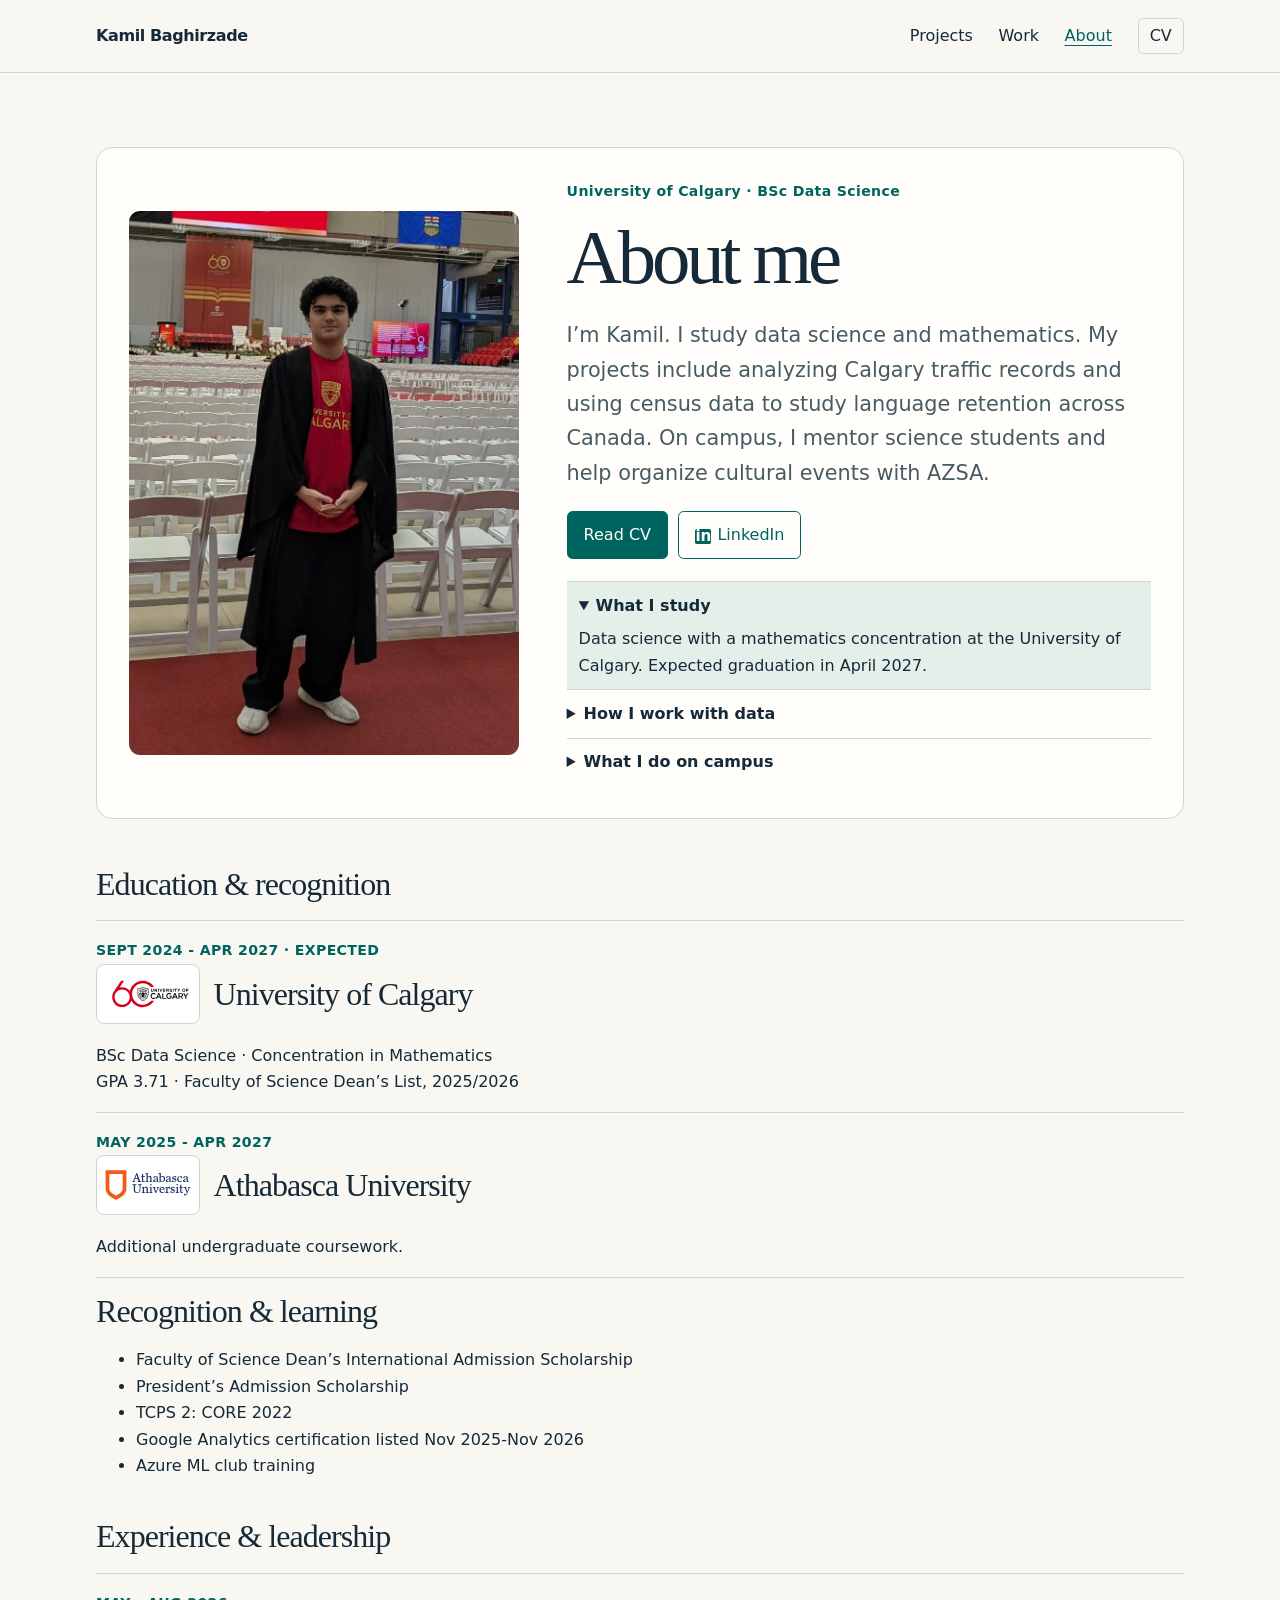
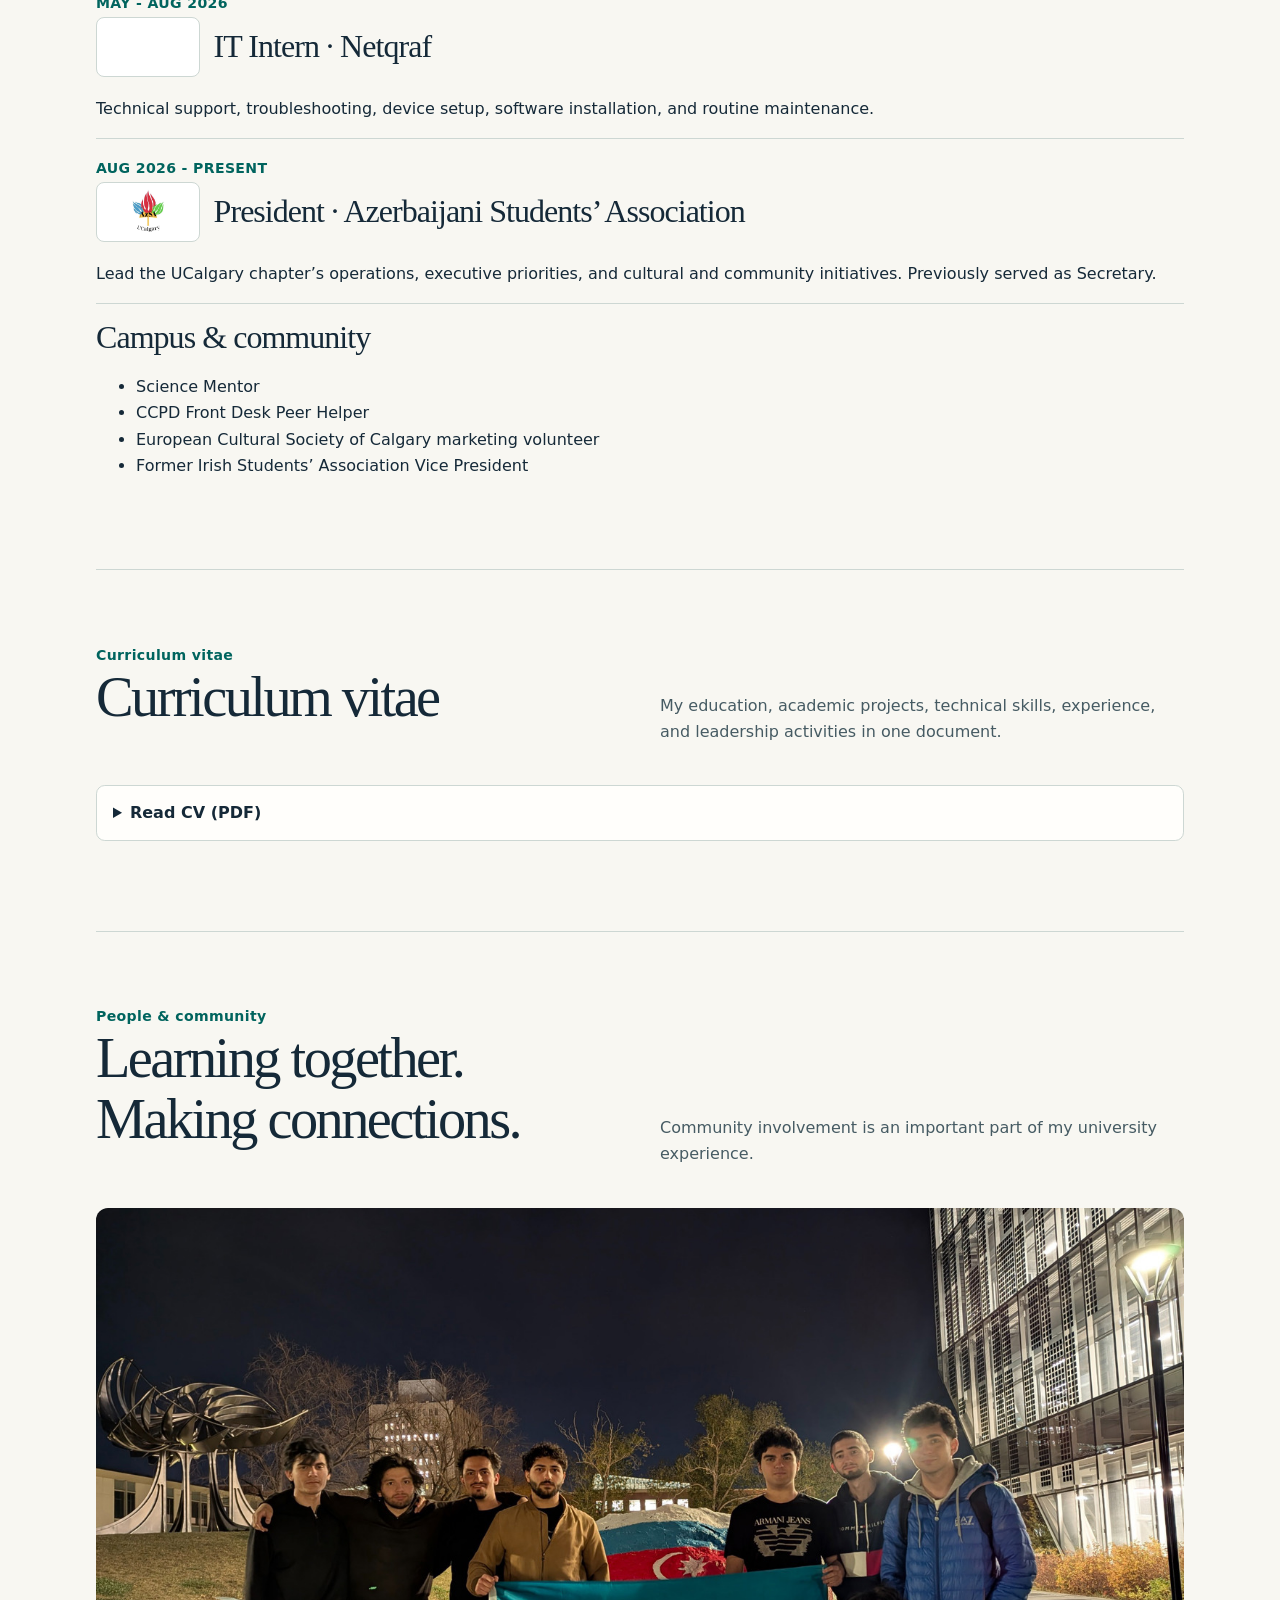
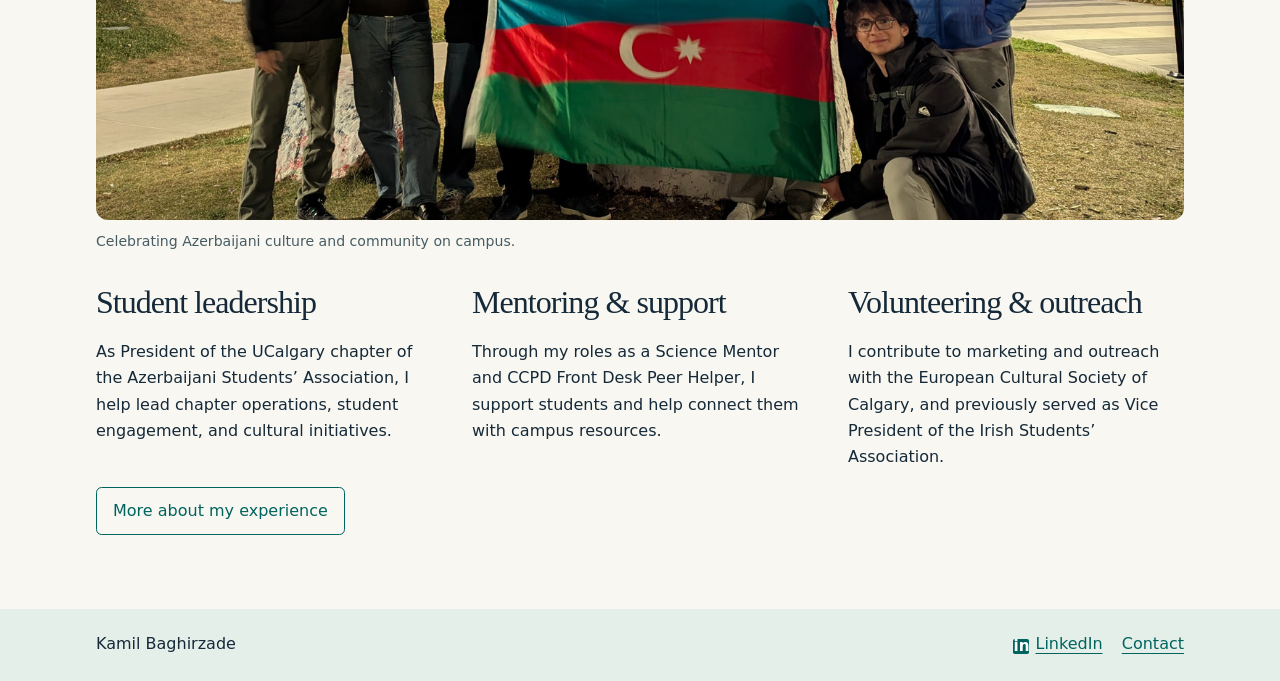
==== commit 4e81cbbf: "Add files via upload" ====
--- a/about.html
+++ b/about.html
@@ -12,14 +12,14 @@
 </head>
 <body>
 <a class="skip-link" href="#main">Skip to content</a>
-<header><div class="bar"><a class="wordmark" href="index.html" aria-label="Kamil Baghirzade, home"><span class="monogram" aria-hidden="true">KB</span><span>Kamil <strong>Baghirzade</strong></span></a><nav aria-label="Main navigation"><a href="projects.html">Projects</a><a href="work.html">Work</a><a href="about.html" aria-current=page>About</a><a class="nav-cv" href="about.html#cv">CV</a></nav></div></header>
+<header><div class="bar"><a class="wordmark" href="index.html" aria-label="Kamil Baghirzade, home">Kamil Baghirzade</a><nav aria-label="Main navigation"><a href="projects.html">Projects</a><a href="work.html">Work</a><a href="about.html" aria-current=page>About</a><a class="nav-cv" href="about.html#cv">CV</a></nav></div></header>
 <main id="main"><section id="about" data-step>
 <div class="about-dashboard">
   <img class="about-portrait campus-portrait" src="campus-portrait.webp" alt="Kamil Baghirzade at a University of Calgary campus event">
   <div class="about-intro">
     <p class="eyebrow">University of Calgary · BSc Data Science</p>
     <h1>About me</h1>
-    <p class="lead">I’m Kamil. I study data science and mathematics, and I’m interested in machine learning and optimization. On campus, I mentor science students and help organize cultural events with AZSA.</p>
+    <p class="lead">I’m Kamil. I study data science and mathematics. My projects include analyzing Calgary traffic records and using census data to study language retention across Canada. On campus, I mentor science students and help organize cultural events with AZSA.</p>
     <div class="actions"><a class="button dark" href="#cv">Read CV</a><a class="button" href="https://www.linkedin.com/in/kamilbaghirzade/"><span class="social-icon linkedin-icon" aria-hidden="true">in</span>LinkedIn</a></div>
     <div class="about-topics">
       <details open><summary>What I study</summary><p>Data science with a mathematics concentration at the University of Calgary. Expected graduation in April 2027.</p></details>
@@ -27,7 +27,7 @@
       <details><summary>What I do on campus</summary><p>I serve as AZSA president and support students as a Science Mentor and CCPD Peer Helper. <a href="work.html">See my experience</a></p></details>
     </div>
   </div>
-</div><div class="resume-grid"><div><h3>Education & recognition</h3><div class="entry"><small>SEPT 2024 - APR 2027 · EXPECTED</small><h3 class="brand-heading"><span class="brand-tile"><img src="[data-uri]" alt=""></span><span>University of Calgary</span></h3><p>BSc Data Science · Concentration in Mathematics<br>GPA 3.71 · Faculty of Science Dean’s List, 2025/2026</p></div><div class="entry"><small>MAY 2025 - APR 2027</small><h3 class="brand-heading"><span class="brand-tile"><img src="[data-uri]" alt=""></span><span>Athabasca University</span></h3><p>Additional undergraduate coursework.</p></div><div class="entry"><h3>Recognition & learning</h3><p>Faculty of Science Dean’s International Admission Scholarship · President’s Admission Scholarship · TCPS 2: CORE 2022 · Google Analytics certification listed Nov 2025-Nov 2026 · Azure ML club training.</p></div></div><div><h3 id="experience">Experience & leadership</h3><div class="entry"><small>MAY - AUG 2026</small><h3 class="brand-heading"><span class="brand-tile"><img src="[data-uri]" alt=""></span><span>IT Intern · Netqraf</span></h3><p>Technical support, troubleshooting, device setup, software installation, and routine maintenance.</p></div><div class="entry"><small>AUG 2026 - PRESENT</small><h3 class="brand-heading"><span class="brand-tile"><img src="[data-uri]" alt=""></span><span>President · Azerbaijani Students’ Association</span></h3><p>Lead the UCalgary chapter’s operations, executive priorities, and cultural and community initiatives. Previously served as Secretary.</p></div><div class="entry"><h3>Campus & community</h3><p>Science Mentor · CCPD Front Desk Peer Helper · European Cultural Society of Calgary marketing volunteer · Former Irish Students’ Association Vice President.</p></div></div></div></section><section id="cv"><div class="heading"><div><div class="eyebrow">Curriculum vitae</div><h2>Curriculum vitae</h2></div><p>My education, academic projects, technical skills, experience, and leadership activities in one document.</p></div><details class="pdf-reader">
+</div><div class="resume-grid"><div><h3>Education & recognition</h3><div class="entry"><small>SEPT 2024 - APR 2027 · EXPECTED</small><h3 class="brand-heading"><span class="brand-tile"><img src="[data-uri]" alt=""></span><span>University of Calgary</span></h3><p>BSc Data Science · Concentration in Mathematics<br>GPA 3.71 · Faculty of Science Dean’s List, 2025/2026</p></div><div class="entry"><small>MAY 2025 - APR 2027</small><h3 class="brand-heading"><span class="brand-tile"><img src="[data-uri]" alt=""></span><span>Athabasca University</span></h3><p>Additional undergraduate coursework.</p></div><div class="entry"><h3>Recognition & learning</h3><ul><li>Faculty of Science Dean’s International Admission Scholarship</li><li>President’s Admission Scholarship</li><li>TCPS 2: CORE 2022</li><li>Google Analytics certification listed Nov 2025-Nov 2026</li><li>Azure ML club training</li></ul></div></div><div><h3 id="experience">Experience & leadership</h3><div class="entry"><small>MAY - AUG 2026</small><h3 class="brand-heading"><span class="brand-tile"><img src="brand/netqraf.png" alt=""></span><span>IT Intern · Netqraf</span></h3><p>Technical support, troubleshooting, device setup, software installation, and routine maintenance.</p></div><div class="entry"><small>AUG 2026 - PRESENT</small><h3 class="brand-heading"><span class="brand-tile"><img src="[data-uri]" alt=""></span><span>President · Azerbaijani Students’ Association</span></h3><p>Lead the UCalgary chapter’s operations, executive priorities, and cultural and community initiatives. Previously served as Secretary.</p></div><div class="entry"><h3>Campus & community</h3><ul><li>Science Mentor</li><li>CCPD Front Desk Peer Helper</li><li>European Cultural Society of Calgary marketing volunteer</li><li>Former Irish Students’ Association Vice President</li></ul></div></div></div></section><section id="cv"><div class="heading"><div><div class="eyebrow">Curriculum vitae</div><h2>Curriculum vitae</h2></div><p>My education, academic projects, technical skills, experience, and leadership activities in one document.</p></div><details class="pdf-reader">
 <summary>Read CV (PDF)</summary>
 <div class="pdf-content">
 <a href="Kamil_Baghirzade_CV.pdf" target="_blank" rel="noopener">Open CV in a new tab</a>
@@ -116,7 +116,7 @@
 </div>
 </div>
 </details></section><section id="community"><div class="heading"><div><div class="eyebrow">People & community</div><h2>Learning together.<br>Making connections.</h2></div><p>Community involvement is an important part of my university experience.</p></div><figure style="margin:0"><img src="community.png" alt="A group holding an Azerbaijani flag outdoors on campus" style="width:100%;height:auto;border-radius:12px;display:block"><figcaption class="small" style="margin-top:10px">Celebrating Azerbaijani culture and community on campus.</figcaption></figure><div class="skill-grid" style="margin-top:32px"><div><h3>Student leadership</h3><p>As President of the UCalgary chapter of the Azerbaijani Students’ Association, I help lead chapter operations, student engagement, and cultural initiatives.</p></div><div><h3>Mentoring & support</h3><p>Through my roles as a Science Mentor and CCPD Front Desk Peer Helper, I support students and help connect them with campus resources.</p></div><div><h3>Volunteering & outreach</h3><p>I contribute to marketing and outreach with the European Cultural Society of Calgary, and previously served as Vice President of the Irish Students’ Association.</p></div></div><a href="work.html" class="button">More about my experience</a></section></main>
-<footer><div class="bar"><span>Kamil Baghirzade · Data Science</span><div class="footer-links"><a href="https://www.linkedin.com/in/kamilbaghirzade/"><span class="social-icon linkedin-icon" aria-hidden="true">in</span>LinkedIn</a><a href="contact.html">Contact</a></div></div></footer>
+<footer><div class="bar"><span>Kamil Baghirzade</span><div class="footer-links"><a href="https://www.linkedin.com/in/kamilbaghirzade/"><span class="social-icon linkedin-icon" aria-hidden="true">in</span>LinkedIn</a><a href="contact.html">Contact</a></div></div></footer>
 <script>
 document.querySelectorAll('.document-reader').forEach((reader) => {
   const controls = reader.querySelector('.reader-controls');
--- a/portfolio.css
+++ b/portfolio.css
@@ -59,6 +59,7 @@
 .traffic { background: var(--mint); }
 .years { font: 500 clamp(2.25rem, 5vw, 4rem)/1 Georgia, serif; color: var(--teal); margin: .35em 0; }
 .timeline, .resume-grid, .skill-grid, .heading, .about { display: grid; grid-template-columns: repeat(2, minmax(0, 1fr)); gap: 1.5rem 2.5rem; }
+.timeline, .resume-grid { grid-template-columns: minmax(0, 1fr); }
 .skill-grid { grid-template-columns: repeat(3, minmax(0, 1fr)); }
 .timeline > div, .entry { border-top: 1px solid var(--line); padding-top: 1rem; margin-bottom: 1rem; }
 .heading { align-items: end; margin-bottom: 1.5rem; }
@@ -125,22 +126,12 @@
 .pdf-reader { background: var(--white); border: 1px solid var(--line); border-radius: .55rem; padding: .85rem 1rem; margin-block: 1rem; }
 .pdf-reader[open] summary { margin-bottom: .75rem; }
 .pdf-content object { display: block; border: 1px solid var(--line); width: 100%; height: clamp(28rem, 75vh, 52rem); margin-top: .65rem; }
-.pointer-ring { display: none; }
-@media (hover: hover) and (pointer: fine) and (prefers-reduced-motion: no-preference) {
-  .pointer-ring.visible { display: grid; place-items: center; }
-  .pointer-ring { position: fixed; top: 0; left: 0; z-index: 20; width: 32px; height: 32px; pointer-events: none; }
-  .pointer-ring::before { content: ''; width: 100%; height: 100%; border: 1.5px solid #007d71; border-radius: 50%; transition: scale .18s ease, background-color .18s ease; }
-  .pointer-ring.active::before { scale: 1.45; background: #1ba08b28; }
-  .pointer-ring.pressed::before { scale: .7; }
-}
 @media (max-width: 720px) {
   .about-dashboard { grid-template-columns: minmax(0, 1fr); }
   .about-portrait { max-height: 23rem; }
 }
 
-.wordmark { display: inline-flex; align-items: center; gap: .7rem; font-weight: 450; letter-spacing: -.015em; }
-.wordmark strong { font-weight: 750; }
-.monogram { display: grid; place-items: center; width: 2.45rem; height: 2.45rem; border-radius: .55rem; background: var(--ink); color: #f7f4e9; font: 600 1.05rem Georgia, serif; letter-spacing: -.04em; }
+.wordmark { letter-spacing: -.025em; }
 .brand-heading { display: flex; align-items: center; gap: .85rem; }
 .brand-tile { display: grid; place-items: center; flex: 0 0 5.25rem; height: 3.35rem; padding: .35rem; background: white; border: 1px solid var(--line); border-radius: .5rem; }
 .brand-tile img { width: 100%; height: 100%; min-height: 0; object-fit: contain; }
@@ -191,3 +182,13 @@
   max-height: 2.95rem;
   object-fit: contain;
 }
+
+@media (hover: hover) and (pointer: fine) and (forced-colors: none) {
+  html {
+    cursor: url("data:image/svg+xml,%3Csvg xmlns='http://www.w3.org/2000/svg' width='24' height='24'%3E%3Ccircle cx='12' cy='12' r='8' fill='white' fill-opacity='.8' stroke='%23006460' stroke-width='2'/%3E%3C/svg%3E") 12 12, auto;
+  }
+
+  a, button, summary, select, .button, .reader-controls button:not(:disabled) {
+    cursor: url("data:image/svg+xml,%3Csvg xmlns='http://www.w3.org/2000/svg' width='24' height='24'%3E%3Ccircle cx='12' cy='12' r='8' fill='%23006460' stroke='white' stroke-width='2'/%3E%3C/svg%3E") 12 12, pointer;
+  }
+}
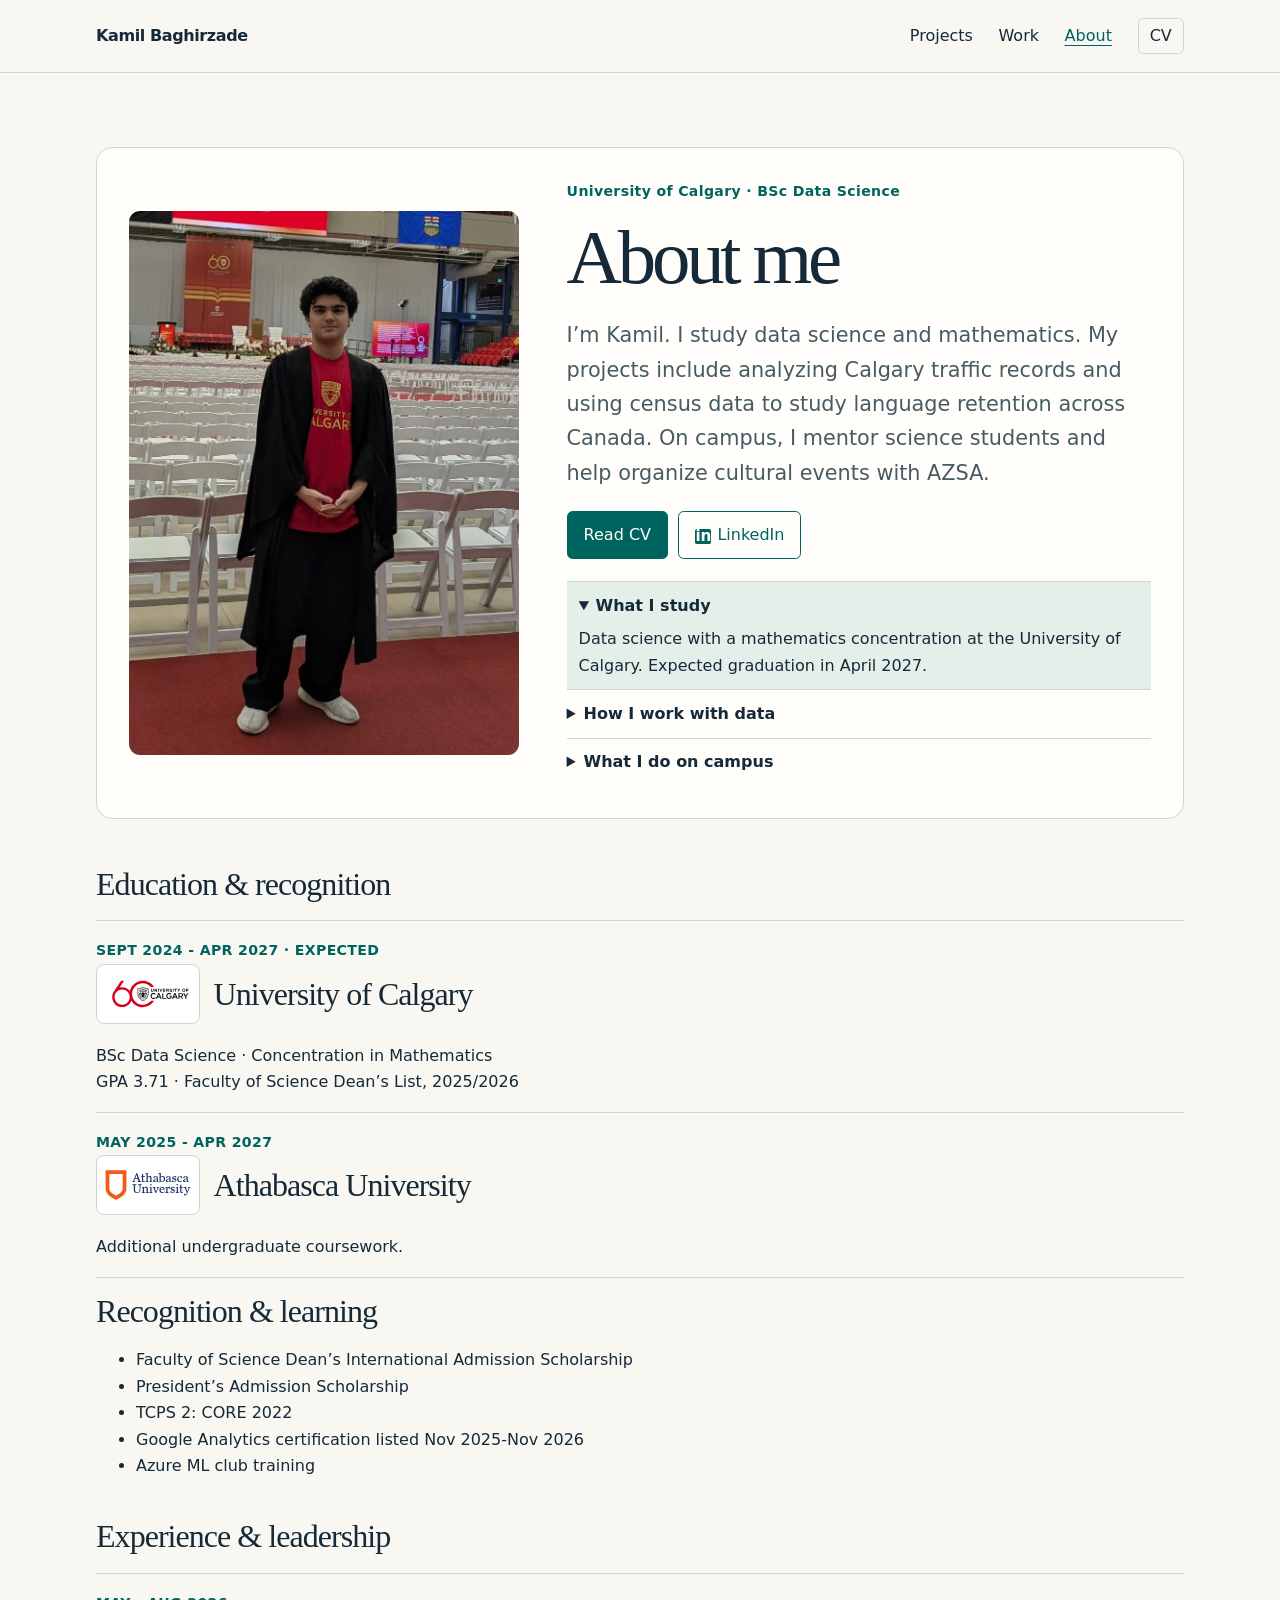
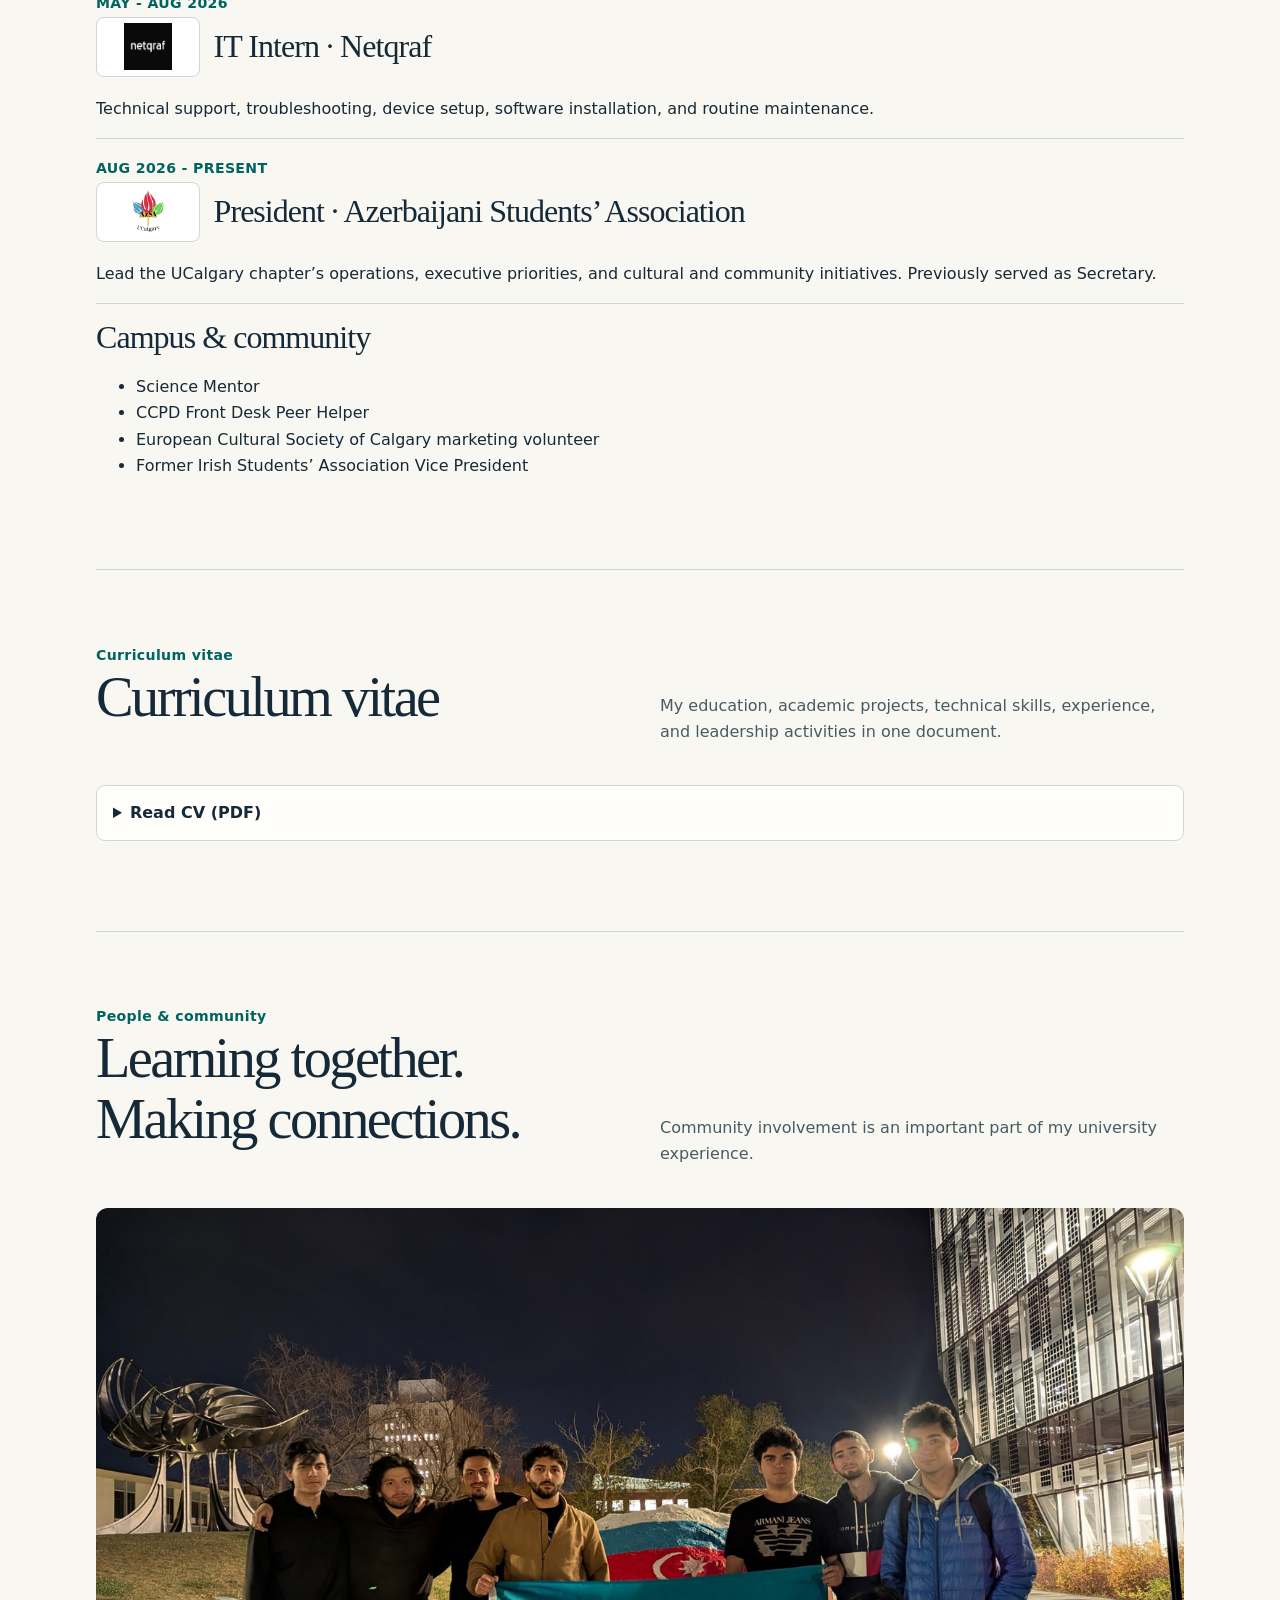
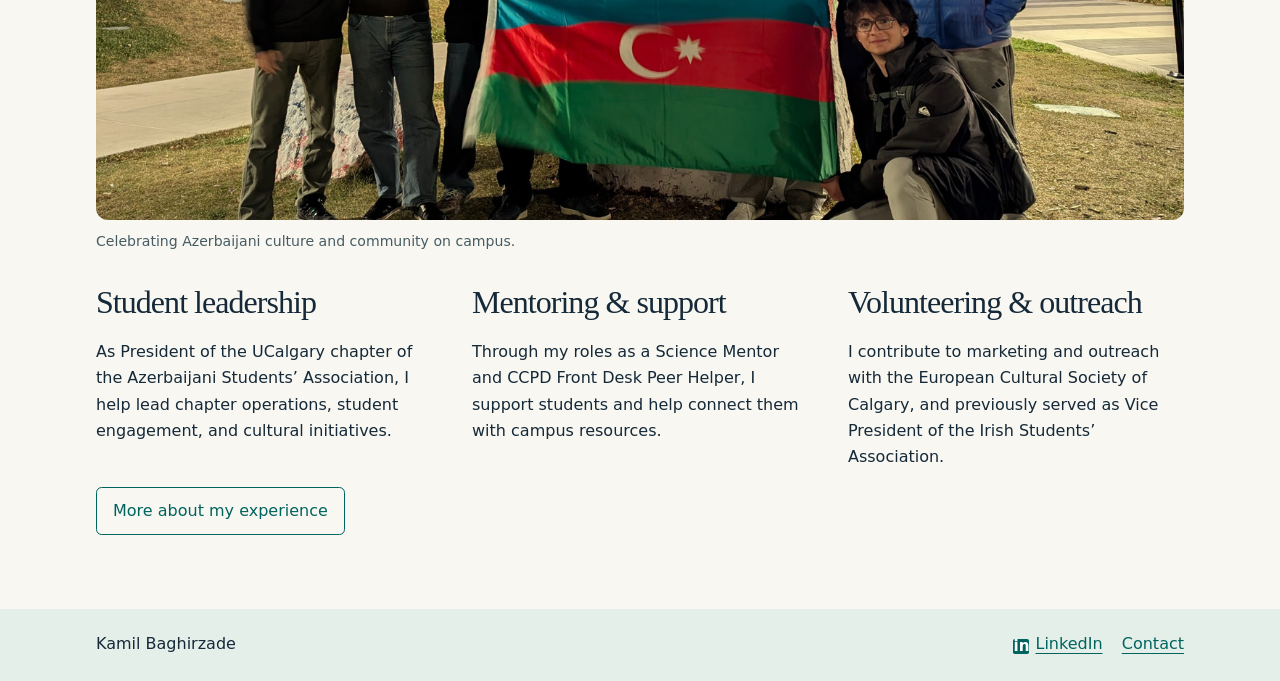
==== commit 3797f7db: "Add files via upload" ====
--- a/about.html
+++ b/about.html
@@ -27,7 +27,7 @@
       <details><summary>What I do on campus</summary><p>I serve as AZSA president and support students as a Science Mentor and CCPD Peer Helper. <a href="work.html">See my experience</a></p></details>
     </div>
   </div>
-</div><div class="resume-grid"><div><h3>Education & recognition</h3><div class="entry"><small>SEPT 2024 - APR 2027 · EXPECTED</small><h3 class="brand-heading"><span class="brand-tile"><img src="[data-uri]" alt=""></span><span>University of Calgary</span></h3><p>BSc Data Science · Concentration in Mathematics<br>GPA 3.71 · Faculty of Science Dean’s List, 2025/2026</p></div><div class="entry"><small>MAY 2025 - APR 2027</small><h3 class="brand-heading"><span class="brand-tile"><img src="[data-uri]" alt=""></span><span>Athabasca University</span></h3><p>Additional undergraduate coursework.</p></div><div class="entry"><h3>Recognition & learning</h3><ul><li>Faculty of Science Dean’s International Admission Scholarship</li><li>President’s Admission Scholarship</li><li>TCPS 2: CORE 2022</li><li>Google Analytics certification listed Nov 2025-Nov 2026</li><li>Azure ML club training</li></ul></div></div><div><h3 id="experience">Experience & leadership</h3><div class="entry"><small>MAY - AUG 2026</small><h3 class="brand-heading"><span class="brand-tile"><img src="brand/netqraf.png" alt=""></span><span>IT Intern · Netqraf</span></h3><p>Technical support, troubleshooting, device setup, software installation, and routine maintenance.</p></div><div class="entry"><small>AUG 2026 - PRESENT</small><h3 class="brand-heading"><span class="brand-tile"><img src="[data-uri]" alt=""></span><span>President · Azerbaijani Students’ Association</span></h3><p>Lead the UCalgary chapter’s operations, executive priorities, and cultural and community initiatives. Previously served as Secretary.</p></div><div class="entry"><h3>Campus & community</h3><ul><li>Science Mentor</li><li>CCPD Front Desk Peer Helper</li><li>European Cultural Society of Calgary marketing volunteer</li><li>Former Irish Students’ Association Vice President</li></ul></div></div></div></section><section id="cv"><div class="heading"><div><div class="eyebrow">Curriculum vitae</div><h2>Curriculum vitae</h2></div><p>My education, academic projects, technical skills, experience, and leadership activities in one document.</p></div><details class="pdf-reader">
+</div><div class="resume-grid"><div><h3>Education & recognition</h3><div class="entry"><small>SEPT 2024 - APR 2027 · EXPECTED</small><h3 class="brand-heading"><span class="brand-tile"><img src="[data-uri]" alt=""></span><span>University of Calgary</span></h3><p>BSc Data Science · Concentration in Mathematics<br>GPA 3.71 · Faculty of Science Dean’s List, 2025/2026</p></div><div class="entry"><small>MAY 2025 - APR 2027</small><h3 class="brand-heading"><span class="brand-tile"><img src="[data-uri]" alt=""></span><span>Athabasca University</span></h3><p>Additional undergraduate coursework.</p></div><div class="entry"><h3>Recognition & learning</h3><ul><li>Faculty of Science Dean’s International Admission Scholarship</li><li>President’s Admission Scholarship</li><li>TCPS 2: CORE 2022</li><li>Google Analytics certification listed Nov 2025-Nov 2026</li><li>Azure ML club training</li></ul></div></div><div><h3 id="experience">Experience & leadership</h3><div class="entry"><small>MAY - AUG 2026</small><h3 class="brand-heading"><span class="brand-tile"><img src="[data-uri]" alt=""></span><span>IT Intern · Netqraf</span></h3><p>Technical support, troubleshooting, device setup, software installation, and routine maintenance.</p></div><div class="entry"><small>AUG 2026 - PRESENT</small><h3 class="brand-heading"><span class="brand-tile"><img src="[data-uri]" alt=""></span><span>President · Azerbaijani Students’ Association</span></h3><p>Lead the UCalgary chapter’s operations, executive priorities, and cultural and community initiatives. Previously served as Secretary.</p></div><div class="entry"><h3>Campus & community</h3><ul><li>Science Mentor</li><li>CCPD Front Desk Peer Helper</li><li>European Cultural Society of Calgary marketing volunteer</li><li>Former Irish Students’ Association Vice President</li></ul></div></div></div></section><section id="cv"><div class="heading"><div><div class="eyebrow">Curriculum vitae</div><h2>Curriculum vitae</h2></div><p>My education, academic projects, technical skills, experience, and leadership activities in one document.</p></div><details class="pdf-reader">
 <summary>Read CV (PDF)</summary>
 <div class="pdf-content">
 <a href="Kamil_Baghirzade_CV.pdf" target="_blank" rel="noopener">Open CV in a new tab</a>
